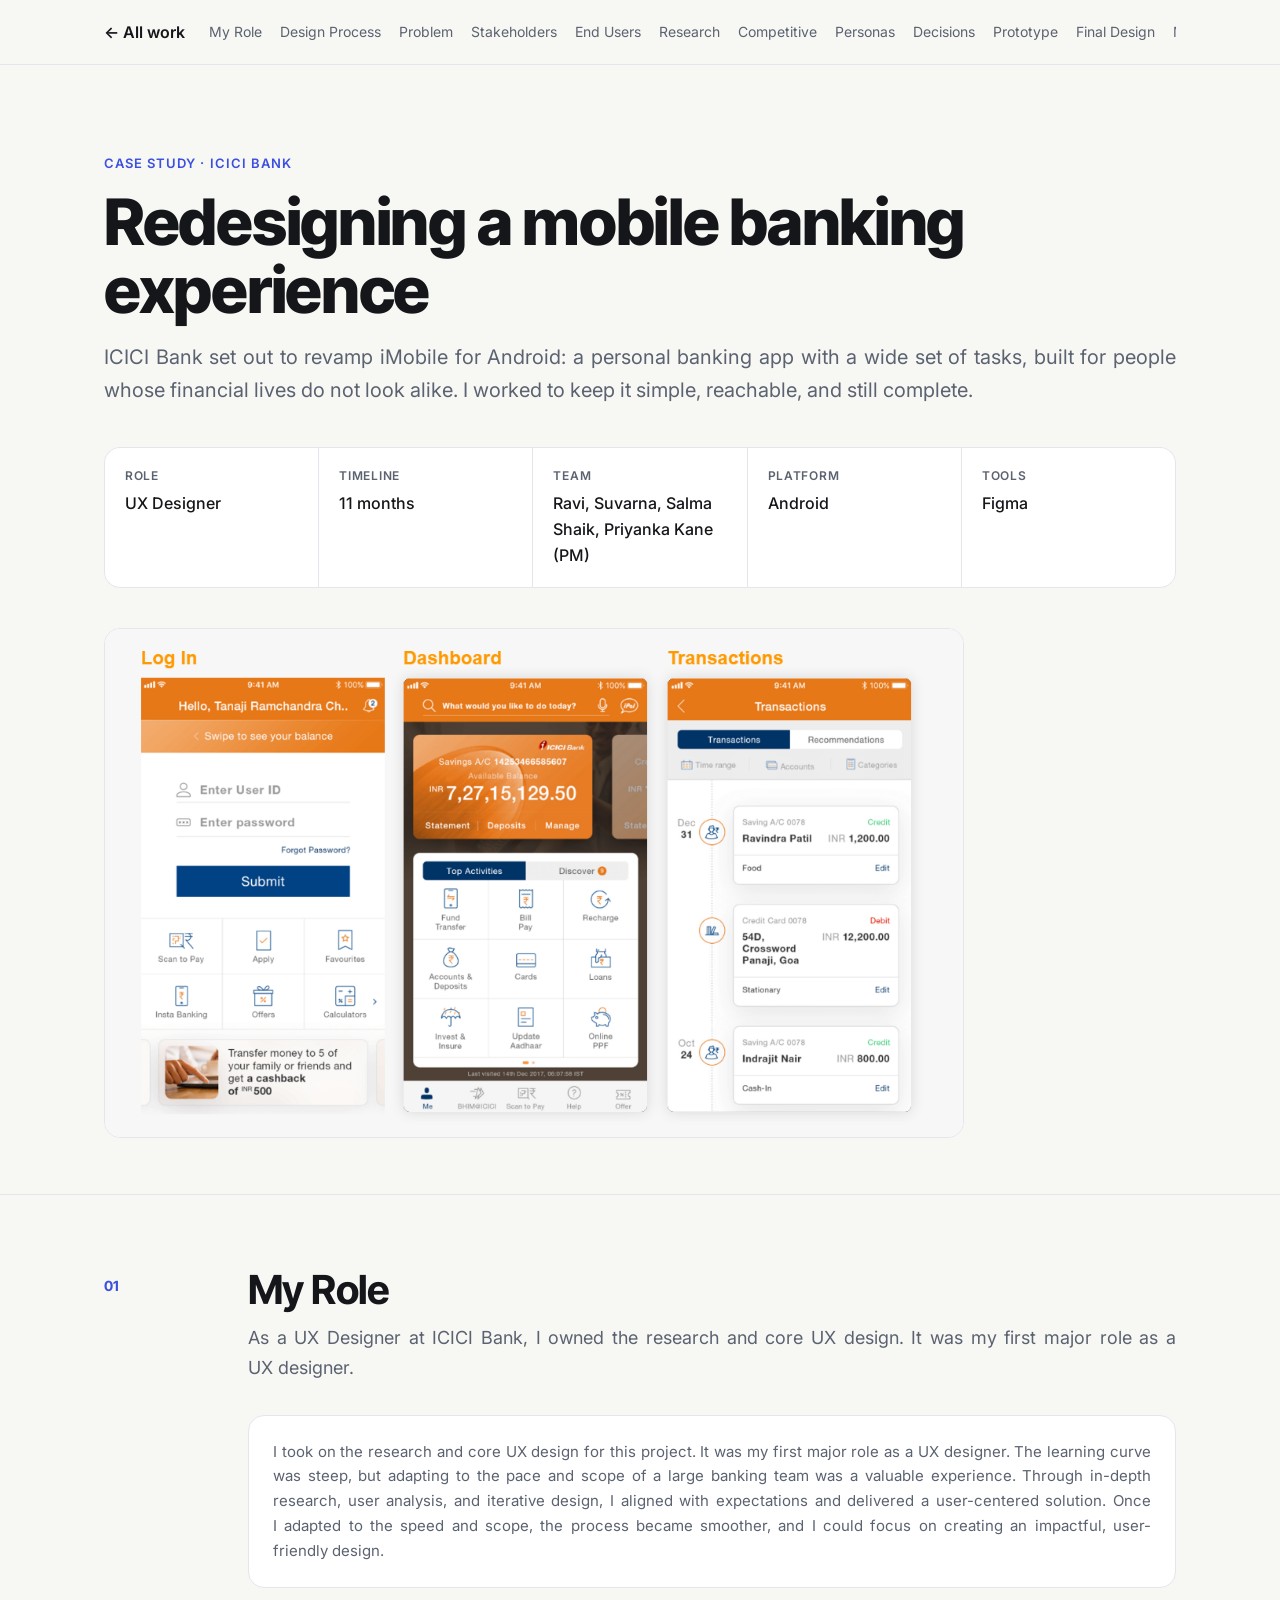
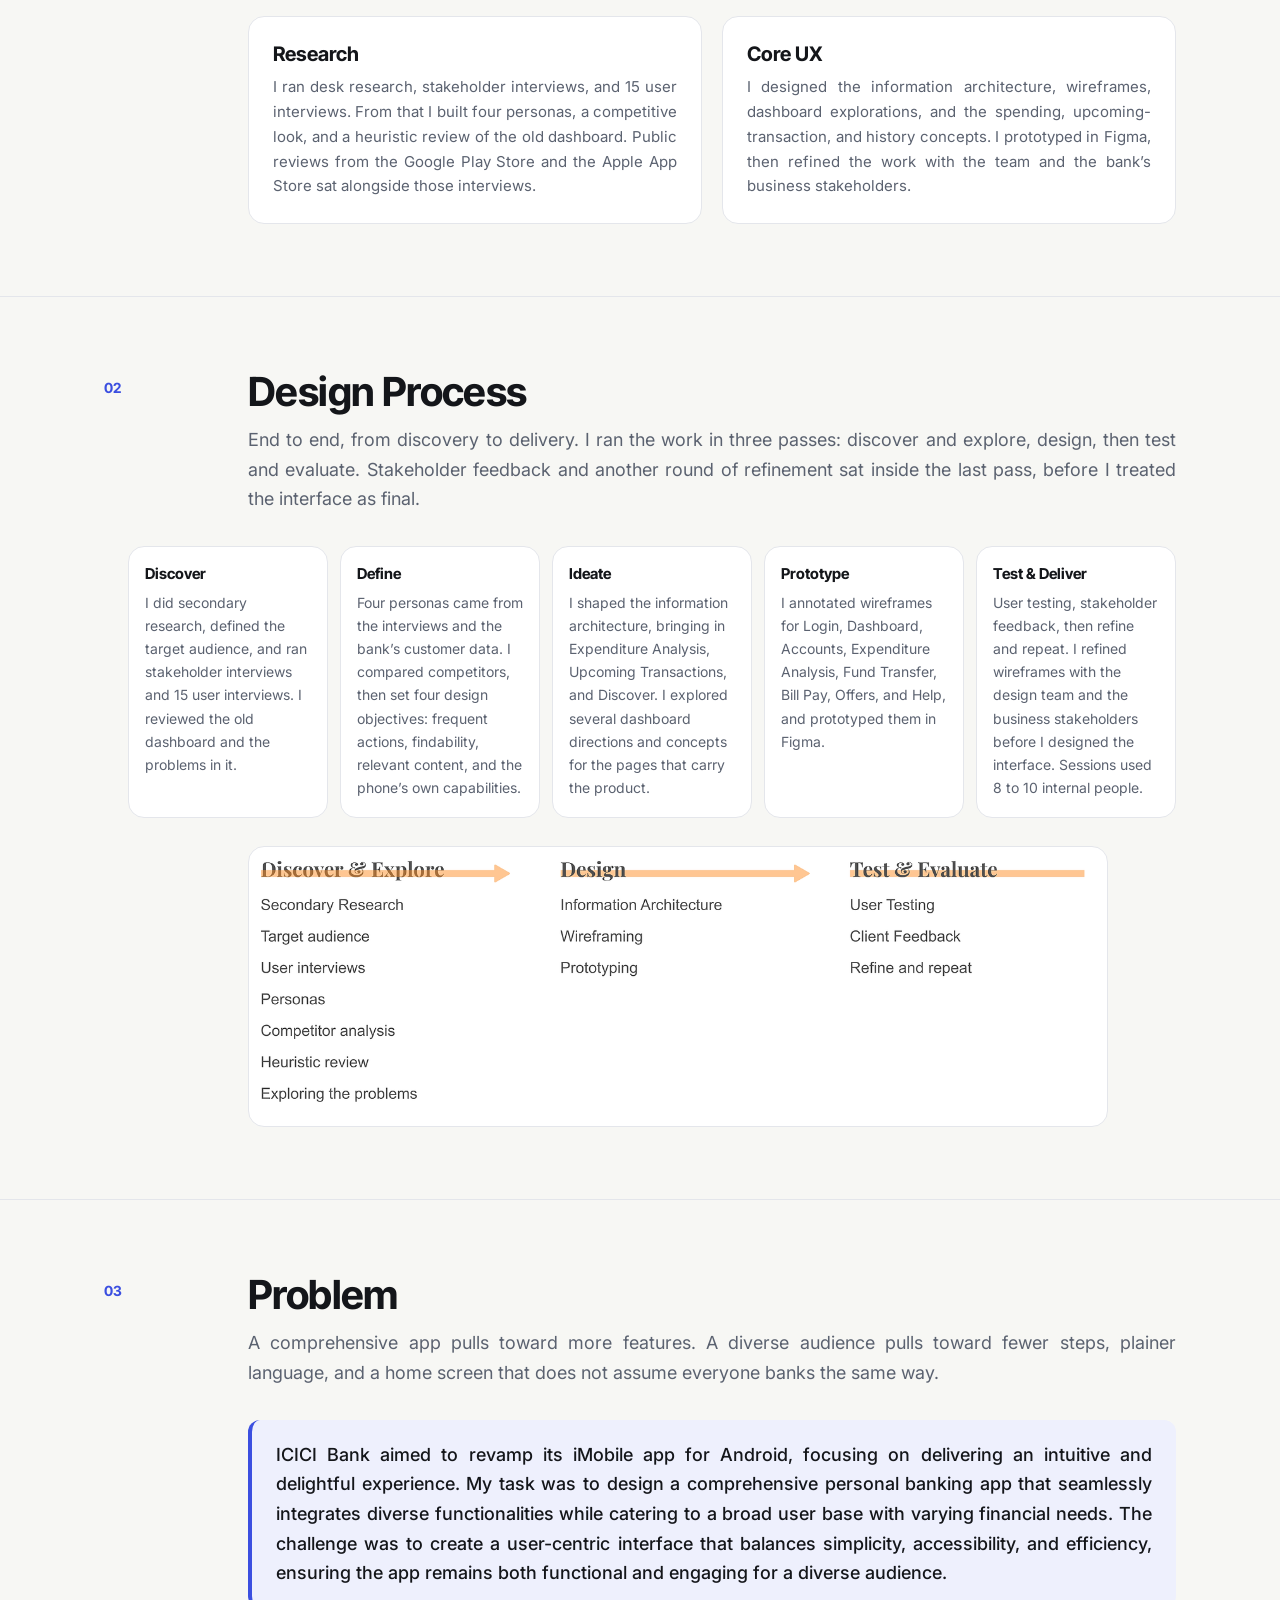
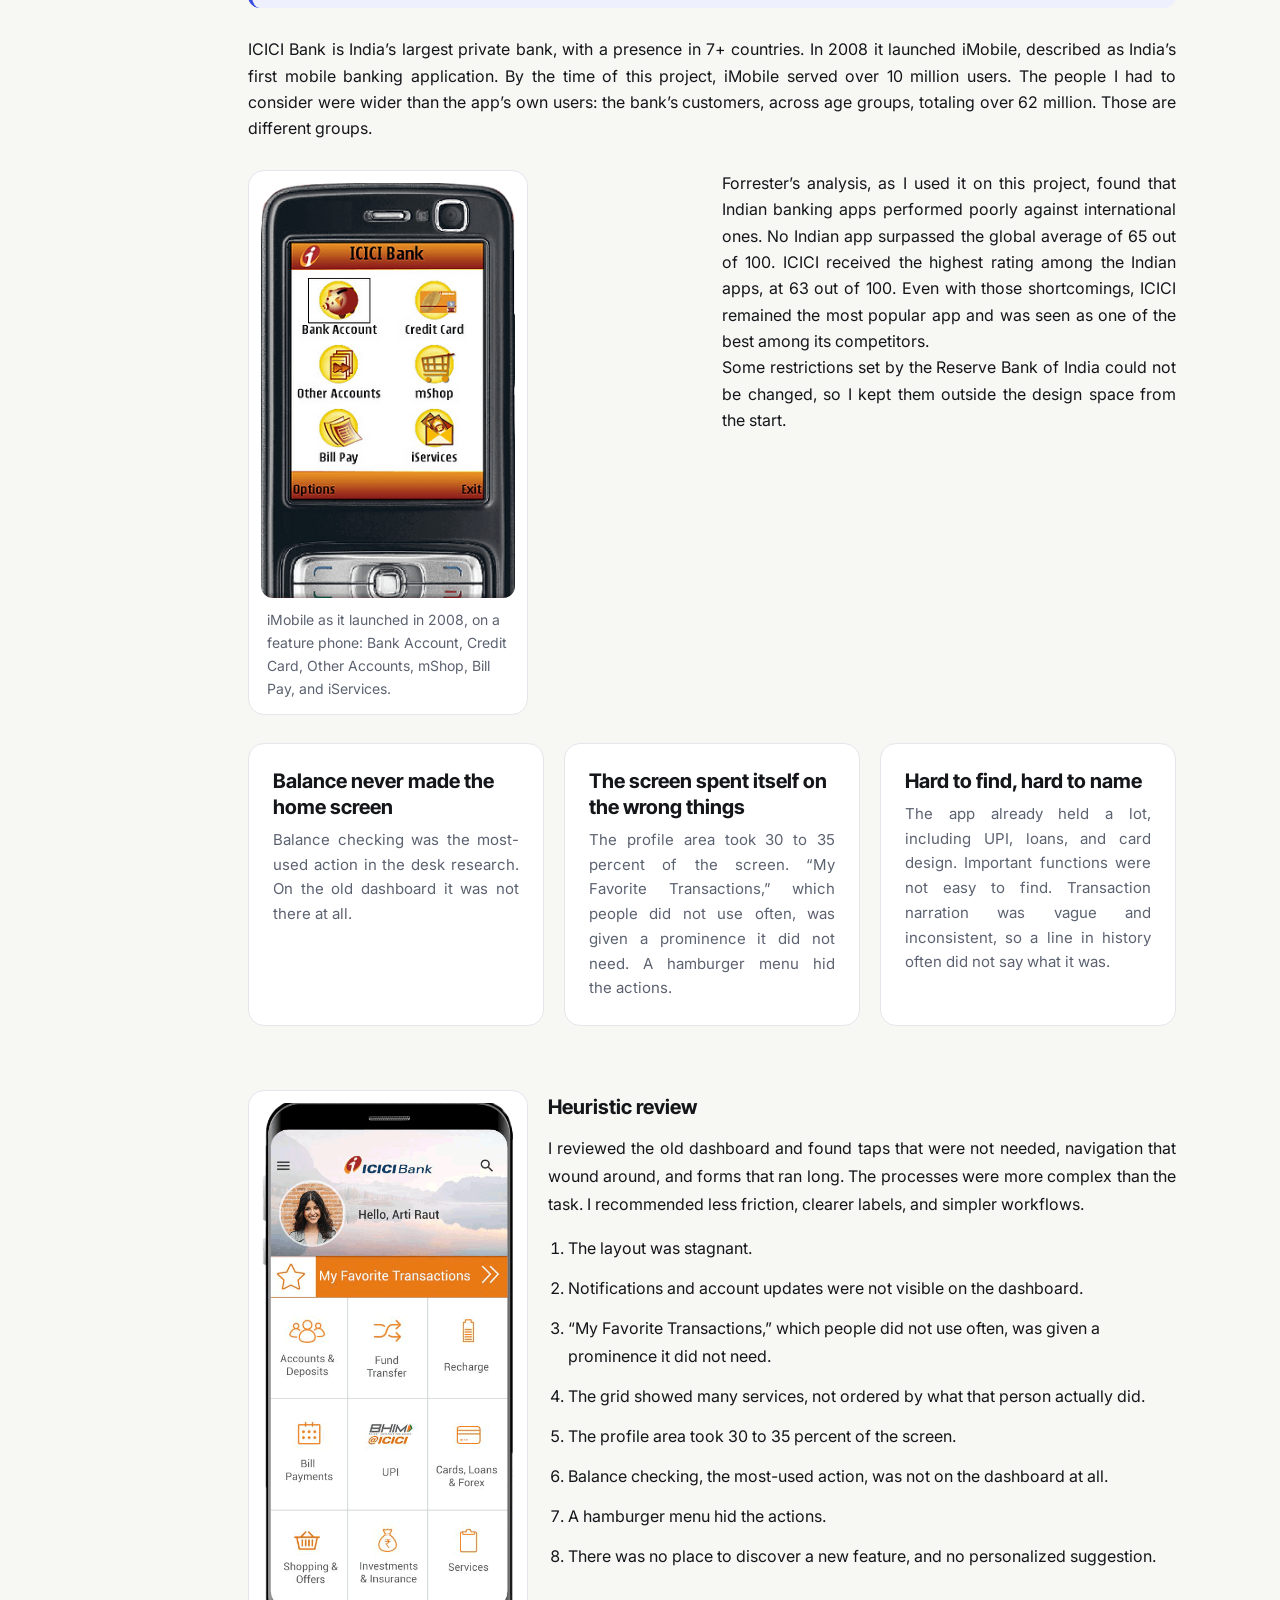
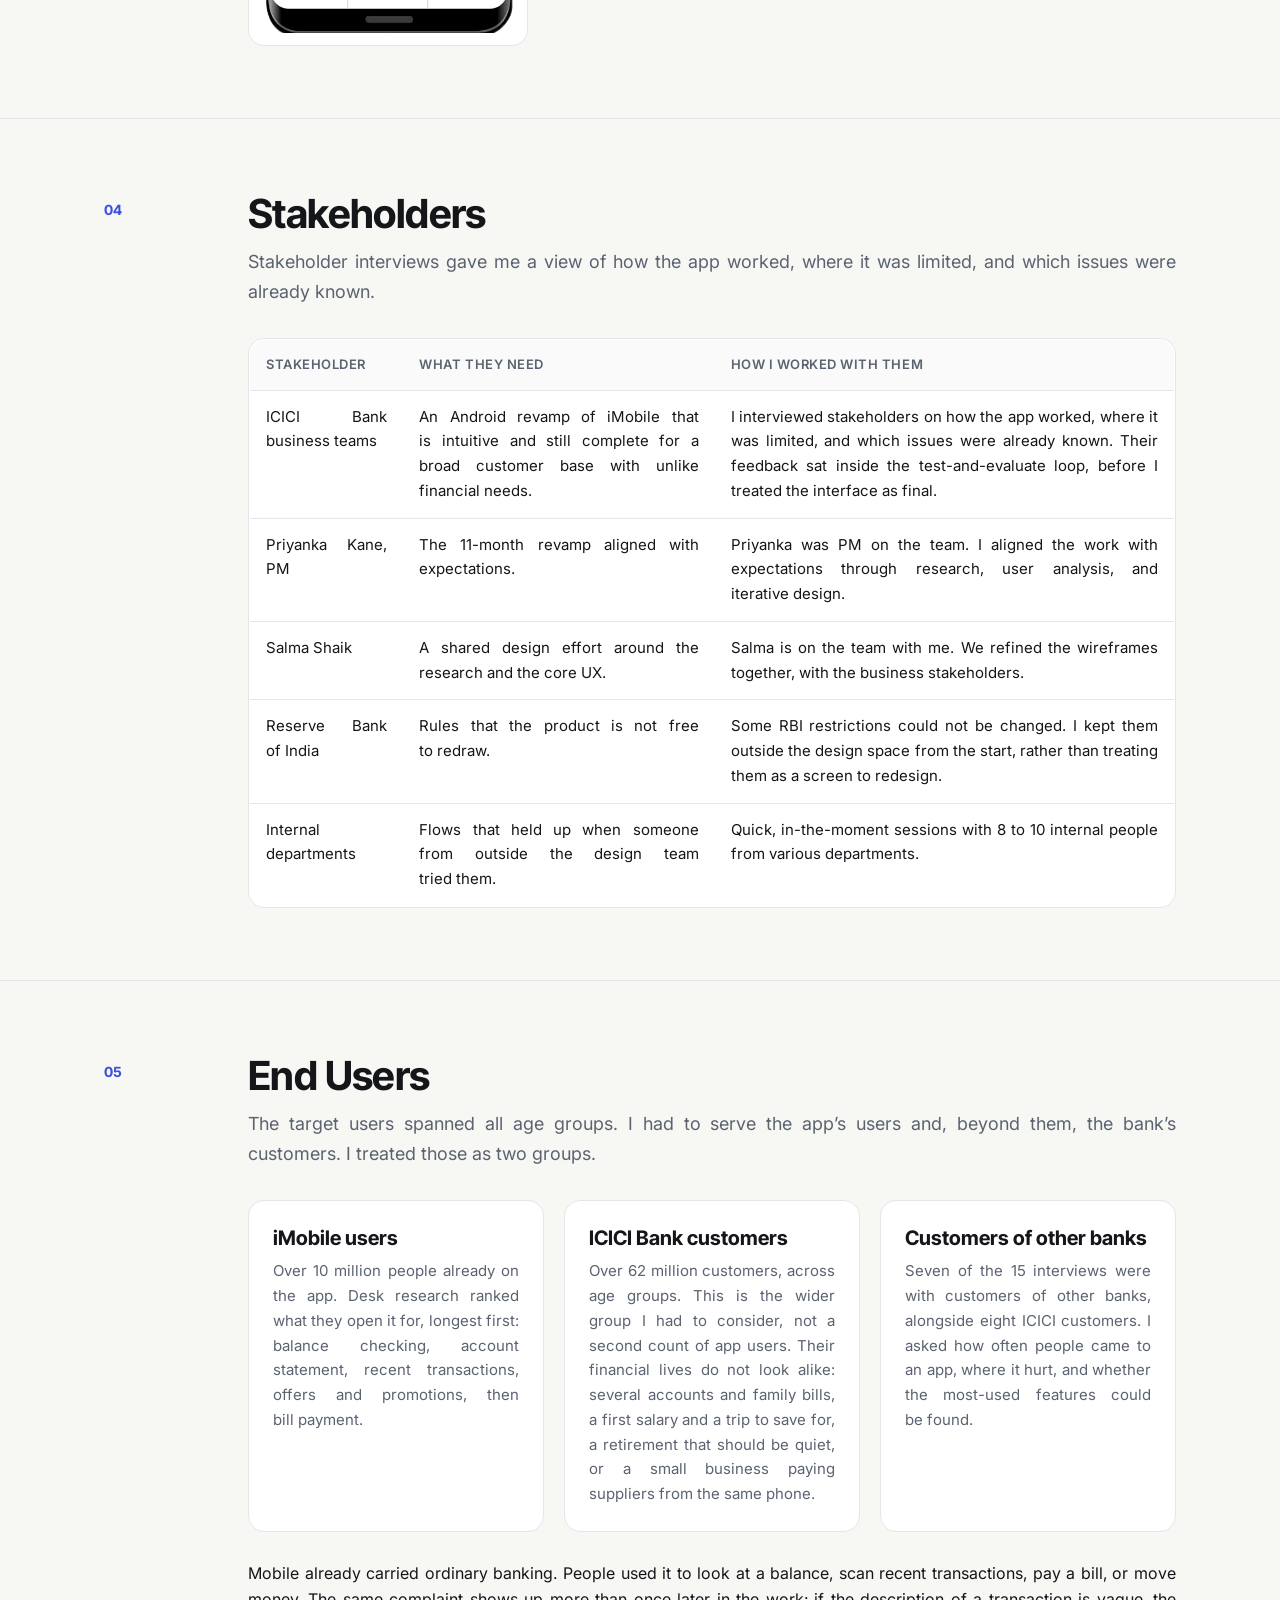
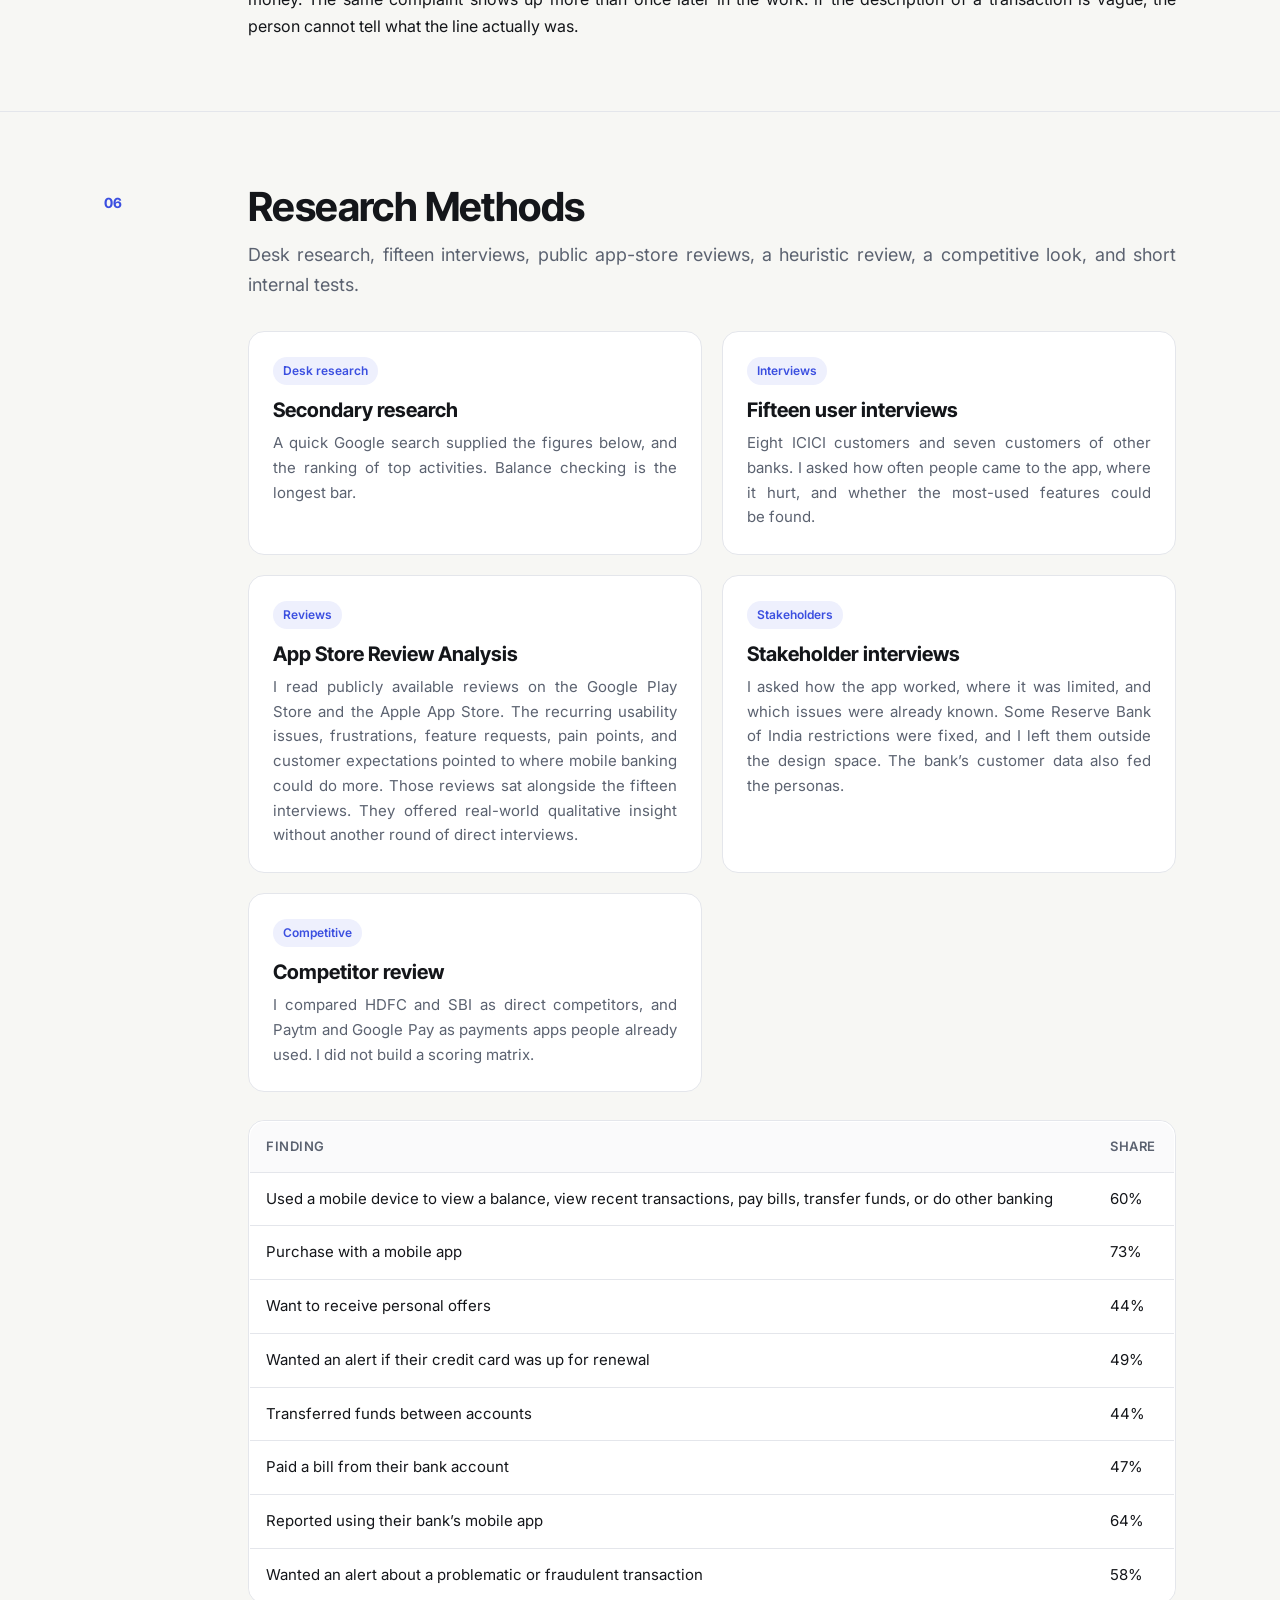
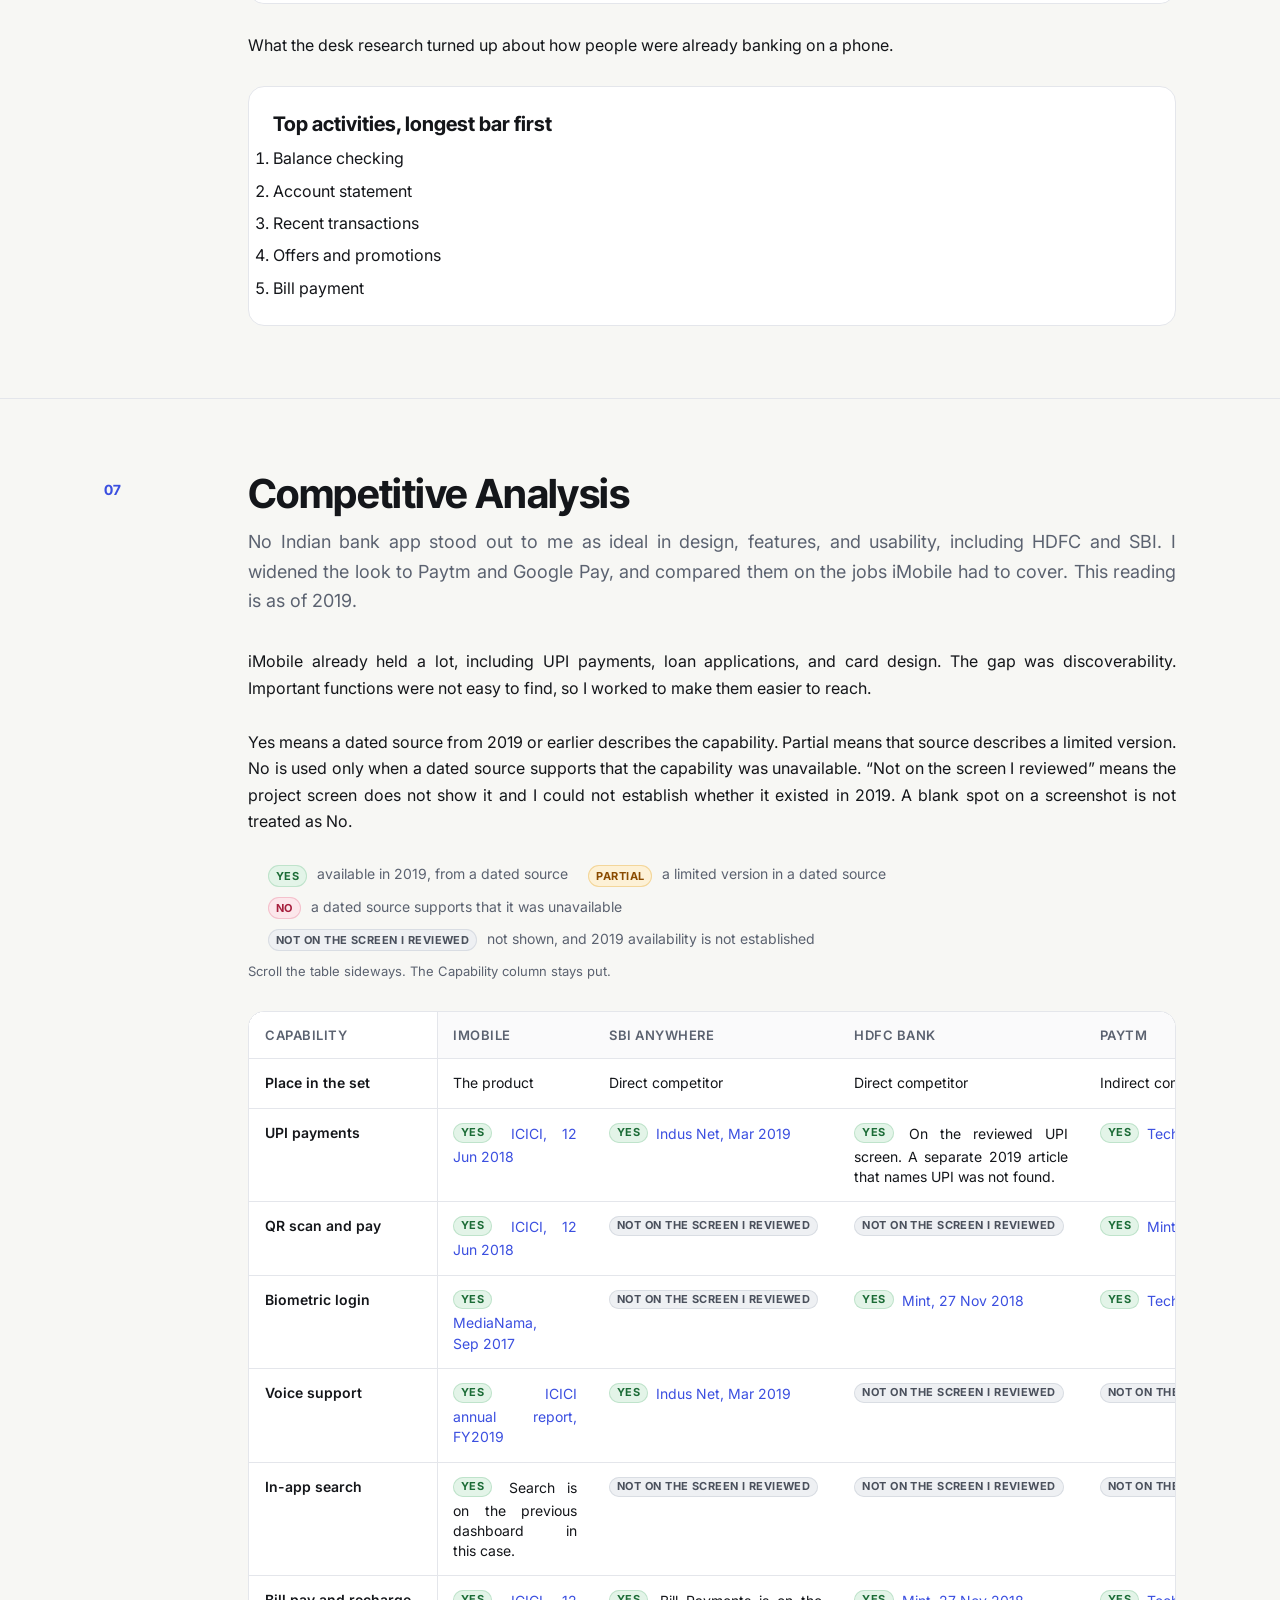
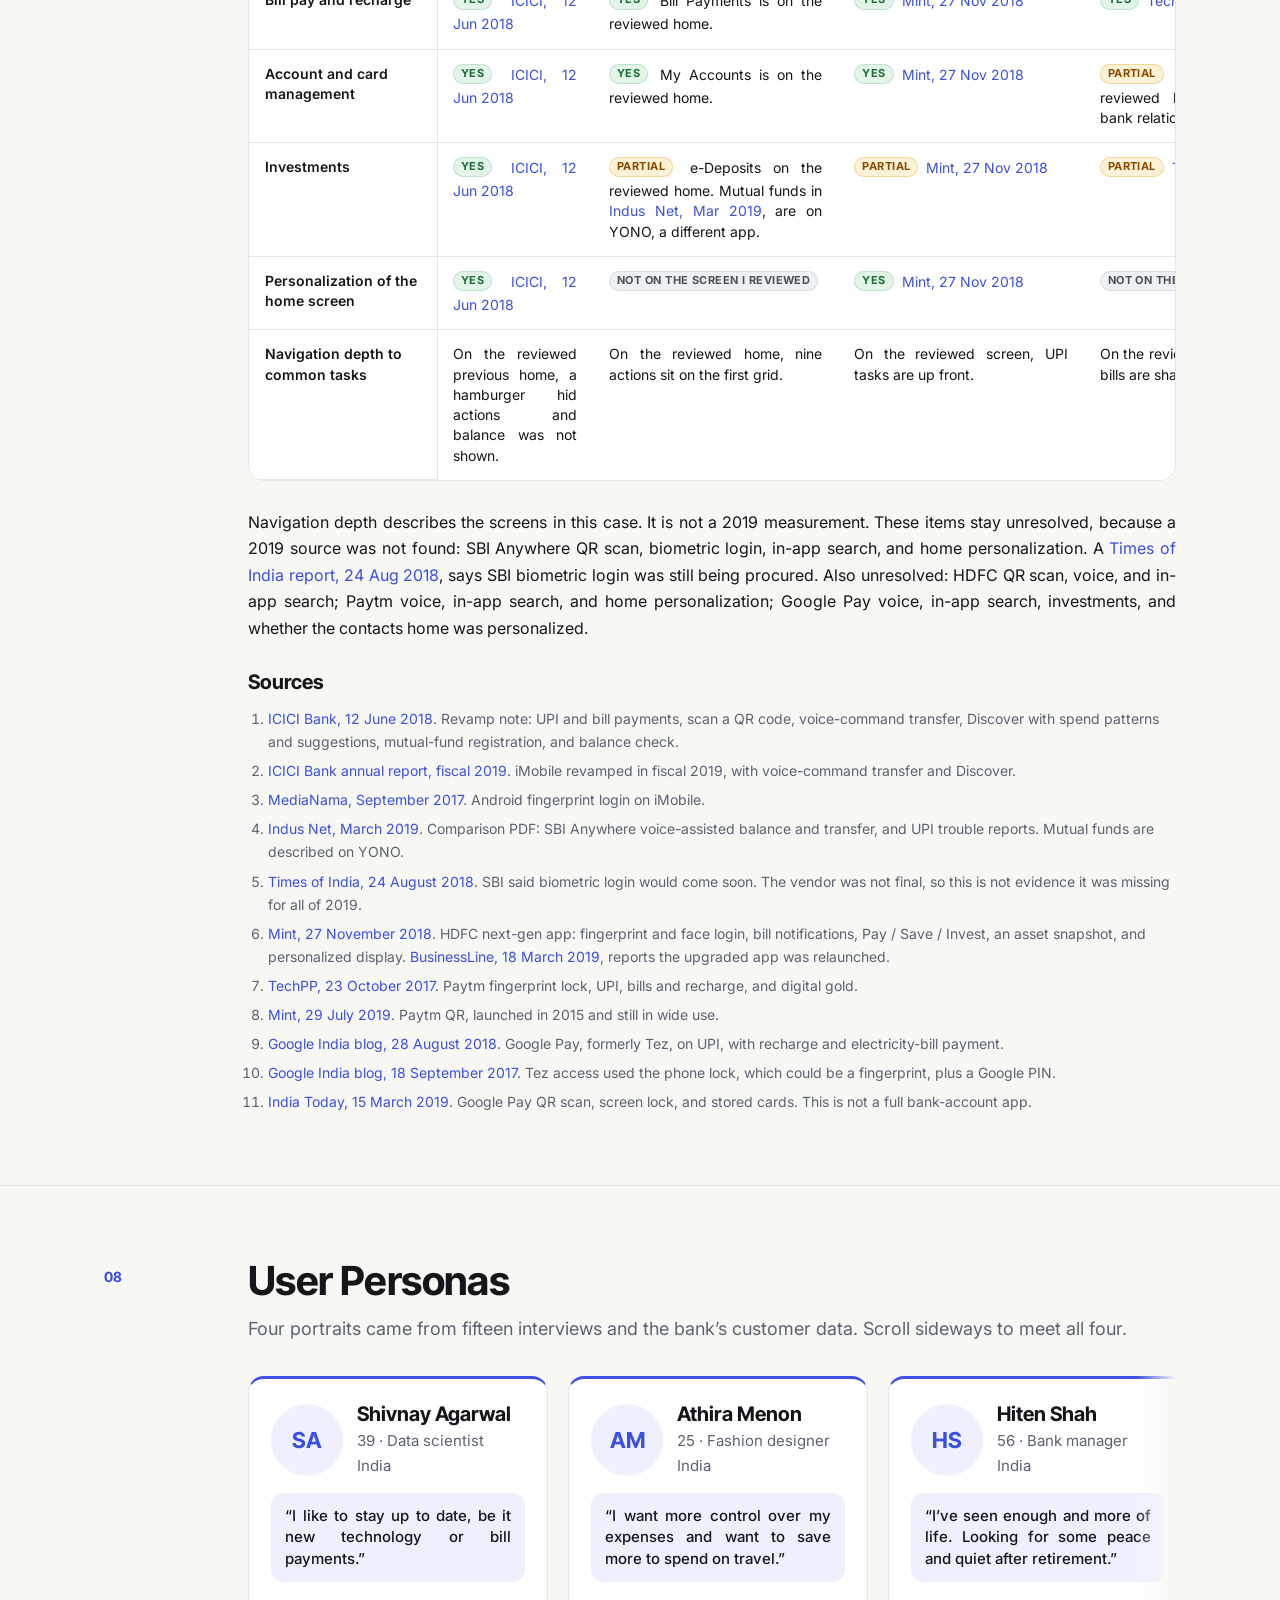
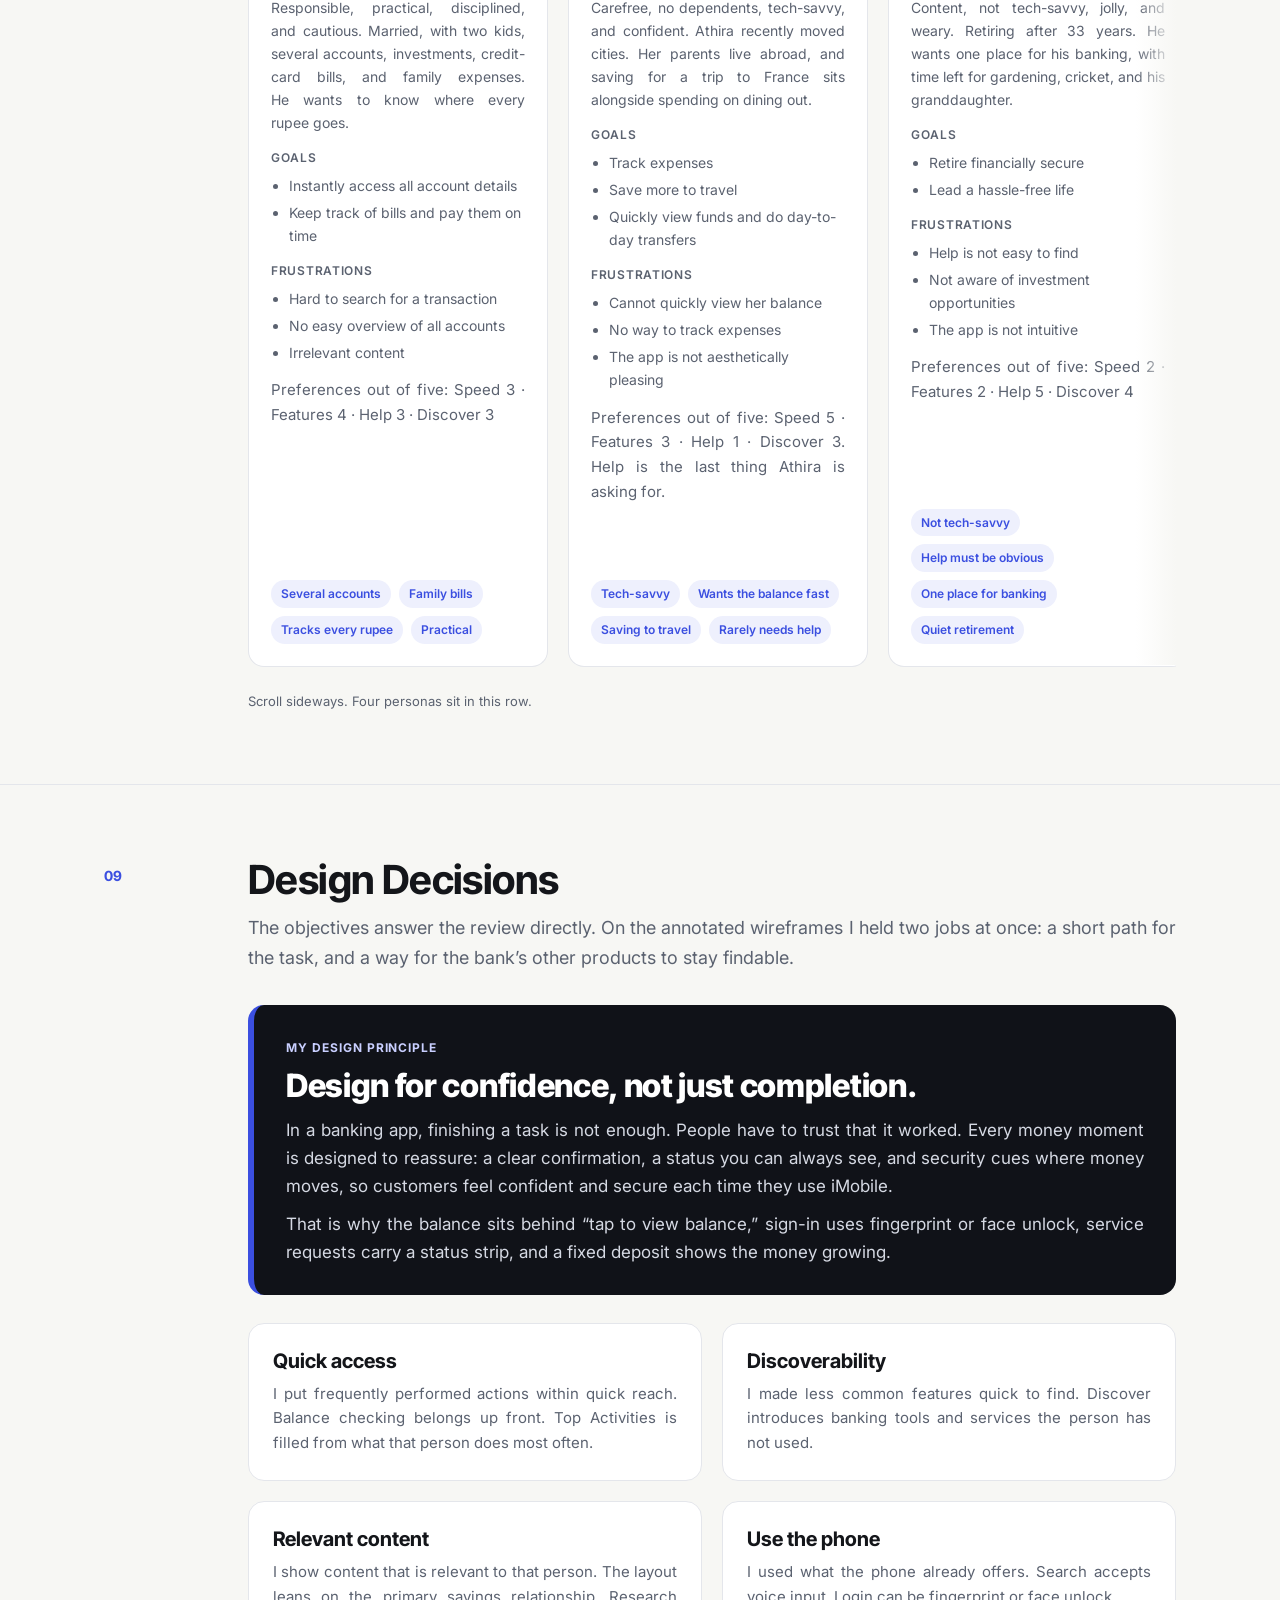
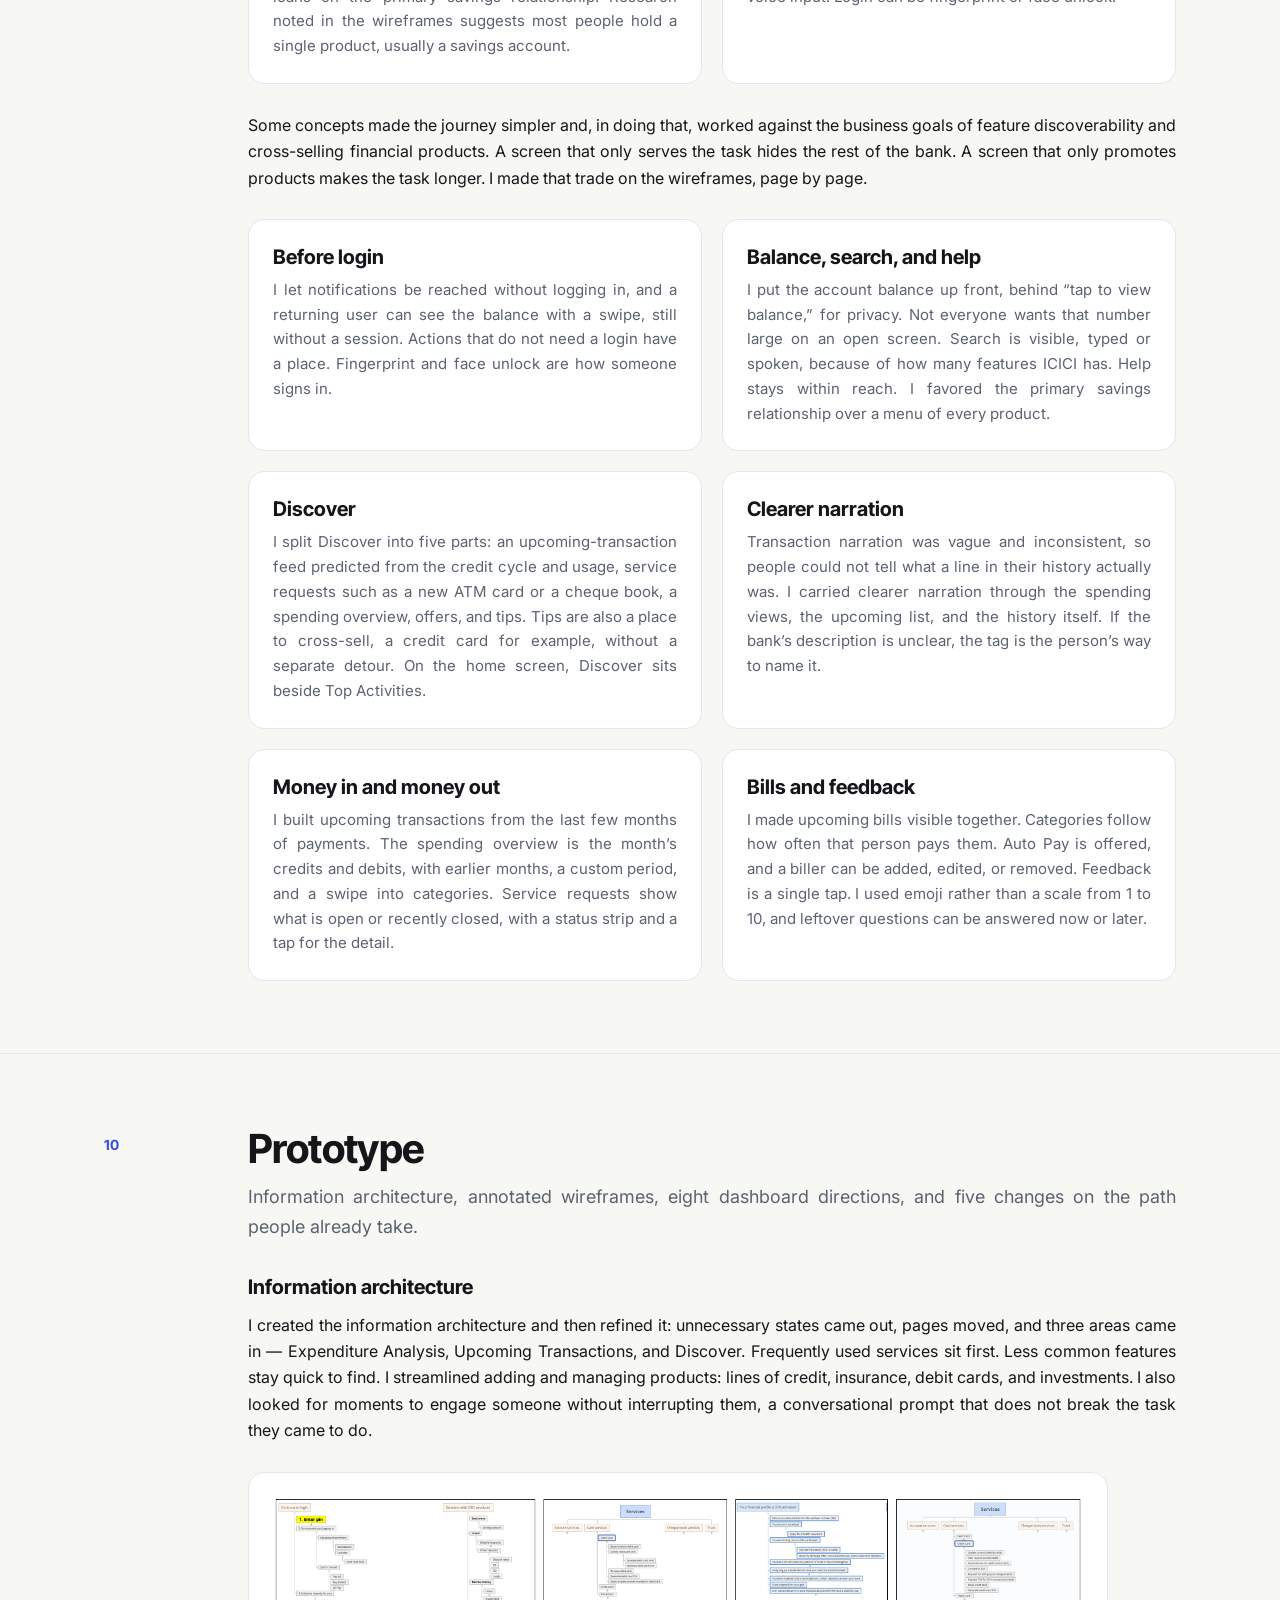
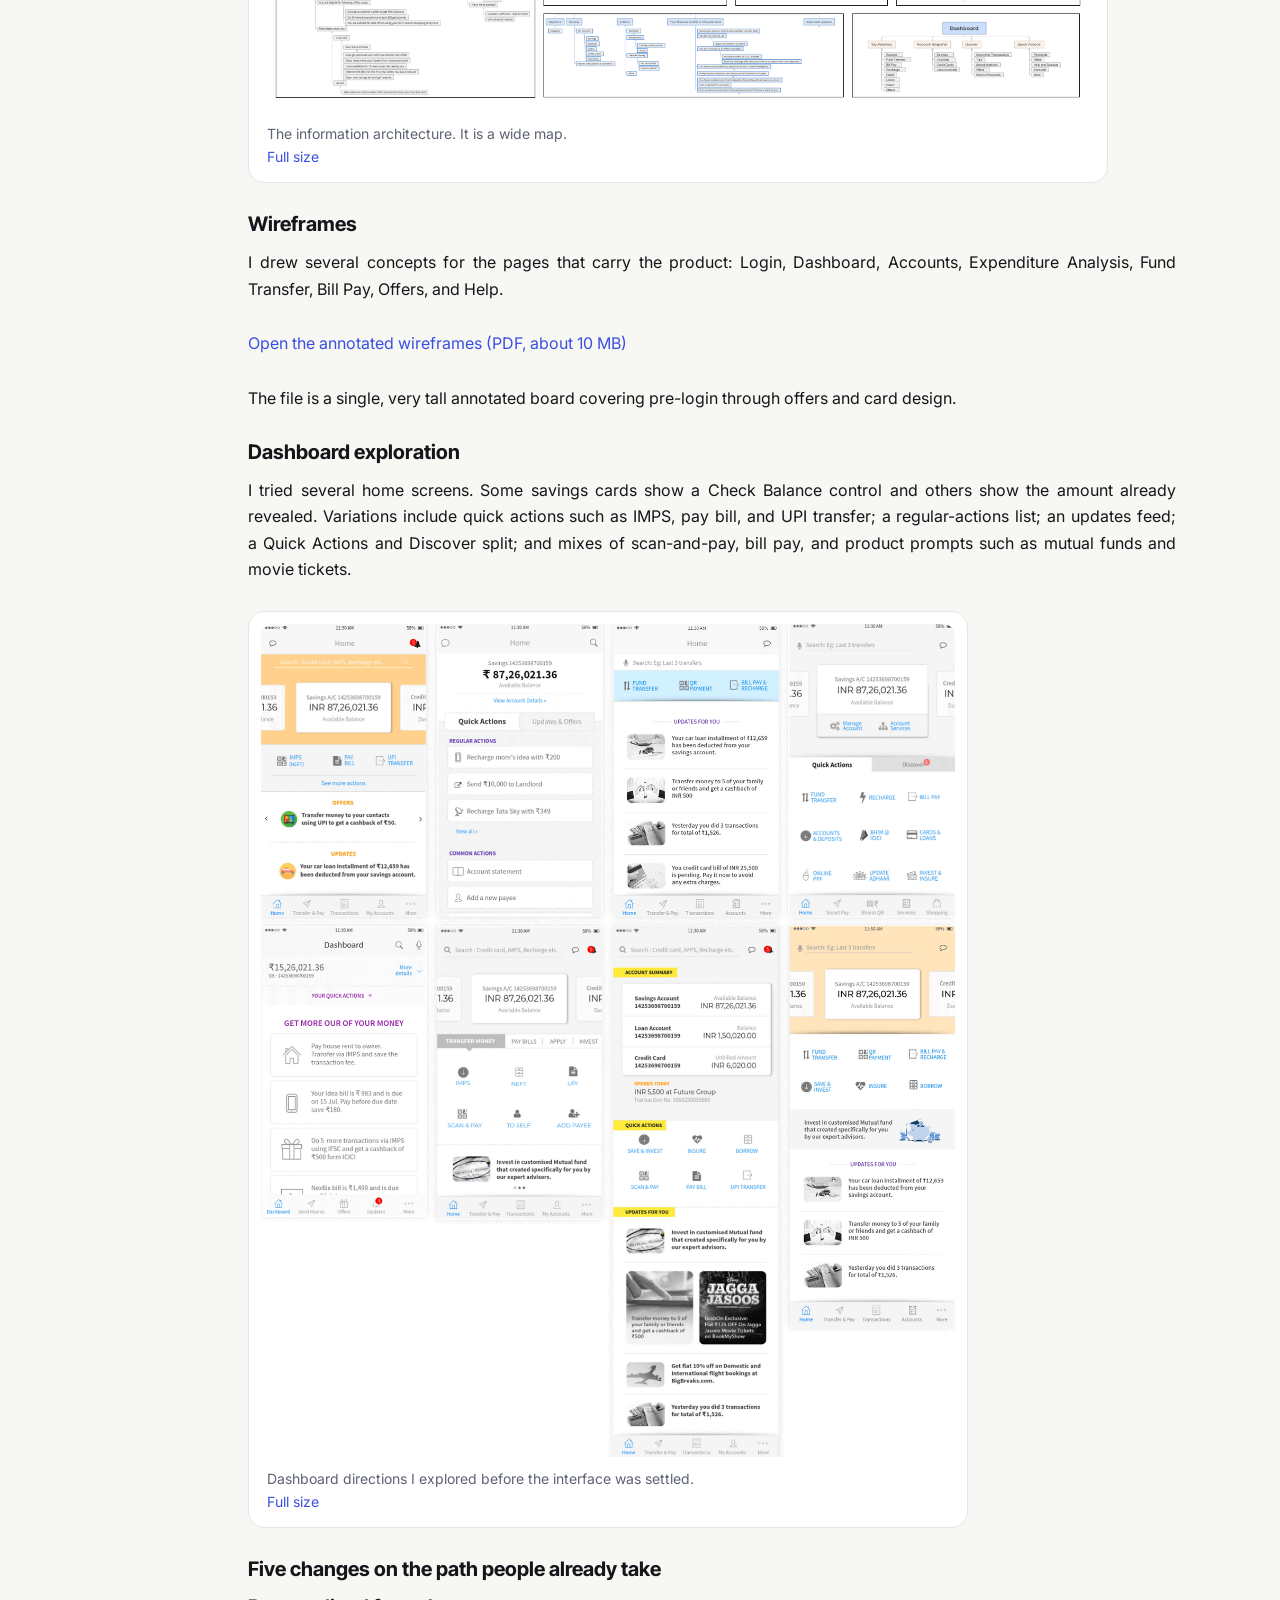
==== index.html @ 6be0e60a "Update the iMobile case study for Android, 2019 comparison, and four personas. Keep the existing lay" ====
<!doctype html>
<html lang="en">
<head>
<meta charset="utf-8"><meta name="viewport" content="width=device-width,initial-scale=1">
<link rel="icon" href="favicon.ico?v=rm1" sizes="16x16 32x32 48x48">
<link rel="icon" href="favicon.svg?v=rm1" type="image/svg+xml">
<link rel="icon" href="favicon-32.png?v=rm1" type="image/png" sizes="32x32">
<link rel="icon" href="favicon-16.png?v=rm1" type="image/png" sizes="16x16">
<link rel="apple-touch-icon" href="apple-touch-icon.png?v=rm1" sizes="180x180">
<title>iMobile — Case Study · Ravi Myneni</title>
<meta name="description" content="ICICI Bank set out to revamp iMobile for Android: a personal banking app with a wide set of tasks, built for people whose financial lives do not look alike.">
<meta name="author" content="Ravi Myneni">
<link rel="canonical" href="https://ravimyneni.github.io/imobile-case-study/">
<meta property="og:title" content="Redesigning a mobile banking experience — ICICI Bank iMobile">
<meta property="og:description" content="UX case study by Ravi Myneni. Research, interviews, and core UX design for the ICICI Bank iMobile Android revamp.">
<meta property="og:type" content="article">
<meta property="og:url" content="https://ravimyneni.github.io/imobile-case-study/">
<meta name="twitter:card" content="summary_large_image">
<meta property="og:image" content="https://ravimyneni.github.io/imobile-case-study/64-final-ui-hand-mockup.webp">
<link rel="stylesheet" href="case-study.css">
<link rel="stylesheet" href="https://ravimyneni.github.io/footer.css">
<style>
/* Page-scoped layout for this case study only. Palette, type, and the 14-section structure stay in case-study.css. */
.body p,
.body li,
.cs-section .head p,
.cs-hero .lede{max-width:none}
.body > * + *{margin-top:28px}
.body > h3 + *{margin-top:12px}
.body h3{margin-bottom:0}
.card h3,.decision-copy h3{margin-bottom:8px}
.grid,.process,.decision-shots,.persona-track,.metric-grid,.chips{gap:20px}
img{height:auto;object-fit:contain}
.cs-cover{max-width:860px}
.cs-cover img,.figure.wide img,.figure.phone img,.heuristic-shot img{width:100%;max-width:100%;height:auto;object-fit:contain}
.figure.wide{width:min(100%,860px);max-width:860px;justify-self:start}
.figure.board{width:min(100%,720px);max-width:720px}
.figure.phone{width:min(280px,100%);max-width:280px;justify-self:start}
.shot-row{display:flex;flex-wrap:wrap;gap:20px;align-items:flex-start}
.figure a{display:block}
.figure a:hover{text-decoration:none}
.table-scroll{overflow-x:auto;scrollbar-width:thin;scrollbar-color:var(--accent) var(--accent-soft)}
.table-scroll::-webkit-scrollbar{height:10px}
.table-scroll::-webkit-scrollbar-track{background:var(--accent-soft);border-radius:999px}
.table-scroll::-webkit-scrollbar-thumb{background:var(--accent);border-radius:999px}

.decision{display:grid;grid-template-columns:minmax(0,1fr) 280px;gap:20px;align-items:start}
.decision.pair{grid-template-columns:minmax(0,1fr)}
.decision-copy > * + *{margin-top:12px}
.decision-shots{display:flex;flex-direction:column;gap:20px}
.decision.pair .decision-shots{flex-direction:row;flex-wrap:wrap}
.phone-frame{width:280px;max-width:100%;margin:0}
.phone-frame img{width:100%;height:auto}
.heuristic-layout{display:grid;grid-template-columns:minmax(0,280px) minmax(0,1fr);gap:20px;align-items:start}
.heuristic-shot{width:min(100%,280px);max-width:280px;margin:0;justify-self:start;align-self:start}
.heuristic-copy p,
.heuristic-copy li{line-height:1.75}
.heuristic-copy h3{margin-bottom:14px}
.heuristic-copy ol{margin:16px 0 0;padding-left:20px}
.heuristic-copy li+li{margin-top:12px}

.persona-wrap{position:relative}
.persona-wrap::after{content:"";position:absolute;top:0;right:0;bottom:16px;width:40px;background:linear-gradient(to right,transparent,var(--bg));pointer-events:none}
.persona-scroller{container-type:inline-size;overflow-x:auto;scroll-snap-type:x mandatory;scroll-padding-inline:2px;padding-bottom:14px;scrollbar-width:thin;scrollbar-color:var(--accent) var(--accent-soft);-webkit-overflow-scrolling:touch}
.persona-scroller::-webkit-scrollbar{height:10px}
.persona-scroller::-webkit-scrollbar-track{background:var(--accent-soft);border-radius:999px}
.persona-scroller::-webkit-scrollbar-thumb{background:var(--accent);border-radius:999px}
.persona-track{display:flex;gap:20px;width:max-content;align-items:stretch}
.persona-card{scroll-snap-align:start;flex:0 0 300px;width:300px;display:flex;flex-direction:column;gap:14px;border-top:3px solid var(--accent);padding:22px}
@container (max-width:700px){
  .persona-card{flex-basis:calc(100cqi - 64px);width:calc(100cqi - 64px)}
}
.persona-top{display:flex;align-items:center;gap:14px}
.persona-card .avatar{width:72px;height:72px;border-radius:50%;background:var(--accent-soft);display:grid;place-items:center;font:700 22px var(--font-head);color:var(--accent);flex:none}
.persona-card h3{margin:0}
.persona-meta{margin:2px 0 0;font-size:13px;color:var(--muted)}
.persona-card blockquote{margin:0;padding:12px 14px;background:var(--accent-soft);border-radius:12px;color:var(--ink);font-size:15px;font-weight:500;line-height:1.45}
.persona-card .bio{margin:0;font-size:14px}
.persona-label{font-size:12px;font-weight:600;letter-spacing:.06em;text-transform:uppercase;color:var(--muted)}
.persona-card ul{margin:6px 0 0;padding-left:18px}
.persona-card li{font-size:14px;color:var(--muted)}
.persona-card li+li{margin-top:4px}
.persona-prefs{margin:0;font-size:13px;color:var(--muted)}
.chips{display:flex;flex-wrap:wrap;gap:8px;margin-top:auto}
.chips span{font-size:12px;font-weight:600;color:var(--accent);background:var(--accent-soft);padding:4px 10px;border-radius:999px}
.scroll-hint{margin:10px 0 0;font-size:13px;color:var(--muted)}

table.cmp{min-width:1080px;font-size:14px;line-height:1.45}
table.cmp th,table.cmp td{min-width:156px}
table.cmp th:first-child,table.cmp td:first-child,table.cmp tbody th{min-width:188px;position:sticky;left:0;z-index:1;background:var(--surface)}
table.cmp thead th{background:#FAFAFB}
table.cmp thead th:first-child{z-index:2}
.yn{display:inline-block;font-size:11px;font-weight:700;letter-spacing:.04em;text-transform:uppercase;padding:2px 8px;border-radius:999px;margin:0 4px 4px 0;background:#E3F4E8;color:#1B6B36;box-shadow:inset 0 0 0 1px #BFE3CB;vertical-align:middle;white-space:nowrap}
.yn.partial{background:#FDF1D6;color:#8A4B00;box-shadow:inset 0 0 0 1px #F3D69A}
.yn.no{background:#FCE7EB;color:#A61E3C;box-shadow:inset 0 0 0 1px #F4C1CC}
.yn.na{background:#EEF0F3;color:#4A505C;box-shadow:inset 0 0 0 1px #D9DDE3}
.yn-legend{display:flex;flex-wrap:wrap;gap:8px 20px;list-style:none;padding:0;margin-left:0;font-size:14px;color:var(--muted)}
.yn-legend li{margin:0!important}
.yn-legend .yn{margin:0 6px 0 0}
.table-scroll{position:relative;max-width:100%;border:1px solid var(--line);border-radius:var(--radius);background:var(--surface)}
table.cmp{border:0;border-radius:0;overflow:visible;border-collapse:separate;border-spacing:0}
table.cmp th:first-child,table.cmp td:first-child,table.cmp tbody th{box-shadow:1px 0 0 var(--line)}
table.cmp tbody th{text-transform:none;letter-spacing:0;font-size:14px;color:var(--ink);background:var(--surface)}
.principle{position:relative;background:var(--dark);color:var(--dark-ink);border-radius:var(--radius);padding:28px 32px;border-left:6px solid var(--accent)}
.principle .tag{display:inline-block;font-size:12px;font-weight:700;letter-spacing:.08em;text-transform:uppercase;color:#C9CFFF;margin-bottom:10px}
.principle h3{font:800 clamp(24px,3vw,32px)/1.15 var(--font-head);letter-spacing:-.01em;color:#fff;margin:0 0 12px}
.principle p{color:#D5D9E3;font-size:17px;line-height:1.65}
.principle p + p{margin-top:10px}

.metric-grid{display:grid;grid-template-columns:repeat(12,1fr);gap:20px}
.metric-grid .metric:nth-child(-n+4){grid-column:span 3}
.metric-grid .metric:nth-child(n+5){grid-column:span 4}

@media (max-width:900px){
  .decision{grid-template-columns:minmax(0,1fr)}
  .heuristic-layout{grid-template-columns:minmax(0,1fr)}
  .metric-grid{grid-template-columns:1fr 1fr}
  .metric-grid .metric:nth-child(-n+4),
  .metric-grid .metric:nth-child(n+5){grid-column:auto}
}
@media (max-width:560px){
  .metric-grid{grid-template-columns:1fr}
  .phone-frame{width:min(280px,100%)}
}
.cs-hero .lede,
.cs-section .head p,
.body p,
.card p,
.callout,
.principle p,
.persona-card .bio,
.persona-card blockquote,
td{
  text-align:justify;
  hyphens:auto;
  text-wrap:pretty;
  overflow-wrap:break-word;
}
h1,h2,h3,.cs-nav,.cs-nav a,.eyebrow,.tag,dt,th,.yn,.persona-label,.step b,.metric .v,.metric .n,.chips span{
  text-align:start;
  hyphens:manual;
}
@media (max-width:380px){
  .cs-hero .lede,
  .cs-section .head p,
  .body p,
  .card p,
  .callout,
  .principle p,
  .persona-card .bio,
  .persona-card blockquote,
  td{text-align:start;hyphens:manual}
}
#design .process{
  display:grid;
  grid-template-columns:repeat(5,minmax(0,1fr));
  gap:12px;
  width:calc(100% + 120px);
  margin-left:-120px;
}
#design .process .step{
  padding:18px 16px;
  min-width:0;
  display:flex;
  flex-direction:column;
  align-items:flex-start;
  text-align:start;
}
#design .process .step b{white-space:nowrap;font-size:15px;line-height:1.2;margin-bottom:8px}
#design .process .step span{text-align:start}
.heuristic-layout{margin-top:64px}
.heuristic-copy h3{margin-top:4px}
.sources{font-size:14px;color:var(--muted);padding-left:20px}
.sources li+li{margin-top:6px}
.sources a{overflow-wrap:anywhere}
@media (max-width:900px){
  #design .process{
    width:100%;
    margin-left:0;
    grid-template-columns:repeat(5,minmax(0,1fr));
    overflow:visible;
    gap:10px;
  }
  #design .process .step{padding:16px 8px}
  #design .process .step b{font-size:14px}
}
@media (max-width:640px){
  #design .process{
    grid-template-columns:repeat(5,minmax(156px,1fr));
    overflow-x:auto;
    padding-bottom:8px;
    scroll-snap-type:x proximity;
    gap:12px;
  }
  #design .process .step{scroll-snap-align:start;padding:16px 12px}
  #design .process .step b{font-size:15px}
}
</style>
</head>
<body id="top">
<a class="cs-skip" href="#main" style="position:absolute;left:12px;top:-60px;z-index:100;background:#1f4fd8;color:#fff;padding:10px 14px;border-radius:6px" onfocus="this.style.top='12px'" onblur="this.style.top='-60px'">Skip to content</a>
<nav class="cs-nav"><div class="wrap">
  <a class="back" href="https://ravimyneni.github.io/">← All work</a>
  <div class="links">
    <a href="#role">My Role</a><a href="#design">Design Process</a><a href="#problem">Problem</a><a href="#stakeholders">Stakeholders</a><a href="#users">End Users</a><a href="#research">Research</a><a href="#competitive">Competitive</a><a href="#personas">Personas</a><a href="#decisions">Decisions</a><a href="#prototype">Prototype</a><a href="#final">Final Design</a><a href="#metrics">Metrics</a></div>
</div></nav>

<header class="cs-hero"><div class="wrap">
  <div class="eyebrow">Case Study · ICICI Bank</div>
  <h1>Redesigning a mobile banking experience</h1>
  <p class="lede">ICICI Bank set out to revamp iMobile for Android: a personal banking app with a wide set of tasks, built for people whose financial lives do not look alike. I worked to keep it simple, reachable, and still complete.</p>
  <dl class="meta">
    <div><dt>Role</dt><dd>UX Designer</dd></div>
    <div><dt>Timeline</dt><dd>11 months</dd></div>
    <div><dt>Team</dt><dd>Ravi, Suvarna, Salma Shaik, Priyanka Kane (PM)</dd></div>
    <div><dt>Platform</dt><dd>Android</dd></div>
    <div><dt>Tools</dt><dd>Figma</dd></div>
  </dl>
  <figure class="cs-cover"><img src="61-final-ui-after-1.png" width="1092" height="647" alt="Three final screens labeled Log In, Dashboard, and Transactions. Log In greets Tanaji Ramchandra Ch., offers Swipe to see your balance, and has fields for user ID and password, plus Scan to Pay, Apply, Favourites, Insta Banking, Offers, and Calculators. Dashboard shows the savings balance and Top Activities. Transactions lists dated, tagged rows with Edit."></figure>
</div></header>

<main id="main">
<section class="cs-section" id="role"><div class="wrap">
  <div class="head"><div class="num">01</div><div><h2>My Role</h2><p>As a UX Designer at ICICI Bank, I owned the research and core UX design. It was my first major role as a UX designer.</p></div></div>
  <div class="body">
    <div class="card"><p>I took on the research and core UX design for this project. It was my first major role as a UX designer. The learning curve was steep, but adapting to the pace and scope of a large banking team was a valuable experience. Through in-depth research, user analysis, and iterative design, I aligned with expectations and delivered a user-centered solution. Once I adapted to the speed and scope, the process became smoother, and I could focus on creating an impactful, user-friendly design.</p></div>
    <div class="grid g2">
      <div class="card"><h3>Research</h3><p>I ran desk research, stakeholder interviews, and 15 user interviews. From that I built four personas, a competitive look, and a heuristic review of the old dashboard. Public reviews from the Google Play Store and the Apple App Store sat alongside those interviews.</p></div>
      <div class="card"><h3>Core UX</h3><p>I designed the information architecture, wireframes, dashboard explorations, and the spending, upcoming-transaction, and history concepts. I prototyped in Figma, then refined the work with the team and the bank’s business stakeholders.</p></div>
    </div>
  </div>
</div></section>

<section class="cs-section" id="design"><div class="wrap">
  <div class="head"><div class="num">02</div><div><h2>Design Process</h2><p>End to end, from discovery to delivery. I ran the work in three passes: discover and explore, design, then test and evaluate. Stakeholder feedback and another round of refinement sat inside the last pass, before I treated the interface as final.</p></div></div>
  <div class="body">
    <div class="process">
      <div class="step"><b>Discover</b><span>I did secondary research, defined the target audience, and ran stakeholder interviews and 15 user interviews. I reviewed the old dashboard and the problems in it.</span></div>
      <div class="step"><b>Define</b><span>Four personas came from the interviews and the bank’s customer data. I compared competitors, then set four design objectives: frequent actions, findability, relevant content, and the phone’s own capabilities.</span></div>
      <div class="step"><b>Ideate</b><span>I shaped the information architecture, bringing in Expenditure Analysis, Upcoming Transactions, and Discover. I explored several dashboard directions and concepts for the pages that carry the product.</span></div>
      <div class="step"><b>Prototype</b><span>I annotated wireframes for Login, Dashboard, Accounts, Expenditure Analysis, Fund Transfer, Bill Pay, Offers, and Help, and prototyped them in Figma.</span></div>
      <div class="step"><b>Test &amp; Deliver</b><span>User testing, stakeholder feedback, then refine and repeat. I refined wireframes with the design team and the business stakeholders before I designed the interface. Sessions used 8 to 10 internal people.</span></div>
    </div>
    <figure class="figure wide">
      <img loading="lazy" src="12-process-discover-design-test.webp" width="1319" height="404" alt="Three-column process diagram. Discover and Explore lists Secondary Research, Target audience, User interviews, Personas, Competitor analysis, Heuristic review, and Exploring the problems. Design lists Information Architecture, Wireframing, and Prototyping. Test and Evaluate lists User Testing, Client Feedback, and Refine and repeat. Arrows connect the three headings.">
    </figure>
  </div>
</div></section>

<section class="cs-section" id="problem"><div class="wrap">
  <div class="head"><div class="num">03</div><div><h2>Problem</h2><p>A comprehensive app pulls toward more features. A diverse audience pulls toward fewer steps, plainer language, and a home screen that does not assume everyone banks the same way.</p></div></div>
  <div class="body">
    <p class="callout">ICICI Bank aimed to revamp its iMobile app for Android, focusing on delivering an intuitive and delightful experience. My task was to design a comprehensive personal banking app that seamlessly integrates diverse functionalities while catering to a broad user base with varying financial needs. The challenge was to create a user-centric interface that balances simplicity, accessibility, and efficiency, ensuring the app remains both functional and engaging for a diverse audience.</p>
    <p>ICICI Bank is India’s largest private bank, with a presence in 7+ countries. In 2008 it launched iMobile, described as India’s first mobile banking application. By the time of this project, iMobile served over 10 million users. The people I had to consider were wider than the app’s own users: the bank’s customers, across age groups, totaling over 62 million. Those are different groups.</p>
    <div class="grid g2">
      <figure class="figure phone">
        <img loading="lazy" src="11-original-imobile-2008-feature-phone.webp" width="281" height="459" alt="A black feature phone running the 2008 ICICI Bank iMobile menu. Six icons: Bank Account, Credit Card, Other Accounts, mShop, Bill Pay, and iServices. Options and Exit sit on an orange bar.">
        <figcaption>iMobile as it launched in 2008, on a feature phone: Bank Account, Credit Card, Other Accounts, mShop, Bill Pay, and iServices.</figcaption>
      </figure>
      <div>
        <p>Forrester’s analysis, as I used it on this project, found that Indian banking apps performed poorly against international ones. No Indian app surpassed the global average of 65 out of 100. ICICI received the highest rating among the Indian apps, at 63 out of 100. Even with those shortcomings, ICICI remained the most popular app and was seen as one of the best among its competitors.</p>
        <p>Some restrictions set by the Reserve Bank of India could not be changed, so I kept them outside the design space from the start.</p>
      </div>
    </div>
    <div class="grid g3">
      <div class="card"><h3>Balance never made the home screen</h3><p>Balance checking was the most-used action in the desk research. On the old dashboard it was not there at all.</p></div>
      <div class="card"><h3>The screen spent itself on the wrong things</h3><p>The profile area took 30 to 35 percent of the screen. “My Favorite Transactions,” which people did not use often, was given a prominence it did not need. A hamburger menu hid the actions.</p></div>
      <div class="card"><h3>Hard to find, hard to name</h3><p>The app already held a lot, including UPI, loans, and card design. Important functions were not easy to find. Transaction narration was vague and inconsistent, so a line in history often did not say what it was.</p></div>
    </div>
    <div class="heuristic-layout">
      <figure class="figure heuristic-shot">
        <img loading="lazy" src="29-heuristic-eval-old-dashboard.webp" width="457" height="953" alt="Previous ICICI Bank iMobile dashboard on a phone. A landscape photo header has the logo, a hamburger menu, search, a profile photo, and the greeting Hello, Arti Raut. An orange strip reads My Favorite Transactions. A three-by-three grid lists Accounts and Deposits, Fund Transfer, Recharge, Bill Payments, UPI, Cards Loans and Forex, Shopping and Offers, Investments and Insurance, and Services. No account balance is shown.">
      </figure>
      <div class="heuristic-copy">
        <h3>Heuristic review</h3>
        <p>I reviewed the old dashboard and found taps that were not needed, navigation that wound around, and forms that ran long. The processes were more complex than the task. I recommended less friction, clearer labels, and simpler workflows.</p>
        <ol>
          <li>The layout was stagnant.</li>
          <li>Notifications and account updates were not visible on the dashboard.</li>
          <li>“My Favorite Transactions,” which people did not use often, was given a prominence it did not need.</li>
          <li>The grid showed many services, not ordered by what that person actually did.</li>
          <li>The profile area took 30 to 35 percent of the screen.</li>
          <li>Balance checking, the most-used action, was not on the dashboard at all.</li>
          <li>A hamburger menu hid the actions.</li>
          <li>There was no place to discover a new feature, and no personalized suggestion.</li>
        </ol>
      </div>
    </div>
  </div>
</div></section>

<section class="cs-section" id="stakeholders"><div class="wrap">
  <div class="head"><div class="num">04</div><div><h2>Stakeholders</h2><p>Stakeholder interviews gave me a view of how the app worked, where it was limited, and which issues were already known.</p></div></div>
  <div class="body">
    <div class="table-scroll">
    <table>
      <thead><tr><th>Stakeholder</th><th>What they need</th><th>How I worked with them</th></tr></thead>
      <tbody>
        <tr>
          <td>ICICI Bank business teams</td>
          <td>An Android revamp of iMobile that is intuitive and still complete for a broad customer base with unlike financial needs.</td>
          <td>I interviewed stakeholders on how the app worked, where it was limited, and which issues were already known. Their feedback sat inside the test-and-evaluate loop, before I treated the interface as final.</td>
        </tr>
        <tr>
          <td>Priyanka Kane, PM</td>
          <td>The 11-month revamp aligned with expectations.</td>
          <td>Priyanka was PM on the team. I aligned the work with expectations through research, user analysis, and iterative design.</td>
        </tr>
        <tr>
          <td>Salma Shaik</td>
          <td>A shared design effort around the research and the core UX.</td>
          <td>Salma is on the team with me. We refined the wireframes together, with the business stakeholders.</td>
        </tr>
        <tr>
          <td>Reserve Bank of India</td>
          <td>Rules that the product is not free to redraw.</td>
          <td>Some RBI restrictions could not be changed. I kept them outside the design space from the start, rather than treating them as a screen to redesign.</td>
        </tr>
        <tr>
          <td>Internal departments</td>
          <td>Flows that held up when someone from outside the design team tried them.</td>
          <td>Quick, in-the-moment sessions with 8 to 10 internal people from various departments.</td>
        </tr>
      </tbody>
    </table>
    </div>
  </div>
</div></section>

<section class="cs-section" id="users"><div class="wrap">
  <div class="head"><div class="num">05</div><div><h2>End Users</h2><p>The target users spanned all age groups. I had to serve the app’s users and, beyond them, the bank’s customers. I treated those as two groups.</p></div></div>
  <div class="body">
    <div class="grid g3">
      <div class="card"><h3>iMobile users</h3><p>Over 10 million people already on the app. Desk research ranked what they open it for, longest first: balance checking, account statement, recent transactions, offers and promotions, then bill payment.</p></div>
      <div class="card"><h3>ICICI Bank customers</h3><p>Over 62 million customers, across age groups. This is the wider group I had to consider, not a second count of app users. Their financial lives do not look alike: several accounts and family bills, a first salary and a trip to save for, a retirement that should be quiet, or a small business paying suppliers from the same phone.</p></div>
      <div class="card"><h3>Customers of other banks</h3><p>Seven of the 15 interviews were with customers of other banks, alongside eight ICICI customers. I asked how often people came to an app, where it hurt, and whether the most-used features could be found.</p></div>
    </div>
    <p>Mobile already carried ordinary banking. People used it to look at a balance, scan recent transactions, pay a bill, or move money. The same complaint shows up more than once later in the work: if the description of a transaction is vague, the person cannot tell what the line actually was.</p>
  </div>
</div></section>

<section class="cs-section" id="research"><div class="wrap">
  <div class="head"><div class="num">06</div><div><h2>Research Methods</h2><p>Desk research, fifteen interviews, public app-store reviews, a heuristic review, a competitive look, and short internal tests.</p></div></div>
  <div class="body">
    <div class="grid g2">
      <div class="card"><span class="tag">Desk research</span><h3>Secondary research</h3><p>A quick Google search supplied the figures below, and the ranking of top activities. Balance checking is the longest bar.</p></div>
      <div class="card"><span class="tag">Interviews</span><h3>Fifteen user interviews</h3><p>Eight ICICI customers and seven customers of other banks. I asked how often people came to the app, where it hurt, and whether the most-used features could be found.</p></div>
      <div class="card"><span class="tag">Reviews</span><h3>App Store Review Analysis</h3><p>I read publicly available reviews on the Google Play Store and the Apple App Store. The recurring usability issues, frustrations, feature requests, pain points, and customer expectations pointed to where mobile banking could do more. Those reviews sat alongside the fifteen interviews. They offered real-world qualitative insight without another round of direct interviews.</p></div>
      <div class="card"><span class="tag">Stakeholders</span><h3>Stakeholder interviews</h3><p>I asked how the app worked, where it was limited, and which issues were already known. Some Reserve Bank of India restrictions were fixed, and I left them outside the design space. The bank’s customer data also fed the personas.</p></div>
      <div class="card"><span class="tag">Competitive</span><h3>Competitor review</h3><p>I compared HDFC and SBI as direct competitors, and Paytm and Google Pay as payments apps people already used. I did not build a scoring matrix.</p></div>
    </div>
    <div class="table-scroll">
    <table>
      <thead>
        <tr><th>Finding</th><th>Share</th></tr>
      </thead>
      <tbody>
        <tr><td>Used a mobile device to view a balance, view recent transactions, pay bills, transfer funds, or do other banking</td><td>60%</td></tr>
        <tr><td>Purchase with a mobile app</td><td>73%</td></tr>
        <tr><td>Want to receive personal offers</td><td>44%</td></tr>
        <tr><td>Wanted an alert if their credit card was up for renewal</td><td>49%</td></tr>
        <tr><td>Transferred funds between accounts</td><td>44%</td></tr>
        <tr><td>Paid a bill from their bank account</td><td>47%</td></tr>
        <tr><td>Reported using their bank’s mobile app</td><td>64%</td></tr>
        <tr><td>Wanted an alert about a problematic or fraudulent transaction</td><td>58%</td></tr>
      </tbody>
    </table>
    </div>
    <p>What the desk research turned up about how people were already banking on a phone.</p>
    <div class="card">
      <h3>Top activities, longest bar first</h3>
      <ol>
        <li>Balance checking</li>
        <li>Account statement</li>
        <li>Recent transactions</li>
        <li>Offers and promotions</li>
        <li>Bill payment</li>
      </ol>
    </div>
  </div>
</div></section>

<section class="cs-section" id="competitive"><div class="wrap">
  <div class="head"><div class="num">07</div><div><h2>Competitive Analysis</h2><p>No Indian bank app stood out to me as ideal in design, features, and usability, including HDFC and SBI. I widened the look to Paytm and Google Pay, and compared them on the jobs iMobile had to cover. This reading is as of 2019.</p></div></div>
  <div class="body">
    <p>iMobile already held a lot, including UPI payments, loan applications, and card design. The gap was discoverability. Important functions were not easy to find, so I worked to make them easier to reach.</p>
    <p>Yes means a dated source from 2019 or earlier describes the capability. Partial means that source describes a limited version. No is used only when a dated source supports that the capability was unavailable. “Not on the screen I reviewed” means the project screen does not show it and I could not establish whether it existed in 2019. A blank spot on a screenshot is not treated as No.</p>
    <ul class="yn-legend" aria-label="Legend">
      <li><span class="yn">Yes</span> available in 2019, from a dated source</li>
      <li><span class="yn partial">Partial</span> a limited version in a dated source</li>
      <li><span class="yn no">No</span> a dated source supports that it was unavailable</li>
      <li><span class="yn na">Not on the screen I reviewed</span> not shown, and 2019 availability is not established</li>
    </ul>
    <p class="scroll-hint">Scroll the table sideways. The Capability column stays put.</p>
    <div class="table-scroll">
    <table class="cmp">
      <thead>
        <tr>
          <th>Capability</th>
          <th>iMobile</th>
          <th>SBI Anywhere</th>
          <th>HDFC Bank</th>
          <th>Paytm</th>
          <th>Google Pay</th>
        </tr>
      </thead>
      <tbody>
        <tr>
          <th scope="row">Place in the set</th>
          <td>The product</td>
          <td>Direct competitor</td>
          <td>Direct competitor</td>
          <td>Indirect competitor</td>
          <td>Indirect competitor</td>
        </tr>
        <tr>
          <th scope="row">UPI payments</th>
          <td><span class="yn">Yes</span> <a href="#src-icici-2018">ICICI, 12 Jun 2018</a></td>
          <td><span class="yn">Yes</span> <a href="#src-indus-2019">Indus Net, Mar 2019</a></td>
          <td><span class="yn">Yes</span> On the reviewed UPI screen. A separate 2019 article that names UPI was not found.</td>
          <td><span class="yn">Yes</span> <a href="#src-paytm-2017">TechPP, 23 Oct 2017</a></td>
          <td><span class="yn">Yes</span> <a href="#src-gpay-2018">Google, 28 Aug 2018</a></td>
        </tr>
        <tr>
          <th scope="row">QR scan and pay</th>
          <td><span class="yn">Yes</span> <a href="#src-icici-2018">ICICI, 12 Jun 2018</a></td>
          <td><span class="yn na">Not on the screen I reviewed</span></td>
          <td><span class="yn na">Not on the screen I reviewed</span></td>
          <td><span class="yn">Yes</span> <a href="#src-paytm-qr-2019">Mint, 29 Jul 2019</a></td>
          <td><span class="yn">Yes</span> <a href="#src-indiatoday-2019">India Today, 15 Mar 2019</a></td>
        </tr>
        <tr>
          <th scope="row">Biometric login</th>
          <td><span class="yn">Yes</span> <a href="#src-medianama-2017">MediaNama, Sep 2017</a></td>
          <td><span class="yn na">Not on the screen I reviewed</span></td>
          <td><span class="yn">Yes</span> <a href="#src-hdfc-2018">Mint, 27 Nov 2018</a></td>
          <td><span class="yn">Yes</span> <a href="#src-paytm-2017">TechPP, 23 Oct 2017</a></td>
          <td><span class="yn partial">Partial</span> <a href="#src-tez-2017">Google, 18 Sep 2017</a></td>
        </tr>
        <tr>
          <th scope="row">Voice support</th>
          <td><span class="yn">Yes</span> <a href="#src-icici-fy2019">ICICI annual report, FY2019</a></td>
          <td><span class="yn">Yes</span> <a href="#src-indus-2019">Indus Net, Mar 2019</a></td>
          <td><span class="yn na">Not on the screen I reviewed</span></td>
          <td><span class="yn na">Not on the screen I reviewed</span></td>
          <td><span class="yn na">Not on the screen I reviewed</span></td>
        </tr>
        <tr>
          <th scope="row">In-app search</th>
          <td><span class="yn">Yes</span> Search is on the previous dashboard in this case.</td>
          <td><span class="yn na">Not on the screen I reviewed</span></td>
          <td><span class="yn na">Not on the screen I reviewed</span></td>
          <td><span class="yn na">Not on the screen I reviewed</span></td>
          <td><span class="yn na">Not on the screen I reviewed</span></td>
        </tr>
        <tr>
          <th scope="row">Bill pay and recharge</th>
          <td><span class="yn">Yes</span> <a href="#src-icici-2018">ICICI, 12 Jun 2018</a></td>
          <td><span class="yn">Yes</span> Bill Payments is on the reviewed home.</td>
          <td><span class="yn">Yes</span> <a href="#src-hdfc-2018">Mint, 27 Nov 2018</a></td>
          <td><span class="yn">Yes</span> <a href="#src-paytm-2017">TechPP, 23 Oct 2017</a></td>
          <td><span class="yn">Yes</span> <a href="#src-gpay-2018">Google, 28 Aug 2018</a></td>
        </tr>
        <tr>
          <th scope="row">Account and card management</th>
          <td><span class="yn">Yes</span> <a href="#src-icici-2018">ICICI, 12 Jun 2018</a></td>
          <td><span class="yn">Yes</span> My Accounts is on the reviewed home.</td>
          <td><span class="yn">Yes</span> <a href="#src-hdfc-2018">Mint, 27 Nov 2018</a></td>
          <td><span class="yn partial">Partial</span> Passbook on the reviewed home, not the full bank relationship.</td>
          <td><span class="yn partial">Partial</span> <a href="#src-indiatoday-2019">India Today, 15 Mar 2019</a></td>
        </tr>
        <tr>
          <th scope="row">Investments</th>
          <td><span class="yn">Yes</span> <a href="#src-icici-2018">ICICI, 12 Jun 2018</a></td>
          <td><span class="yn partial">Partial</span> e-Deposits on the reviewed home. Mutual funds in <a href="#src-indus-2019">Indus Net, Mar 2019</a>, are on YONO, a different app.</td>
          <td><span class="yn partial">Partial</span> <a href="#src-hdfc-2018">Mint, 27 Nov 2018</a></td>
          <td><span class="yn partial">Partial</span> <a href="#src-paytm-2017">TechPP, 23 Oct 2017</a></td>
          <td><span class="yn na">Not on the screen I reviewed</span></td>
        </tr>
        <tr>
          <th scope="row">Personalization of the home screen</th>
          <td><span class="yn">Yes</span> <a href="#src-icici-2018">ICICI, 12 Jun 2018</a></td>
          <td><span class="yn na">Not on the screen I reviewed</span></td>
          <td><span class="yn">Yes</span> <a href="#src-hdfc-2018">Mint, 27 Nov 2018</a></td>
          <td><span class="yn na">Not on the screen I reviewed</span></td>
          <td><span class="yn na">Not on the screen I reviewed</span></td>
        </tr>
        <tr>
          <th scope="row">Navigation depth to common tasks</th>
          <td>On the reviewed previous home, a hamburger hid actions and balance was not shown.</td>
          <td>On the reviewed home, nine actions sit on the first grid.</td>
          <td>On the reviewed screen, UPI tasks are up front.</td>
          <td>On the reviewed home, pay and bills are shallow.</td>
          <td>On the reviewed screen, paying a person is shallow.</td>
        </tr>
      </tbody>
    </table>
    </div>
    <p>Navigation depth describes the screens in this case. It is not a 2019 measurement. These items stay unresolved, because a 2019 source was not found: SBI Anywhere QR scan, biometric login, in-app search, and home personalization. A <a href="#src-sbi-bio-2018">Times of India report, 24 Aug 2018</a>, says SBI biometric login was still being procured. Also unresolved: HDFC QR scan, voice, and in-app search; Paytm voice, in-app search, and home personalization; Google Pay voice, in-app search, investments, and whether the contacts home was personalized.</p>
    <h3>Sources</h3>
    <ol class="sources">
      <li id="src-icici-2018"><a href="https://www.icici.bank.in/about-us/article/news-icici-bank-completes-20-years-of-digital-banking-journey-the-bank-launches-revamped-imobile-with-many-industryfirst-features-20180612123039494">ICICI Bank, 12 June 2018</a>. Revamp note: UPI and bill payments, scan a QR code, voice-command transfer, Discover with spend patterns and suggestions, mutual-fund registration, and balance check.</li>
      <li id="src-icici-fy2019"><a href="https://www.icicibank.com/ms/annual-report-microsite/strategic-focus-areas-for-business.html">ICICI Bank annual report, fiscal 2019</a>. iMobile revamped in fiscal 2019, with voice-command transfer and Discover.</li>
      <li id="src-medianama-2017"><a href="https://www.medianama.com/2017/09/223-icici-bank-mobile-banking-fingerprint/">MediaNama, September 2017</a>. Android fingerprint login on iMobile.</li>
      <li id="src-indus-2019"><a href="https://www.indusnet.co.in/site/wp-content/uploads/2019/03/Comparison-of-Mobile-Applications-of-Top-Indian-Banks.pdf">Indus Net, March 2019</a>. Comparison PDF: SBI Anywhere voice-assisted balance and transfer, and UPI trouble reports. Mutual funds are described on YONO.</li>
      <li id="src-sbi-bio-2018"><a href="https://timesofindia.indiatimes.com/business/india-business/sbi-apps-to-have-multiple-modes-of-biometric-id/articleshow/65522501.cms">Times of India, 24 August 2018</a>. SBI said biometric login would come soon. The vendor was not final, so this is not evidence it was missing for all of 2019.</li>
      <li id="src-hdfc-2018"><a href="https://www.livemint.com/Companies/r5aWmP55eR1U5uLSNnaCCI/HDFC-Bank-launches-new-mobile-banking-app-Top-5-features.html">Mint, 27 November 2018</a>. HDFC next-gen app: fingerprint and face login, bill notifications, Pay / Save / Invest, an asset snapshot, and personalized display. <a href="https://www.thehindubusinessline.com/money-and-banking/upgraded-version-of-hdfc-banks-mobile-banking-app-launched/article26571326.ece">BusinessLine, 18 March 2019</a>, reports the upgraded app was relaunched.</li>
      <li id="src-paytm-2017"><a href="https://techpp.com/2017/10/23/paytm-tips-tricks/">TechPP, 23 October 2017</a>. Paytm fingerprint lock, UPI, bills and recharge, and digital gold.</li>
      <li id="src-paytm-qr-2019"><a href="https://www.livemint.com/companies/start-ups/how-paytm-qr-codes-revolutionised-digital-payments-in-india-1564401824780.html">Mint, 29 July 2019</a>. Paytm QR, launched in 2015 and still in wide use.</li>
      <li id="src-gpay-2018"><a href="https://india.googleblog.com/2018/08/google-pay-next-step-in-tez-journey.html">Google India blog, 28 August 2018</a>. Google Pay, formerly Tez, on UPI, with recharge and electricity-bill payment.</li>
      <li id="src-tez-2017"><a href="https://india.googleblog.com/2017/09/introducing-tez-mobile-payments-and.html">Google India blog, 18 September 2017</a>. Tez access used the phone lock, which could be a fingerprint, plus a Google PIN.</li>
      <li id="src-indiatoday-2019"><a href="https://www.indiatoday.in/information/story/how-to-use-google-pay-a-complete-guide-1478818-2019-03-15">India Today, 15 March 2019</a>. Google Pay QR scan, screen lock, and stored cards. This is not a full bank-account app.</li>
    </ol>
  </div>
</div></section>

<section class="cs-section" id="personas"><div class="wrap">
  <div class="head"><div class="num">08</div><div><h2>User Personas</h2><p>Four portraits came from fifteen interviews and the bank’s customer data. Scroll sideways to meet all four.</p></div></div>
  <div class="body">
    <div class="persona-wrap">
    <div class="persona-scroller" tabindex="0" aria-label="Four user personas">
      <div class="persona-track">
        <article class="card persona-card">
          <div class="persona-top">
            <div class="avatar" aria-hidden="true">SA</div>
            <div>
              <h3>Shivnay Agarwal</h3>
              <p class="persona-meta">39 · Data scientist<br>India</p>
            </div>
          </div>
          <blockquote>“I like to stay up to date, be it new technology or bill payments.”</blockquote>
          <p class="bio">Responsible, practical, disciplined, and cautious. Married, with two kids, several accounts, investments, credit-card bills, and family expenses. He wants to know where every rupee goes.</p>
          <div>
            <div class="persona-label">Goals</div>
            <ul>
              <li>Instantly access all account details</li>
              <li>Keep track of bills and pay them on time</li>
            </ul>
          </div>
          <div>
            <div class="persona-label">Frustrations</div>
            <ul>
              <li>Hard to search for a transaction</li>
              <li>No easy overview of all accounts</li>
              <li>Irrelevant content</li>
            </ul>
          </div>
          <p class="persona-prefs">Preferences out of five: Speed 3 · Features 4 · Help 3 · Discover 3</p>
          <div class="chips">
            <span>Several accounts</span>
            <span>Family bills</span>
            <span>Tracks every rupee</span>
            <span>Practical</span>
          </div>
        </article>

        <article class="card persona-card">
          <div class="persona-top">
            <div class="avatar" aria-hidden="true">AM</div>
            <div>
              <h3>Athira Menon</h3>
              <p class="persona-meta">25 · Fashion designer<br>India</p>
            </div>
          </div>
          <blockquote>“I want more control over my expenses and want to save more to spend on travel.”</blockquote>
          <p class="bio">Carefree, no dependents, tech-savvy, and confident. Athira recently moved cities. Her parents live abroad, and saving for a trip to France sits alongside spending on dining out.</p>
          <div>
            <div class="persona-label">Goals</div>
            <ul>
              <li>Track expenses</li>
              <li>Save more to travel</li>
              <li>Quickly view funds and do day-to-day transfers</li>
            </ul>
          </div>
          <div>
            <div class="persona-label">Frustrations</div>
            <ul>
              <li>Cannot quickly view her balance</li>
              <li>No way to track expenses</li>
              <li>The app is not aesthetically pleasing</li>
            </ul>
          </div>
          <p class="persona-prefs">Preferences out of five: Speed 5 · Features 3 · Help 1 · Discover 3. Help is the last thing Athira is asking for.</p>
          <div class="chips">
            <span>Tech-savvy</span>
            <span>Wants the balance fast</span>
            <span>Saving to travel</span>
            <span>Rarely needs help</span>
          </div>
        </article>

        <article class="card persona-card">
          <div class="persona-top">
            <div class="avatar" aria-hidden="true">HS</div>
            <div>
              <h3>Hiten Shah</h3>
              <p class="persona-meta">56 · Bank manager<br>India</p>
            </div>
          </div>
          <blockquote>“I’ve seen enough and more of life. Looking for some peace and quiet after retirement.”</blockquote>
          <p class="bio">Content, not tech-savvy, jolly, and weary. Retiring after 33 years. He wants one place for his banking, with time left for gardening, cricket, and his granddaughter.</p>
          <div>
            <div class="persona-label">Goals</div>
            <ul>
              <li>Retire financially secure</li>
              <li>Lead a hassle-free life</li>
            </ul>
          </div>
          <div>
            <div class="persona-label">Frustrations</div>
            <ul>
              <li>Help is not easy to find</li>
              <li>Not aware of investment opportunities</li>
              <li>The app is not intuitive</li>
            </ul>
          </div>
          <p class="persona-prefs">Preferences out of five: Speed 2 · Features 2 · Help 5 · Discover 4</p>
          <div class="chips">
            <span>Not tech-savvy</span>
            <span>Help must be obvious</span>
            <span>One place for banking</span>
            <span>Quiet retirement</span>
          </div>
        </article>

        <article class="card persona-card">
          <div class="persona-top">
            <div class="avatar" aria-hidden="true">KD</div>
            <div>
              <h3>Kavita Deshmukh</h3>
              <p class="persona-meta">44 · Tiffin service owner<br>Nagpur</p>
            </div>
          </div>
          <blockquote>“I pay suppliers and take customer payments all day. Those jobs have to be on the first screen.”</blockquote>
          <p class="bio">Runs a tiffin service and a household budget from the same phone. Comfortable with UPI and bill pay, and still cautious with anything that looks unfamiliar.</p>
          <div>
            <div class="persona-label">Goals</div>
            <ul>
              <li>Pay suppliers from the current account without a long hunt</li>
              <li>See today’s credits and household savings in one place</li>
              <li>Recharge and pay shop bills as fast as a personal UPI</li>
            </ul>
          </div>
          <div>
            <div class="persona-label">Frustrations</div>
            <ul>
              <li>Business and household lines look the same in history</li>
              <li>The home grid gives equal space to products Kavita never opens</li>
              <li>A vague description does not say which supplier was paid</li>
            </ul>
          </div>
          <div class="chips">
            <span>UPI daily</span>
            <span>Current and savings</span>
            <span>Morning balance check</span>
            <span>Practical, not exploratory</span>
          </div>
        </article>
      </div>
    </div>
    </div>
    <p class="scroll-hint">Scroll sideways. Four personas sit in this row.</p>
  </div>
</div></section>

<section class="cs-section" id="decisions"><div class="wrap">
  <div class="head"><div class="num">09</div><div><h2>Design Decisions</h2><p>The objectives answer the review directly. On the annotated wireframes I held two jobs at once: a short path for the task, and a way for the bank’s other products to stay findable.</p></div></div>
  <div class="body">
    <div class="principle" id="confidence">
      <span class="tag">My Design Principle</span>
      <h3>Design for confidence, not just completion.</h3>
      <p>In a banking app, finishing a task is not enough. People have to trust that it worked. Every money moment is designed to reassure: a clear confirmation, a status you can always see, and security cues where money moves, so customers feel confident and secure each time they use iMobile.</p>
      <p>That is why the balance sits behind “tap to view balance,” sign-in uses fingerprint or face unlock, service requests carry a status strip, and a fixed deposit shows the money growing.</p>
    </div>
    <div class="grid g2">
      <div class="card"><h3>Quick access</h3><p>I put frequently performed actions within quick reach. Balance checking belongs up front. Top Activities is filled from what that person does most often.</p></div>
      <div class="card"><h3>Discoverability</h3><p>I made less common features quick to find. Discover introduces banking tools and services the person has not used.</p></div>
      <div class="card"><h3>Relevant content</h3><p>I show content that is relevant to that person. The layout leans on the primary savings relationship. Research noted in the wireframes suggests most people hold a single product, usually a savings account.</p></div>
      <div class="card"><h3>Use the phone</h3><p>I used what the phone already offers. Search accepts voice input. Login can be fingerprint or face unlock.</p></div>
    </div>
    <p>Some concepts made the journey simpler and, in doing that, worked against the business goals of feature discoverability and cross-selling financial products. A screen that only serves the task hides the rest of the bank. A screen that only promotes products makes the task longer. I made that trade on the wireframes, page by page.</p>
    <div class="grid g2">
      <div class="card"><h3>Before login</h3><p>I let notifications be reached without logging in, and a returning user can see the balance with a swipe, still without a session. Actions that do not need a login have a place. Fingerprint and face unlock are how someone signs in.</p></div>
      <div class="card"><h3>Balance, search, and help</h3><p>I put the account balance up front, behind “tap to view balance,” for privacy. Not everyone wants that number large on an open screen. Search is visible, typed or spoken, because of how many features ICICI has. Help stays within reach. I favored the primary savings relationship over a menu of every product.</p></div>
      <div class="card"><h3>Discover</h3><p>I split Discover into five parts: an upcoming-transaction feed predicted from the credit cycle and usage, service requests such as a new ATM card or a cheque book, a spending overview, offers, and tips. Tips are also a place to cross-sell, a credit card for example, without a separate detour. On the home screen, Discover sits beside Top Activities.</p></div>
      <div class="card"><h3>Clearer narration</h3><p>Transaction narration was vague and inconsistent, so people could not tell what a line in their history actually was. I carried clearer narration through the spending views, the upcoming list, and the history itself. If the bank’s description is unclear, the tag is the person’s way to name it.</p></div>
      <div class="card"><h3>Money in and money out</h3><p>I built upcoming transactions from the last few months of payments. The spending overview is the month’s credits and debits, with earlier months, a custom period, and a swipe into categories. Service requests show what is open or recently closed, with a status strip and a tap for the detail.</p></div>
      <div class="card"><h3>Bills and feedback</h3><p>I made upcoming bills visible together. Categories follow how often that person pays them. Auto Pay is offered, and a biller can be added, edited, or removed. Feedback is a single tap. I used emoji rather than a scale from 1 to 10, and leftover questions can be answered now or later.</p></div>
    </div>
  </div>
</div></section>

<section class="cs-section" id="prototype"><div class="wrap">
  <div class="head"><div class="num">10</div><div><h2>Prototype</h2><p>Information architecture, annotated wireframes, eight dashboard directions, and five changes on the path people already take.</p></div></div>
  <div class="body">
    <h3>Information architecture</h3>
    <p>I created the information architecture and then refined it: unnecessary states came out, pages moved, and three areas came in — Expenditure Analysis, Upcoming Transactions, and Discover. Frequently used services sit first. Less common features stay quick to find. I streamlined adding and managing products: lines of credit, insurance, debit cards, and investments. I also looked for moments to engage someone without interrupting them, a conversational prompt that does not break the task they came to do.</p>
    <figure class="figure wide">
      <a href="40-information-architecture.png"><img loading="lazy" src="40-information-architecture.png" width="2834" height="774" alt="Wide information-architecture diagram on a black background. The left tree covers continuing to login or entering a PIN, seeing services without logging in, and actions that do not need a login. Middle trees cover Services, including account services, card services, and cheque-book services, plus prompts about doing more with ICICI products. The right side includes a financial-profile prompt and a Dashboard branch with Top Activities, an account snapshot, Discover, and quick actions."></a>
      <figcaption>The information architecture. It is a wide map. <a href="40-information-architecture.png">Full size</a></figcaption>
    </figure>
    <h3>Wireframes</h3>
    <p>I drew several concepts for the pages that carry the product: Login, Dashboard, Accounts, Expenditure Analysis, Fund Transfer, Bill Pay, Offers, and Help.</p>
    <p><a href="42-wireframes-full.pdf">Open the annotated wireframes (PDF, about 10 MB)</a></p>
    <p>The file is a single, very tall annotated board covering pre-login through offers and card design.</p>
    <h3>Dashboard exploration</h3>
    <p>I tried several home screens. Some savings cards show a Check Balance control and others show the amount already revealed. Variations include quick actions such as IMPS, pay bill, and UPI transfer; a regular-actions list; an updates feed; a Quick Actions and Discover split; and mixes of scan-and-pay, bill pay, and product prompts such as mutual funds and movie tickets.</p>
    <figure class="figure wide board">
      <a href="41-dashboard-exploration.webp"><img loading="lazy" src="41-dashboard-exploration.webp" width="1311" height="1574" alt="Eight mobile dashboard explorations in a grid. Variations include a savings balance card with quick actions such as IMPS, pay bill, and UPI transfer; a quick-actions list with regular actions like recharge and rent; an updates feed about a loan installment and pending bills; a Quick Actions and Discover split; a yellow account card over offers; an account summary listing savings, loan, and credit card; and mixes of scan-and-pay, bill pay, and product prompts such as mutual funds and movie tickets."></a>
      <figcaption>Dashboard directions I explored before the interface was settled. <a href="41-dashboard-exploration.webp">Full size</a></figcaption>
    </figure>
    <h3>Five changes on the path people already take</h3>
    <div class="decision pair">
      <div class="decision-copy">
        <h3>Personalized from the get-go</h3>
        <p>The old dashboard gave everyone the same grid. Favorite transactions, which people rarely used, sat in a prominent strip, and balance checking, the most-used action, was missing.</p>
        <p>I personalized the home screen from activity. Top Activities holds the tasks they already repeat. Discover introduces tools they have not used: on these frames, an expense feed, an upcoming-transaction feed, and tips.</p>
        <p>Frequent work stays immediate, and the rest of the bank stays one tab away instead of hidden in a hamburger menu.</p>
      </div>
      <div class="decision-shots">
        <figure class="figure phone-frame">
          <img loading="lazy" src="05-solution-home-top-activities.webp" width="355" height="636" alt="iMobile home with Top Activities selected. The savings card shows available balance. The grid lists Fund Transfer, Bill Pay, Recharge, Accounts and Deposits, Cards, Loans, Invest and Insure, Update Aadhaar, and Online PPF. Discover has an orange badge with 9.">
          <figcaption>Top Activities, filled with frequent tasks.</figcaption>
        </figure>
        <figure class="figure phone-frame">
          <img loading="lazy" src="06-solution-home-discover.webp" width="355" height="636" alt="The same home screen with Discover selected. Cards read: Expense feed, Upcoming transaction feed, and Tips for you.">
          <figcaption>Discover: an expense feed, upcoming transactions, and tips.</figcaption>
        </figure>
      </div>
    </div>
    <div class="decision">
      <div class="decision-copy">
        <h3>Budgeting and comparisons</h3>
        <p>People could move money and pay bills, but they could not see the shape of a month or set a limit.</p>
        <p>I designed a spending overview that puts income and spends on one bar, with an estimated budget drawn from the past six months, and a place to treat that figure as a monthly spending limit. Months can be compared, including a custom period.</p>
        <p>The view sits with everyday banking so tracking spending is not a separate product someone has to go and find.</p>
      </div>
      <div class="decision-shots">
        <figure class="figure phone-frame">
          <img loading="lazy" src="07-solution-budgeting-spending-overview.webp" width="350" height="620" alt="Spending Overview for December. Cash flow overall INR 75,000. Income INR 48,750 is 65 percent of the bar. Spends INR 26,250 is 35 percent. Estimated budget this month is INR 36,000, based on the spending pattern in the past 6 months.">
          <figcaption>Income against spends, and a budget estimated from the past six months.</figcaption>
        </figure>
      </div>
    </div>
    <div class="decision">
      <div class="decision-copy">
        <h3>Expenditure analysis</h3>
        <p>A month total still does not say which kind of spend ran over. If a transaction description is vague, the category is only a guess, so the breakdown cannot be trusted.</p>
        <p>I broke expenses into categories and marked a category when it crossed its budget, so the overspend is visible on the bar. I treated a clearer narration pattern as part of the same decision, so a person can believe the category.</p>
        <p>The bars are there to show where the month went, on the path someone already uses to look at spending.</p>
      </div>
      <div class="decision-shots">
        <figure class="figure phone-frame">
          <img loading="lazy" src="08-solution-expenditure-analysis.webp" width="350" height="620" alt="Spends tab of a category chart. Travel, Dining, Payment, Auto, and Fund Transfers each have an orange spend bar against a hatched estimated-budget bar. Green marks under budget and red marks over budget. Dining and Auto extend past the hatched bar.">
          <figcaption>Category bars against the estimated budget. Red marks a category that has run past it.</figcaption>
        </figure>
      </div>
    </div>
    <div class="decision">
      <div class="decision-copy">
        <h3>Upcoming transactions</h3>
        <p>An EMI, a bill, or rent was easy to notice only after it had left the account. A warning only helps if the person can tell what it is for, which the old narration often failed to do.</p>
        <p>I used the last few months of payments to spot what recurs and to show it ahead of the date, with an amount and a due date on each item. The same clearer narration had to hold here, so the line names the payment.</p>
        <p>Saying so before the date gives time to act, without sending someone to a new place to look.</p>
      </div>
      <div class="decision-shots">
        <figure class="figure phone-frame">
          <img loading="lazy" src="09-solution-upcoming-transactions.webp" width="363" height="607" alt="Upcoming transactions, introduced as based on your payment pattern. Cards: credit card payment INR 16,500 due 03 Jan 18; loan installment INR 8,400 due 06 Jan 18; SIP payment INR 6,000 due 10 Jan 18; and an ECS payment.">
          <figcaption>What the pattern says is coming, with a due date on each line.</figcaption>
        </figure>
      </div>
    </div>
    <div class="decision">
      <div class="decision-copy">
        <h3>Transaction history</h3>
        <p>History was hard to read because narration was vague and inconsistent. A line often did not say what the payment was, so people could not search or filter with any confidence.</p>
        <p>I tagged transactions automatically and let the person change a tag or add one, with filter and sort in more than one way. If the bank’s description is unclear, the tag is their way to name the line.</p>
        <p>Dates stay clearly separated so a scan of the list is enough.</p>
      </div>
      <div class="decision-shots">
        <figure class="figure phone-frame">
          <img loading="lazy" src="10-solution-transaction-history.webp" width="347" height="607" alt="Transactions screen with Transactions and Recommendations tabs, and filters for time range, accounts, and categories. Rows are dated, tagged, and include Edit.">
          <figcaption>A dated list, a category on each line, and Edit when the tag is wrong.</figcaption>
        </figure>
      </div>
    </div>
    <h3>Test, evaluate, repeat</h3>
    <p>I tested phase by phase. I refined the wireframes with feedback from the design team and from the business stakeholders, before I designed the interface.</p>
    <p>The user sessions were quick and in the moment: 8 to 10 internal people, from various departments.</p>
  </div>
</div></section>

<section class="cs-section dark" id="final"><div class="wrap">
  <div class="head"><div class="num">11</div><div><h2>Final Design</h2><p>Login through service requests. One login frame lets a returning user swipe to see the balance before signing in.</p></div></div>
  <div class="body">
    <figure class="figure wide">
      <img loading="lazy" src="61-final-ui-after-1.png" width="1092" height="647" alt="Three final screens labeled Log In, Dashboard, and Transactions. Log In greets Tanaji Ramchandra Ch., offers Swipe to see your balance, and has fields for user ID and password, plus Scan to Pay, Apply, Favourites, Insta Banking, Offers, and Calculators. Dashboard shows the savings balance and Top Activities. Transactions lists dated, tagged rows with Edit.">
      <figcaption>Log in, dashboard, transactions. The login screen includes “Swipe to see your balance,” matching the pre-login note in the wireframes.</figcaption>
    </figure>
    <figure class="figure wide">
      <img loading="lazy" src="62-final-ui-after-2.png" width="1049" height="643" alt="Three final screens. FD Account Details shows balance and a line chart rising from 2014 to 2018. Bill Pay lists DTH, Electricity, Gas, and Insurance, with upcoming bills, plus Add biller and Manage biller. Feedback asks How was your overall experience with the app, with Very happy, Just OK, and Not happy.">
      <figcaption>Fixed deposit, bill pay, feedback. The deposit chart is the “see your money growing” idea. Feedback is three faces, not a 1-to-10 scale.</figcaption>
    </figure>
    <figure class="figure wide">
      <img loading="lazy" src="63-final-ui-after-3.png" width="1038" height="668" alt="Three final screens. Spending Overview shows the December cash-flow bar and an estimated budget. Track Service Requests shows a credit-card delivery under process, a debit card successfully delivered, and an RD account request under process, each with View details. Upcoming Transactions lists card, loan, SIP, and ECS items with due dates.">
      <figcaption>Spending, service requests, upcoming transactions. Each request has a status and a way into the detail.</figcaption>
    </figure>
    <div class="shot-row">
      <figure class="figure phone-frame">
        <a href="64-final-ui-hand-mockup.webp"><img loading="lazy" src="64-final-ui-hand-mockup.webp" width="753" height="1096" alt="A hand holds a black iPhone. The iMobile home screen shows a savings card with a Check Balance button rather than the amount, then Statement, Deposits, and Manage. Top Activities lists frequent tasks. Discover has a badge of 9. Search reads What would you like to do today, with a microphone."></a>
        <figcaption>Home, with the balance hidden behind Check Balance. <a href="64-final-ui-hand-mockup.webp">Full size</a></figcaption>
      </figure>
      <figure class="figure phone-frame">
        <img loading="lazy" src="01-hero-services-screen-iphone.webp" width="309" height="756" alt="White iPhone showing the iMobile home screen. An orange savings card displays an account and available balance, with Statement, Deposits, and Manage. Below, Top Activities is selected over Discover. The search bar reads What would you like to do today, with a microphone. The tab bar shows Me, BHIM at ICICI, Scan to Pay, Help, and Offer.">
        <figcaption>Home, with the balance shown. Top Activities is selected over Discover.</figcaption>
      </figure>
    </div>
  </div>
</div></section>

<section class="cs-section" id="metrics"><div class="wrap">
  <div class="head"><div class="num">12</div><div><h2>Metrics</h2><p>Results of the redesign, plus figures for the bank, the Forrester analysis, and the research on this project.</p></div></div>
  <div class="body">
    <div class="metric-grid">
      <div class="metric"><div class="v">15%</div><div class="l">Increase in conversion rates after the redesign.</div><div class="n">Result</div></div>
      <div class="metric"><div class="v">20%</div><div class="l">Improvement in customer engagement.</div><div class="n">Result</div></div>
      <div class="metric"><div class="v">30%</div><div class="l">Reduction in drop-off rates.</div><div class="n">Result</div></div>
      <div class="metric"><div class="v">63</div><div class="l">ICICI’s score out of 100. Highest among the Indian apps in the Forrester analysis I used on this project.</div><div class="n">Measured</div></div>
      <div class="metric"><div class="v">65</div><div class="l">The global average in that analysis. No Indian banking app in it scored above this.</div><div class="n">Measured</div></div>
      <div class="metric"><div class="v">62M+</div><div class="l">ICICI Bank customers, across age groups. The wider group the redesign had to consider.</div><div class="n">Measured</div></div>
      <div class="metric"><div class="v">7+</div><div class="l">Countries in ICICI Bank’s presence</div><div class="n">Measured</div></div>
      <div class="metric"><div class="v">15</div><div class="l">User interviews: eight ICICI customers and seven customers of other banks.</div><div class="n">Measured</div></div>
      <div class="metric"><div class="v">8–10</div><div class="l">Internal people, from various departments, in the quick user sessions.</div><div class="n">Measured</div></div>
      <div class="metric"><div class="v">11 mo</div><div class="l">Length of the revamp.</div><div class="n">Measured</div></div>
    </div>
  </div>
</div></section>
</main>

<footer class="site-foot">
  <div class="sf-wrap">
    <div class="sf-main">
      <div>
        <p class="sf-name">Ravi Myneni</p>
        <p class="sf-role">Sr UX Designer · Hyderabad, India</p>
      </div>
      <ul class="sf-links" aria-label="Footer links">
        <li><a href="https://ravimyneni.github.io/#work">Work</a></li>
        <li><a href="https://ravimyneni.github.io/Ravi-Myneni-Resume.pdf" download>Resume</a></li>
        <li><a href="https://www.linkedin.com/in/ravimyneni/" target="_blank" rel="noopener">LinkedIn</a></li>
        <li><a href="https://mail.google.com/mail/?view=cm&amp;fs=1&amp;to=ravimyneni2394@gmail.com" target="_blank" rel="noopener" aria-label="Email ravimyneni2394@gmail.com in Gmail (opens in a new tab)">Email</a></li>
      </ul>
    </div>
    <div class="sf-base">
      <span>© 2026 Ravi Myneni</span>
      <a class="sf-top" href="#top">Back to top ↑</a>
    </div>
  </div>
</footer>
<a href="#" class="cs-top" id="cs-top" aria-label="Back to top">&#8593;</a>
<style>.cs-top{position:fixed;right:20px;bottom:20px;z-index:50;width:44px;height:44px;display:flex;align-items:center;justify-content:center;border-radius:8px;border:1px solid rgba(0,0,0,.15);background:#fff;color:#1c1c1e;font:600 18px/1 system-ui,sans-serif;text-decoration:none;box-shadow:0 2px 8px rgba(0,0,0,.08);opacity:0;pointer-events:none;transition:opacity .2s}.cs-top.show{opacity:1;pointer-events:auto}.cs-top:focus-visible{outline:2px solid #1f4fd8;outline-offset:2px;opacity:1;pointer-events:auto}@media (prefers-reduced-motion:reduce){html{scroll-behavior:auto!important}*{transition:none!important;animation:none!important}}</style>
<script>(function(){var b=document.getElementById('cs-top');if(!b)return;function f(){b.classList.toggle('show',window.scrollY>window.innerHeight)}window.addEventListener('scroll',f,{passive:true});f();b.addEventListener('click',function(e){e.preventDefault();window.scrollTo({top:0,behavior:'smooth'});});})();</script>
  <script data-goatcounter="https://ravimyneni.goatcounter.com/count" async src="//gc.zgo.at/count.js"></script>
</body>
</html>
---- case-study.css ----
/* Shared case study stylesheet — identical in every case study repo. Do not edit per project. */
@import url('https://fonts.googleapis.com/css2?family=Inter:wght@400;500;600;700&family=Inter+Tight:wght@600;700;800&display=swap');
:root{
  --bg:#F7F7F4; --surface:#FFFFFF; --ink:#14161A; --muted:#5B6270; --line:#E4E6EB;
  --accent:#3B4FE0; --accent-soft:#EEF0FD; --dark:#101218; --dark-ink:#F3F4F7;
  --radius:16px; --max:1120px;
  --font:'Inter',system-ui,-apple-system,Segoe UI,Roboto,sans-serif;
  --font-head:'Inter Tight','Inter',system-ui,sans-serif;
}
*{box-sizing:border-box;margin:0;padding:0}
html{scroll-behavior:smooth;scroll-padding-top:80px}
body{background:var(--bg);color:var(--ink);font:16px/1.65 var(--font);-webkit-font-smoothing:antialiased}
img{max-width:100%;display:block;border-radius:12px}
a{color:var(--accent);text-decoration:none} a:hover{text-decoration:underline}
.wrap{max-width:var(--max);margin:0 auto;padding:0 24px}
/* nav */
.cs-nav{position:sticky;top:0;z-index:50;background:var(--bg);border-bottom:1px solid var(--line)}
.cs-nav .wrap{display:flex;align-items:center;gap:24px;height:64px}
.cs-nav .back{font-weight:600;color:var(--ink);white-space:nowrap}
.cs-nav .links{display:flex;gap:18px;overflow-x:auto;scrollbar-width:none;font-size:14px}
.cs-nav .links::-webkit-scrollbar{display:none}
.cs-nav .links a{color:var(--muted);white-space:nowrap} .cs-nav .links a:hover{color:var(--ink);text-decoration:none}
/* hero */
.cs-hero{padding:88px 0 56px}
.eyebrow{font-size:13px;font-weight:600;letter-spacing:.08em;text-transform:uppercase;color:var(--accent)}
.cs-hero h1{font:800 clamp(36px,5.5vw,64px)/1.05 var(--font-head);letter-spacing:-.02em;margin:14px 0 18px;max-width:900px}
.cs-hero .lede{font-size:20px;color:var(--muted);max-width:none}
.meta{display:grid;grid-template-columns:repeat(auto-fit,minmax(170px,1fr));gap:1px;background:var(--line);border:1px solid var(--line);border-radius:var(--radius);overflow:hidden;margin-top:40px}
.meta div{background:var(--surface);padding:18px 20px}
.meta dt{font-size:12px;font-weight:600;text-transform:uppercase;letter-spacing:.06em;color:var(--muted)}
.meta dd{font-weight:500;margin-top:4px}
.cs-cover{margin-top:40px;border:1px solid var(--line);border-radius:var(--radius);overflow:hidden;background:var(--surface)}
.cs-cover img{border-radius:0;width:100%}
/* sections */
.cs-section{padding:72px 0;border-top:1px solid var(--line)}
.cs-section .head{display:grid;grid-template-columns:120px 1fr;gap:24px;margin-bottom:32px}
.cs-section .num{font:700 14px var(--font-head);color:var(--accent);padding-top:10px}
.cs-section h2{font:700 clamp(28px,3.4vw,40px)/1.15 var(--font-head);letter-spacing:-.015em}
.cs-section .head p{color:var(--muted);font-size:18px;margin-top:10px;max-width:none}
.body{margin-left:144px} .body > * + *{margin-top:20px}
.body p,.body li{max-width:none} .body ul{padding-left:20px} .body li+li{margin-top:6px}
h3{font:700 20px/1.3 var(--font-head);margin-bottom:8px}
.grid{display:grid;gap:16px} .g2{grid-template-columns:repeat(2,1fr)} .g3{grid-template-columns:repeat(3,1fr)} .g4{grid-template-columns:repeat(4,1fr)}
.card{background:var(--surface);border:1px solid var(--line);border-radius:var(--radius);padding:24px}
.card p{color:var(--muted);font-size:15px}
.card .tag{display:inline-block;font-size:12px;font-weight:600;color:var(--accent);background:var(--accent-soft);padding:4px 10px;border-radius:999px;margin-bottom:12px}
.callout{background:var(--accent-soft);border-left:4px solid var(--accent);border-radius:12px;padding:20px 24px;font-size:18px;font-weight:500}
.process{display:grid;grid-template-columns:repeat(5,1fr);gap:12px;counter-reset:s}
.process .step{background:var(--surface);border:1px solid var(--line);border-radius:var(--radius);padding:20px}
.process .step b{display:block;font-family:var(--font-head);margin-bottom:6px}
.process .step span{font-size:14px;color:var(--muted)}
table{width:100%;border-collapse:collapse;background:var(--surface);border:1px solid var(--line);border-radius:var(--radius);overflow:hidden;font-size:15px}
th,td{text-align:left;padding:14px 16px;border-bottom:1px solid var(--line);vertical-align:top}
th{background:#FAFAFB;font-weight:600;font-size:13px;text-transform:uppercase;letter-spacing:.04em;color:var(--muted)}
tr:last-child td{border-bottom:0}
.persona{display:grid;grid-template-columns:96px 1fr;gap:20px}
.persona .avatar{width:96px;height:96px;border-radius:50%;background:var(--accent-soft);display:grid;place-items:center;font:700 28px var(--font-head);color:var(--accent)}
.figure{background:var(--surface);border:1px solid var(--line);border-radius:var(--radius);padding:12px}
.figure figcaption{font-size:14px;color:var(--muted);padding:10px 6px 2px}
.swatches{display:flex;flex-wrap:wrap;gap:12px}
.swatch{width:120px;border:1px solid var(--line);border-radius:12px;overflow:hidden;background:var(--surface);font-size:13px}
.swatch i{display:block;height:64px} .swatch span{display:block;padding:8px 10px}
.metric{background:var(--surface);border:1px solid var(--line);border-radius:var(--radius);padding:24px}
.metric .v{font:800 40px/1 var(--font-head);color:var(--accent)}
.metric .l{margin-top:10px;font-weight:600}
.metric .n{margin-top:6px;font-size:13px;color:var(--muted)}
.dark{background:var(--dark);color:var(--dark-ink);border-top:0}
.dark .head p,.dark .card p{color:#A9AFBC} .dark .card,.dark .metric{background:#181B23;border-color:#2A2E39}
.cs-foot{padding:24px 0;border-top:1px solid var(--line);color:var(--muted);font-size:14px}
@media (max-width:900px){
  .cs-section .head{grid-template-columns:1fr;gap:4px}.body{margin-left:0}
  .g3,.g4,.process{grid-template-columns:1fr 1fr}.g2{grid-template-columns:1fr}
}
@media (max-width:560px){.g3,.g4,.process{grid-template-columns:1fr}.persona{grid-template-columns:1fr}}

/* Comfortable touch targets for the section links */
.cs-nav .links a,.cs-nav .back{display:inline-flex;align-items:center;min-height:44px}
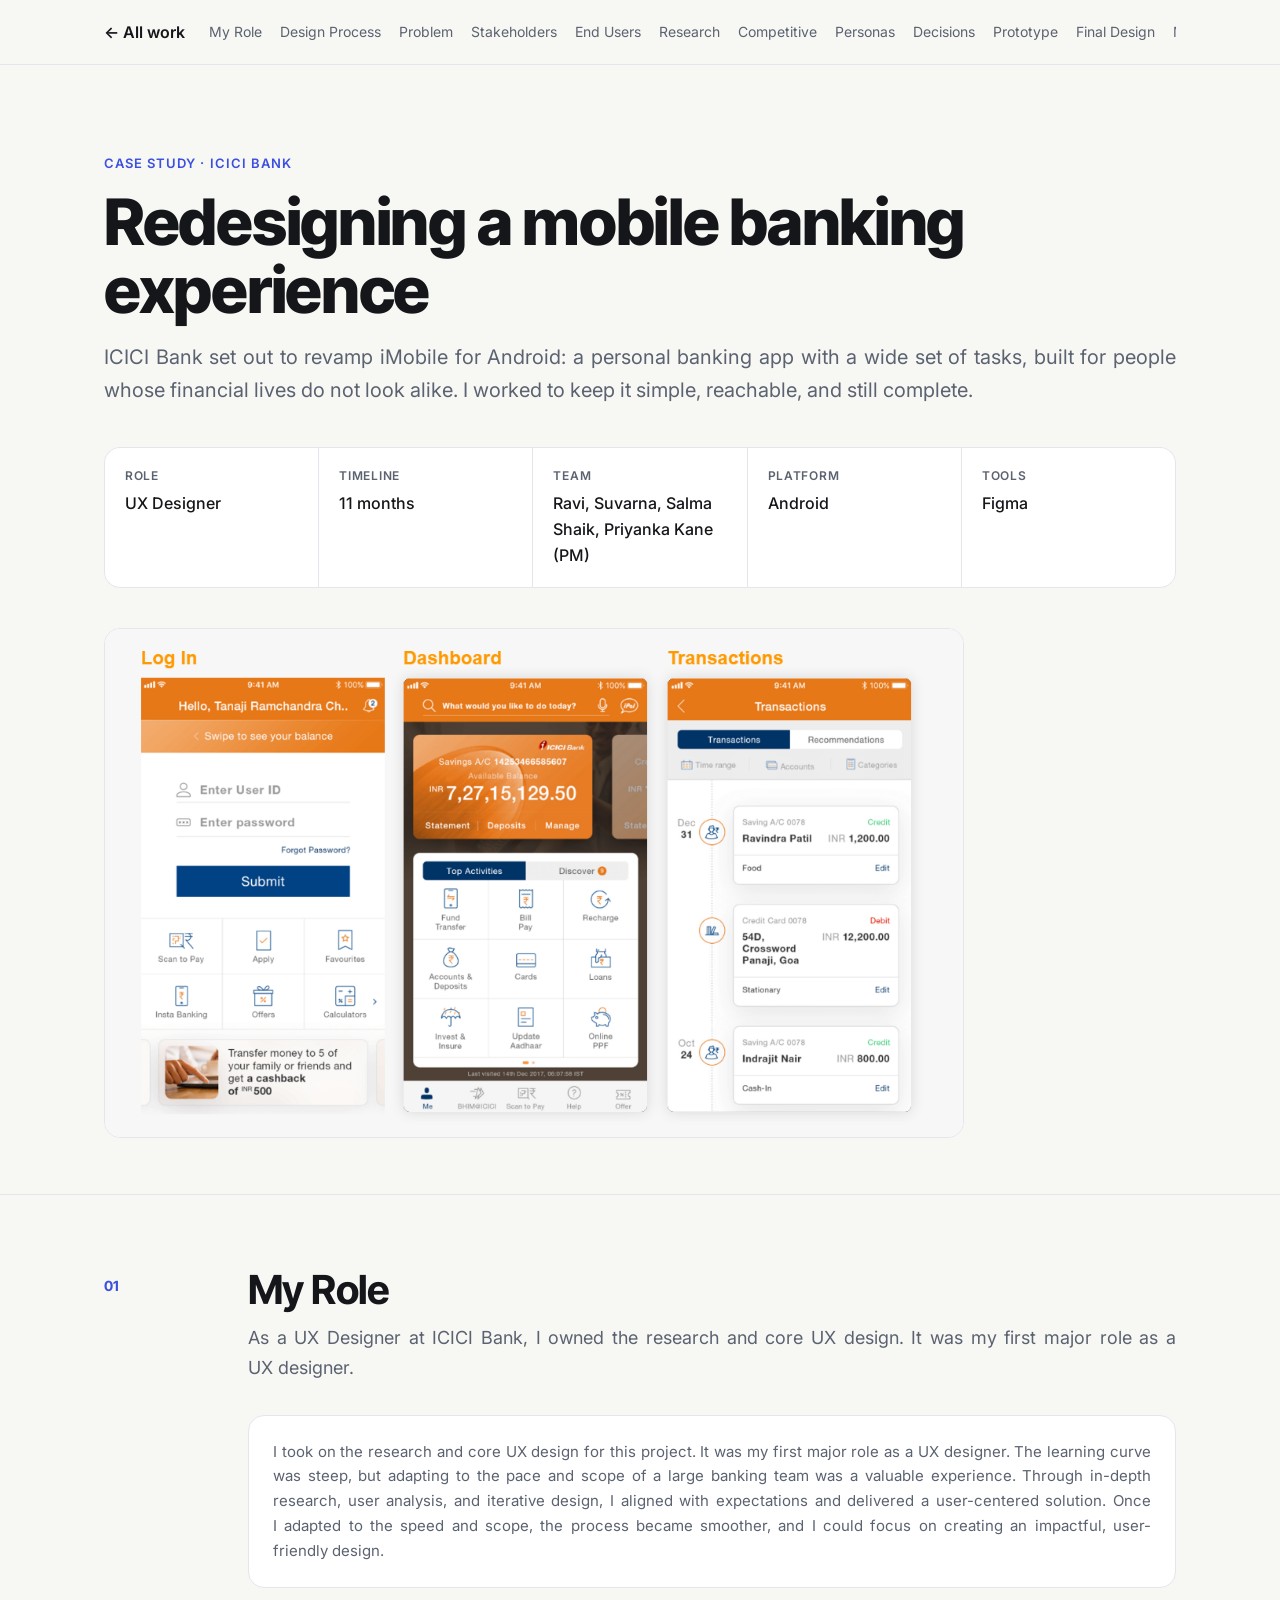
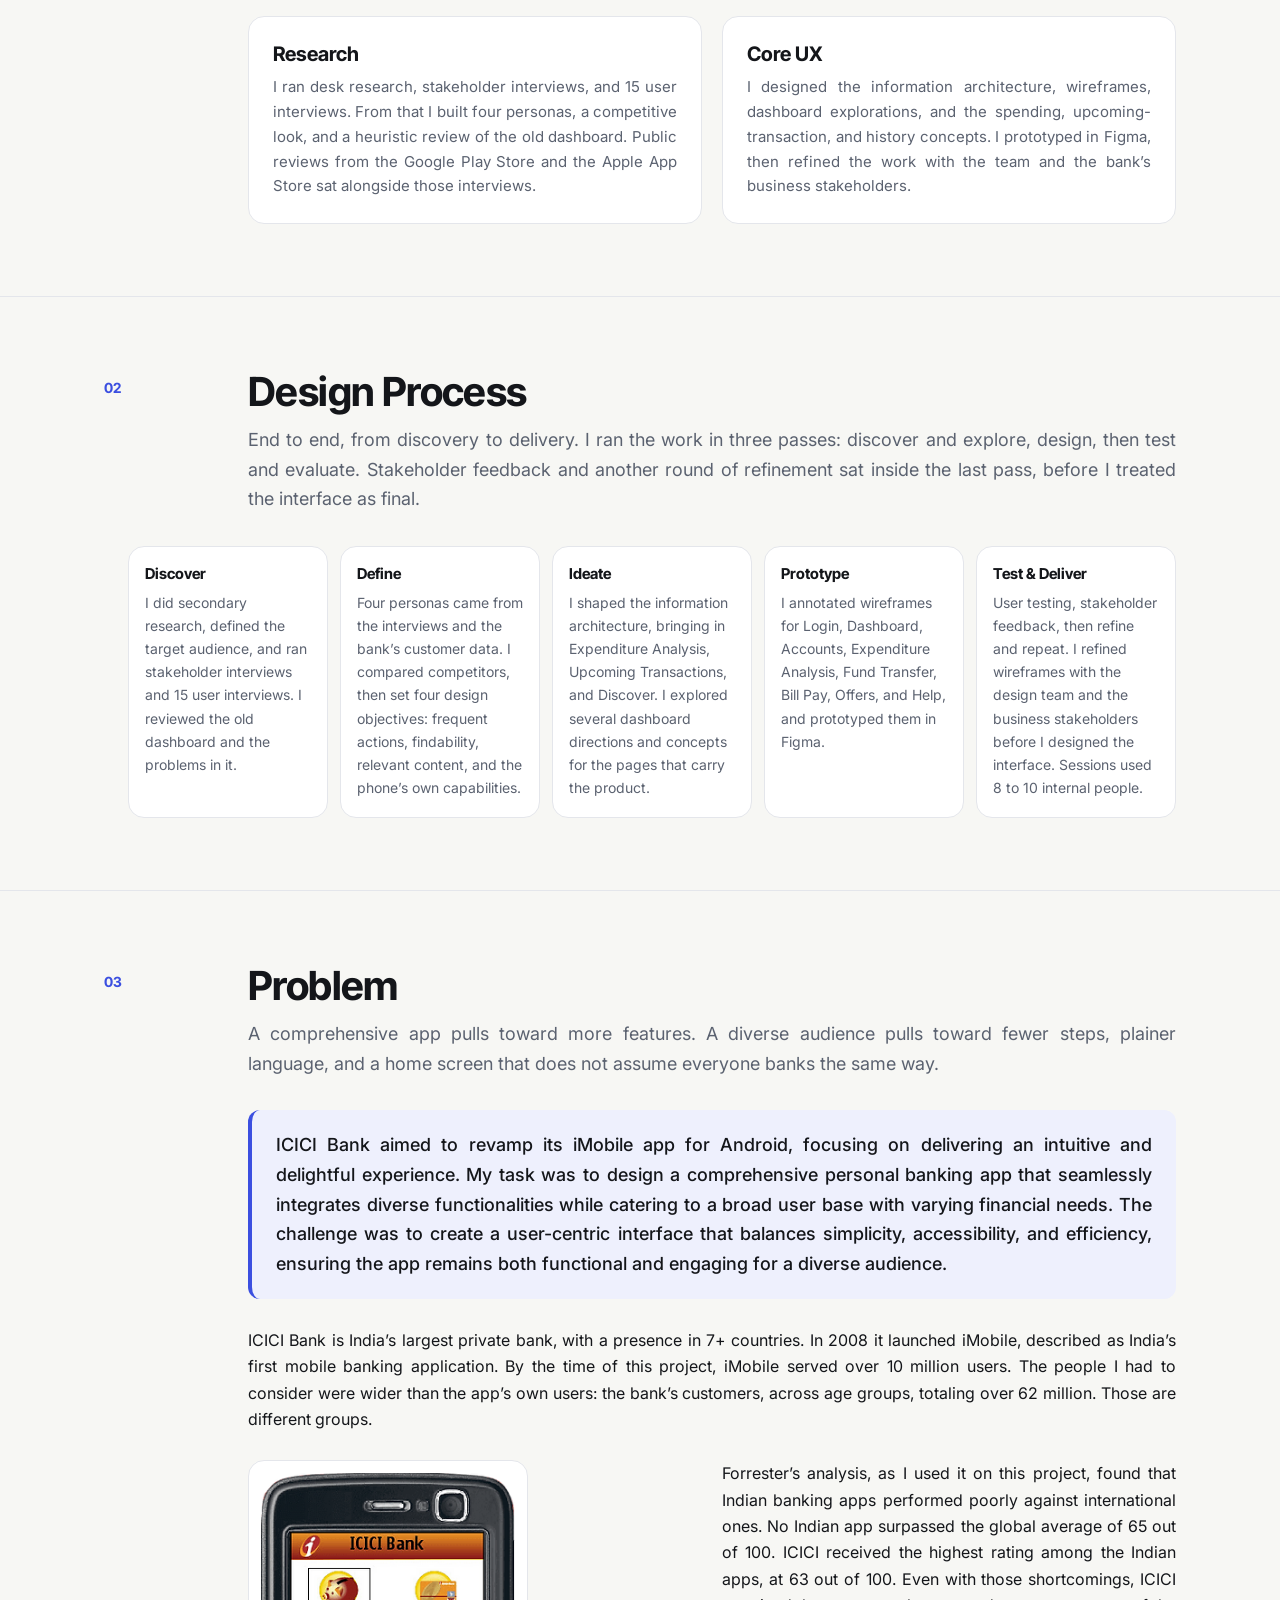
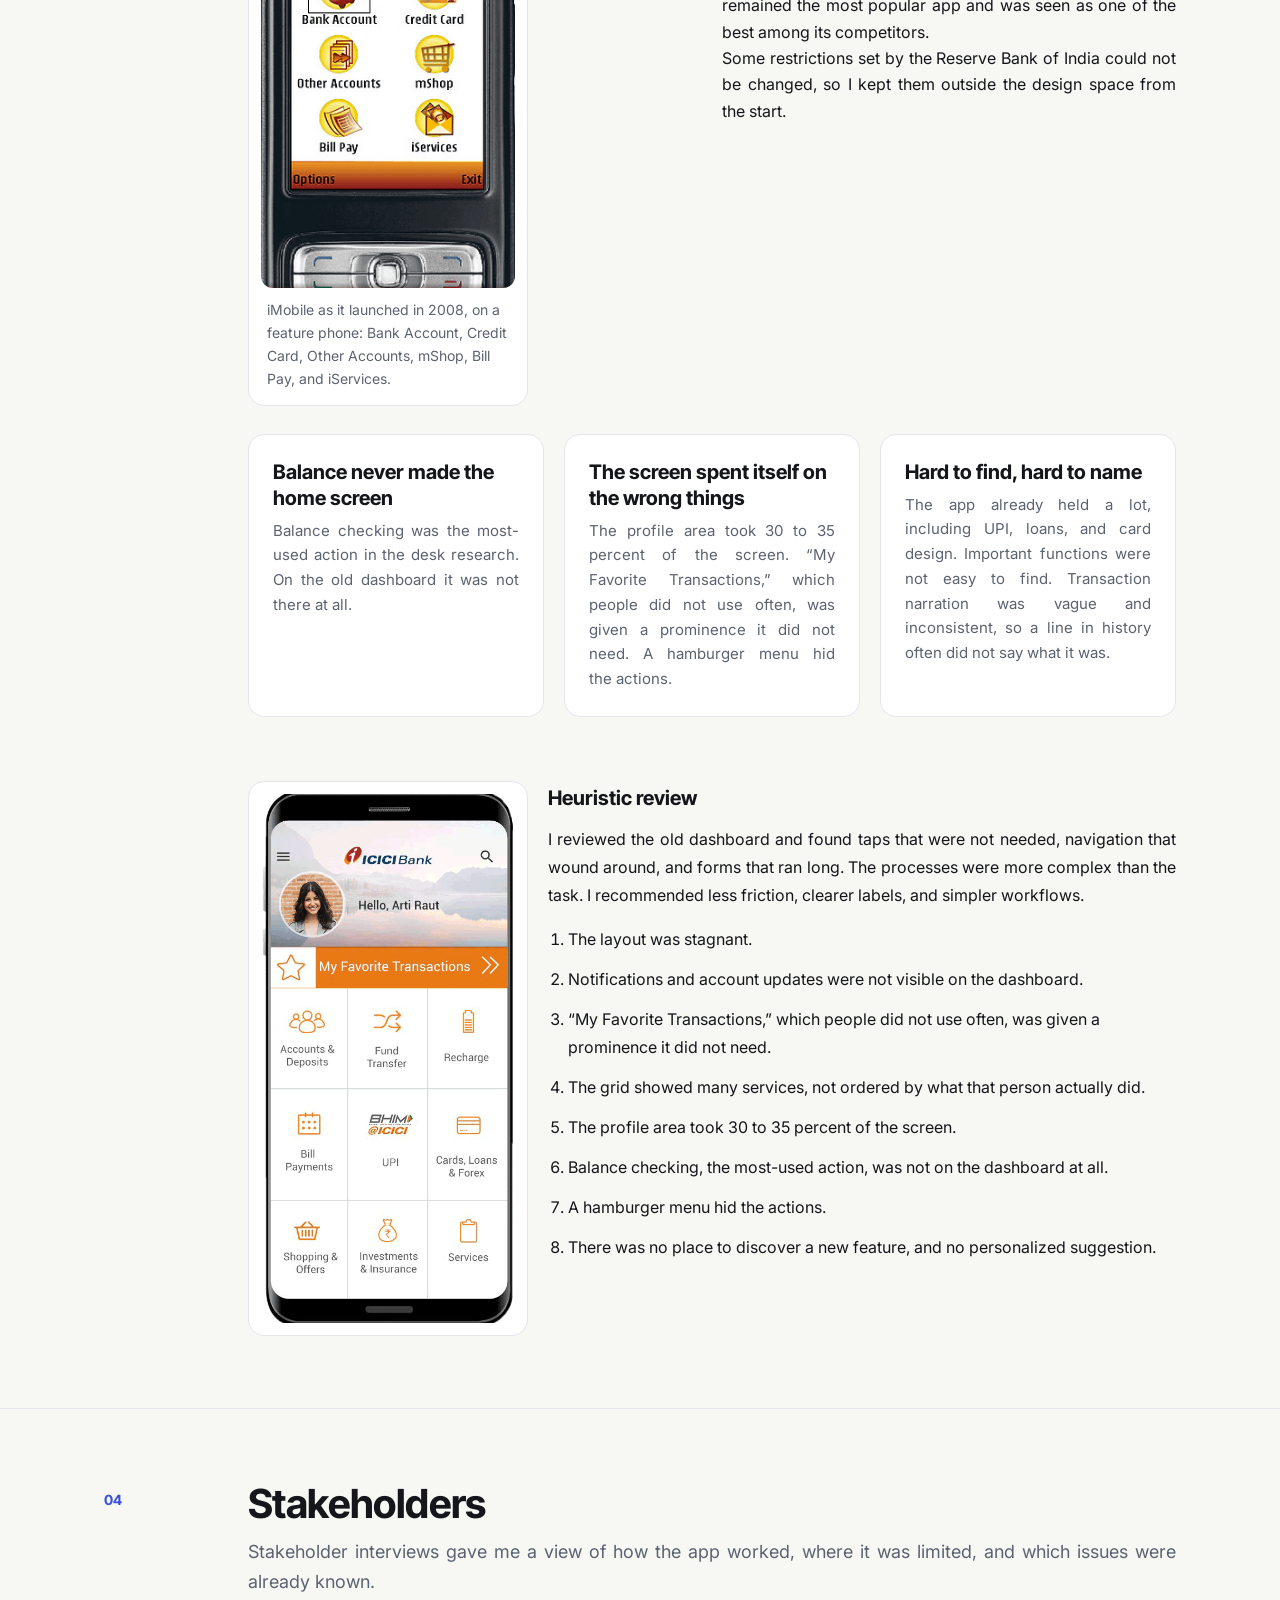
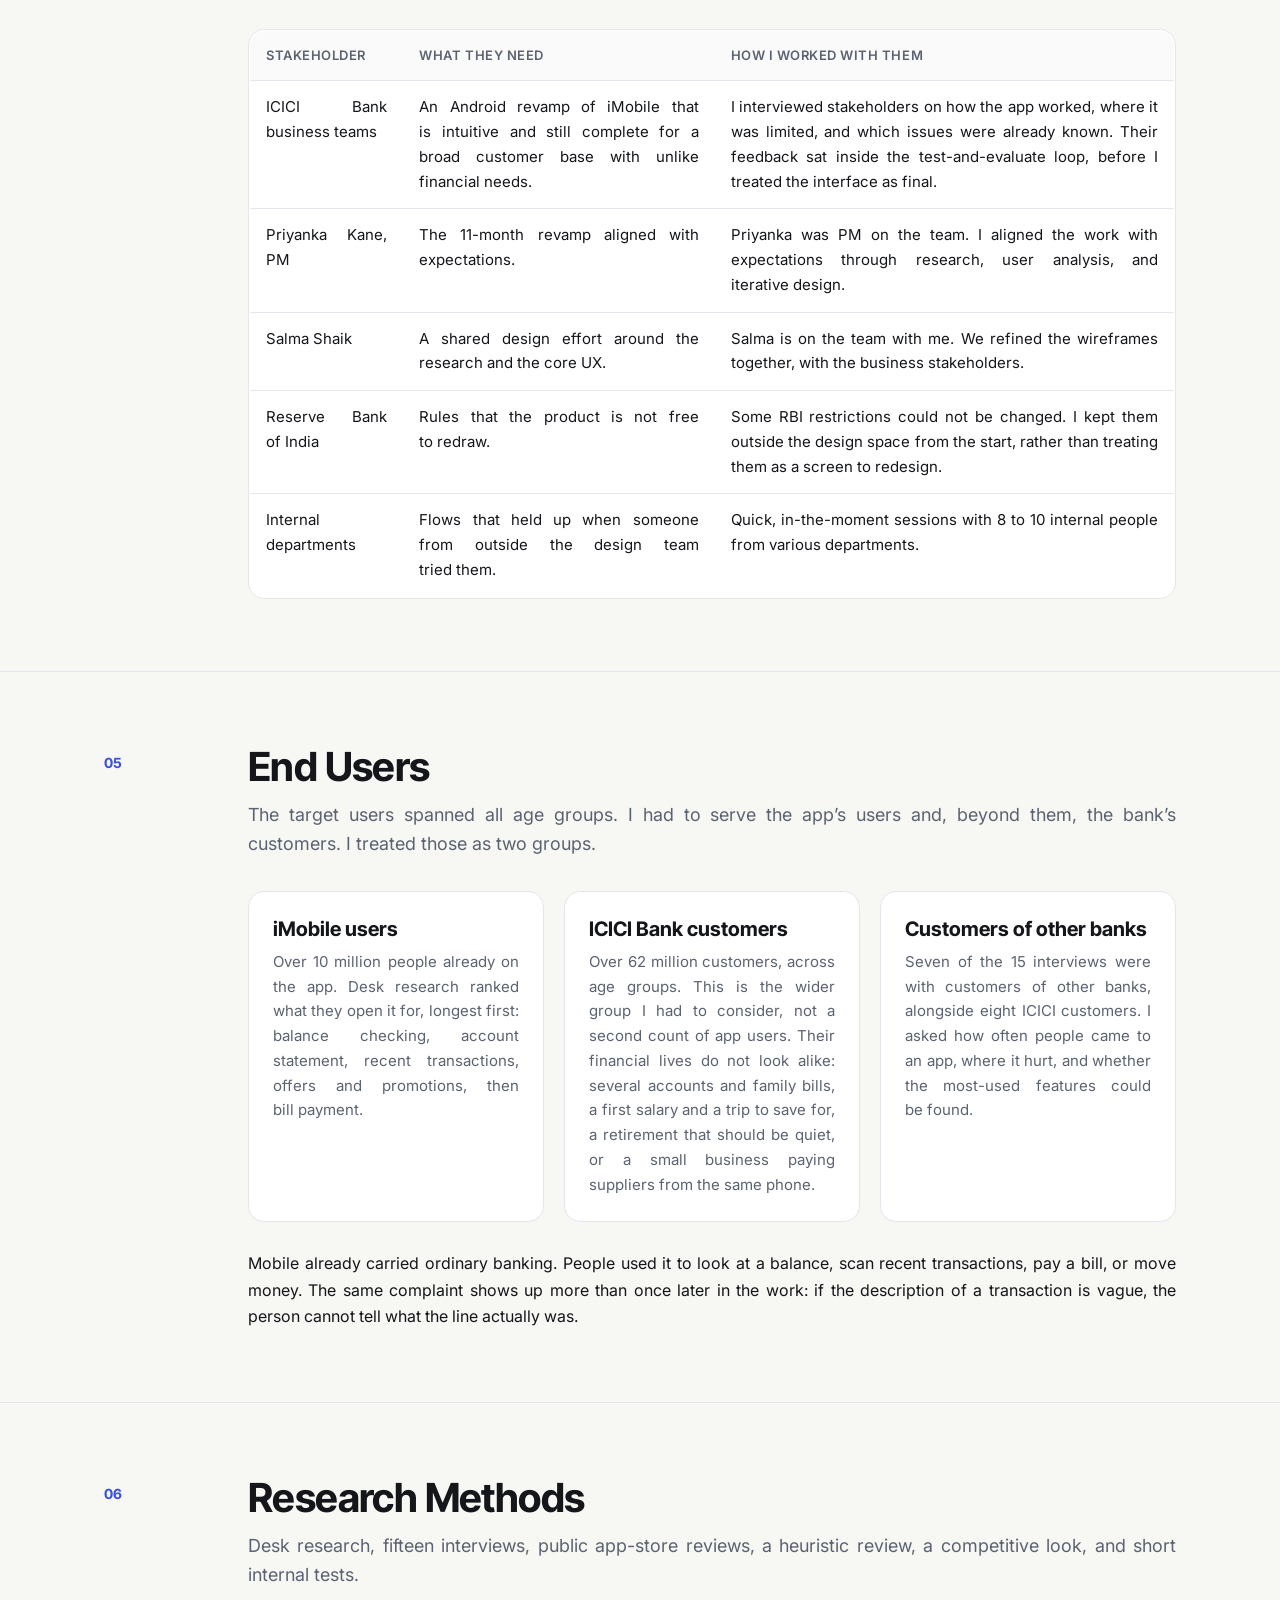
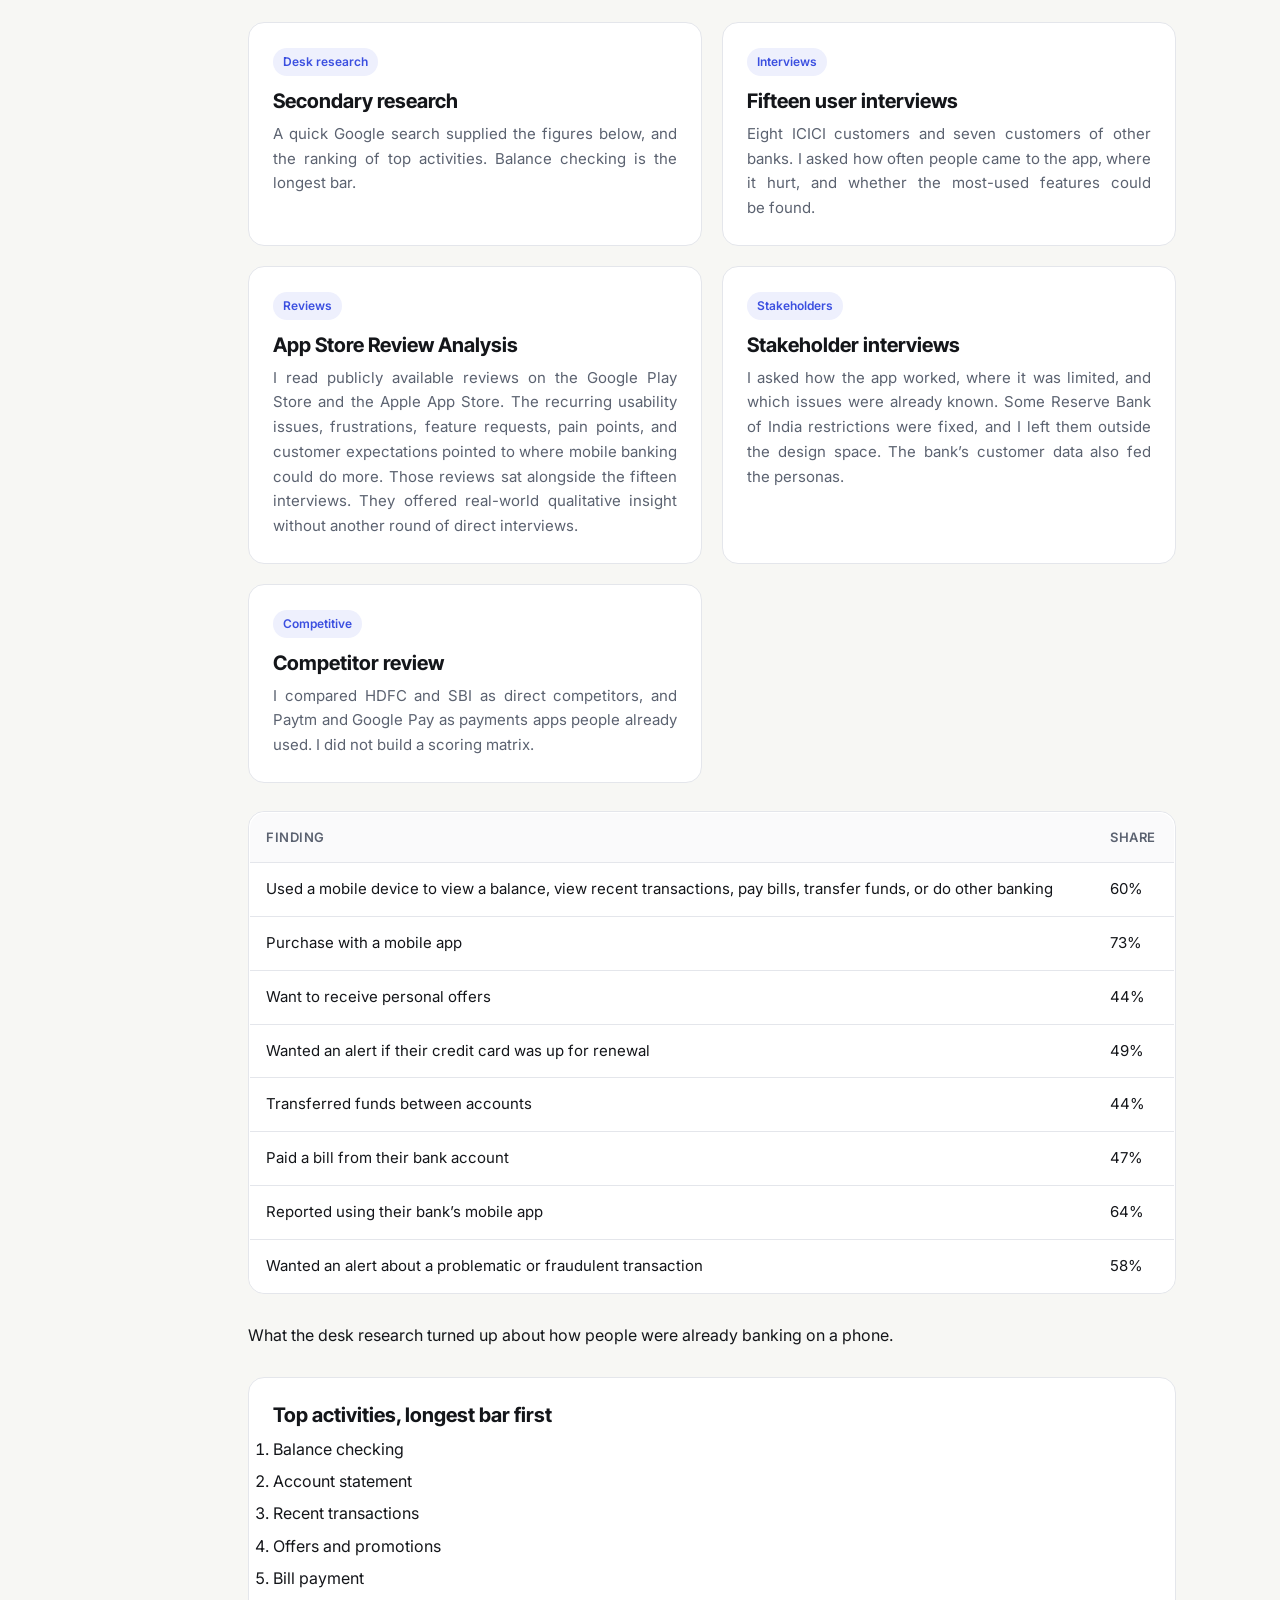
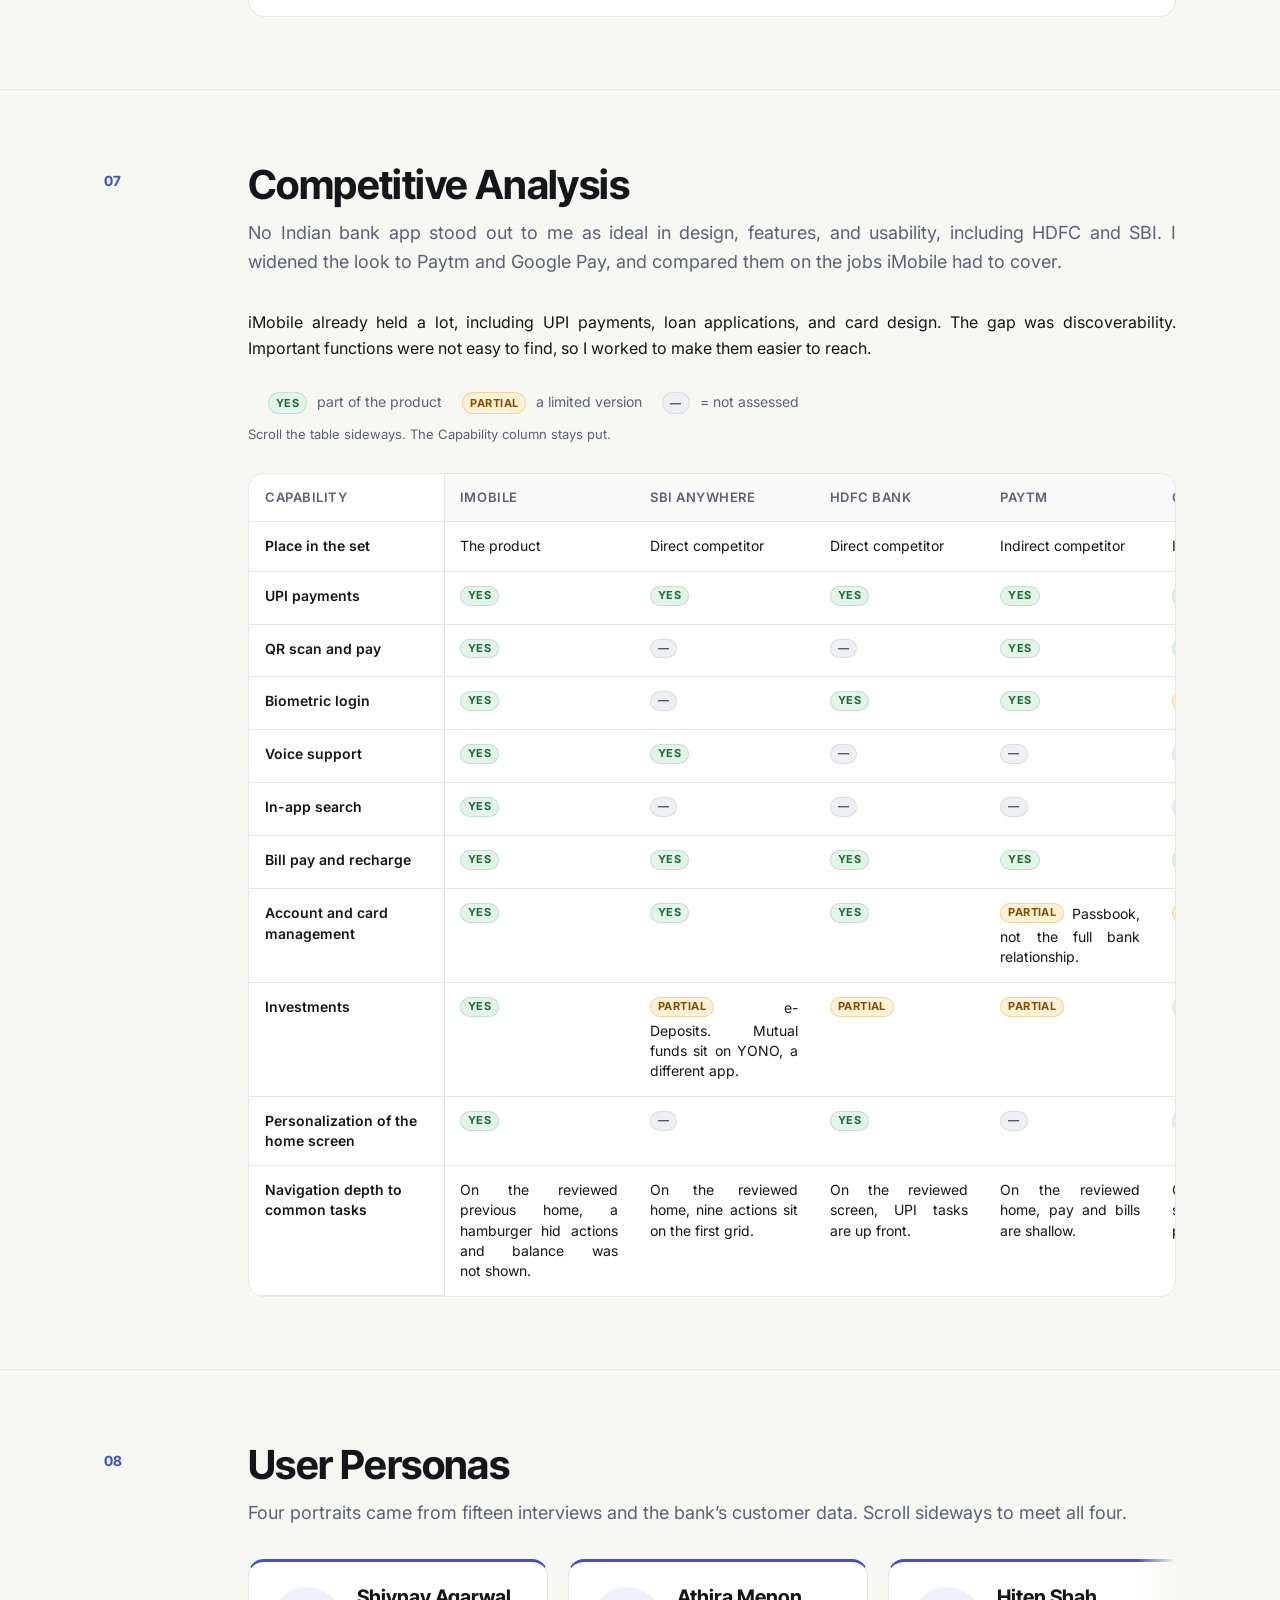
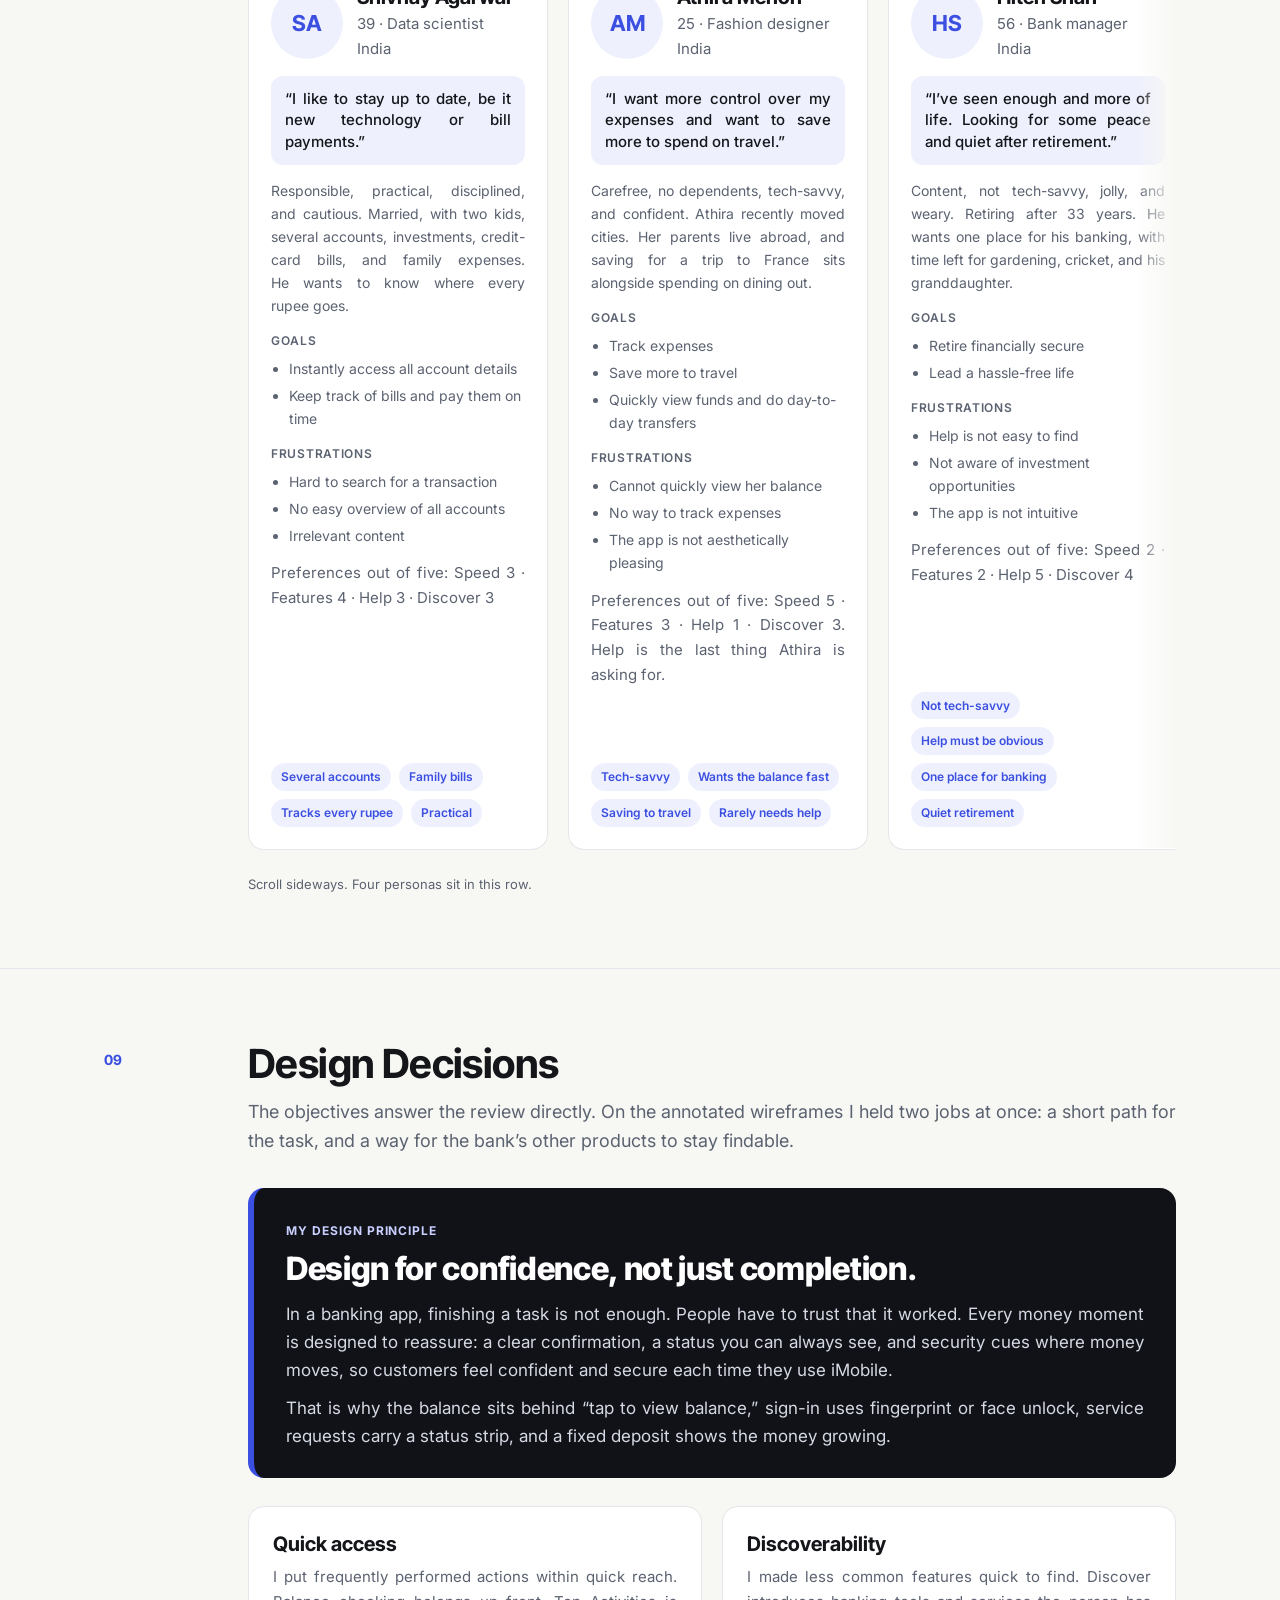
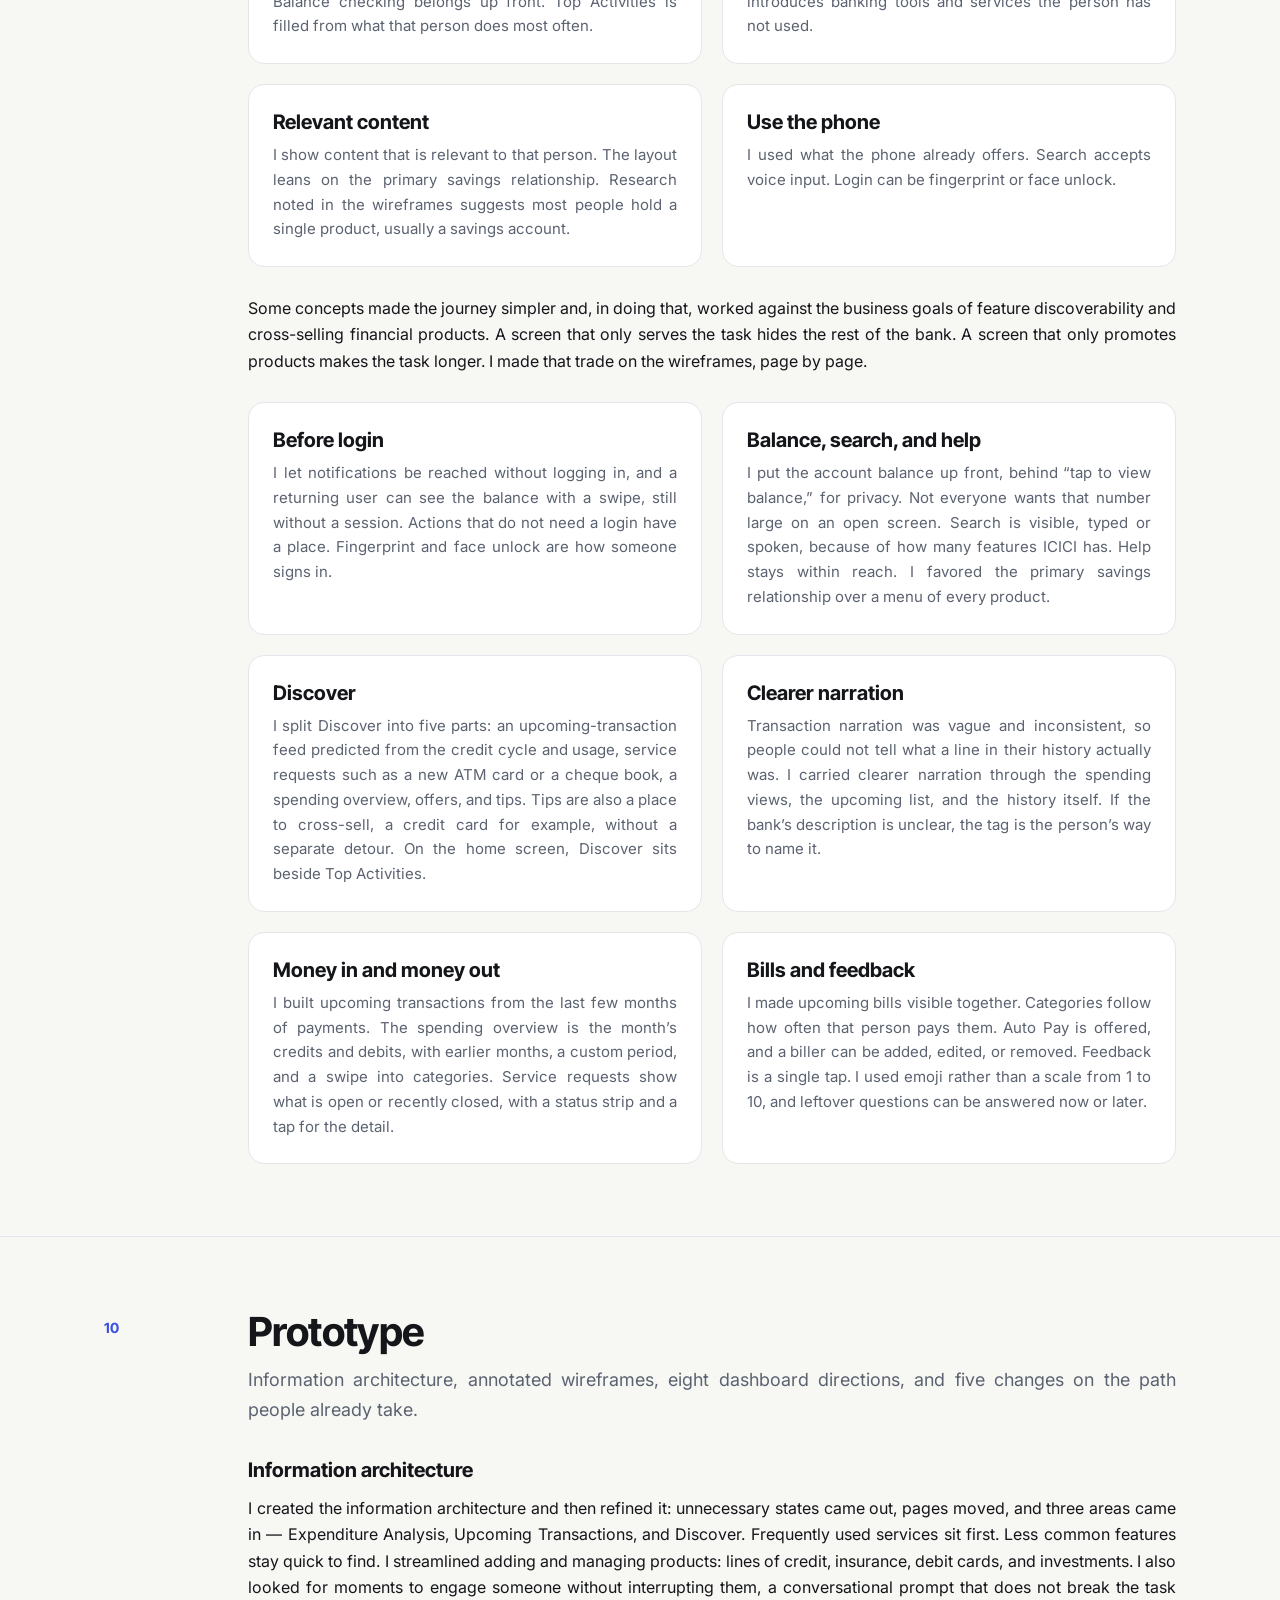
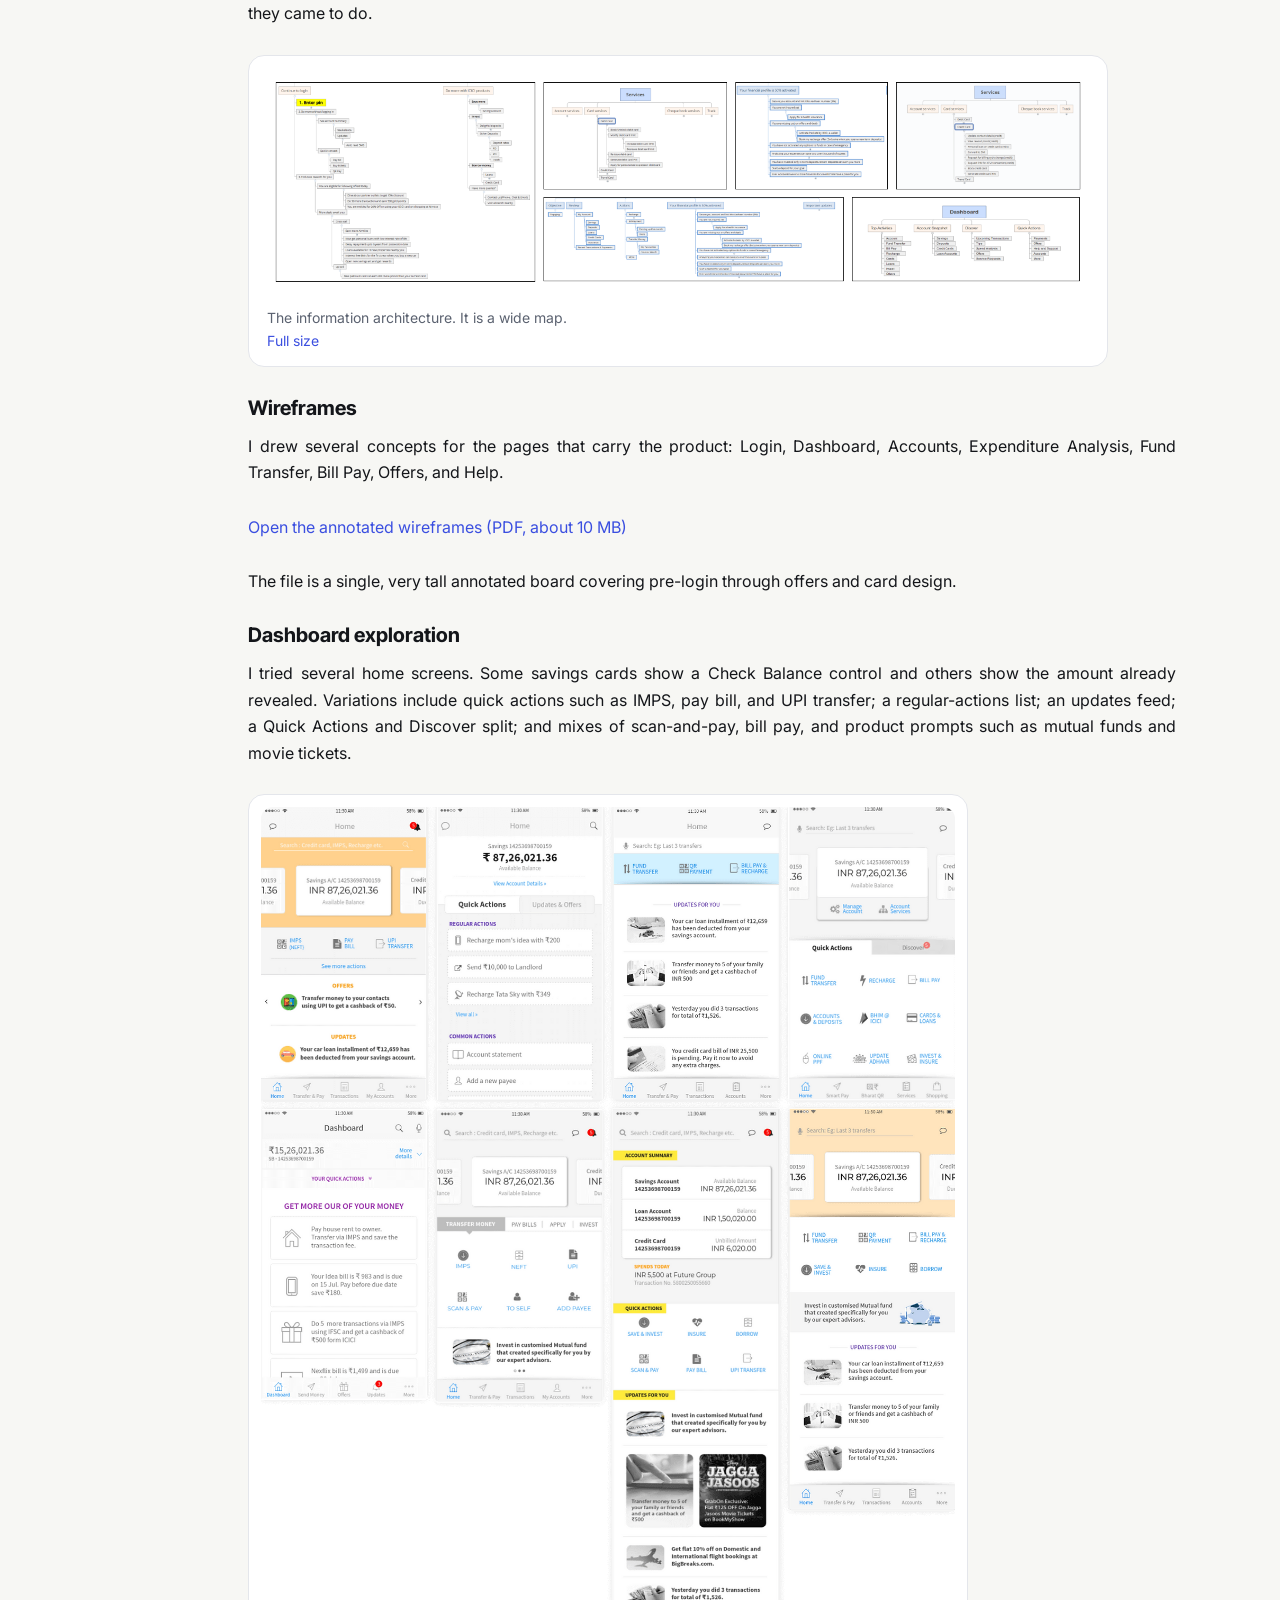
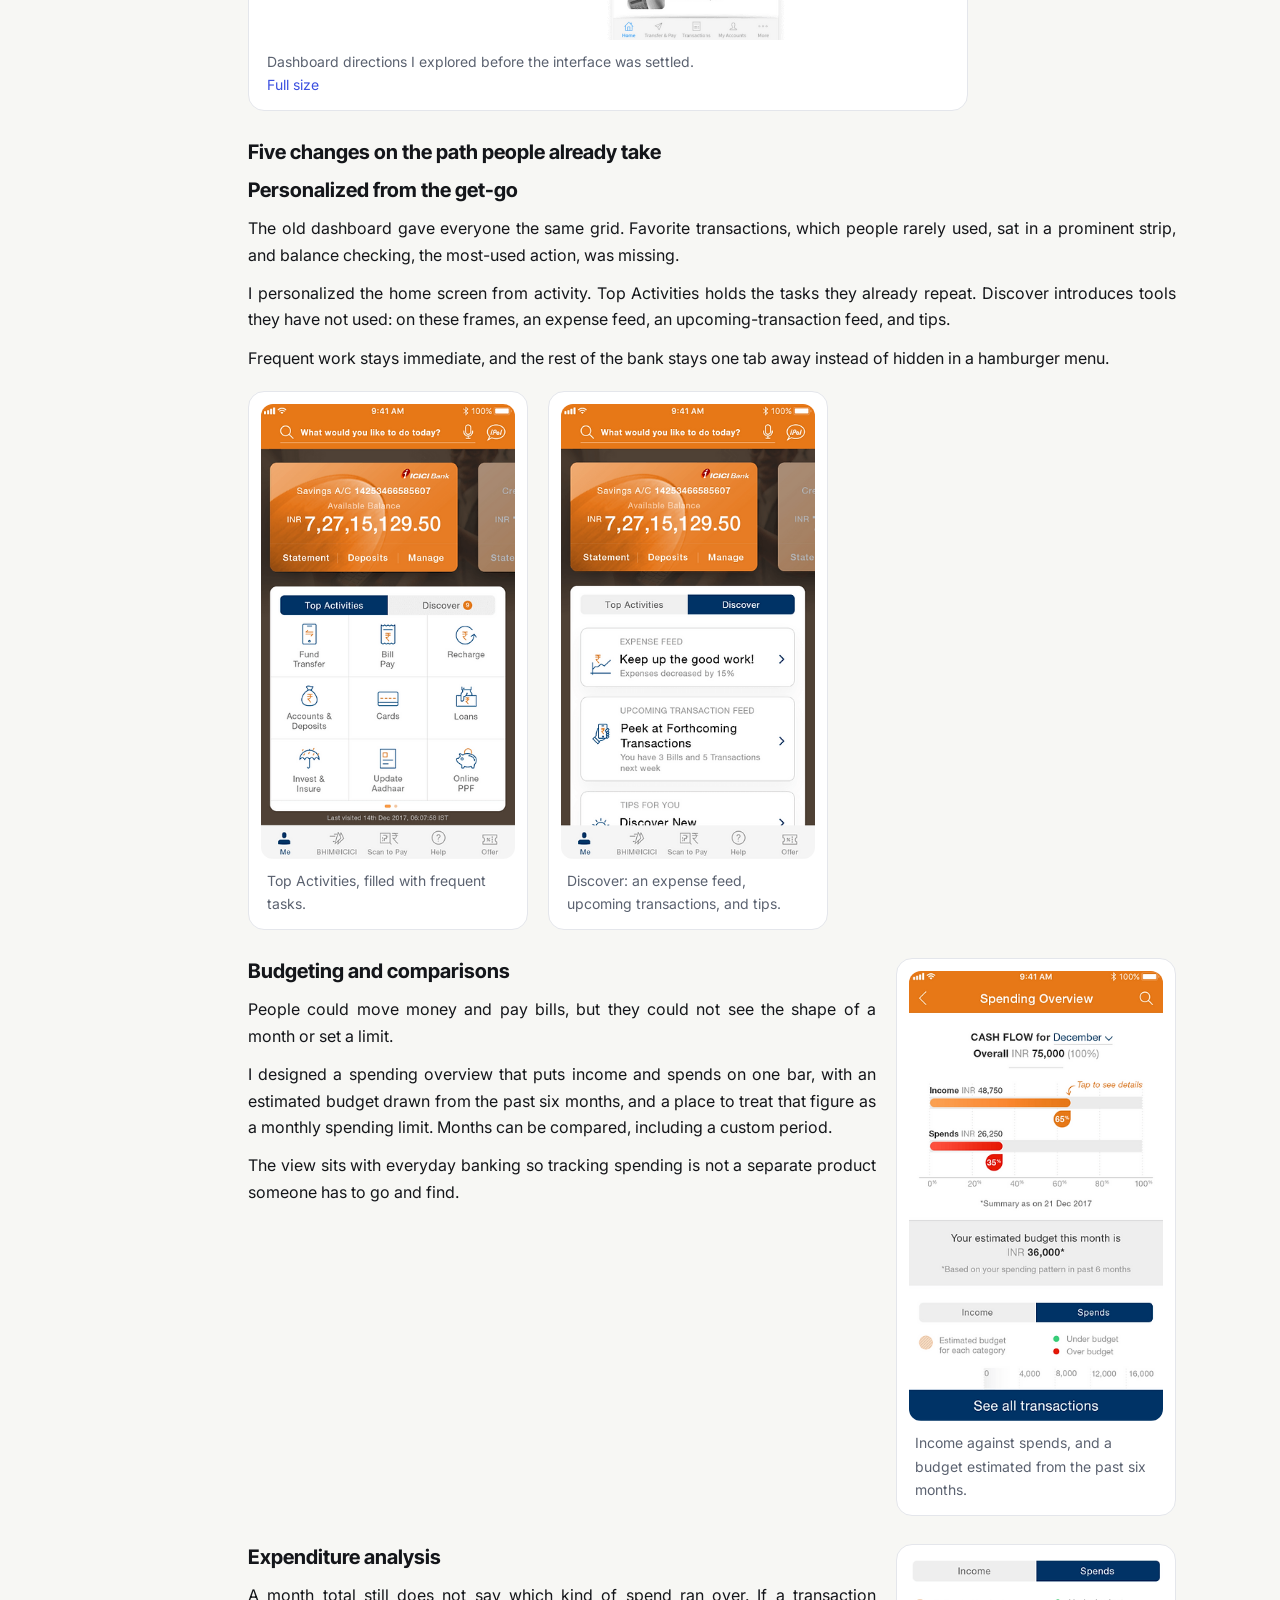
==== commit 3d5f94f9: "Remove the process diagram and the public source list from the case study. Drop the Discover, Design" ====
--- a/index.html
+++ b/index.html
@@ -170,9 +170,6 @@
 #design .process .step span{text-align:start}
 .heuristic-layout{margin-top:64px}
 .heuristic-copy h3{margin-top:4px}
-.sources{font-size:14px;color:var(--muted);padding-left:20px}
-.sources li+li{margin-top:6px}
-.sources a{overflow-wrap:anywhere}
 @media (max-width:900px){
   #design .process{
     width:100%;
@@ -241,9 +238,6 @@
       <div class="step"><b>Prototype</b><span>I annotated wireframes for Login, Dashboard, Accounts, Expenditure Analysis, Fund Transfer, Bill Pay, Offers, and Help, and prototyped them in Figma.</span></div>
       <div class="step"><b>Test &amp; Deliver</b><span>User testing, stakeholder feedback, then refine and repeat. I refined wireframes with the design team and the business stakeholders before I designed the interface. Sessions used 8 to 10 internal people.</span></div>
     </div>
-    <figure class="figure wide">
-      <img loading="lazy" src="12-process-discover-design-test.webp" width="1319" height="404" alt="Three-column process diagram. Discover and Explore lists Secondary Research, Target audience, User interviews, Personas, Competitor analysis, Heuristic review, and Exploring the problems. Design lists Information Architecture, Wireframing, and Prototyping. Test and Evaluate lists User Testing, Client Feedback, and Refine and repeat. Arrows connect the three headings.">
-    </figure>
   </div>
 </div></section>
 
@@ -381,15 +375,13 @@
 </div></section>
 
 <section class="cs-section" id="competitive"><div class="wrap">
-  <div class="head"><div class="num">07</div><div><h2>Competitive Analysis</h2><p>No Indian bank app stood out to me as ideal in design, features, and usability, including HDFC and SBI. I widened the look to Paytm and Google Pay, and compared them on the jobs iMobile had to cover. This reading is as of 2019.</p></div></div>
+  <div class="head"><div class="num">07</div><div><h2>Competitive Analysis</h2><p>No Indian bank app stood out to me as ideal in design, features, and usability, including HDFC and SBI. I widened the look to Paytm and Google Pay, and compared them on the jobs iMobile had to cover.</p></div></div>
   <div class="body">
     <p>iMobile already held a lot, including UPI payments, loan applications, and card design. The gap was discoverability. Important functions were not easy to find, so I worked to make them easier to reach.</p>
-    <p>Yes means a dated source from 2019 or earlier describes the capability. Partial means that source describes a limited version. No is used only when a dated source supports that the capability was unavailable. “Not on the screen I reviewed” means the project screen does not show it and I could not establish whether it existed in 2019. A blank spot on a screenshot is not treated as No.</p>
     <ul class="yn-legend" aria-label="Legend">
-      <li><span class="yn">Yes</span> available in 2019, from a dated source</li>
-      <li><span class="yn partial">Partial</span> a limited version in a dated source</li>
-      <li><span class="yn no">No</span> a dated source supports that it was unavailable</li>
-      <li><span class="yn na">Not on the screen I reviewed</span> not shown, and 2019 availability is not established</li>
+      <li><span class="yn">Yes</span> part of the product</li>
+      <li><span class="yn partial">Partial</span> a limited version</li>
+      <li><span class="yn na">—</span> = not assessed</li>
     </ul>
     <p class="scroll-hint">Scroll the table sideways. The Capability column stays put.</p>
     <div class="table-scroll">
@@ -415,75 +407,75 @@
         </tr>
         <tr>
           <th scope="row">UPI payments</th>
-          <td><span class="yn">Yes</span> <a href="#src-icici-2018">ICICI, 12 Jun 2018</a></td>
-          <td><span class="yn">Yes</span> <a href="#src-indus-2019">Indus Net, Mar 2019</a></td>
-          <td><span class="yn">Yes</span> On the reviewed UPI screen. A separate 2019 article that names UPI was not found.</td>
-          <td><span class="yn">Yes</span> <a href="#src-paytm-2017">TechPP, 23 Oct 2017</a></td>
-          <td><span class="yn">Yes</span> <a href="#src-gpay-2018">Google, 28 Aug 2018</a></td>
+          <td><span class="yn">Yes</span></td>
+          <td><span class="yn">Yes</span></td>
+          <td><span class="yn">Yes</span></td>
+          <td><span class="yn">Yes</span></td>
+          <td><span class="yn">Yes</span></td>
         </tr>
         <tr>
           <th scope="row">QR scan and pay</th>
-          <td><span class="yn">Yes</span> <a href="#src-icici-2018">ICICI, 12 Jun 2018</a></td>
-          <td><span class="yn na">Not on the screen I reviewed</span></td>
-          <td><span class="yn na">Not on the screen I reviewed</span></td>
-          <td><span class="yn">Yes</span> <a href="#src-paytm-qr-2019">Mint, 29 Jul 2019</a></td>
-          <td><span class="yn">Yes</span> <a href="#src-indiatoday-2019">India Today, 15 Mar 2019</a></td>
+          <td><span class="yn">Yes</span></td>
+          <td><span class="yn na">—</span></td>
+          <td><span class="yn na">—</span></td>
+          <td><span class="yn">Yes</span></td>
+          <td><span class="yn">Yes</span></td>
         </tr>
         <tr>
           <th scope="row">Biometric login</th>
-          <td><span class="yn">Yes</span> <a href="#src-medianama-2017">MediaNama, Sep 2017</a></td>
-          <td><span class="yn na">Not on the screen I reviewed</span></td>
-          <td><span class="yn">Yes</span> <a href="#src-hdfc-2018">Mint, 27 Nov 2018</a></td>
-          <td><span class="yn">Yes</span> <a href="#src-paytm-2017">TechPP, 23 Oct 2017</a></td>
-          <td><span class="yn partial">Partial</span> <a href="#src-tez-2017">Google, 18 Sep 2017</a></td>
+          <td><span class="yn">Yes</span></td>
+          <td><span class="yn na">—</span></td>
+          <td><span class="yn">Yes</span></td>
+          <td><span class="yn">Yes</span></td>
+          <td><span class="yn partial">Partial</span></td>
         </tr>
         <tr>
           <th scope="row">Voice support</th>
-          <td><span class="yn">Yes</span> <a href="#src-icici-fy2019">ICICI annual report, FY2019</a></td>
-          <td><span class="yn">Yes</span> <a href="#src-indus-2019">Indus Net, Mar 2019</a></td>
-          <td><span class="yn na">Not on the screen I reviewed</span></td>
-          <td><span class="yn na">Not on the screen I reviewed</span></td>
-          <td><span class="yn na">Not on the screen I reviewed</span></td>
+          <td><span class="yn">Yes</span></td>
+          <td><span class="yn">Yes</span></td>
+          <td><span class="yn na">—</span></td>
+          <td><span class="yn na">—</span></td>
+          <td><span class="yn na">—</span></td>
         </tr>
         <tr>
           <th scope="row">In-app search</th>
-          <td><span class="yn">Yes</span> Search is on the previous dashboard in this case.</td>
-          <td><span class="yn na">Not on the screen I reviewed</span></td>
-          <td><span class="yn na">Not on the screen I reviewed</span></td>
-          <td><span class="yn na">Not on the screen I reviewed</span></td>
-          <td><span class="yn na">Not on the screen I reviewed</span></td>
+          <td><span class="yn">Yes</span></td>
+          <td><span class="yn na">—</span></td>
+          <td><span class="yn na">—</span></td>
+          <td><span class="yn na">—</span></td>
+          <td><span class="yn na">—</span></td>
         </tr>
         <tr>
           <th scope="row">Bill pay and recharge</th>
-          <td><span class="yn">Yes</span> <a href="#src-icici-2018">ICICI, 12 Jun 2018</a></td>
-          <td><span class="yn">Yes</span> Bill Payments is on the reviewed home.</td>
-          <td><span class="yn">Yes</span> <a href="#src-hdfc-2018">Mint, 27 Nov 2018</a></td>
-          <td><span class="yn">Yes</span> <a href="#src-paytm-2017">TechPP, 23 Oct 2017</a></td>
-          <td><span class="yn">Yes</span> <a href="#src-gpay-2018">Google, 28 Aug 2018</a></td>
+          <td><span class="yn">Yes</span></td>
+          <td><span class="yn">Yes</span></td>
+          <td><span class="yn">Yes</span></td>
+          <td><span class="yn">Yes</span></td>
+          <td><span class="yn">Yes</span></td>
         </tr>
         <tr>
           <th scope="row">Account and card management</th>
-          <td><span class="yn">Yes</span> <a href="#src-icici-2018">ICICI, 12 Jun 2018</a></td>
-          <td><span class="yn">Yes</span> My Accounts is on the reviewed home.</td>
-          <td><span class="yn">Yes</span> <a href="#src-hdfc-2018">Mint, 27 Nov 2018</a></td>
-          <td><span class="yn partial">Partial</span> Passbook on the reviewed home, not the full bank relationship.</td>
-          <td><span class="yn partial">Partial</span> <a href="#src-indiatoday-2019">India Today, 15 Mar 2019</a></td>
+          <td><span class="yn">Yes</span></td>
+          <td><span class="yn">Yes</span></td>
+          <td><span class="yn">Yes</span></td>
+          <td><span class="yn partial">Partial</span> Passbook, not the full bank relationship.</td>
+          <td><span class="yn partial">Partial</span></td>
         </tr>
         <tr>
           <th scope="row">Investments</th>
-          <td><span class="yn">Yes</span> <a href="#src-icici-2018">ICICI, 12 Jun 2018</a></td>
-          <td><span class="yn partial">Partial</span> e-Deposits on the reviewed home. Mutual funds in <a href="#src-indus-2019">Indus Net, Mar 2019</a>, are on YONO, a different app.</td>
-          <td><span class="yn partial">Partial</span> <a href="#src-hdfc-2018">Mint, 27 Nov 2018</a></td>
-          <td><span class="yn partial">Partial</span> <a href="#src-paytm-2017">TechPP, 23 Oct 2017</a></td>
-          <td><span class="yn na">Not on the screen I reviewed</span></td>
+          <td><span class="yn">Yes</span></td>
+          <td><span class="yn partial">Partial</span> e-Deposits. Mutual funds sit on YONO, a different app.</td>
+          <td><span class="yn partial">Partial</span></td>
+          <td><span class="yn partial">Partial</span></td>
+          <td><span class="yn na">—</span></td>
         </tr>
         <tr>
           <th scope="row">Personalization of the home screen</th>
-          <td><span class="yn">Yes</span> <a href="#src-icici-2018">ICICI, 12 Jun 2018</a></td>
-          <td><span class="yn na">Not on the screen I reviewed</span></td>
-          <td><span class="yn">Yes</span> <a href="#src-hdfc-2018">Mint, 27 Nov 2018</a></td>
-          <td><span class="yn na">Not on the screen I reviewed</span></td>
-          <td><span class="yn na">Not on the screen I reviewed</span></td>
+          <td><span class="yn">Yes</span></td>
+          <td><span class="yn na">—</span></td>
+          <td><span class="yn">Yes</span></td>
+          <td><span class="yn na">—</span></td>
+          <td><span class="yn na">—</span></td>
         </tr>
         <tr>
           <th scope="row">Navigation depth to common tasks</th>
@@ -496,21 +488,6 @@
       </tbody>
     </table>
     </div>
-    <p>Navigation depth describes the screens in this case. It is not a 2019 measurement. These items stay unresolved, because a 2019 source was not found: SBI Anywhere QR scan, biometric login, in-app search, and home personalization. A <a href="#src-sbi-bio-2018">Times of India report, 24 Aug 2018</a>, says SBI biometric login was still being procured. Also unresolved: HDFC QR scan, voice, and in-app search; Paytm voice, in-app search, and home personalization; Google Pay voice, in-app search, investments, and whether the contacts home was personalized.</p>
-    <h3>Sources</h3>
-    <ol class="sources">
-      <li id="src-icici-2018"><a href="https://www.icici.bank.in/about-us/article/news-icici-bank-completes-20-years-of-digital-banking-journey-the-bank-launches-revamped-imobile-with-many-industryfirst-features-20180612123039494">ICICI Bank, 12 June 2018</a>. Revamp note: UPI and bill payments, scan a QR code, voice-command transfer, Discover with spend patterns and suggestions, mutual-fund registration, and balance check.</li>
-      <li id="src-icici-fy2019"><a href="https://www.icicibank.com/ms/annual-report-microsite/strategic-focus-areas-for-business.html">ICICI Bank annual report, fiscal 2019</a>. iMobile revamped in fiscal 2019, with voice-command transfer and Discover.</li>
-      <li id="src-medianama-2017"><a href="https://www.medianama.com/2017/09/223-icici-bank-mobile-banking-fingerprint/">MediaNama, September 2017</a>. Android fingerprint login on iMobile.</li>
-      <li id="src-indus-2019"><a href="https://www.indusnet.co.in/site/wp-content/uploads/2019/03/Comparison-of-Mobile-Applications-of-Top-Indian-Banks.pdf">Indus Net, March 2019</a>. Comparison PDF: SBI Anywhere voice-assisted balance and transfer, and UPI trouble reports. Mutual funds are described on YONO.</li>
-      <li id="src-sbi-bio-2018"><a href="https://timesofindia.indiatimes.com/business/india-business/sbi-apps-to-have-multiple-modes-of-biometric-id/articleshow/65522501.cms">Times of India, 24 August 2018</a>. SBI said biometric login would come soon. The vendor was not final, so this is not evidence it was missing for all of 2019.</li>
-      <li id="src-hdfc-2018"><a href="https://www.livemint.com/Companies/r5aWmP55eR1U5uLSNnaCCI/HDFC-Bank-launches-new-mobile-banking-app-Top-5-features.html">Mint, 27 November 2018</a>. HDFC next-gen app: fingerprint and face login, bill notifications, Pay / Save / Invest, an asset snapshot, and personalized display. <a href="https://www.thehindubusinessline.com/money-and-banking/upgraded-version-of-hdfc-banks-mobile-banking-app-launched/article26571326.ece">BusinessLine, 18 March 2019</a>, reports the upgraded app was relaunched.</li>
-      <li id="src-paytm-2017"><a href="https://techpp.com/2017/10/23/paytm-tips-tricks/">TechPP, 23 October 2017</a>. Paytm fingerprint lock, UPI, bills and recharge, and digital gold.</li>
-      <li id="src-paytm-qr-2019"><a href="https://www.livemint.com/companies/start-ups/how-paytm-qr-codes-revolutionised-digital-payments-in-india-1564401824780.html">Mint, 29 July 2019</a>. Paytm QR, launched in 2015 and still in wide use.</li>
-      <li id="src-gpay-2018"><a href="https://india.googleblog.com/2018/08/google-pay-next-step-in-tez-journey.html">Google India blog, 28 August 2018</a>. Google Pay, formerly Tez, on UPI, with recharge and electricity-bill payment.</li>
-      <li id="src-tez-2017"><a href="https://india.googleblog.com/2017/09/introducing-tez-mobile-payments-and.html">Google India blog, 18 September 2017</a>. Tez access used the phone lock, which could be a fingerprint, plus a Google PIN.</li>
-      <li id="src-indiatoday-2019"><a href="https://www.indiatoday.in/information/story/how-to-use-google-pay-a-complete-guide-1478818-2019-03-15">India Today, 15 March 2019</a>. Google Pay QR scan, screen lock, and stored cards. This is not a full bank-account app.</li>
-    </ol>
   </div>
 </div></section>
 
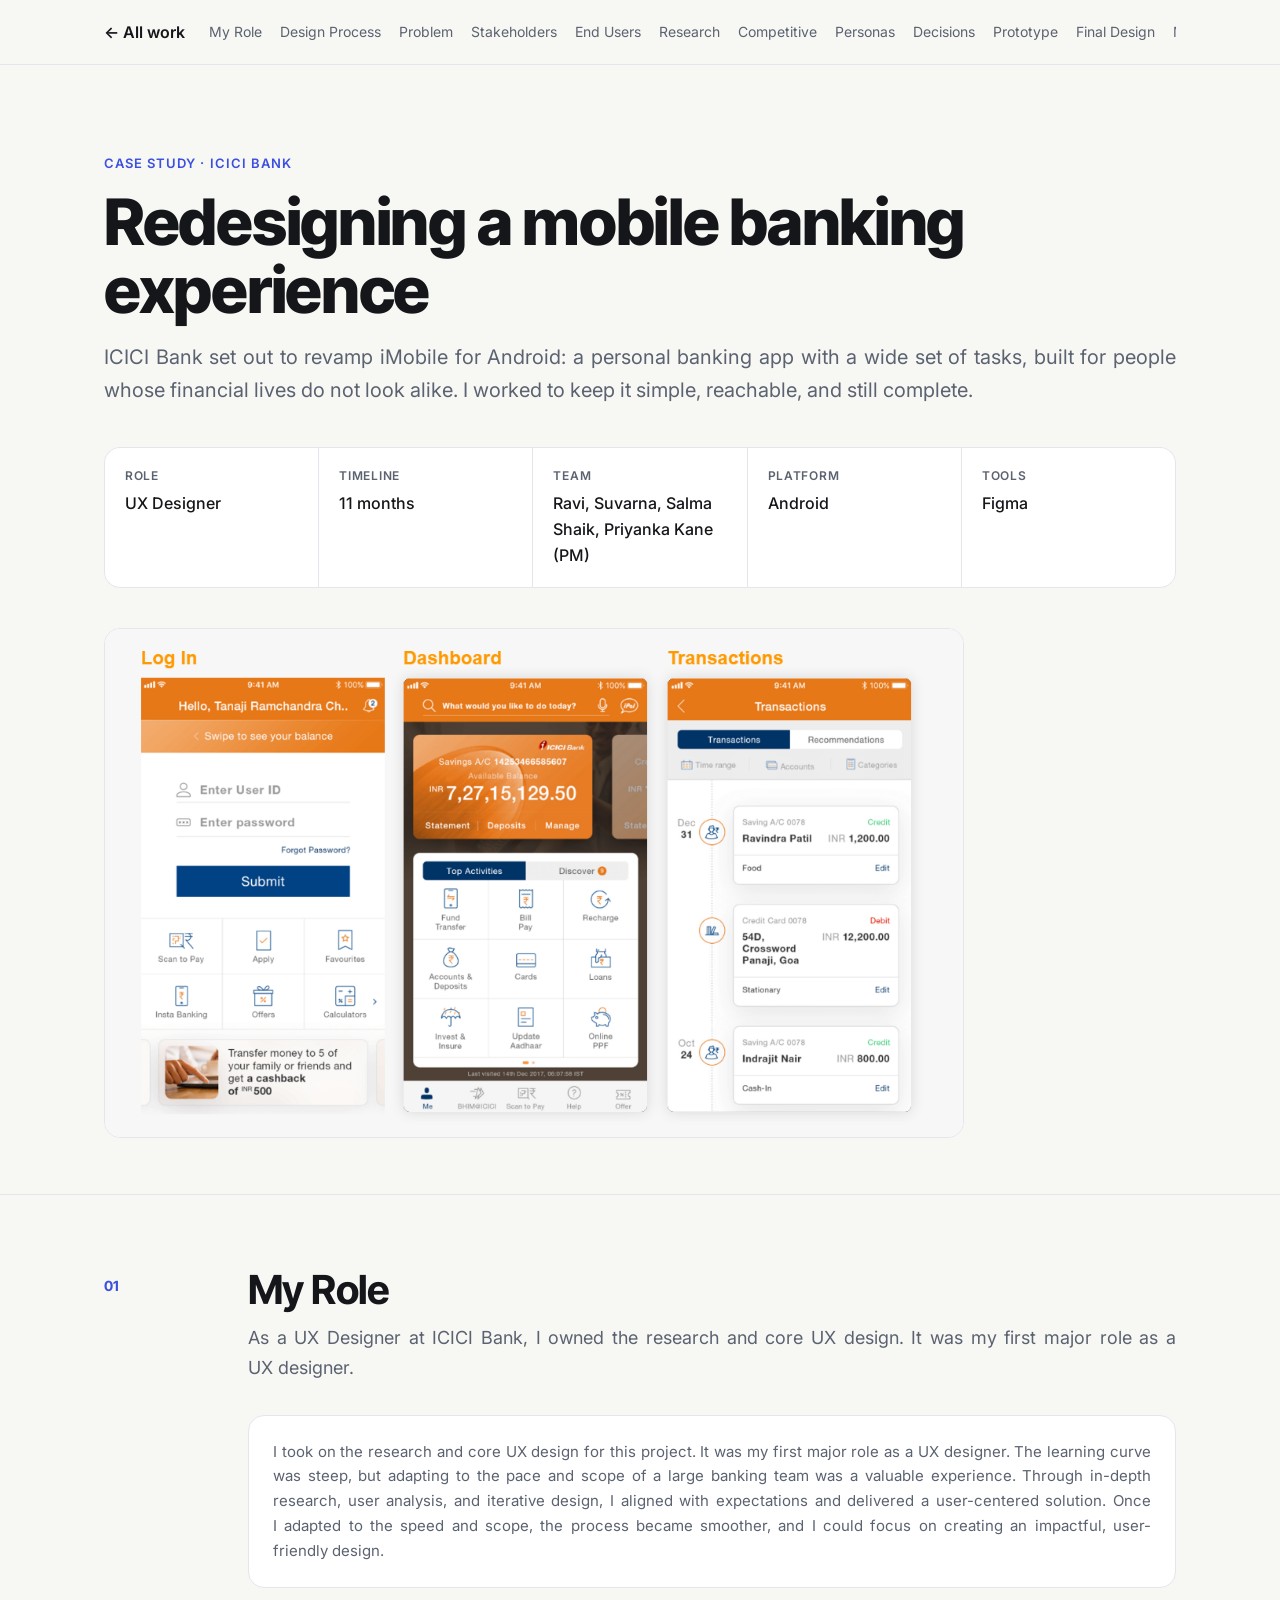
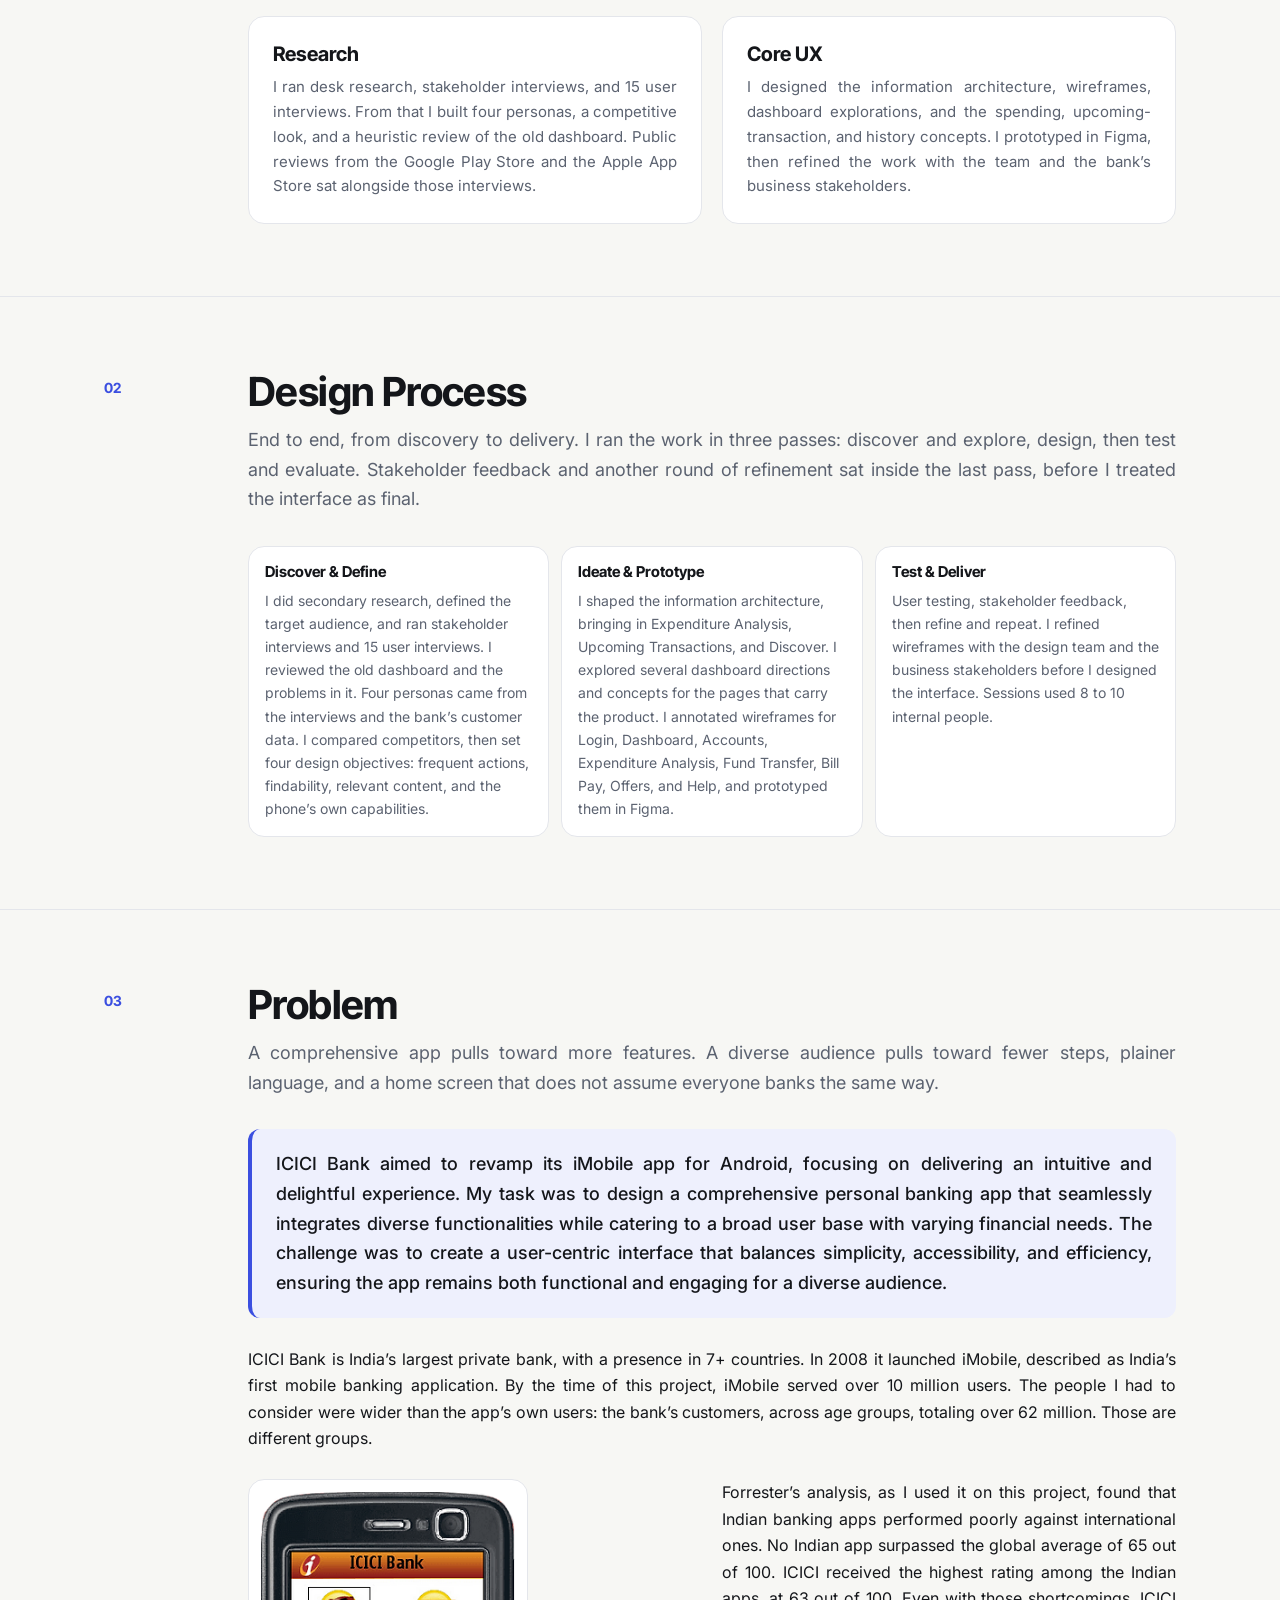
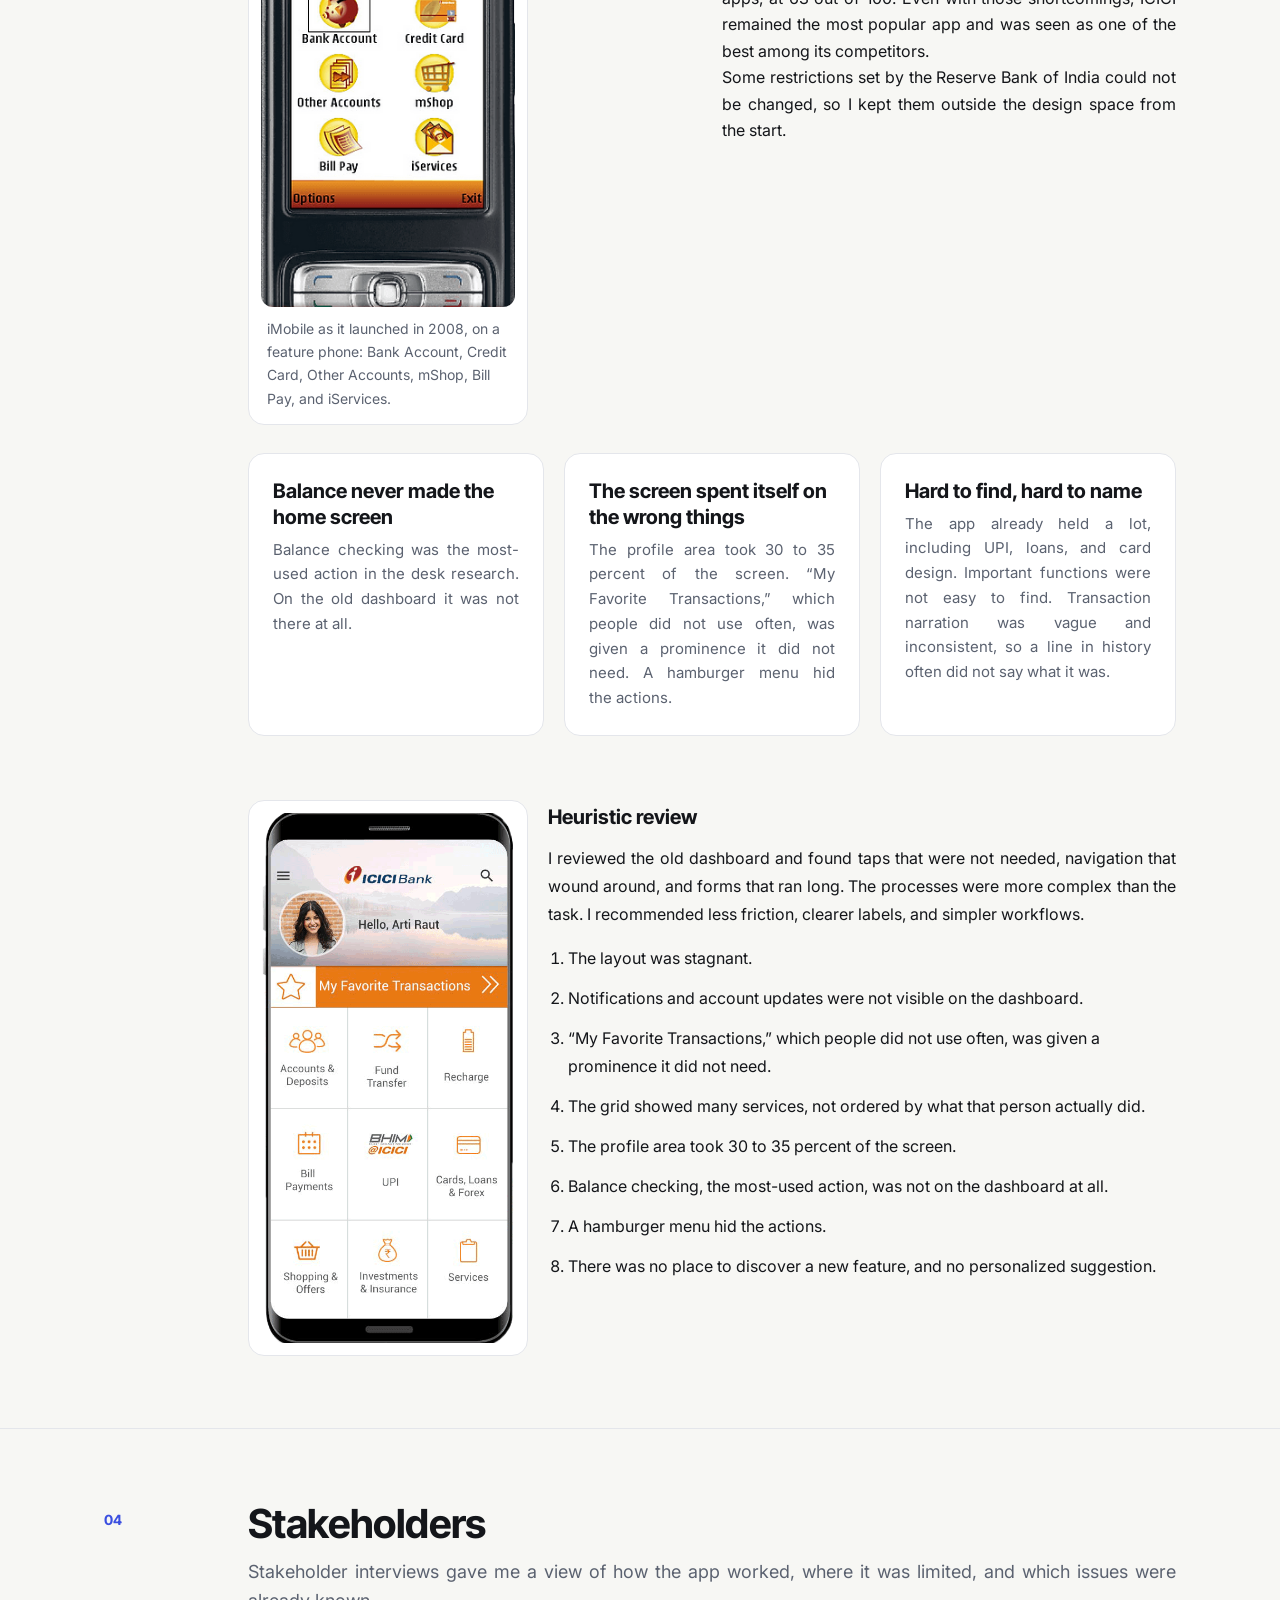
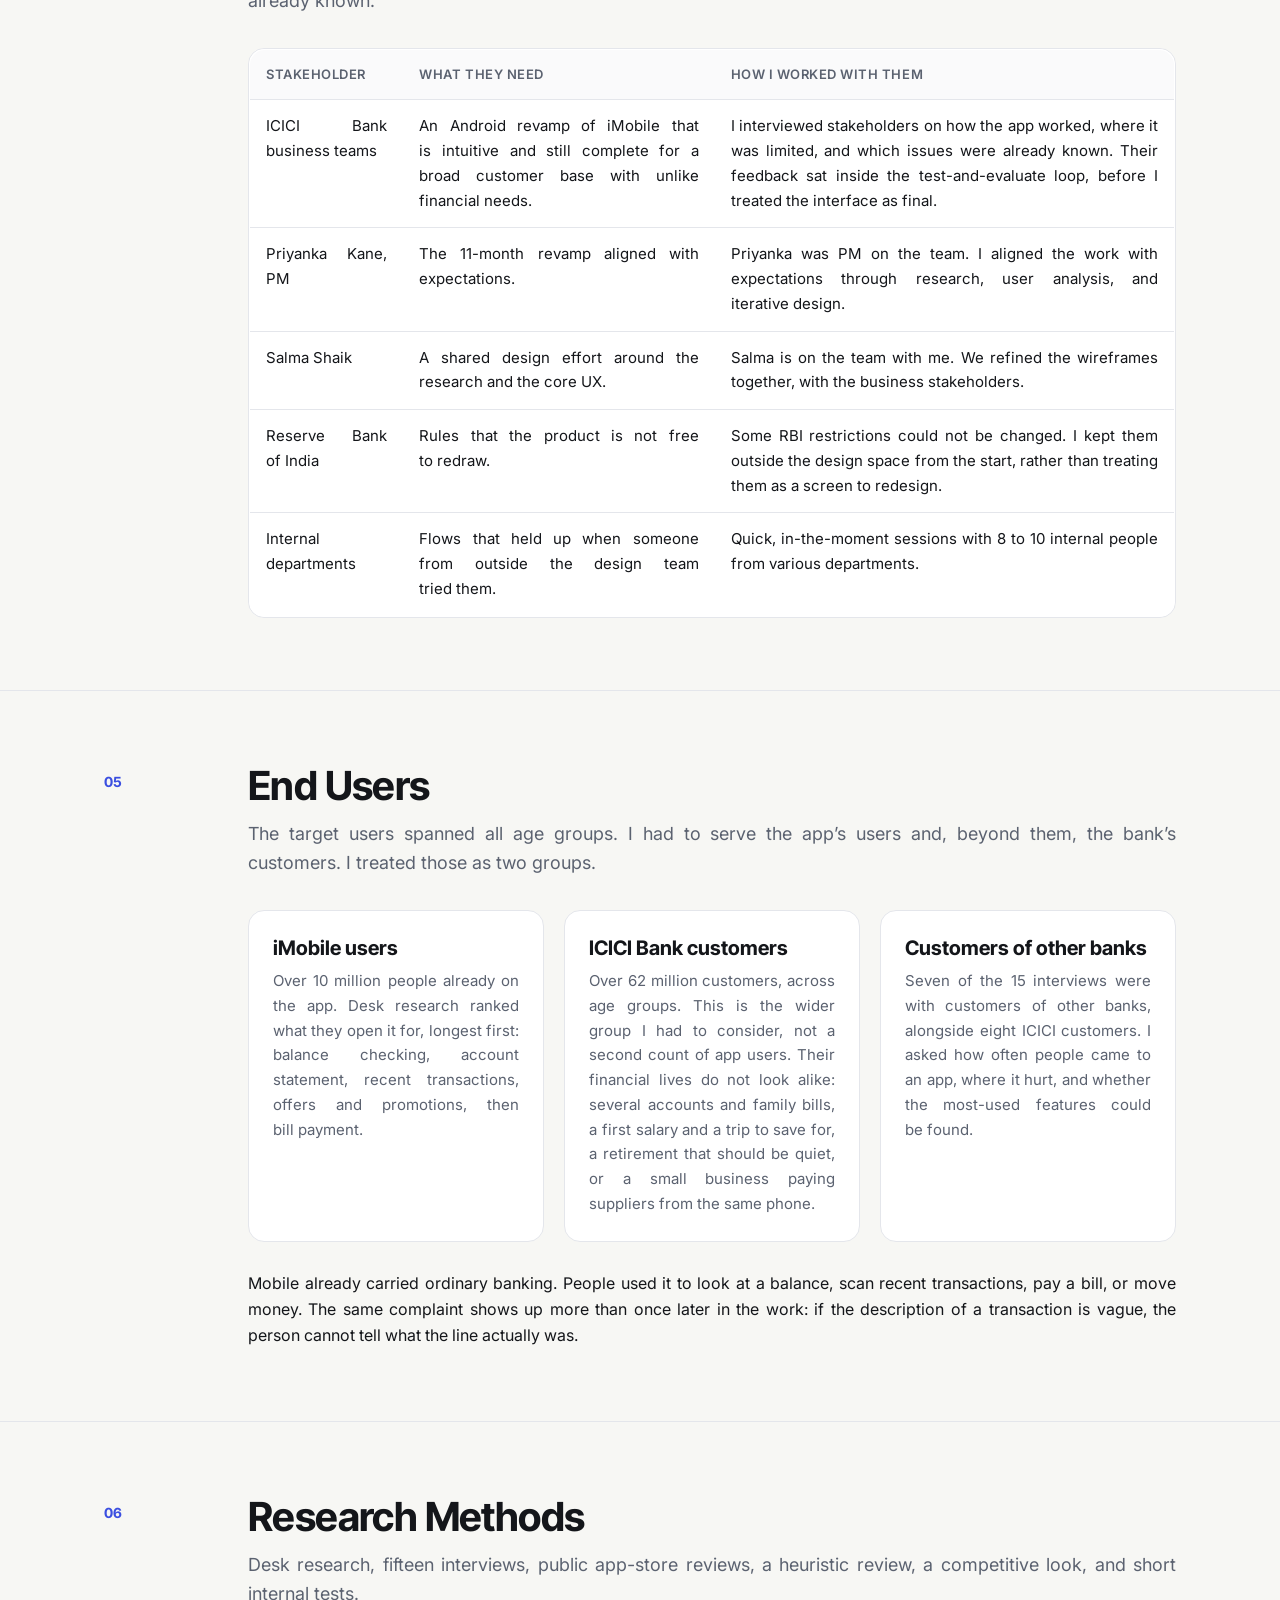
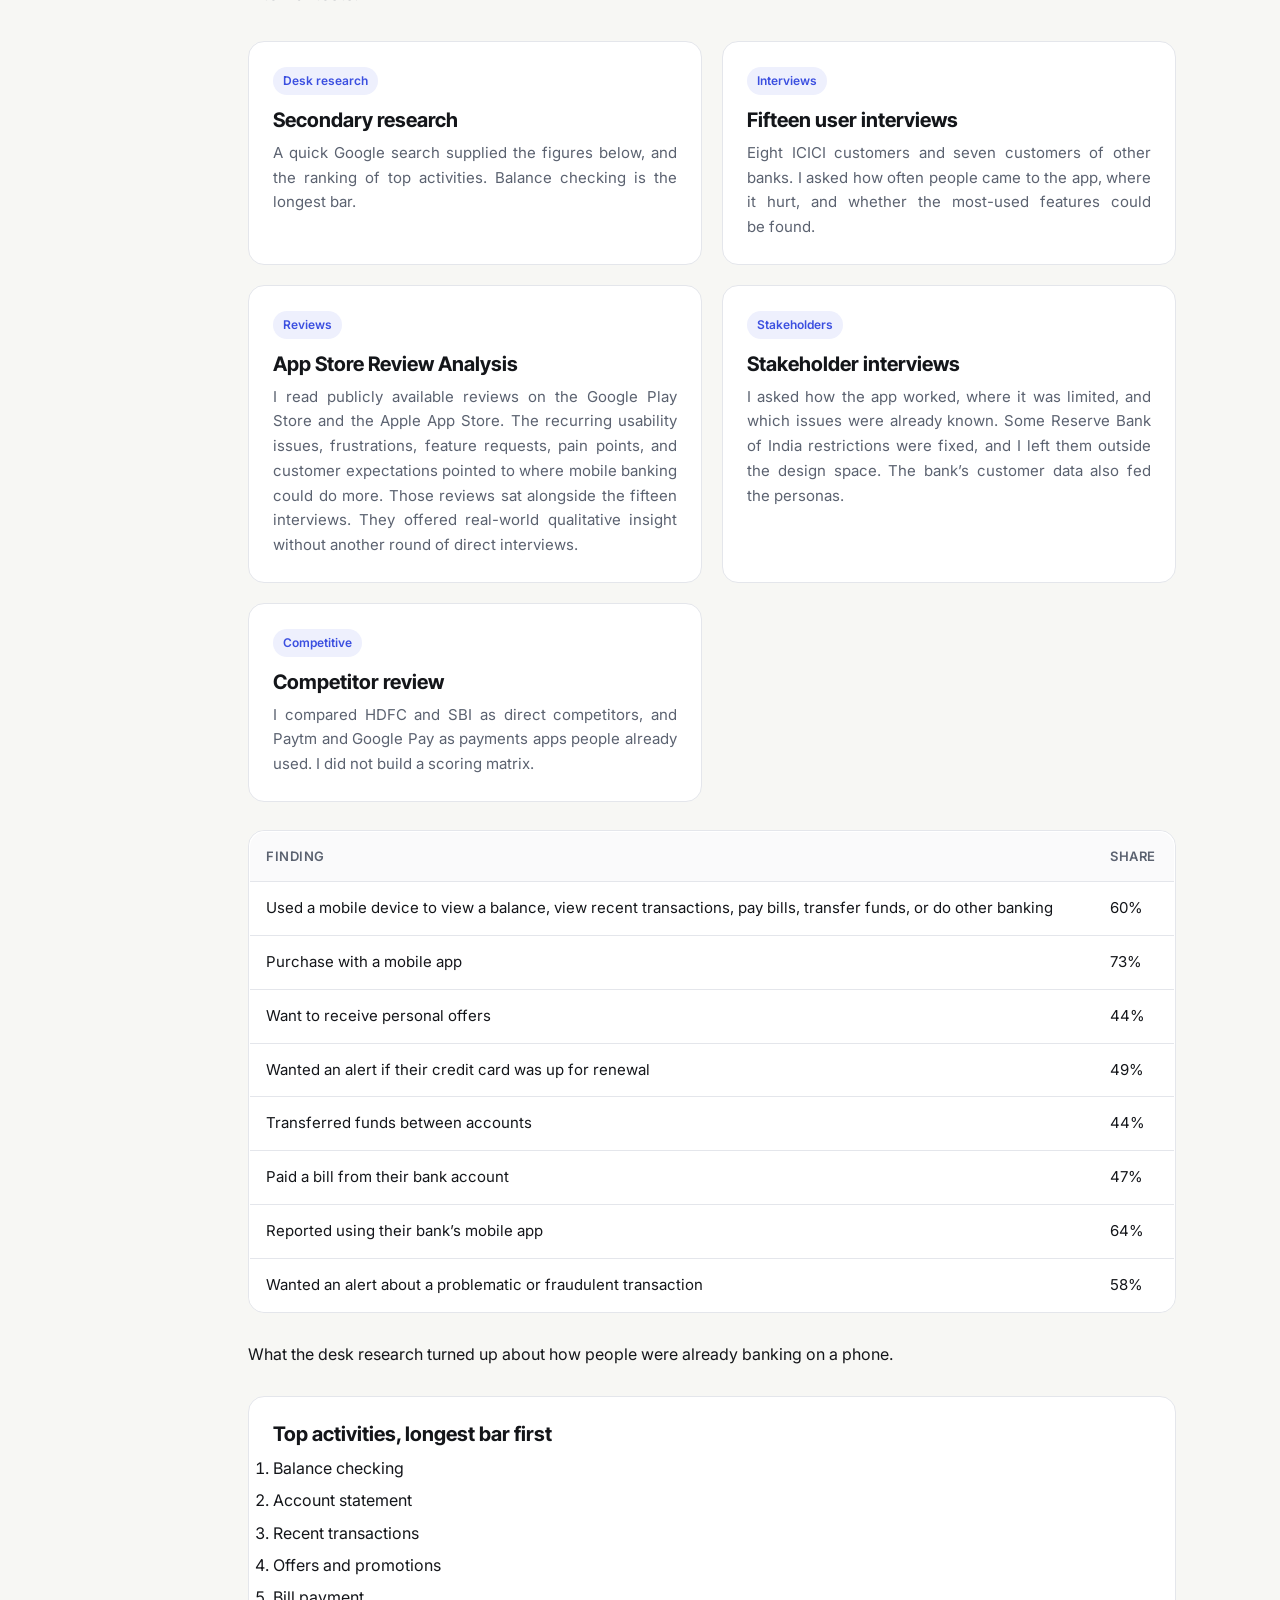
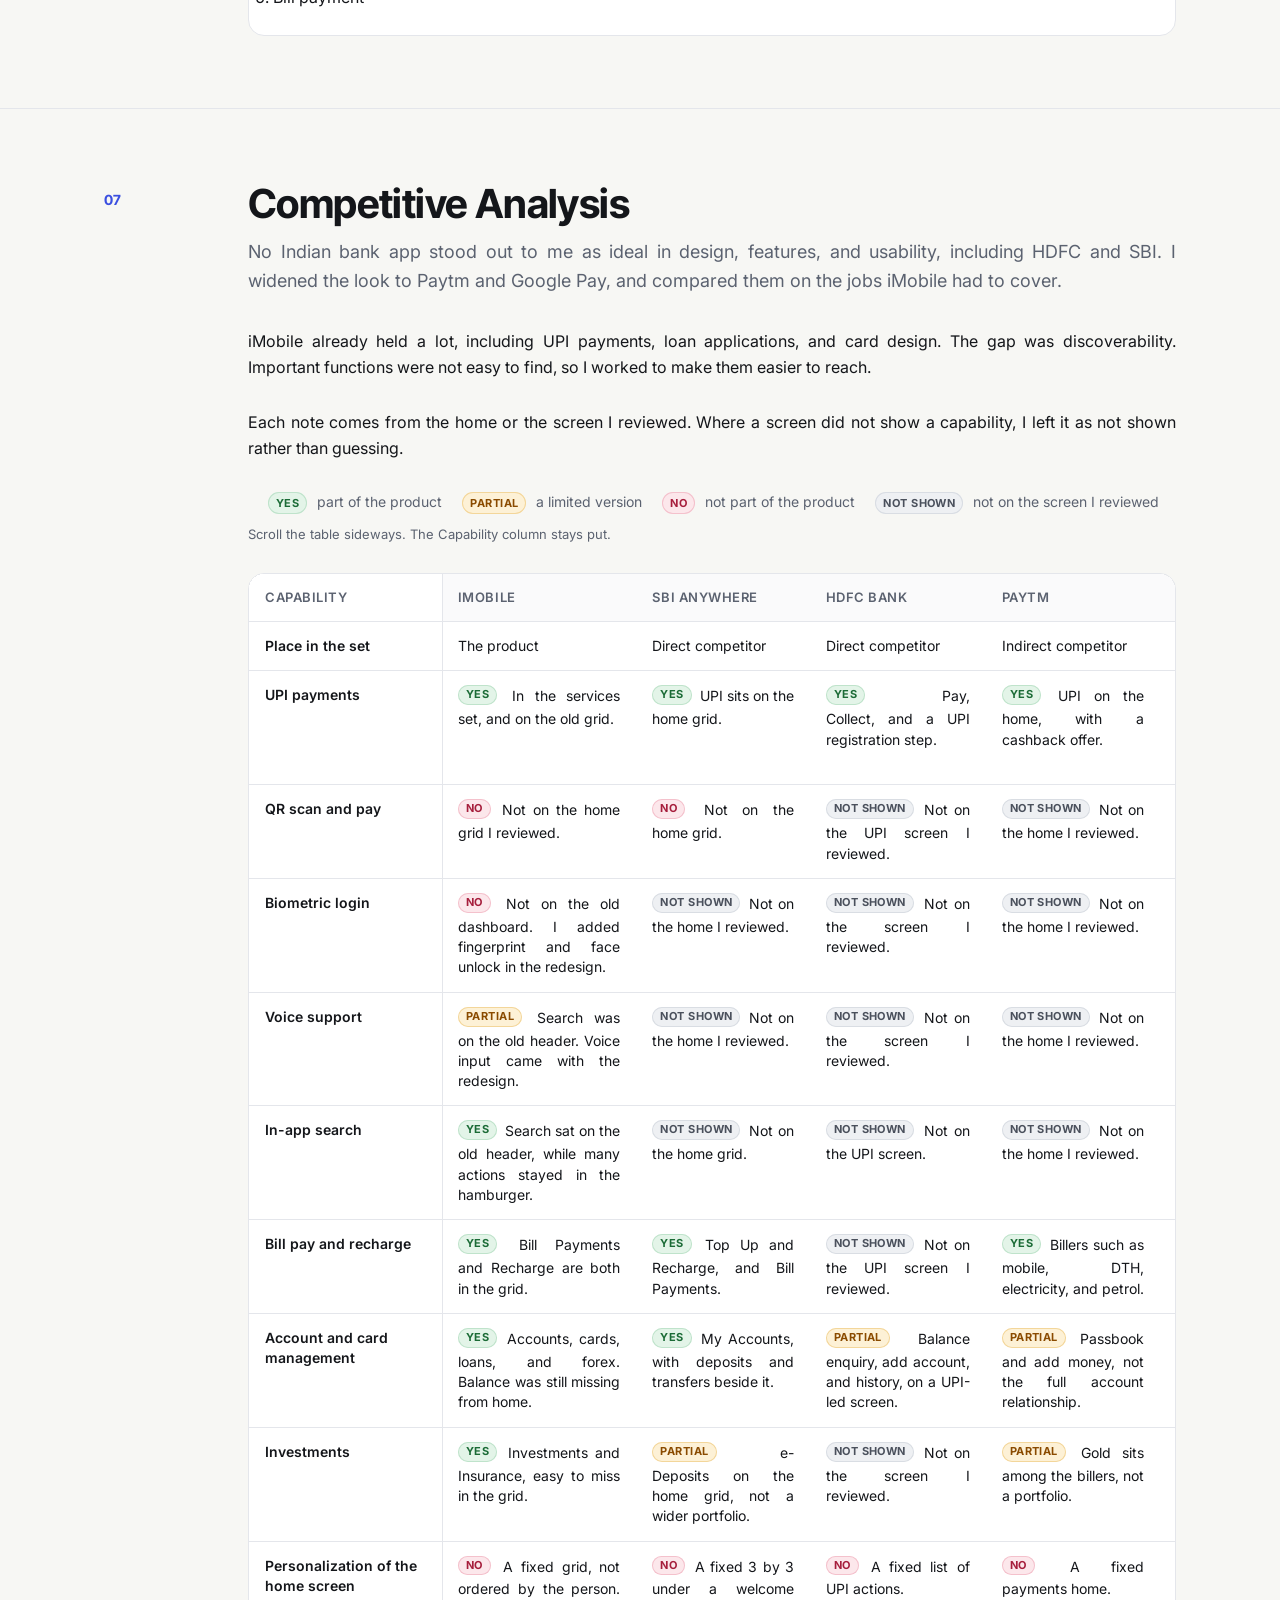
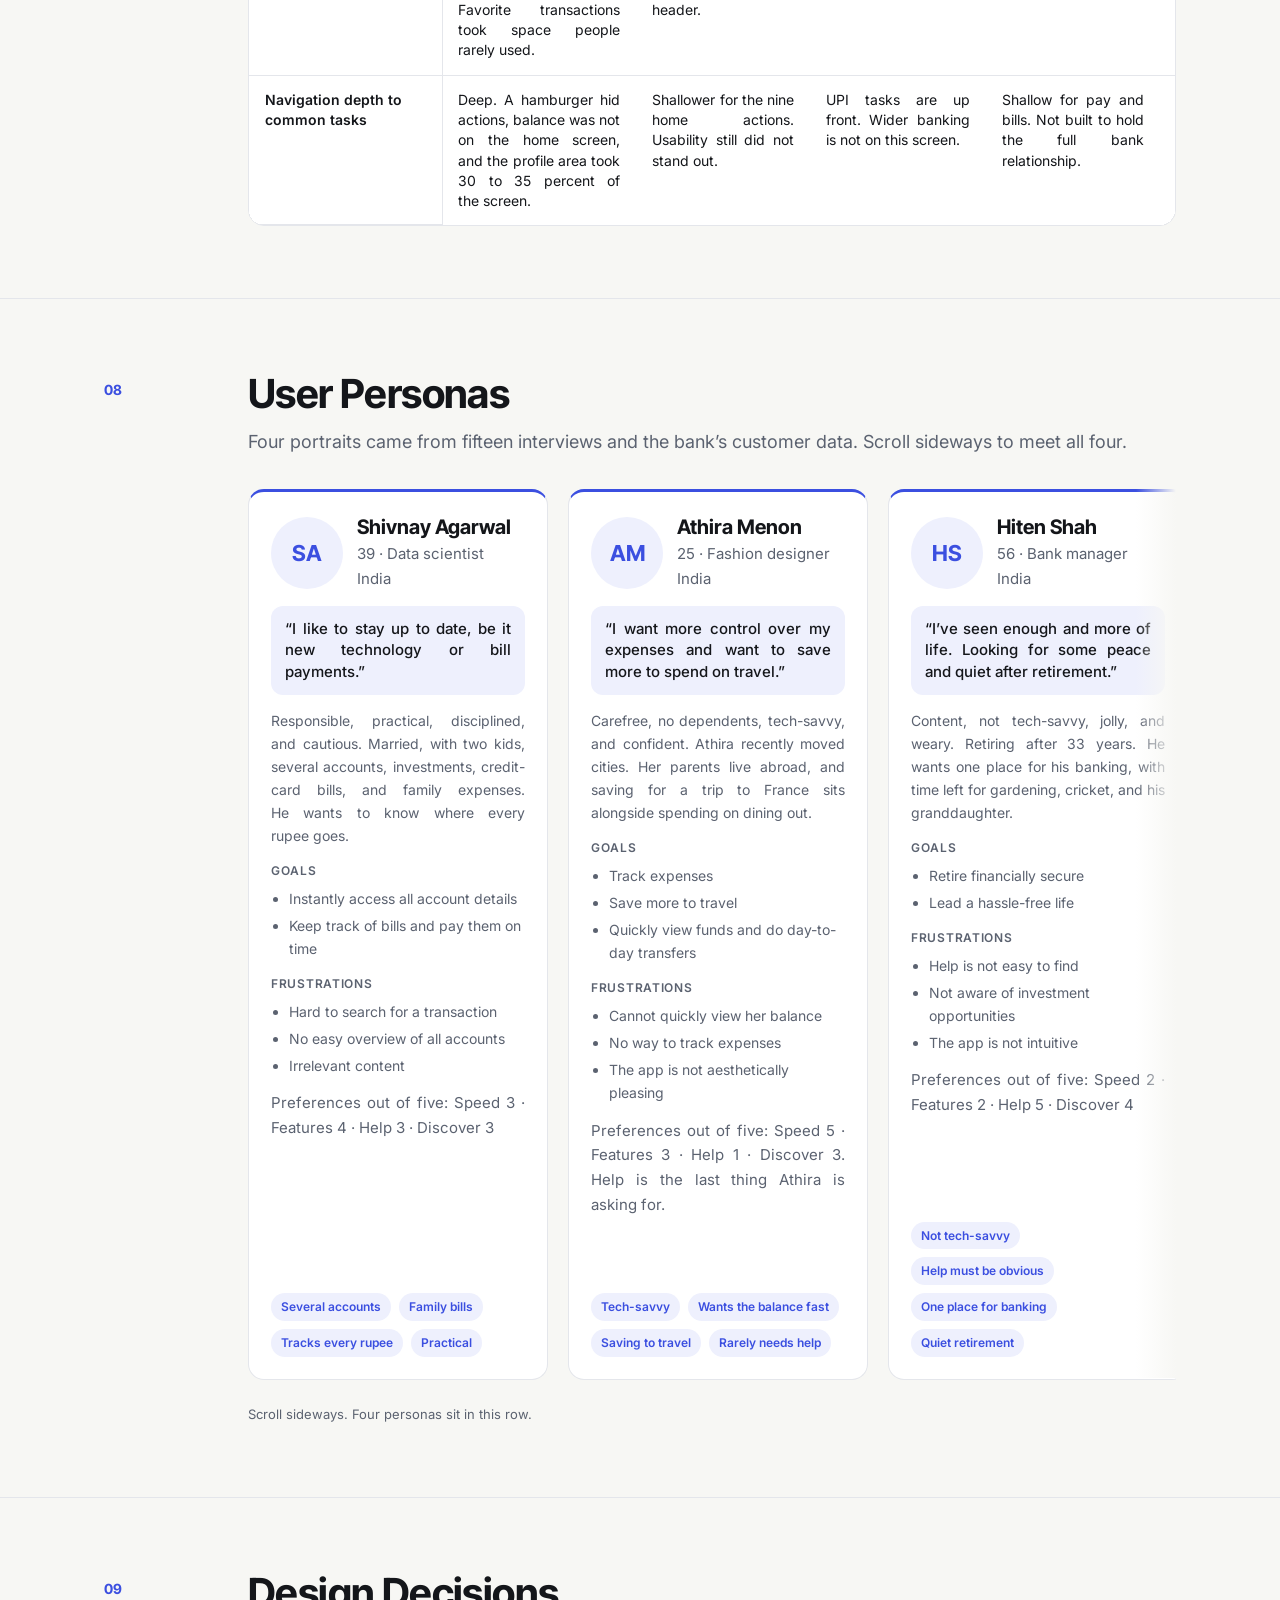
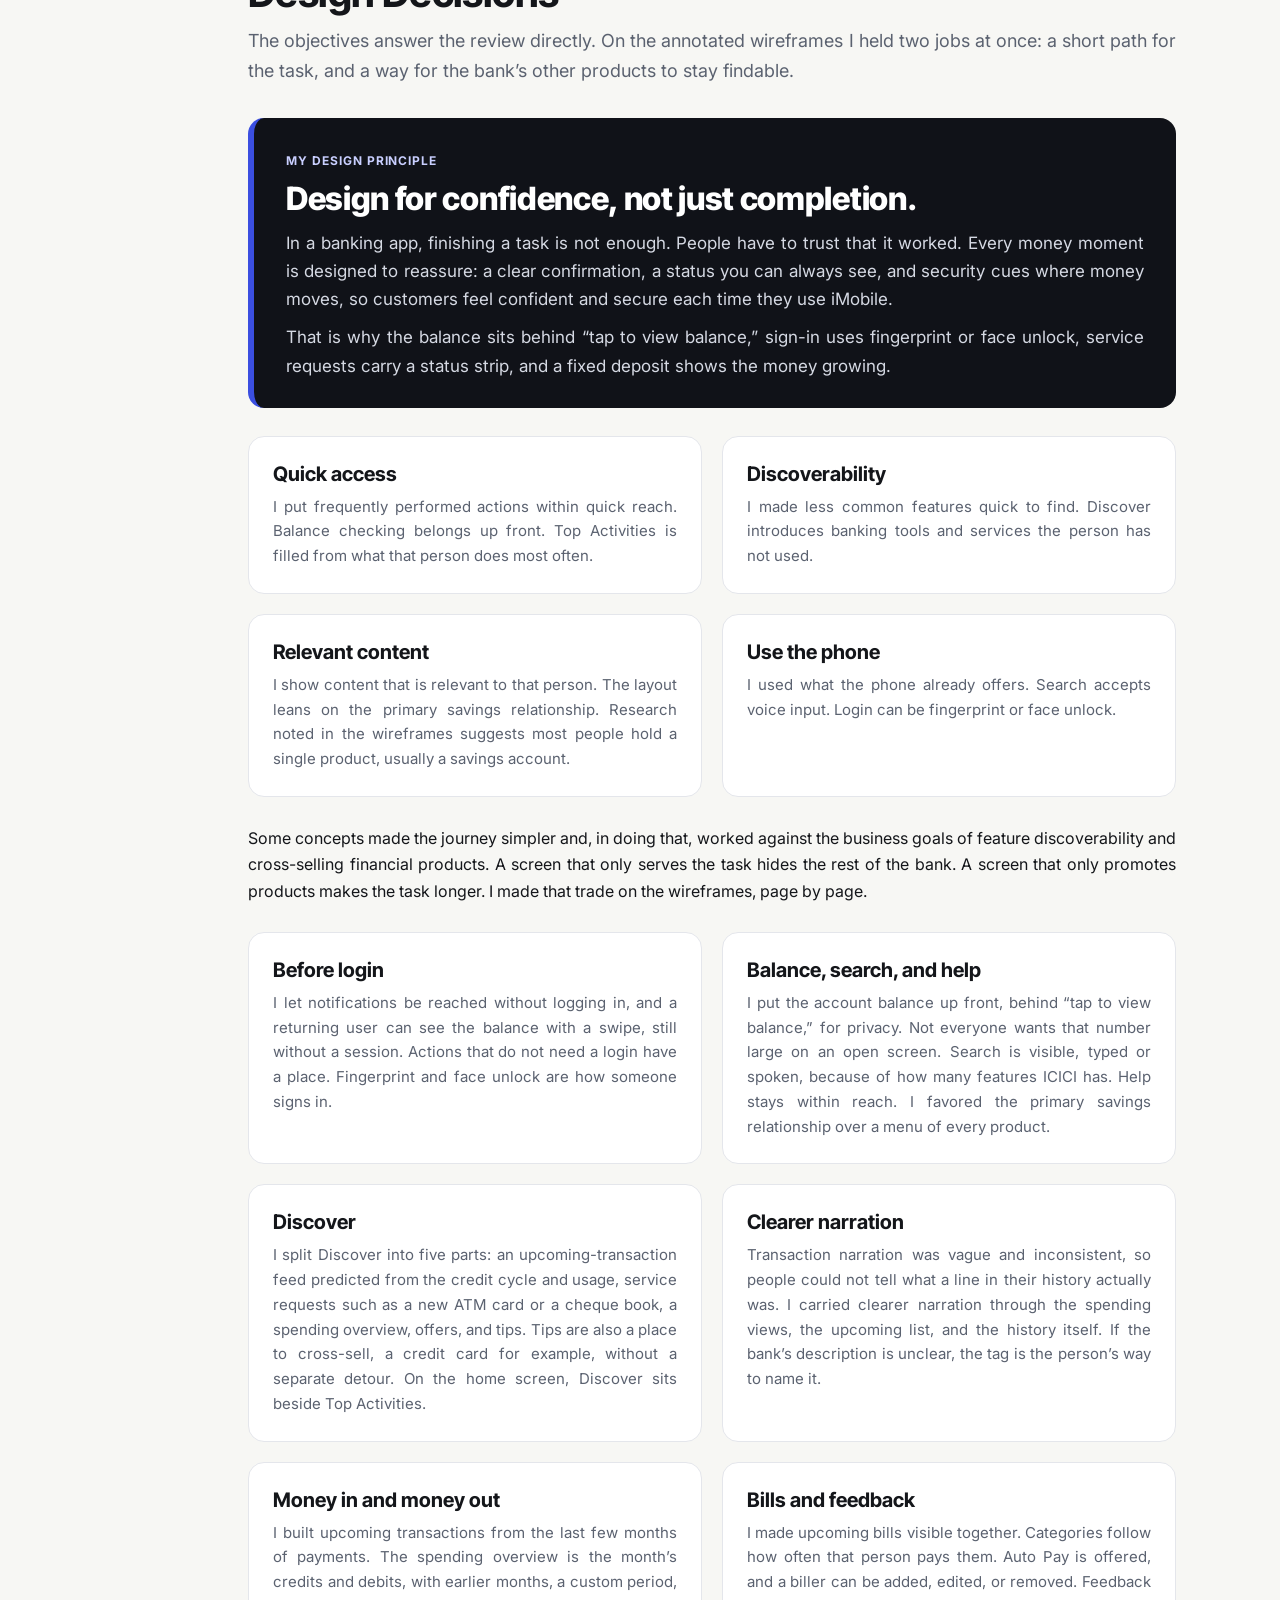
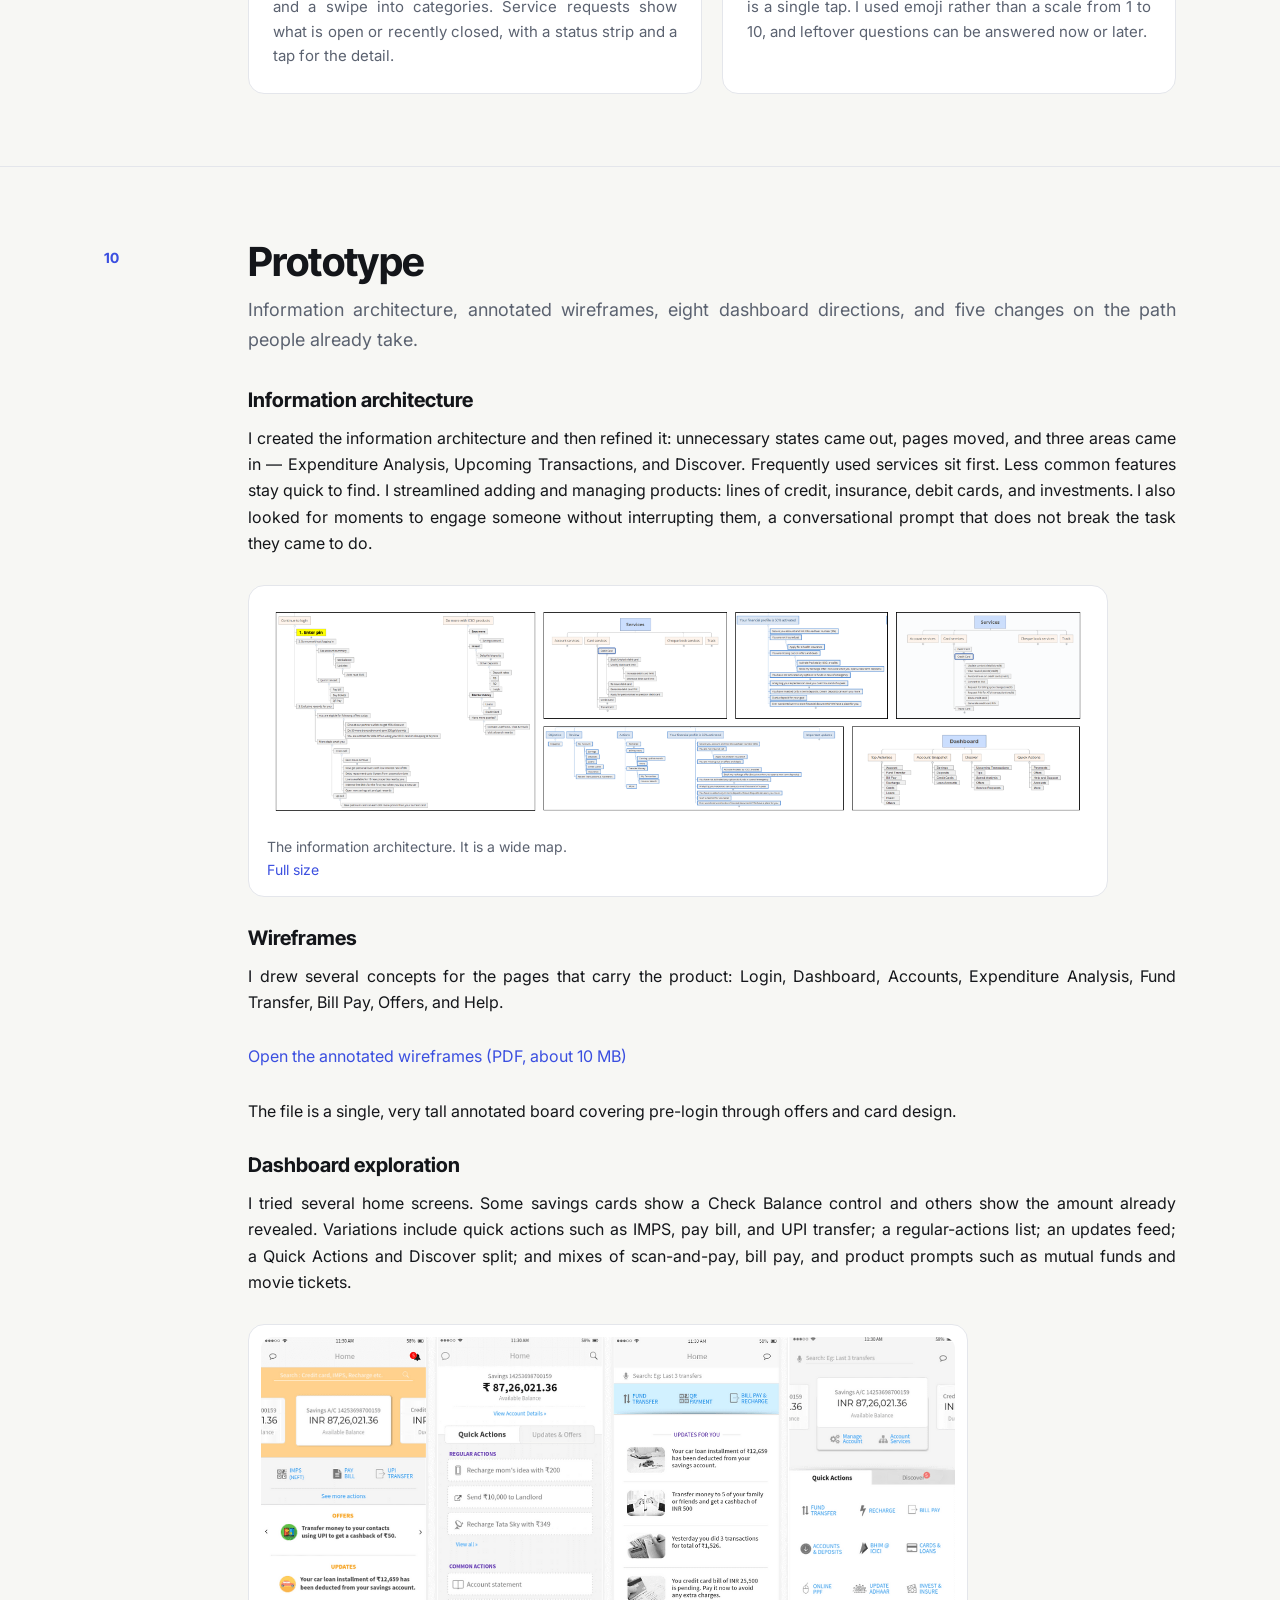
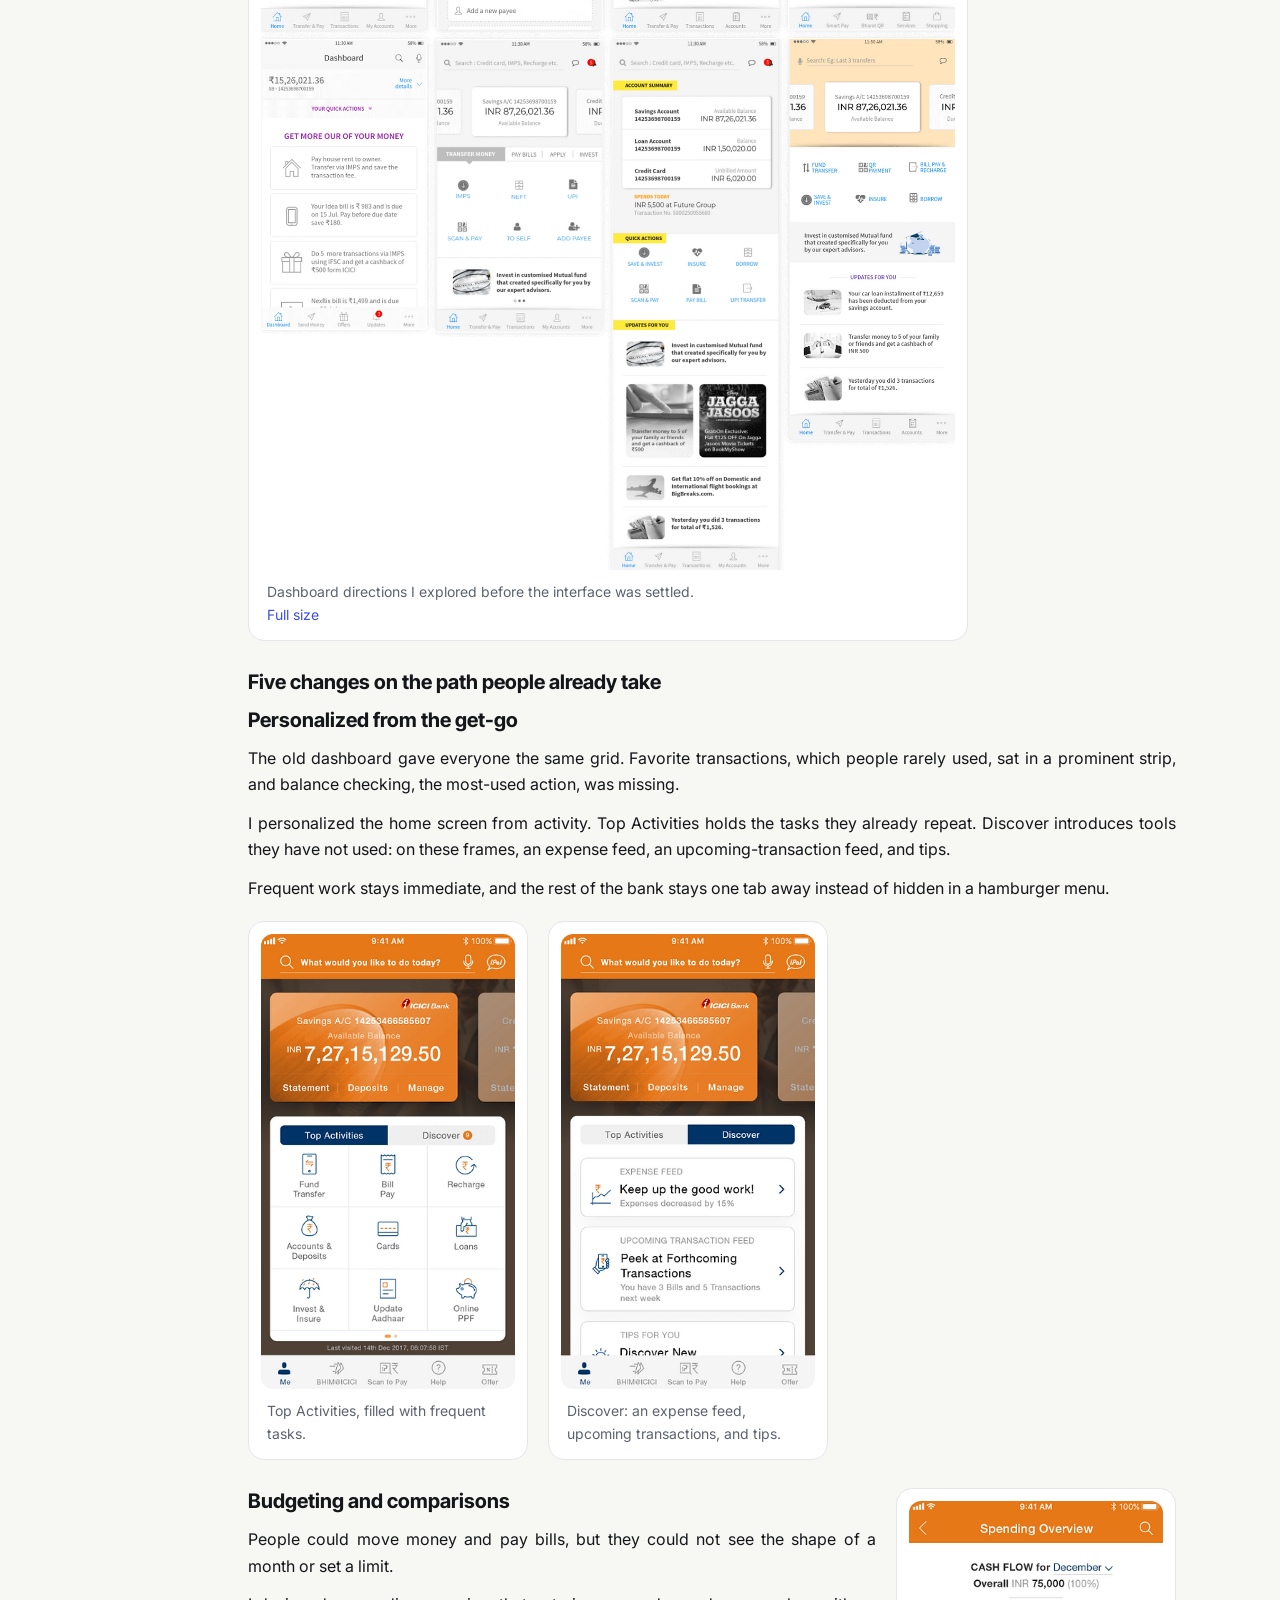
==== commit 06ddec60: "Align three design-process tiles and restore the original competitor table. Combine the five phases " ====
--- a/index.html
+++ b/index.html
@@ -151,15 +151,16 @@
   .persona-card blockquote,
   td{text-align:start;hyphens:manual}
 }
+#design .body{margin-left:0}
 #design .process{
   display:grid;
-  grid-template-columns:repeat(5,minmax(0,1fr));
+  grid-template-columns:repeat(3,minmax(0,1fr));
   gap:12px;
-  width:calc(100% + 120px);
-  margin-left:-120px;
+  width:auto;
+  margin:0 0 0 144px;
 }
 #design .process .step{
-  padding:18px 16px;
+  padding:16px;
   min-width:0;
   display:flex;
   flex-direction:column;
@@ -171,26 +172,12 @@
 .heuristic-layout{margin-top:64px}
 .heuristic-copy h3{margin-top:4px}
 @media (max-width:900px){
-  #design .process{
-    width:100%;
-    margin-left:0;
-    grid-template-columns:repeat(5,minmax(0,1fr));
-    overflow:visible;
-    gap:10px;
-  }
-  #design .process .step{padding:16px 8px}
-  #design .process .step b{font-size:14px}
-}
-@media (max-width:640px){
-  #design .process{
-    grid-template-columns:repeat(5,minmax(156px,1fr));
-    overflow-x:auto;
-    padding-bottom:8px;
-    scroll-snap-type:x proximity;
-    gap:12px;
-  }
-  #design .process .step{scroll-snap-align:start;padding:16px 12px}
-  #design .process .step b{font-size:15px}
+  #design .process{margin-left:0;gap:10px}
+  #design .process .step{padding:14px 12px}
+}
+@media (max-width:560px){
+  #design .process{grid-template-columns:1fr;gap:12px}
+  #design .process .step b{font-size:16px}
 }
 </style>
 </head>
@@ -232,10 +219,8 @@
   <div class="head"><div class="num">02</div><div><h2>Design Process</h2><p>End to end, from discovery to delivery. I ran the work in three passes: discover and explore, design, then test and evaluate. Stakeholder feedback and another round of refinement sat inside the last pass, before I treated the interface as final.</p></div></div>
   <div class="body">
     <div class="process">
-      <div class="step"><b>Discover</b><span>I did secondary research, defined the target audience, and ran stakeholder interviews and 15 user interviews. I reviewed the old dashboard and the problems in it.</span></div>
-      <div class="step"><b>Define</b><span>Four personas came from the interviews and the bank’s customer data. I compared competitors, then set four design objectives: frequent actions, findability, relevant content, and the phone’s own capabilities.</span></div>
-      <div class="step"><b>Ideate</b><span>I shaped the information architecture, bringing in Expenditure Analysis, Upcoming Transactions, and Discover. I explored several dashboard directions and concepts for the pages that carry the product.</span></div>
-      <div class="step"><b>Prototype</b><span>I annotated wireframes for Login, Dashboard, Accounts, Expenditure Analysis, Fund Transfer, Bill Pay, Offers, and Help, and prototyped them in Figma.</span></div>
+      <div class="step"><b>Discover &amp; Define</b><span>I did secondary research, defined the target audience, and ran stakeholder interviews and 15 user interviews. I reviewed the old dashboard and the problems in it. Four personas came from the interviews and the bank’s customer data. I compared competitors, then set four design objectives: frequent actions, findability, relevant content, and the phone’s own capabilities.</span></div>
+      <div class="step"><b>Ideate &amp; Prototype</b><span>I shaped the information architecture, bringing in Expenditure Analysis, Upcoming Transactions, and Discover. I explored several dashboard directions and concepts for the pages that carry the product. I annotated wireframes for Login, Dashboard, Accounts, Expenditure Analysis, Fund Transfer, Bill Pay, Offers, and Help, and prototyped them in Figma.</span></div>
       <div class="step"><b>Test &amp; Deliver</b><span>User testing, stakeholder feedback, then refine and repeat. I refined wireframes with the design team and the business stakeholders before I designed the interface. Sessions used 8 to 10 internal people.</span></div>
     </div>
   </div>
@@ -378,10 +363,12 @@
   <div class="head"><div class="num">07</div><div><h2>Competitive Analysis</h2><p>No Indian bank app stood out to me as ideal in design, features, and usability, including HDFC and SBI. I widened the look to Paytm and Google Pay, and compared them on the jobs iMobile had to cover.</p></div></div>
   <div class="body">
     <p>iMobile already held a lot, including UPI payments, loan applications, and card design. The gap was discoverability. Important functions were not easy to find, so I worked to make them easier to reach.</p>
+    <p>Each note comes from the home or the screen I reviewed. Where a screen did not show a capability, I left it as not shown rather than guessing.</p>
     <ul class="yn-legend" aria-label="Legend">
       <li><span class="yn">Yes</span> part of the product</li>
       <li><span class="yn partial">Partial</span> a limited version</li>
-      <li><span class="yn na">—</span> = not assessed</li>
+      <li><span class="yn no">No</span> not part of the product</li>
+      <li><span class="yn na">Not shown</span> not on the screen I reviewed</li>
     </ul>
     <p class="scroll-hint">Scroll the table sideways. The Capability column stays put.</p>
     <div class="table-scroll">
@@ -407,83 +394,83 @@
         </tr>
         <tr>
           <th scope="row">UPI payments</th>
-          <td><span class="yn">Yes</span></td>
-          <td><span class="yn">Yes</span></td>
-          <td><span class="yn">Yes</span></td>
-          <td><span class="yn">Yes</span></td>
-          <td><span class="yn">Yes</span></td>
+          <td><span class="yn">Yes</span> In the services set, and on the old grid.</td>
+          <td><span class="yn">Yes</span> UPI sits on the home grid.</td>
+          <td><span class="yn">Yes</span> Pay, Collect, and a UPI registration step.</td>
+          <td><span class="yn">Yes</span> UPI on the home, with a cashback offer.</td>
+          <td><span class="yn">Yes</span> Pay a person. The screen was still branded Tez.</td>
         </tr>
         <tr>
           <th scope="row">QR scan and pay</th>
-          <td><span class="yn">Yes</span></td>
-          <td><span class="yn na">—</span></td>
-          <td><span class="yn na">—</span></td>
-          <td><span class="yn">Yes</span></td>
-          <td><span class="yn">Yes</span></td>
+          <td><span class="yn no">No</span> Not on the home grid I reviewed.</td>
+          <td><span class="yn no">No</span> Not on the home grid.</td>
+          <td><span class="yn na">Not shown</span> Not on the UPI screen I reviewed.</td>
+          <td><span class="yn na">Not shown</span> Not on the home I reviewed.</td>
+          <td><span class="yn na">Not shown</span> Not on the screen I reviewed.</td>
         </tr>
         <tr>
           <th scope="row">Biometric login</th>
-          <td><span class="yn">Yes</span></td>
-          <td><span class="yn na">—</span></td>
-          <td><span class="yn">Yes</span></td>
-          <td><span class="yn">Yes</span></td>
-          <td><span class="yn partial">Partial</span></td>
+          <td><span class="yn no">No</span> Not on the old dashboard. I added fingerprint and face unlock in the redesign.</td>
+          <td><span class="yn na">Not shown</span> Not on the home I reviewed.</td>
+          <td><span class="yn na">Not shown</span> Not on the screen I reviewed.</td>
+          <td><span class="yn na">Not shown</span> Not on the home I reviewed.</td>
+          <td><span class="yn na">Not shown</span> Not on the screen I reviewed.</td>
         </tr>
         <tr>
           <th scope="row">Voice support</th>
-          <td><span class="yn">Yes</span></td>
-          <td><span class="yn">Yes</span></td>
-          <td><span class="yn na">—</span></td>
-          <td><span class="yn na">—</span></td>
-          <td><span class="yn na">—</span></td>
+          <td><span class="yn partial">Partial</span> Search was on the old header. Voice input came with the redesign.</td>
+          <td><span class="yn na">Not shown</span> Not on the home I reviewed.</td>
+          <td><span class="yn na">Not shown</span> Not on the screen I reviewed.</td>
+          <td><span class="yn na">Not shown</span> Not on the home I reviewed.</td>
+          <td><span class="yn na">Not shown</span> Not on the screen I reviewed.</td>
         </tr>
         <tr>
           <th scope="row">In-app search</th>
-          <td><span class="yn">Yes</span></td>
-          <td><span class="yn na">—</span></td>
-          <td><span class="yn na">—</span></td>
-          <td><span class="yn na">—</span></td>
-          <td><span class="yn na">—</span></td>
+          <td><span class="yn">Yes</span> Search sat on the old header, while many actions stayed in the hamburger.</td>
+          <td><span class="yn na">Not shown</span> Not on the home grid.</td>
+          <td><span class="yn na">Not shown</span> Not on the UPI screen.</td>
+          <td><span class="yn na">Not shown</span> Not on the home I reviewed.</td>
+          <td><span class="yn na">Not shown</span> Not on the screen I reviewed.</td>
         </tr>
         <tr>
           <th scope="row">Bill pay and recharge</th>
-          <td><span class="yn">Yes</span></td>
-          <td><span class="yn">Yes</span></td>
-          <td><span class="yn">Yes</span></td>
-          <td><span class="yn">Yes</span></td>
-          <td><span class="yn">Yes</span></td>
+          <td><span class="yn">Yes</span> Bill Payments and Recharge are both in the grid.</td>
+          <td><span class="yn">Yes</span> Top Up and Recharge, and Bill Payments.</td>
+          <td><span class="yn na">Not shown</span> Not on the UPI screen I reviewed.</td>
+          <td><span class="yn">Yes</span> Billers such as mobile, DTH, electricity, and petrol.</td>
+          <td><span class="yn na">Not shown</span> The screen is for paying a person.</td>
         </tr>
         <tr>
           <th scope="row">Account and card management</th>
-          <td><span class="yn">Yes</span></td>
-          <td><span class="yn">Yes</span></td>
-          <td><span class="yn">Yes</span></td>
-          <td><span class="yn partial">Partial</span> Passbook, not the full bank relationship.</td>
-          <td><span class="yn partial">Partial</span></td>
+          <td><span class="yn">Yes</span> Accounts, cards, loans, and forex. Balance was still missing from home.</td>
+          <td><span class="yn">Yes</span> My Accounts, with deposits and transfers beside it.</td>
+          <td><span class="yn partial">Partial</span> Balance enquiry, add account, and history, on a UPI-led screen.</td>
+          <td><span class="yn partial">Partial</span> Passbook and add money, not the full account relationship.</td>
+          <td><span class="yn no">No</span> A payments home, not accounts and cards.</td>
         </tr>
         <tr>
           <th scope="row">Investments</th>
-          <td><span class="yn">Yes</span></td>
-          <td><span class="yn partial">Partial</span> e-Deposits. Mutual funds sit on YONO, a different app.</td>
-          <td><span class="yn partial">Partial</span></td>
-          <td><span class="yn partial">Partial</span></td>
-          <td><span class="yn na">—</span></td>
+          <td><span class="yn">Yes</span> Investments and Insurance, easy to miss in the grid.</td>
+          <td><span class="yn partial">Partial</span> e-Deposits on the home grid, not a wider portfolio.</td>
+          <td><span class="yn na">Not shown</span> Not on the screen I reviewed.</td>
+          <td><span class="yn partial">Partial</span> Gold sits among the billers, not a portfolio.</td>
+          <td><span class="yn no">No</span> Not part of this payments home.</td>
         </tr>
         <tr>
           <th scope="row">Personalization of the home screen</th>
-          <td><span class="yn">Yes</span></td>
-          <td><span class="yn na">—</span></td>
-          <td><span class="yn">Yes</span></td>
-          <td><span class="yn na">—</span></td>
-          <td><span class="yn na">—</span></td>
+          <td><span class="yn no">No</span> A fixed grid, not ordered by the person. Favorite transactions took space people rarely used.</td>
+          <td><span class="yn no">No</span> A fixed 3 by 3 under a welcome header.</td>
+          <td><span class="yn no">No</span> A fixed list of UPI actions.</td>
+          <td><span class="yn no">No</span> A fixed payments home.</td>
+          <td><span class="yn no">No</span> A fixed grid of people.</td>
         </tr>
         <tr>
           <th scope="row">Navigation depth to common tasks</th>
-          <td>On the reviewed previous home, a hamburger hid actions and balance was not shown.</td>
-          <td>On the reviewed home, nine actions sit on the first grid.</td>
-          <td>On the reviewed screen, UPI tasks are up front.</td>
-          <td>On the reviewed home, pay and bills are shallow.</td>
-          <td>On the reviewed screen, paying a person is shallow.</td>
+          <td>Deep. A hamburger hid actions, balance was not on the home screen, and the profile area took 30 to 35 percent of the screen.</td>
+          <td>Shallower for the nine home actions. Usability still did not stand out.</td>
+          <td>UPI tasks are up front. Wider banking is not on this screen.</td>
+          <td>Shallow for pay and bills. Not built to hold the full bank relationship.</td>
+          <td>Shallow for paying someone.</td>
         </tr>
       </tbody>
     </table>
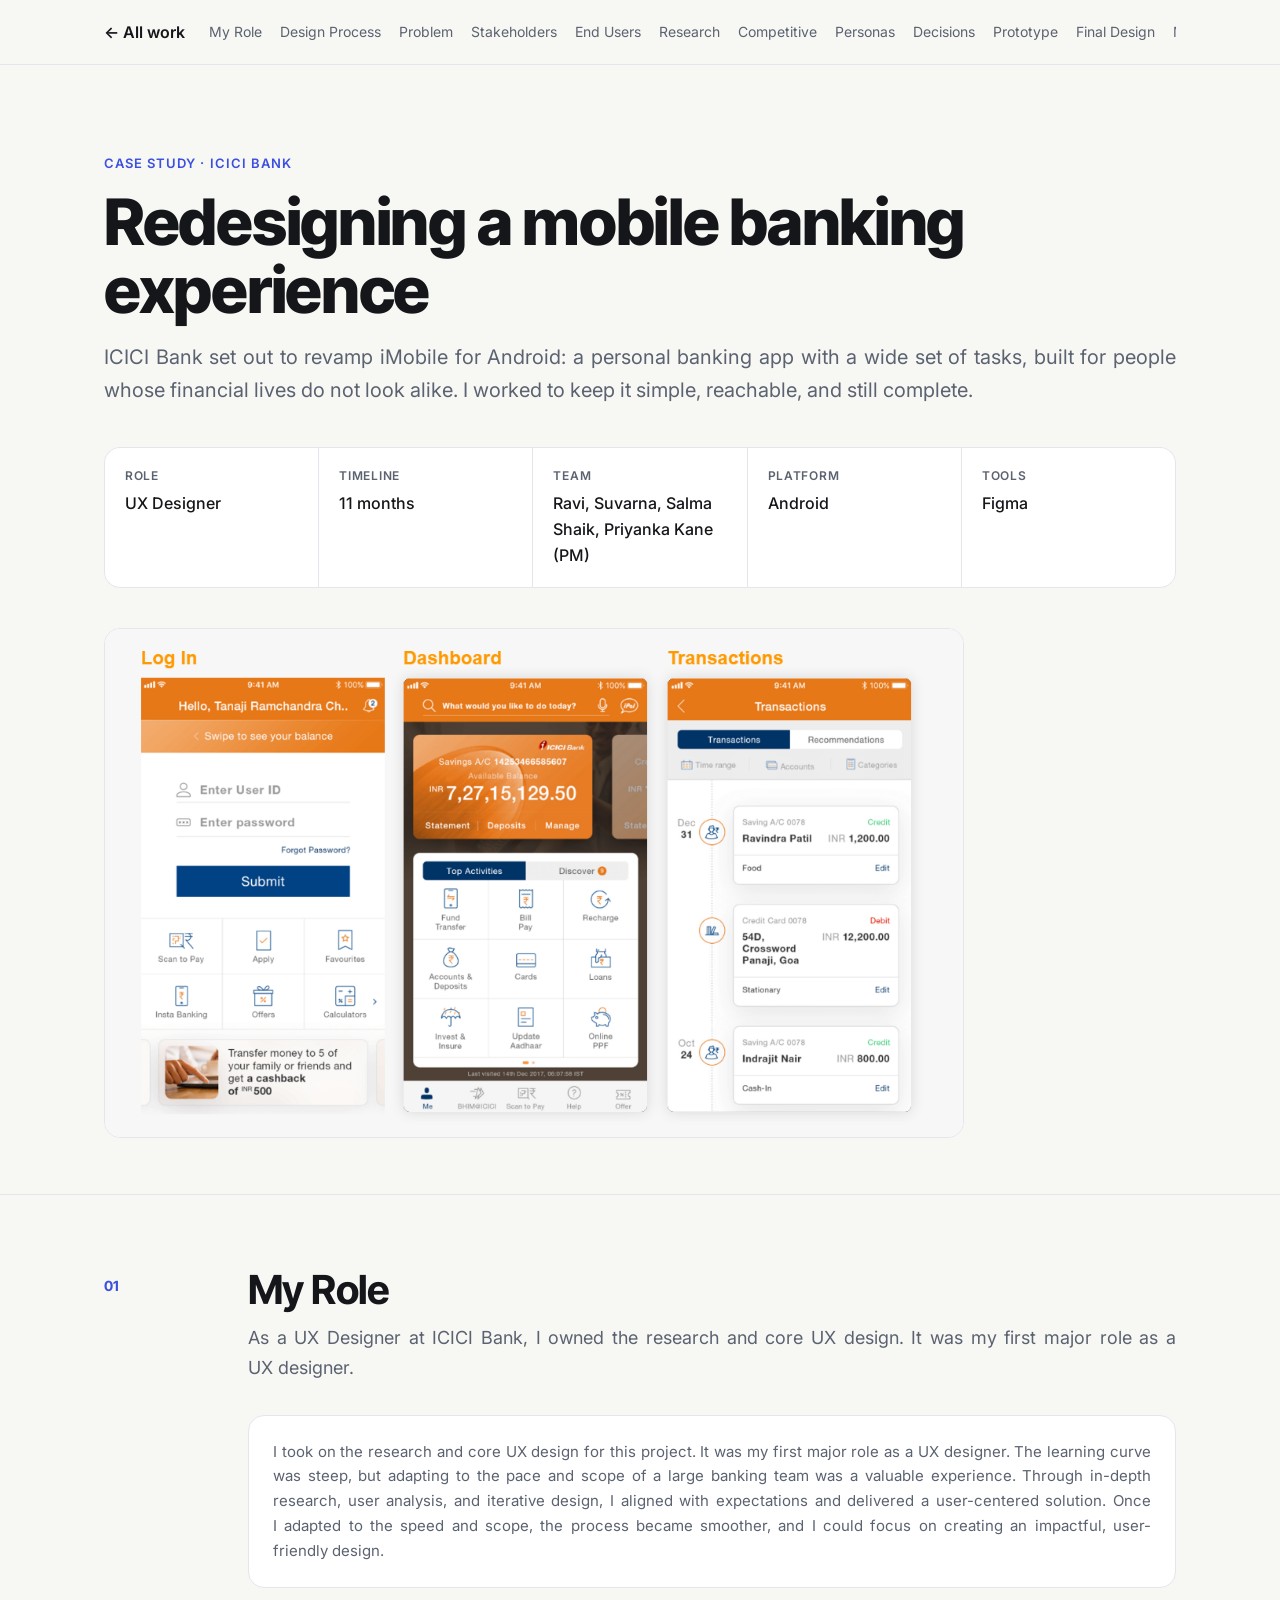
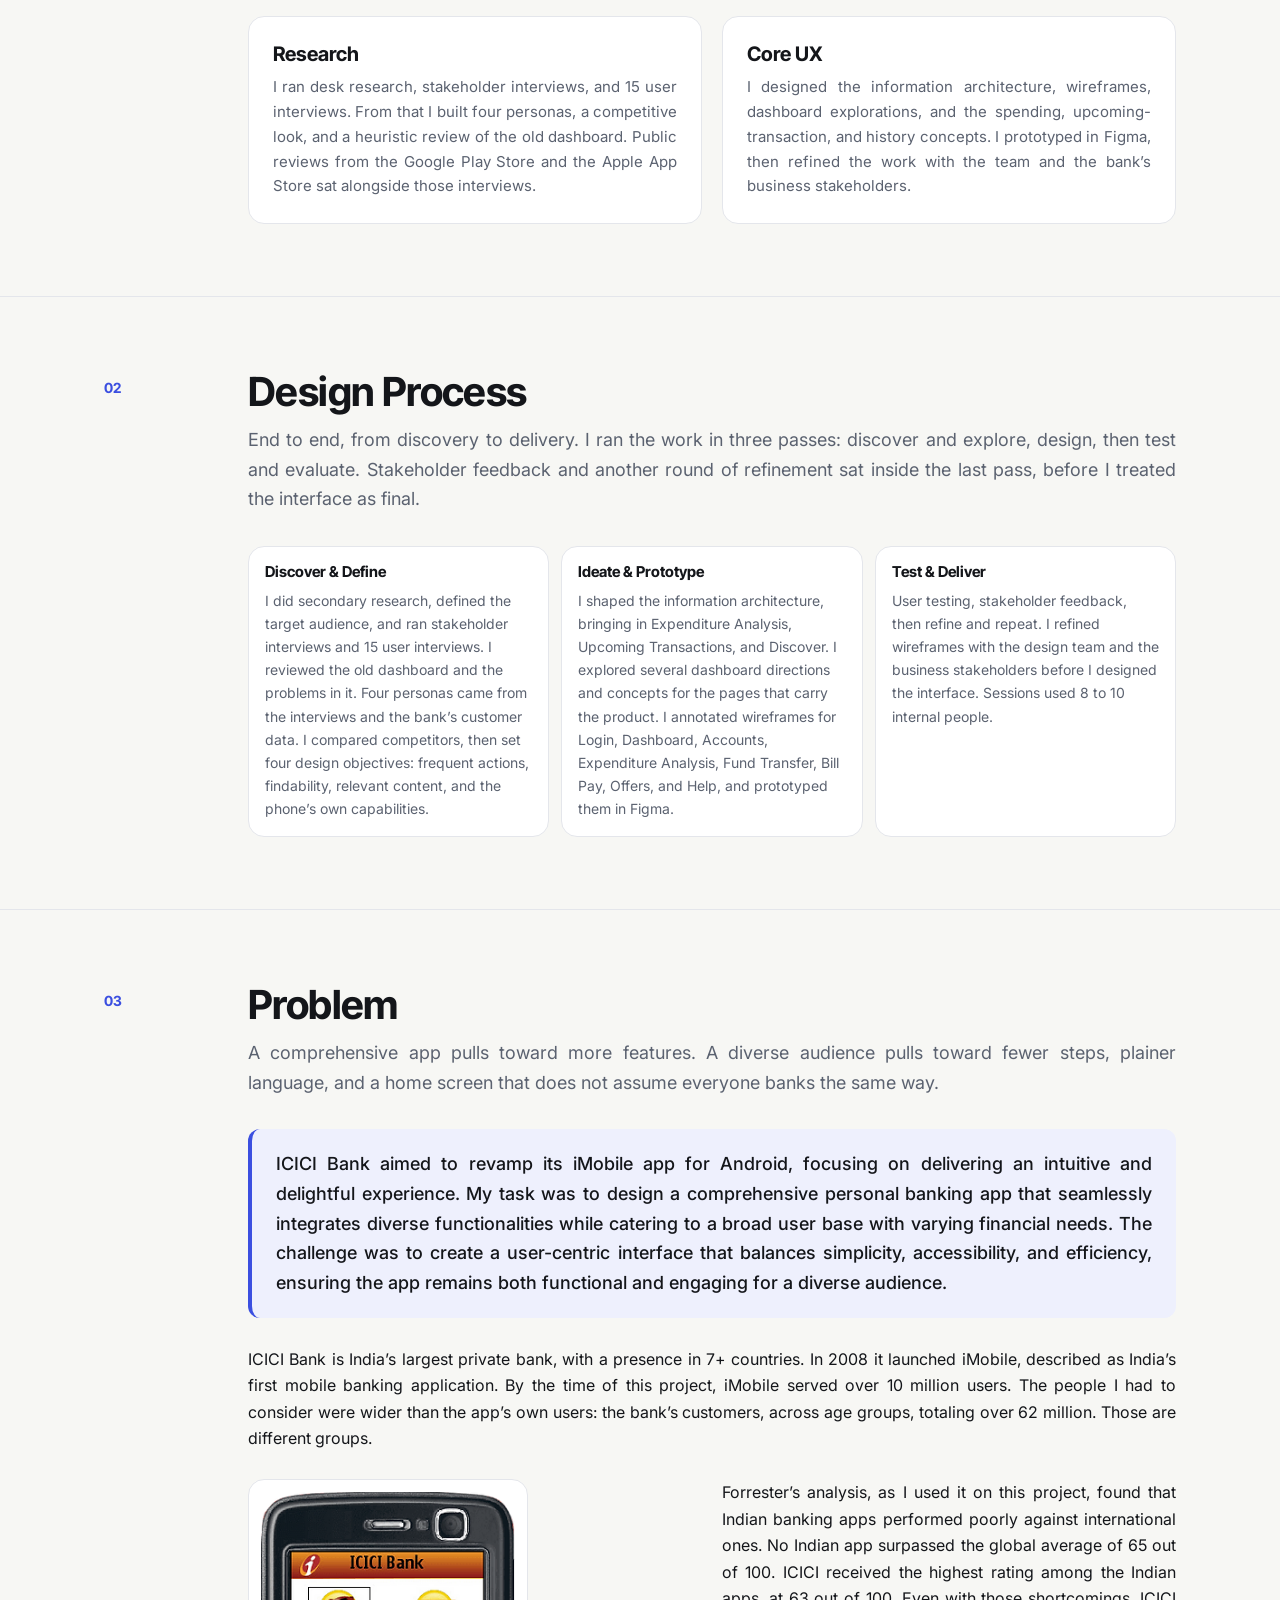
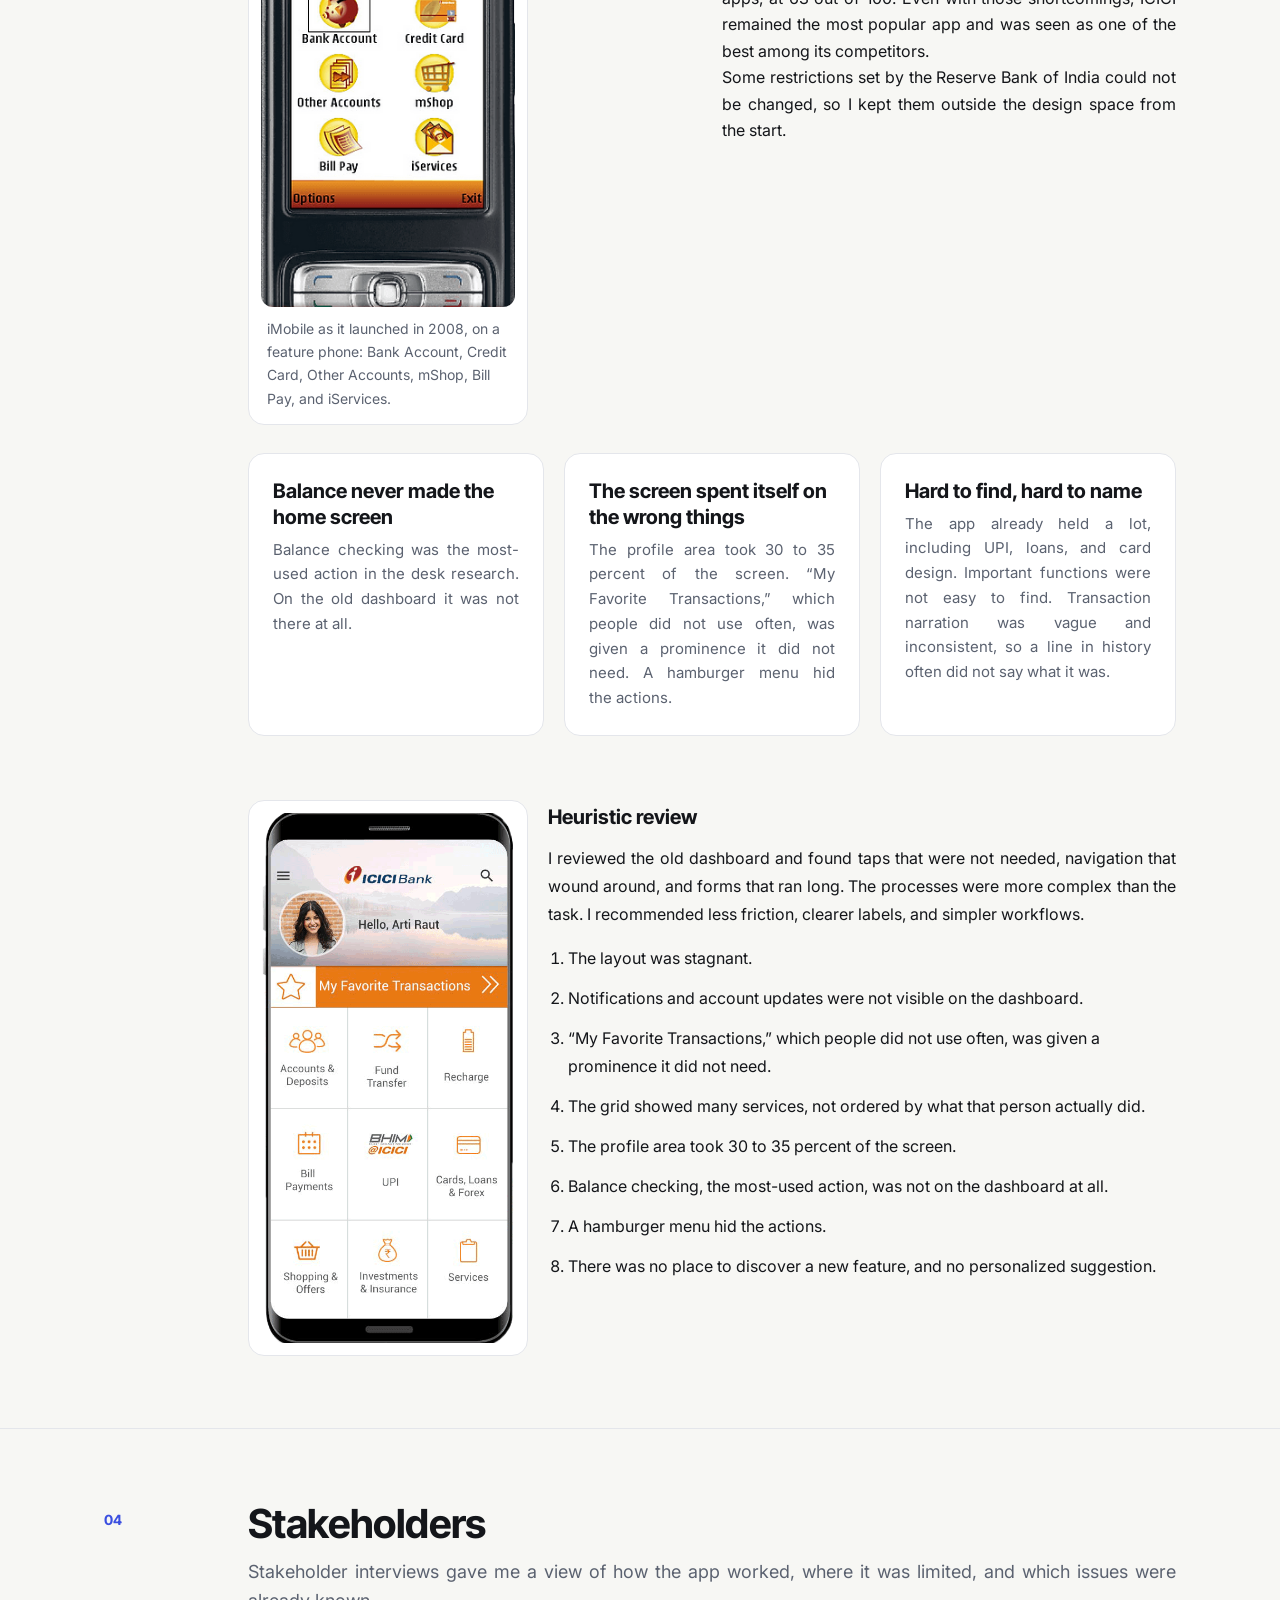
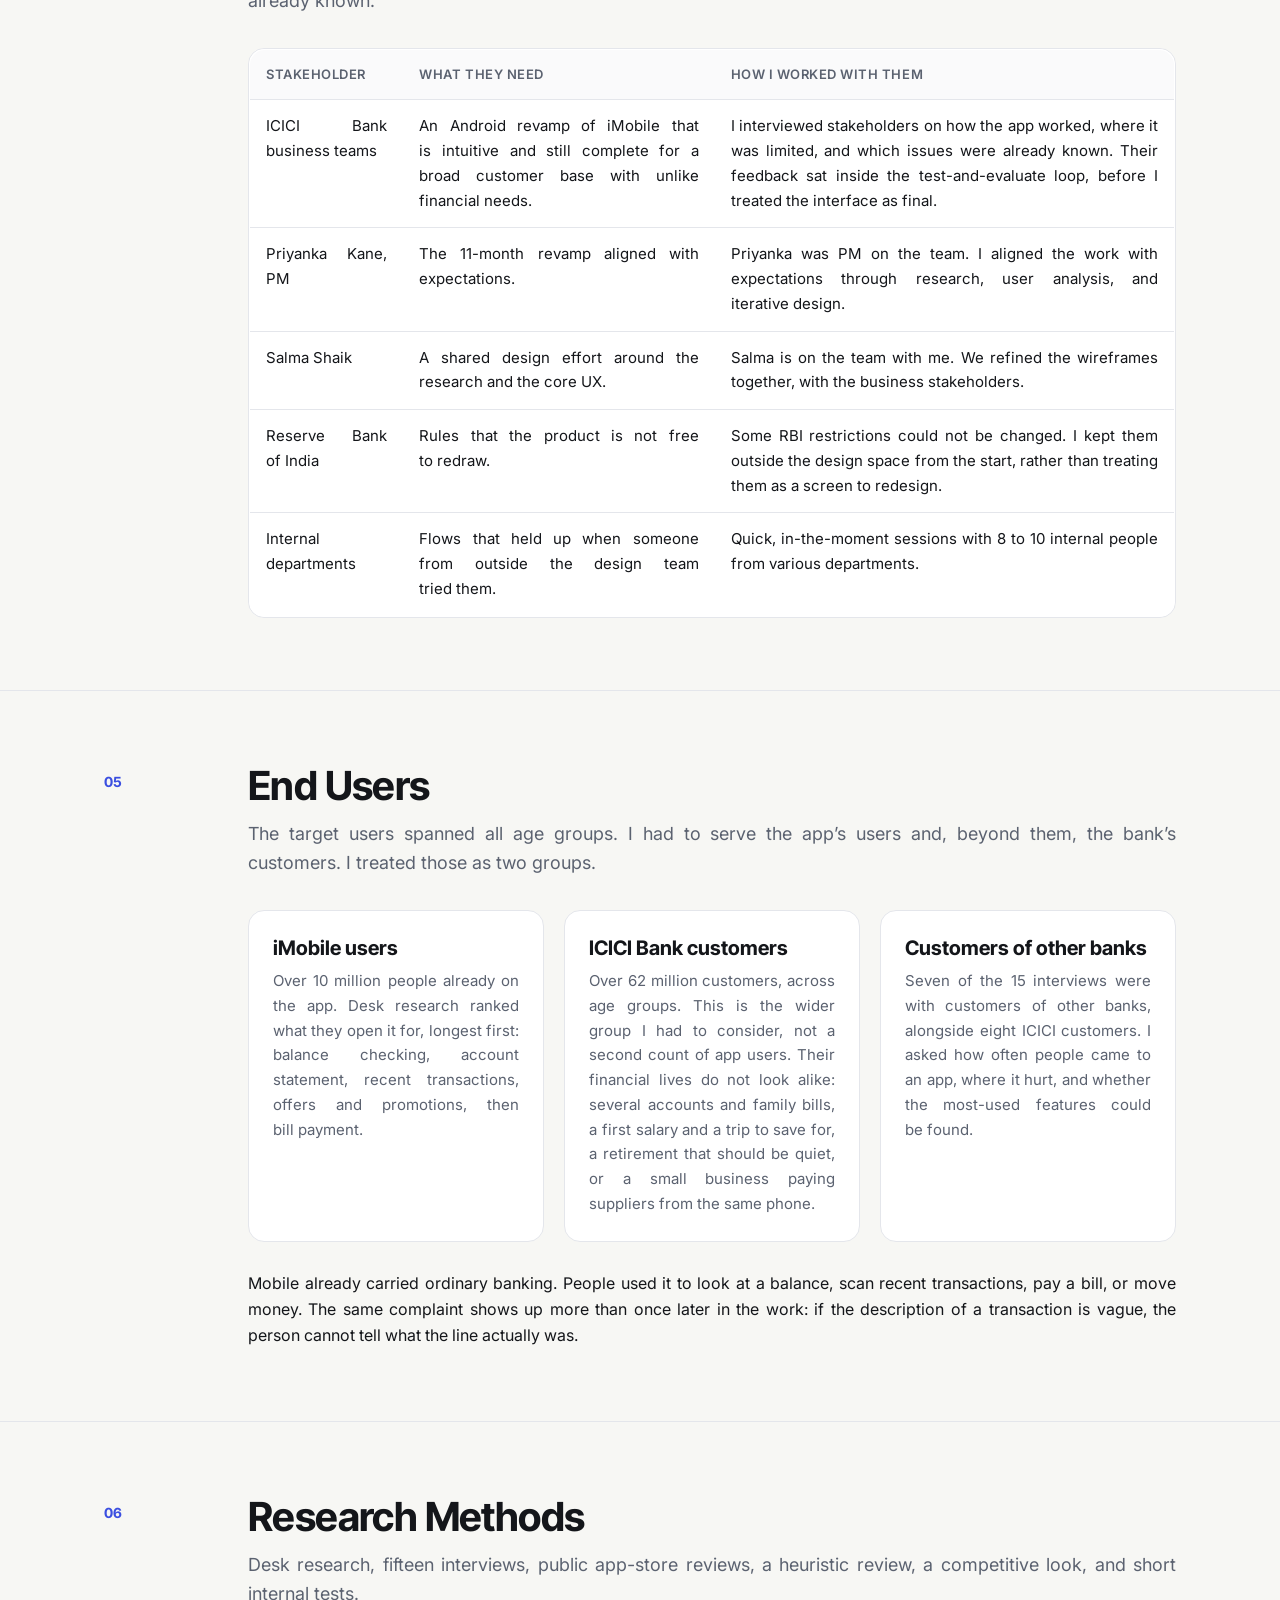
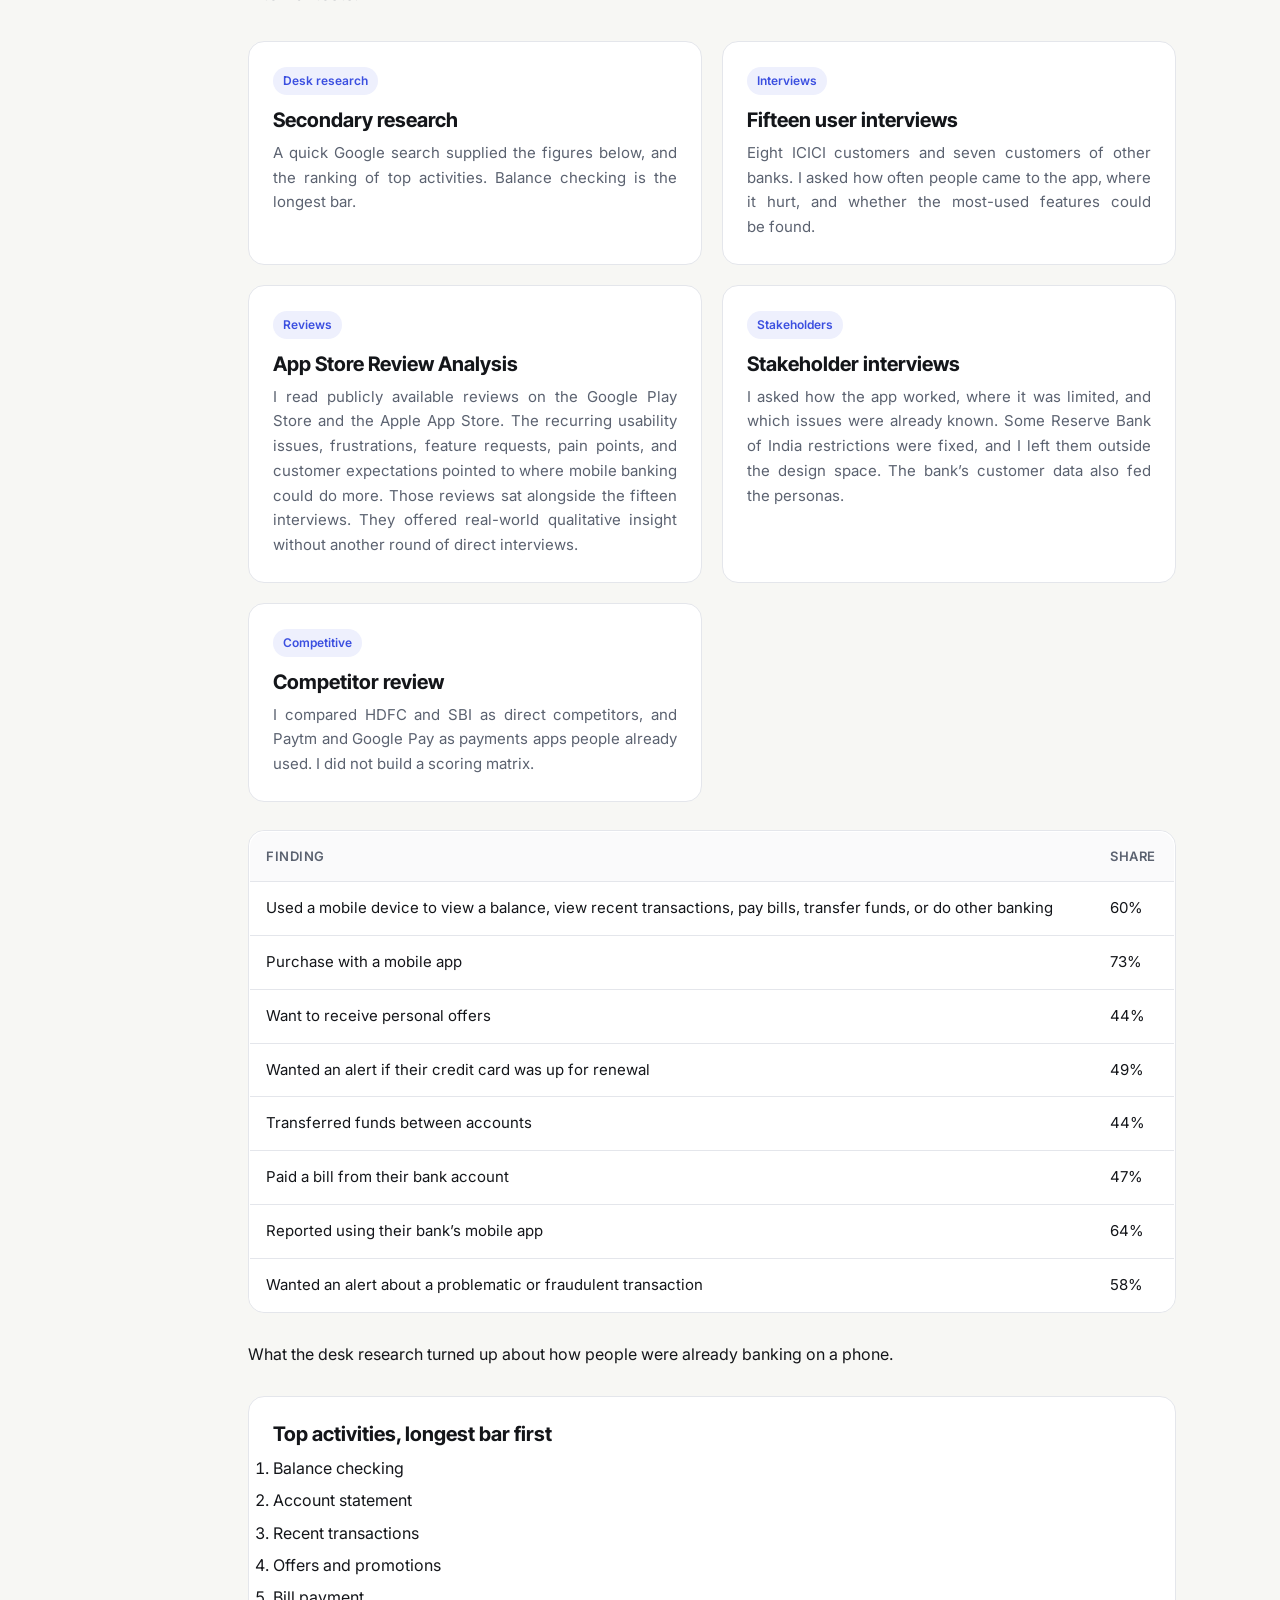
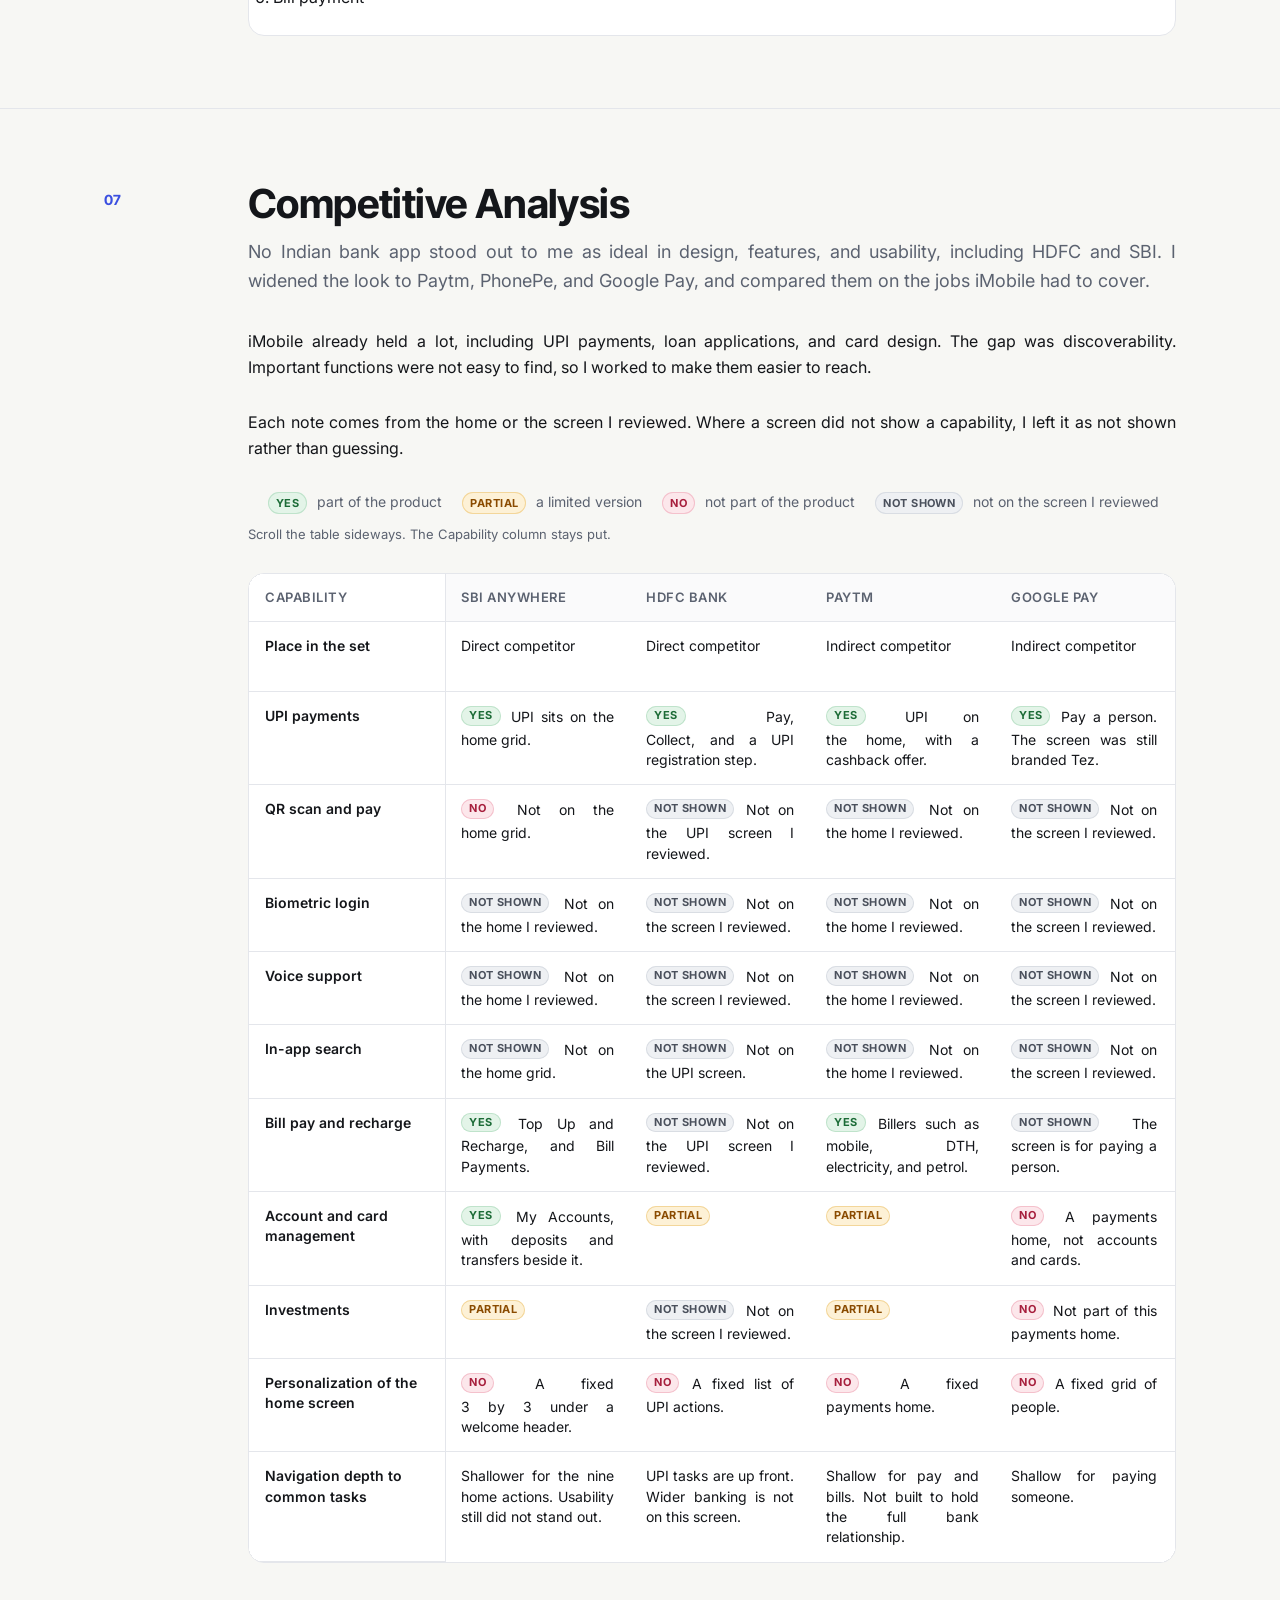
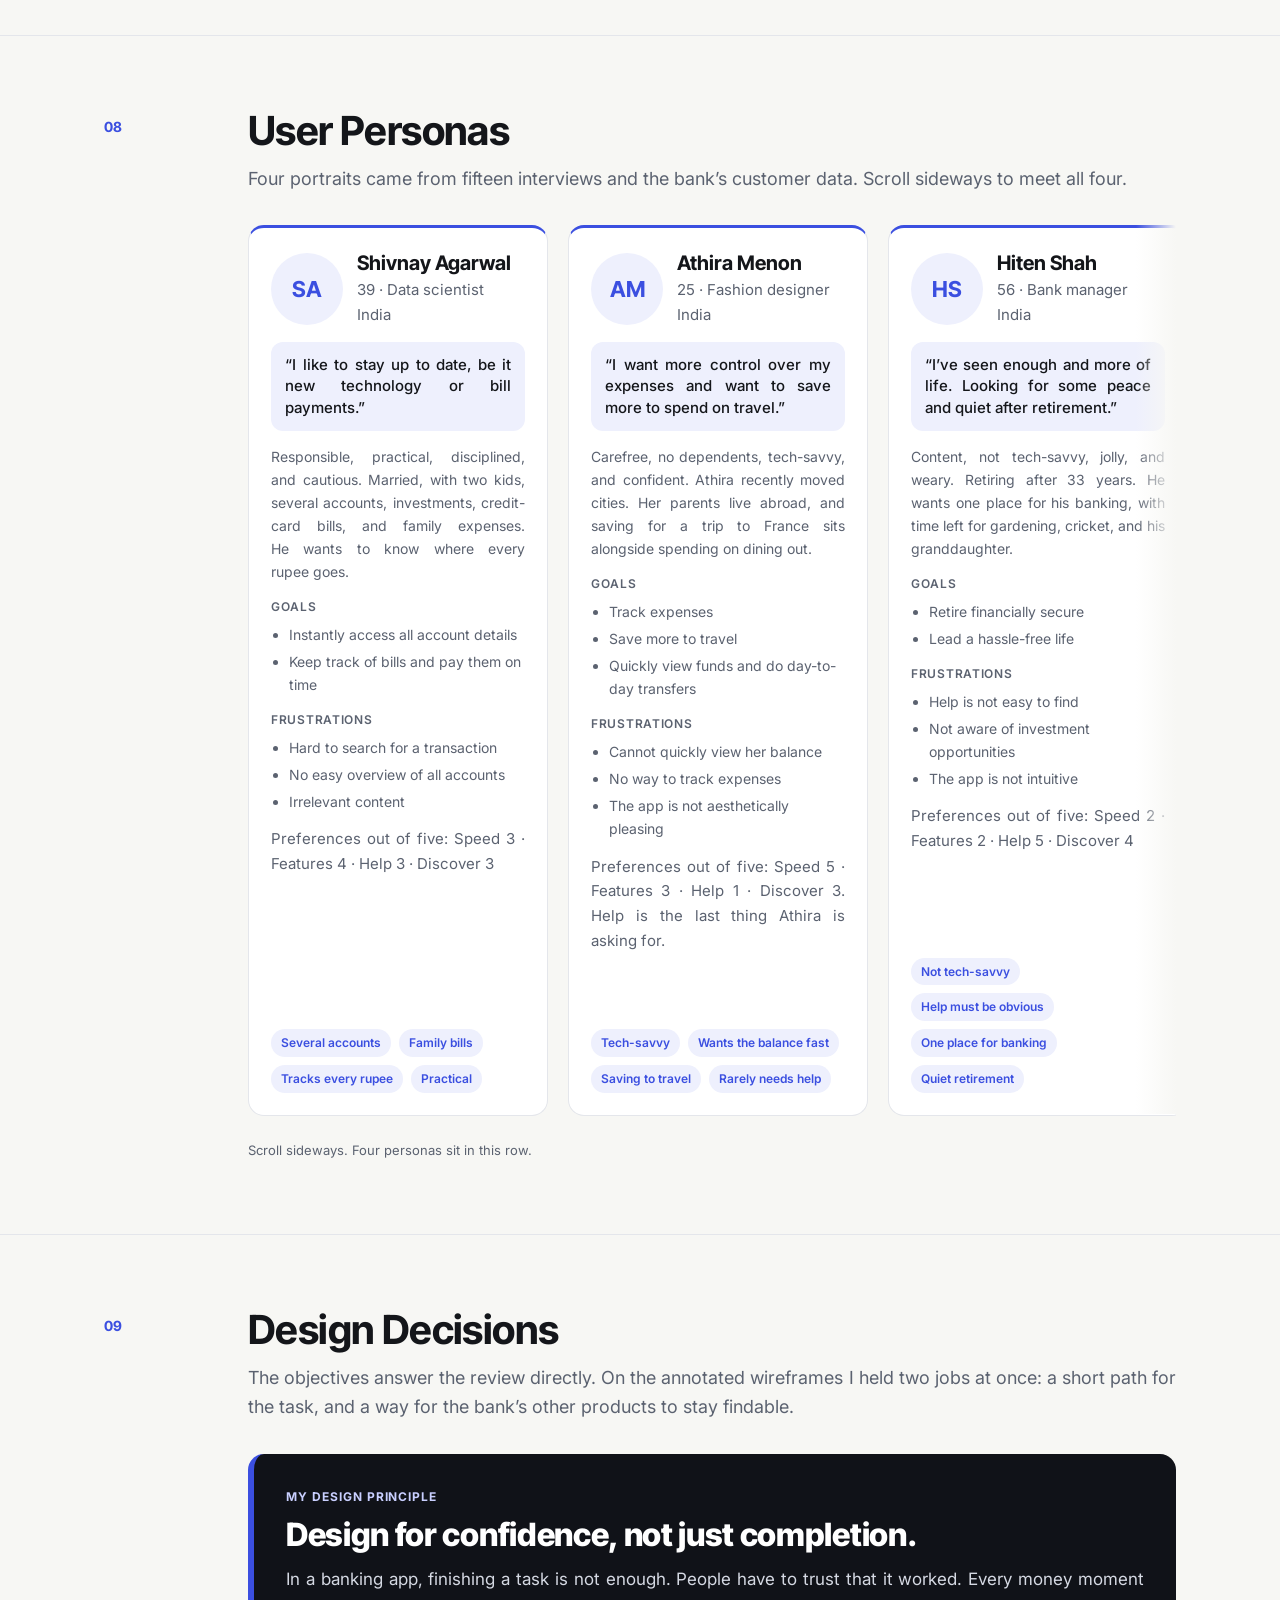
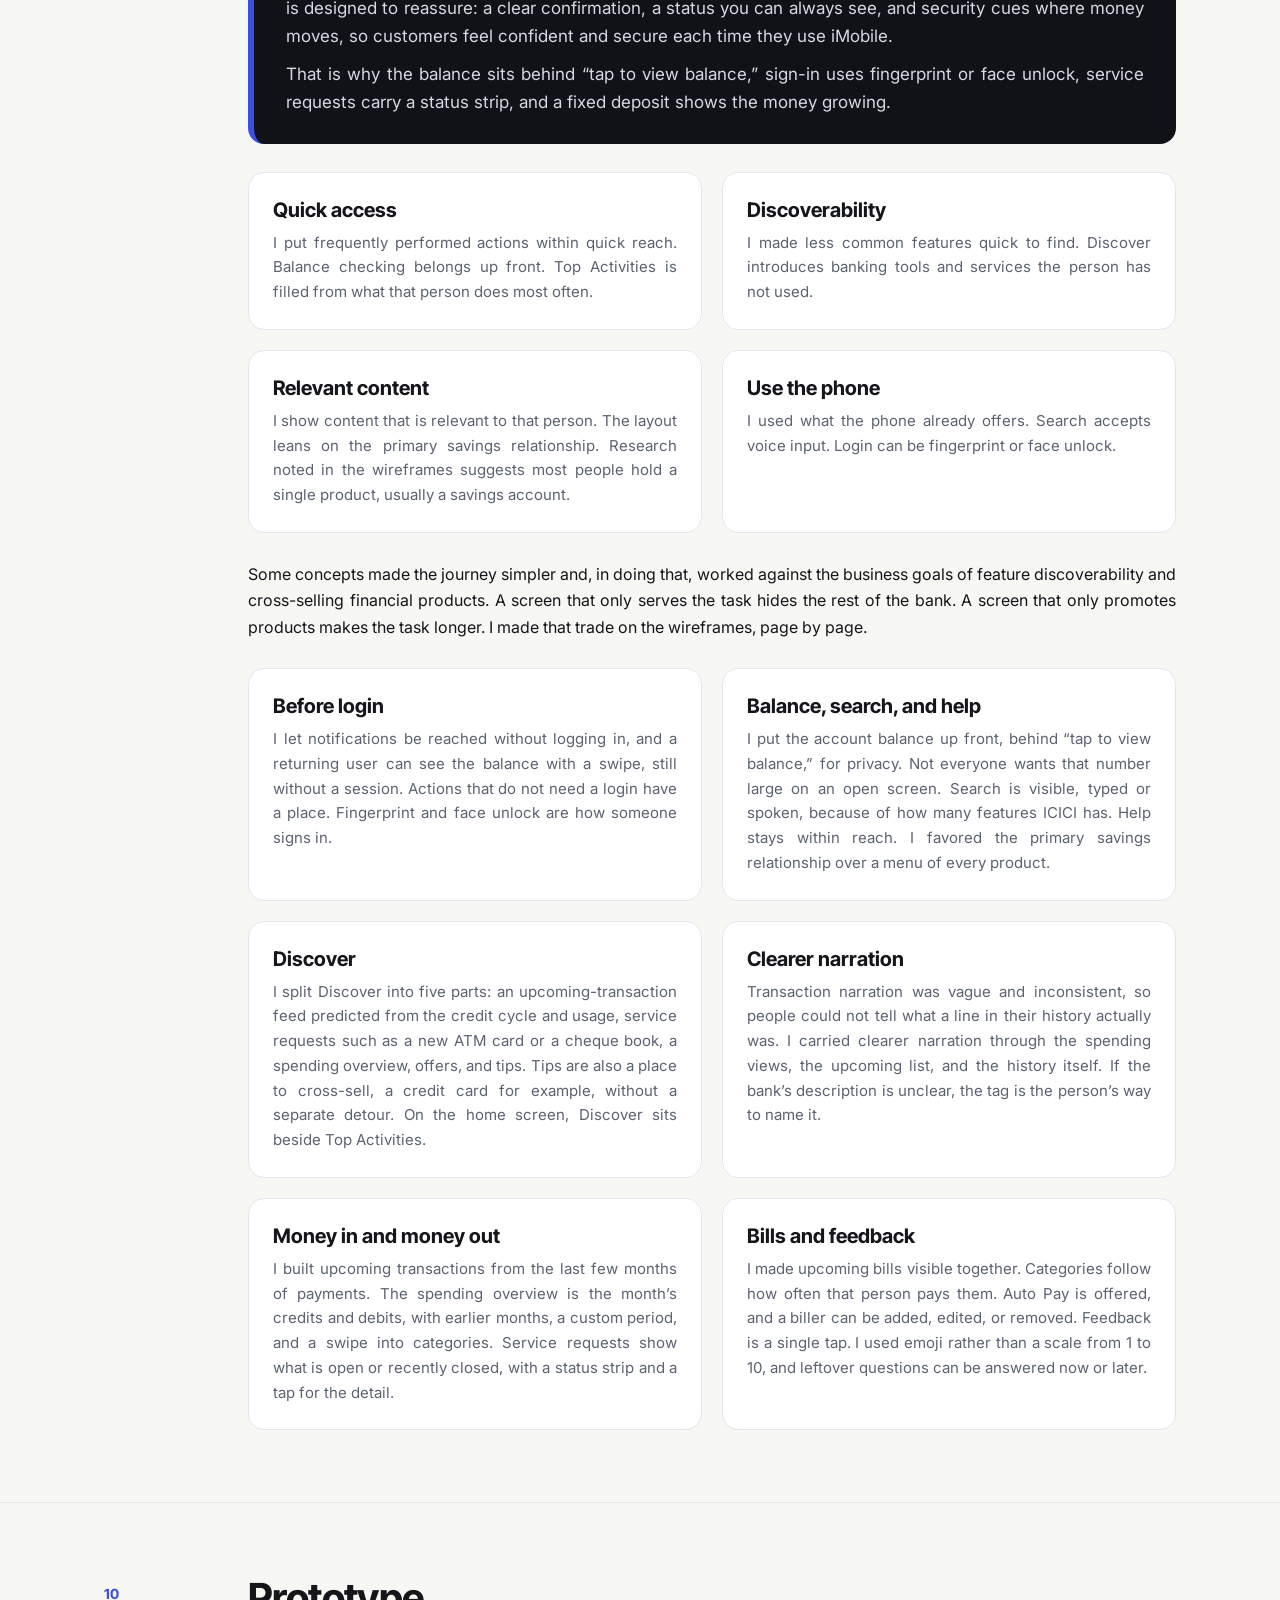
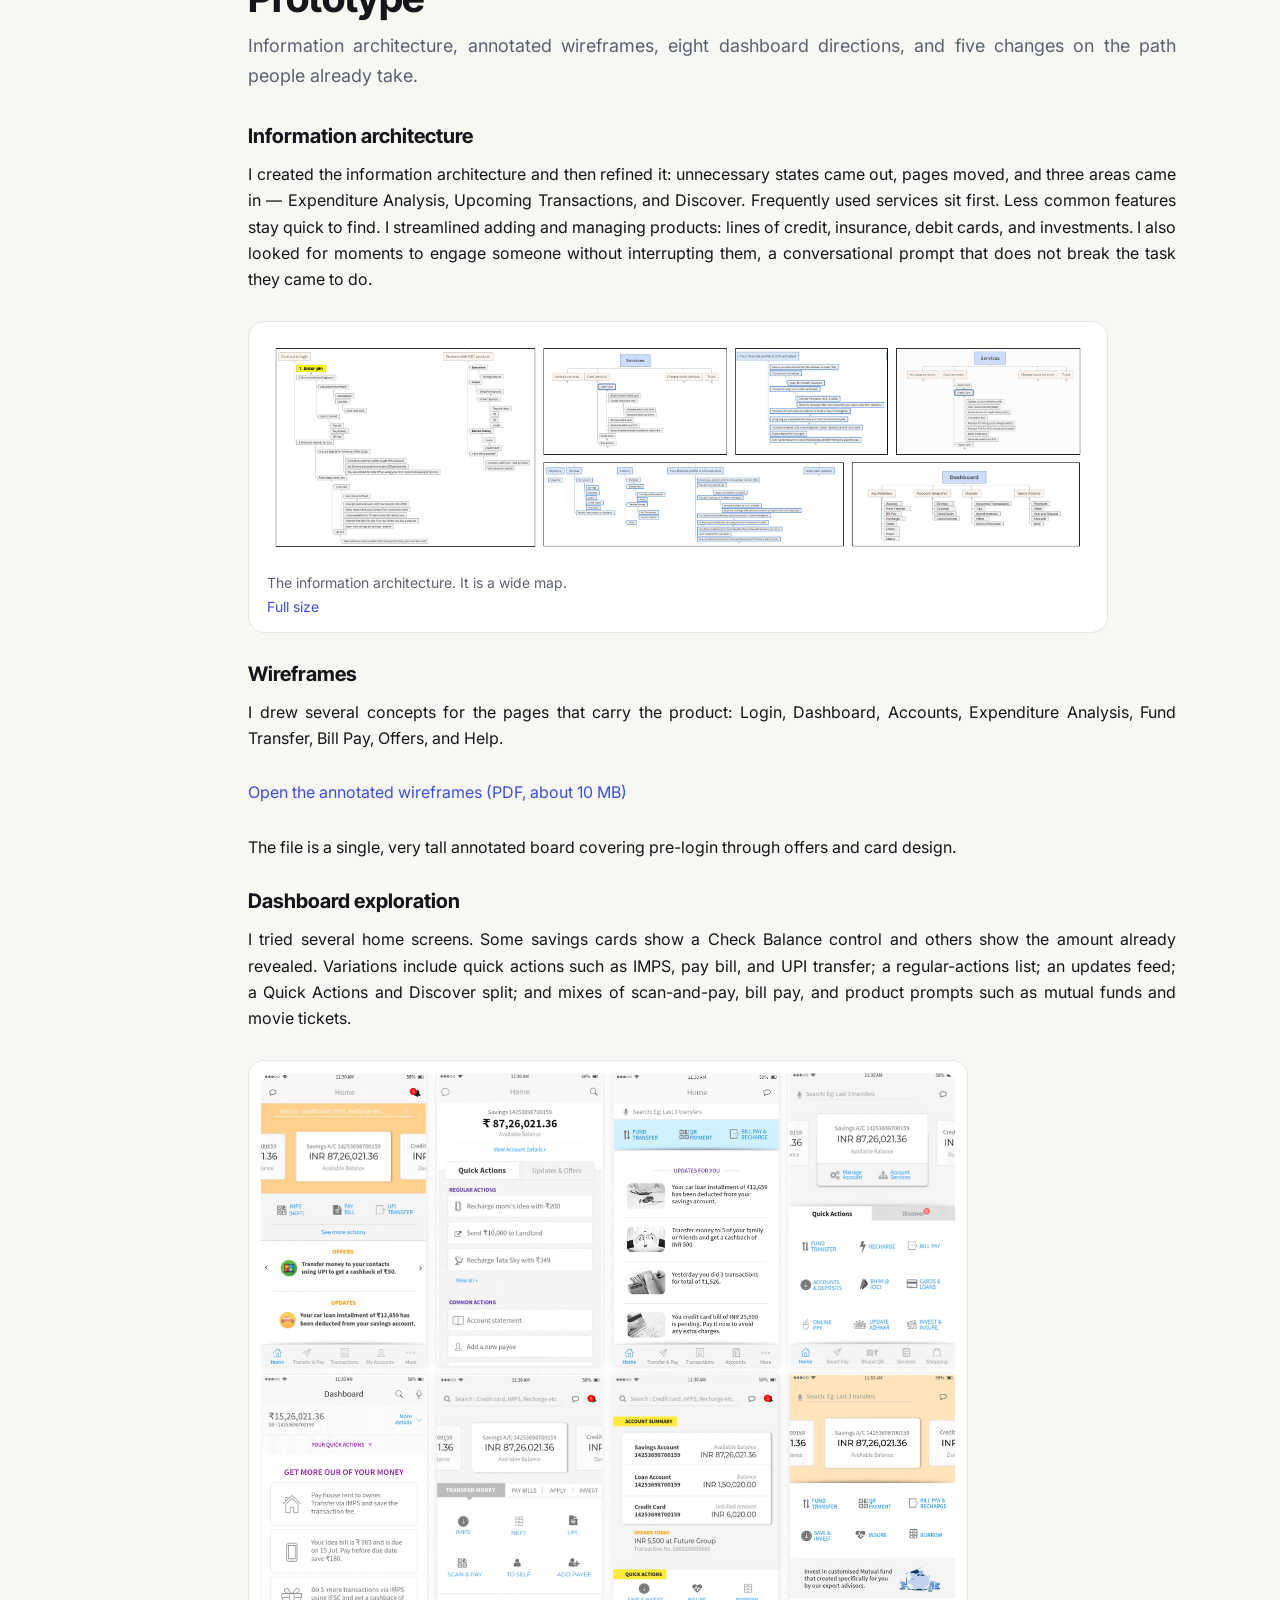
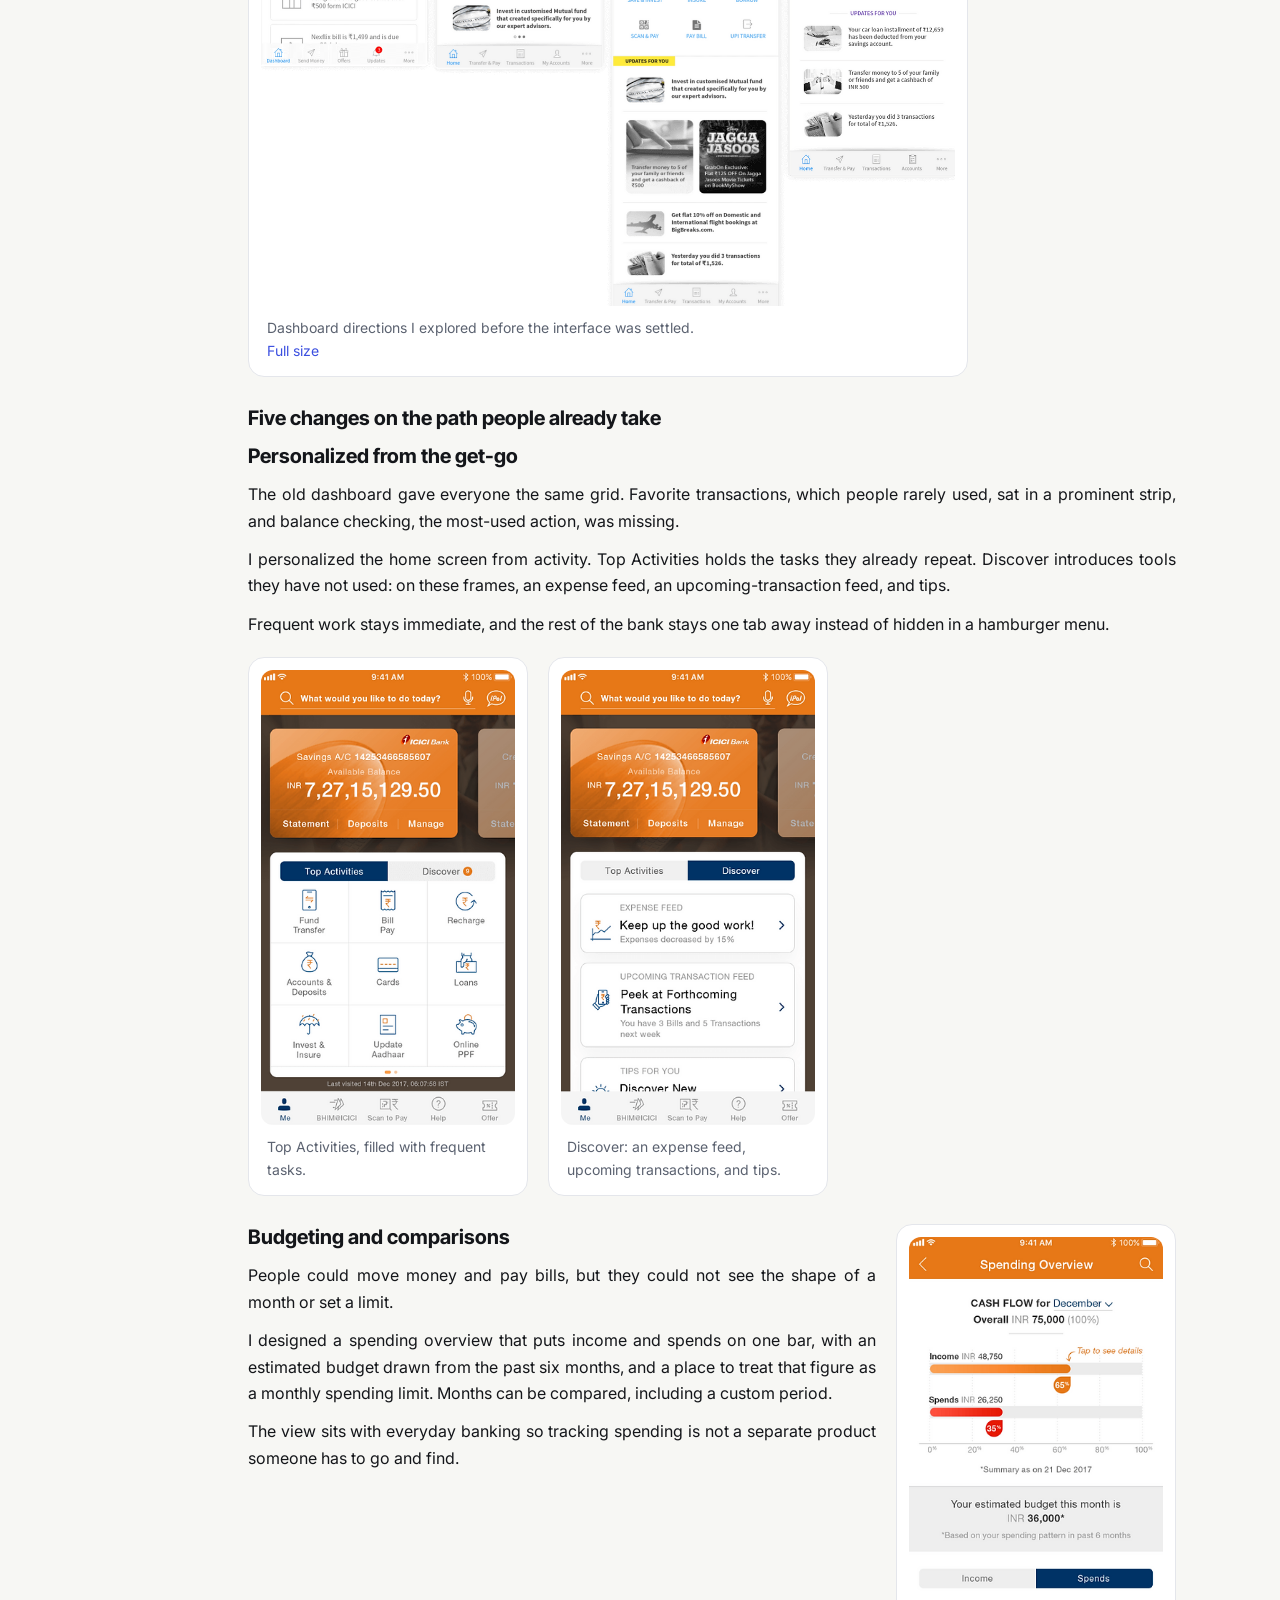
==== commit 2d2b2165: "Add PhonePe to the competitor table and drop the iMobile column. Keep the other competitors as they " ====
--- a/index.html
+++ b/index.html
@@ -360,7 +360,7 @@
 </div></section>
 
 <section class="cs-section" id="competitive"><div class="wrap">
-  <div class="head"><div class="num">07</div><div><h2>Competitive Analysis</h2><p>No Indian bank app stood out to me as ideal in design, features, and usability, including HDFC and SBI. I widened the look to Paytm and Google Pay, and compared them on the jobs iMobile had to cover.</p></div></div>
+  <div class="head"><div class="num">07</div><div><h2>Competitive Analysis</h2><p>No Indian bank app stood out to me as ideal in design, features, and usability, including HDFC and SBI. I widened the look to Paytm, PhonePe, and Google Pay, and compared them on the jobs iMobile had to cover.</p></div></div>
   <div class="body">
     <p>iMobile already held a lot, including UPI payments, loan applications, and card design. The gap was discoverability. Important functions were not easy to find, so I worked to make them easier to reach.</p>
     <p>Each note comes from the home or the screen I reviewed. Where a screen did not show a capability, I left it as not shown rather than guessing.</p>
@@ -376,101 +376,101 @@
       <thead>
         <tr>
           <th>Capability</th>
-          <th>iMobile</th>
           <th>SBI Anywhere</th>
           <th>HDFC Bank</th>
           <th>Paytm</th>
           <th>Google Pay</th>
+          <th>PhonePe</th>
         </tr>
       </thead>
       <tbody>
         <tr>
           <th scope="row">Place in the set</th>
-          <td>The product</td>
           <td>Direct competitor</td>
           <td>Direct competitor</td>
           <td>Indirect competitor</td>
           <td>Indirect competitor</td>
+          <td>Indirect competitor</td>
         </tr>
         <tr>
           <th scope="row">UPI payments</th>
-          <td><span class="yn">Yes</span> In the services set, and on the old grid.</td>
           <td><span class="yn">Yes</span> UPI sits on the home grid.</td>
           <td><span class="yn">Yes</span> Pay, Collect, and a UPI registration step.</td>
           <td><span class="yn">Yes</span> UPI on the home, with a cashback offer.</td>
           <td><span class="yn">Yes</span> Pay a person. The screen was still branded Tez.</td>
+          <td><span class="yn">Yes</span></td>
         </tr>
         <tr>
           <th scope="row">QR scan and pay</th>
-          <td><span class="yn no">No</span> Not on the home grid I reviewed.</td>
           <td><span class="yn no">No</span> Not on the home grid.</td>
           <td><span class="yn na">Not shown</span> Not on the UPI screen I reviewed.</td>
           <td><span class="yn na">Not shown</span> Not on the home I reviewed.</td>
           <td><span class="yn na">Not shown</span> Not on the screen I reviewed.</td>
+          <td><span class="yn">Yes</span></td>
         </tr>
         <tr>
           <th scope="row">Biometric login</th>
-          <td><span class="yn no">No</span> Not on the old dashboard. I added fingerprint and face unlock in the redesign.</td>
           <td><span class="yn na">Not shown</span> Not on the home I reviewed.</td>
           <td><span class="yn na">Not shown</span> Not on the screen I reviewed.</td>
           <td><span class="yn na">Not shown</span> Not on the home I reviewed.</td>
           <td><span class="yn na">Not shown</span> Not on the screen I reviewed.</td>
+          <td><span class="yn na">Not shown</span></td>
         </tr>
         <tr>
           <th scope="row">Voice support</th>
-          <td><span class="yn partial">Partial</span> Search was on the old header. Voice input came with the redesign.</td>
           <td><span class="yn na">Not shown</span> Not on the home I reviewed.</td>
           <td><span class="yn na">Not shown</span> Not on the screen I reviewed.</td>
           <td><span class="yn na">Not shown</span> Not on the home I reviewed.</td>
           <td><span class="yn na">Not shown</span> Not on the screen I reviewed.</td>
+          <td><span class="yn na">Not shown</span></td>
         </tr>
         <tr>
           <th scope="row">In-app search</th>
-          <td><span class="yn">Yes</span> Search sat on the old header, while many actions stayed in the hamburger.</td>
           <td><span class="yn na">Not shown</span> Not on the home grid.</td>
           <td><span class="yn na">Not shown</span> Not on the UPI screen.</td>
           <td><span class="yn na">Not shown</span> Not on the home I reviewed.</td>
           <td><span class="yn na">Not shown</span> Not on the screen I reviewed.</td>
+          <td><span class="yn na">Not shown</span></td>
         </tr>
         <tr>
           <th scope="row">Bill pay and recharge</th>
-          <td><span class="yn">Yes</span> Bill Payments and Recharge are both in the grid.</td>
           <td><span class="yn">Yes</span> Top Up and Recharge, and Bill Payments.</td>
           <td><span class="yn na">Not shown</span> Not on the UPI screen I reviewed.</td>
           <td><span class="yn">Yes</span> Billers such as mobile, DTH, electricity, and petrol.</td>
           <td><span class="yn na">Not shown</span> The screen is for paying a person.</td>
+          <td><span class="yn">Yes</span></td>
         </tr>
         <tr>
           <th scope="row">Account and card management</th>
-          <td><span class="yn">Yes</span> Accounts, cards, loans, and forex. Balance was still missing from home.</td>
           <td><span class="yn">Yes</span> My Accounts, with deposits and transfers beside it.</td>
-          <td><span class="yn partial">Partial</span> Balance enquiry, add account, and history, on a UPI-led screen.</td>
-          <td><span class="yn partial">Partial</span> Passbook and add money, not the full account relationship.</td>
+          <td><span class="yn partial">Partial</span></td>
+          <td><span class="yn partial">Partial</span></td>
           <td><span class="yn no">No</span> A payments home, not accounts and cards.</td>
+          <td><span class="yn partial">Partial</span></td>
         </tr>
         <tr>
           <th scope="row">Investments</th>
-          <td><span class="yn">Yes</span> Investments and Insurance, easy to miss in the grid.</td>
-          <td><span class="yn partial">Partial</span> e-Deposits on the home grid, not a wider portfolio.</td>
+          <td><span class="yn partial">Partial</span></td>
           <td><span class="yn na">Not shown</span> Not on the screen I reviewed.</td>
-          <td><span class="yn partial">Partial</span> Gold sits among the billers, not a portfolio.</td>
+          <td><span class="yn partial">Partial</span></td>
           <td><span class="yn no">No</span> Not part of this payments home.</td>
+          <td><span class="yn partial">Partial</span></td>
         </tr>
         <tr>
           <th scope="row">Personalization of the home screen</th>
-          <td><span class="yn no">No</span> A fixed grid, not ordered by the person. Favorite transactions took space people rarely used.</td>
           <td><span class="yn no">No</span> A fixed 3 by 3 under a welcome header.</td>
           <td><span class="yn no">No</span> A fixed list of UPI actions.</td>
           <td><span class="yn no">No</span> A fixed payments home.</td>
           <td><span class="yn no">No</span> A fixed grid of people.</td>
+          <td><span class="yn na">Not shown</span></td>
         </tr>
         <tr>
           <th scope="row">Navigation depth to common tasks</th>
-          <td>Deep. A hamburger hid actions, balance was not on the home screen, and the profile area took 30 to 35 percent of the screen.</td>
           <td>Shallower for the nine home actions. Usability still did not stand out.</td>
           <td>UPI tasks are up front. Wider banking is not on this screen.</td>
           <td>Shallow for pay and bills. Not built to hold the full bank relationship.</td>
           <td>Shallow for paying someone.</td>
+          <td><span class="yn na">Not shown</span></td>
         </tr>
       </tbody>
     </table>
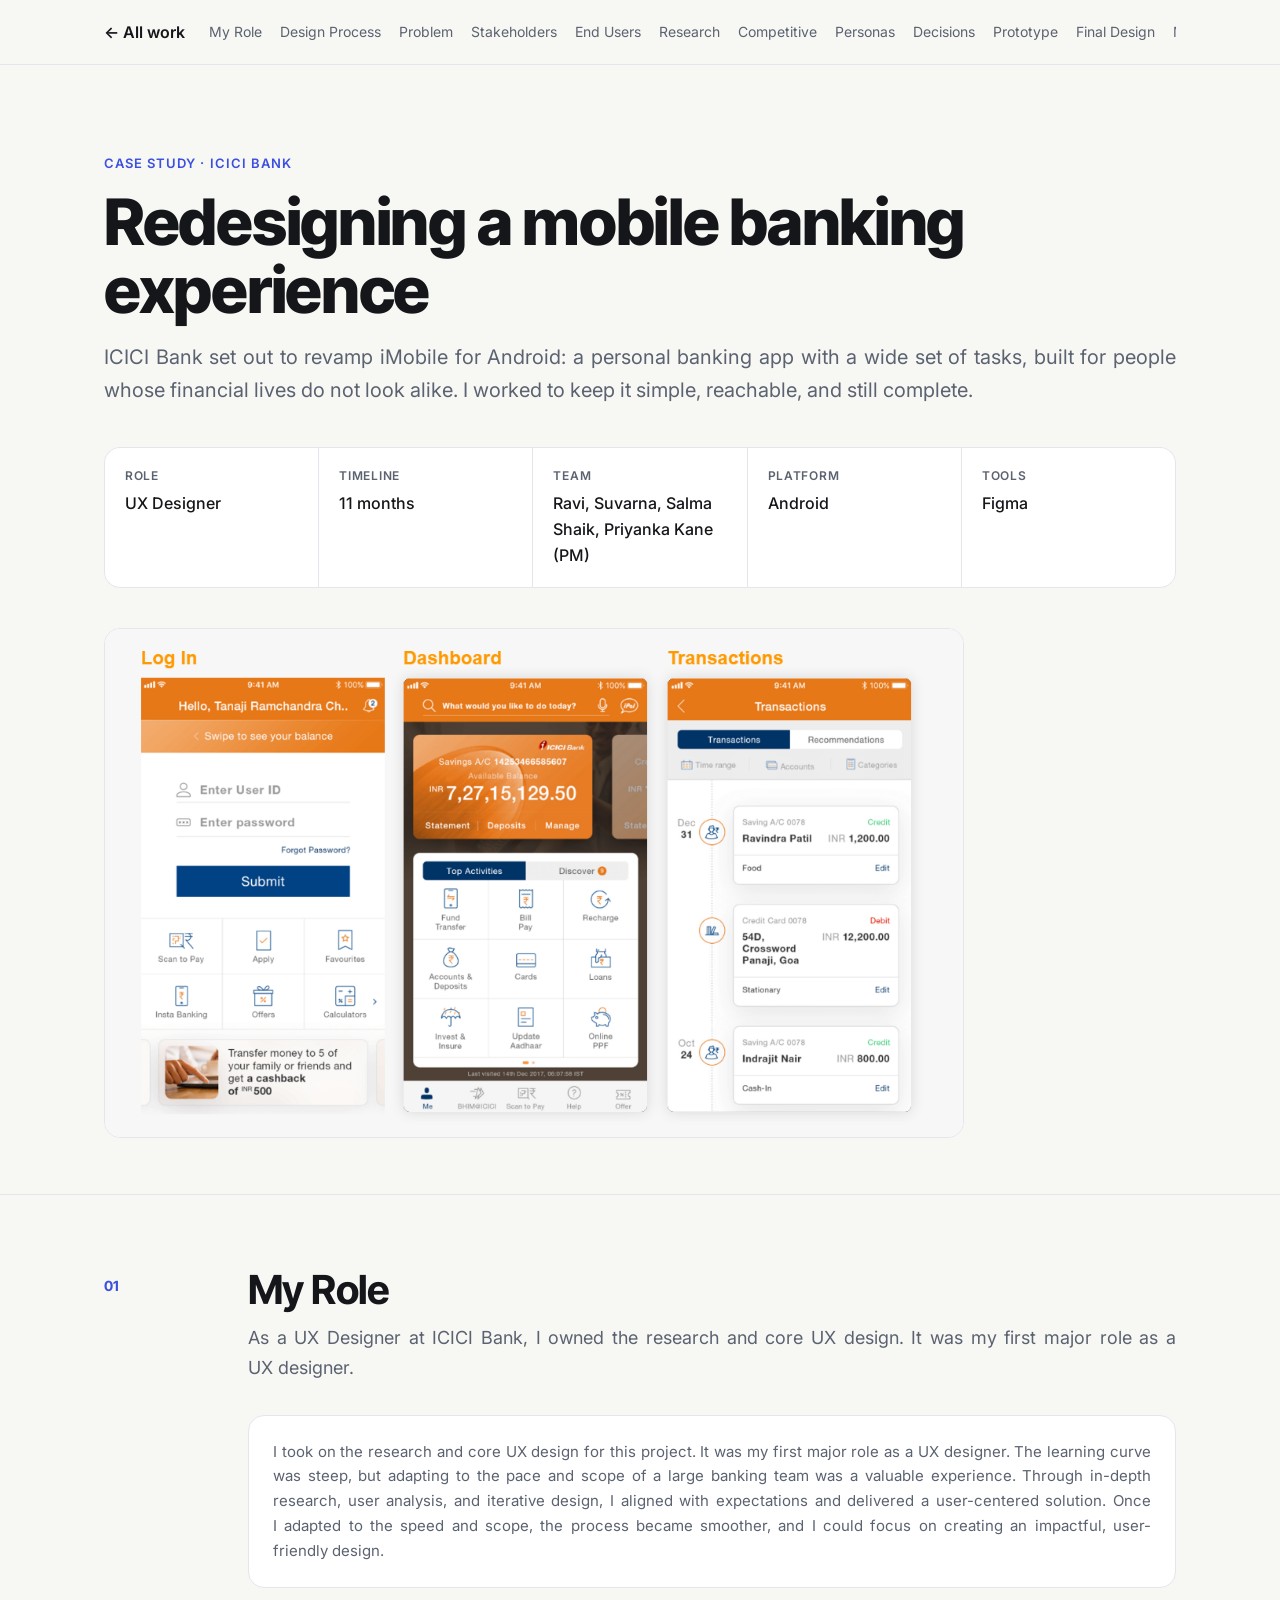
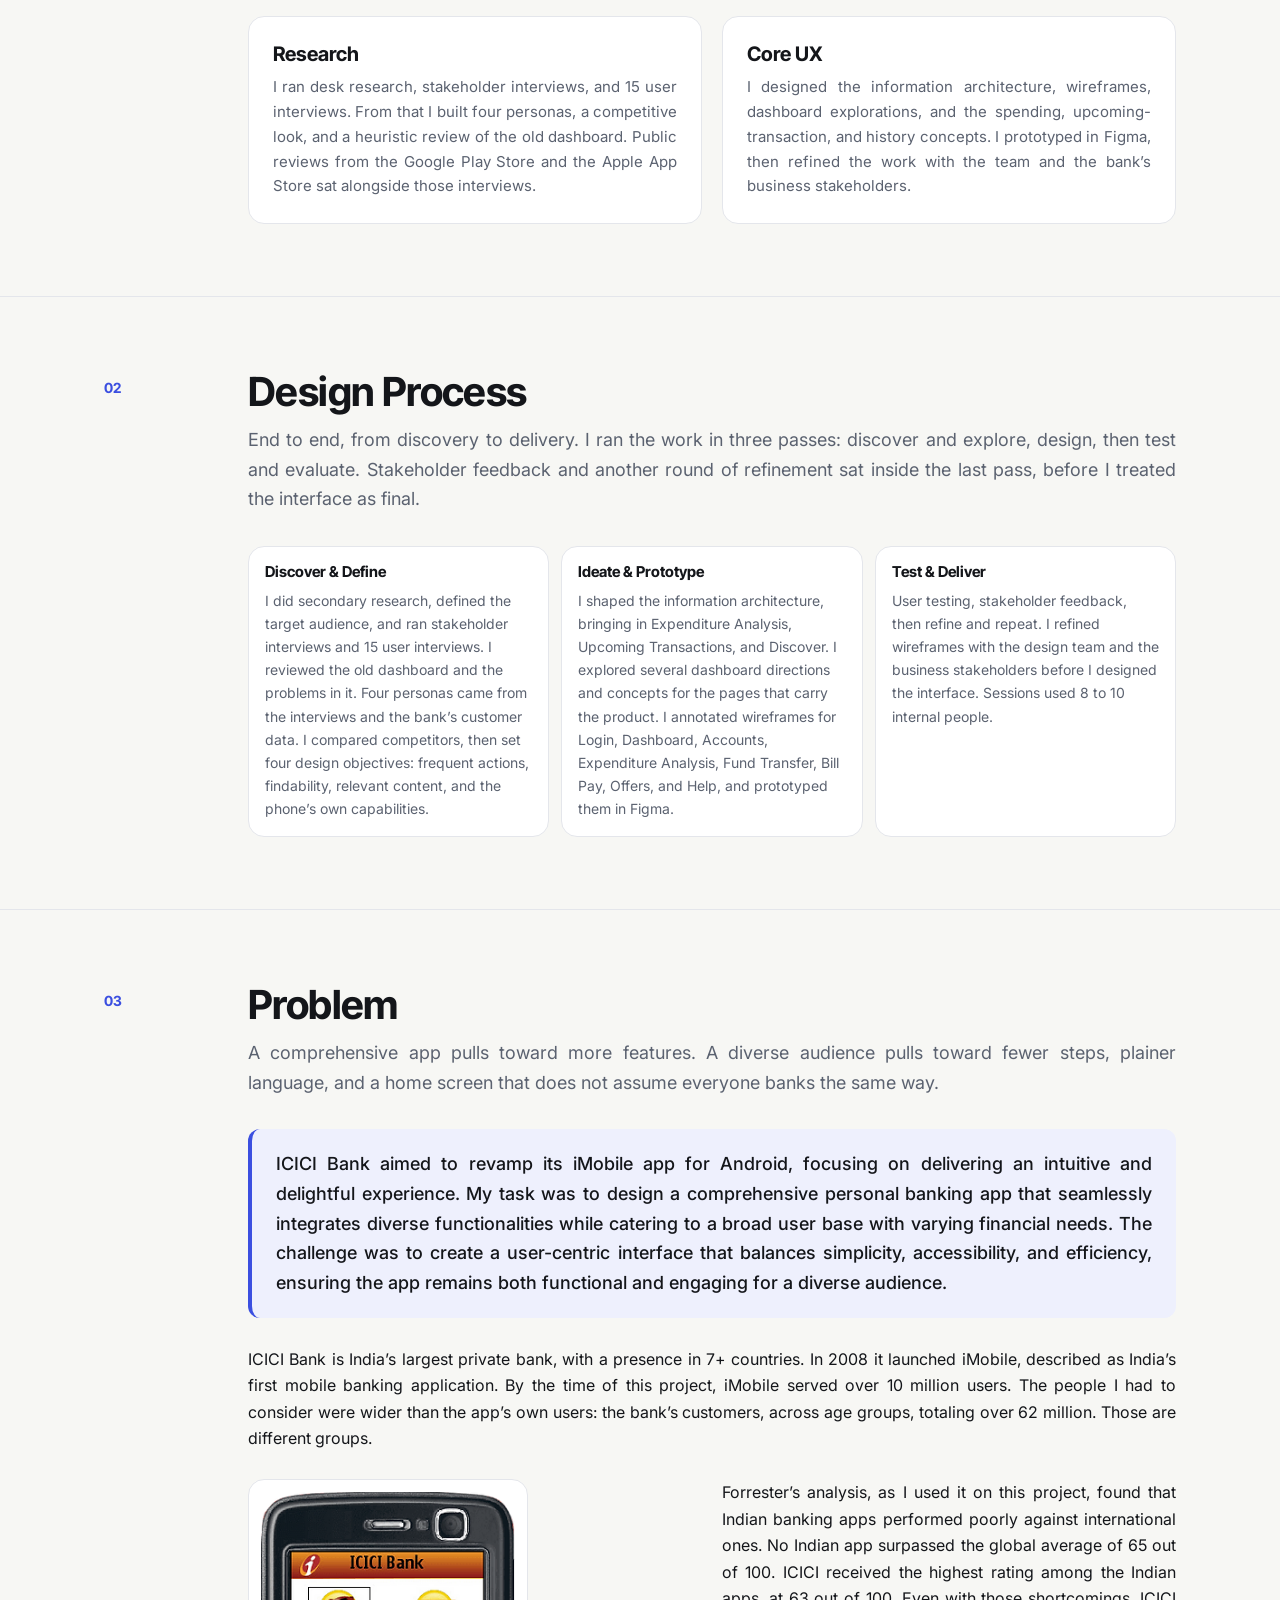
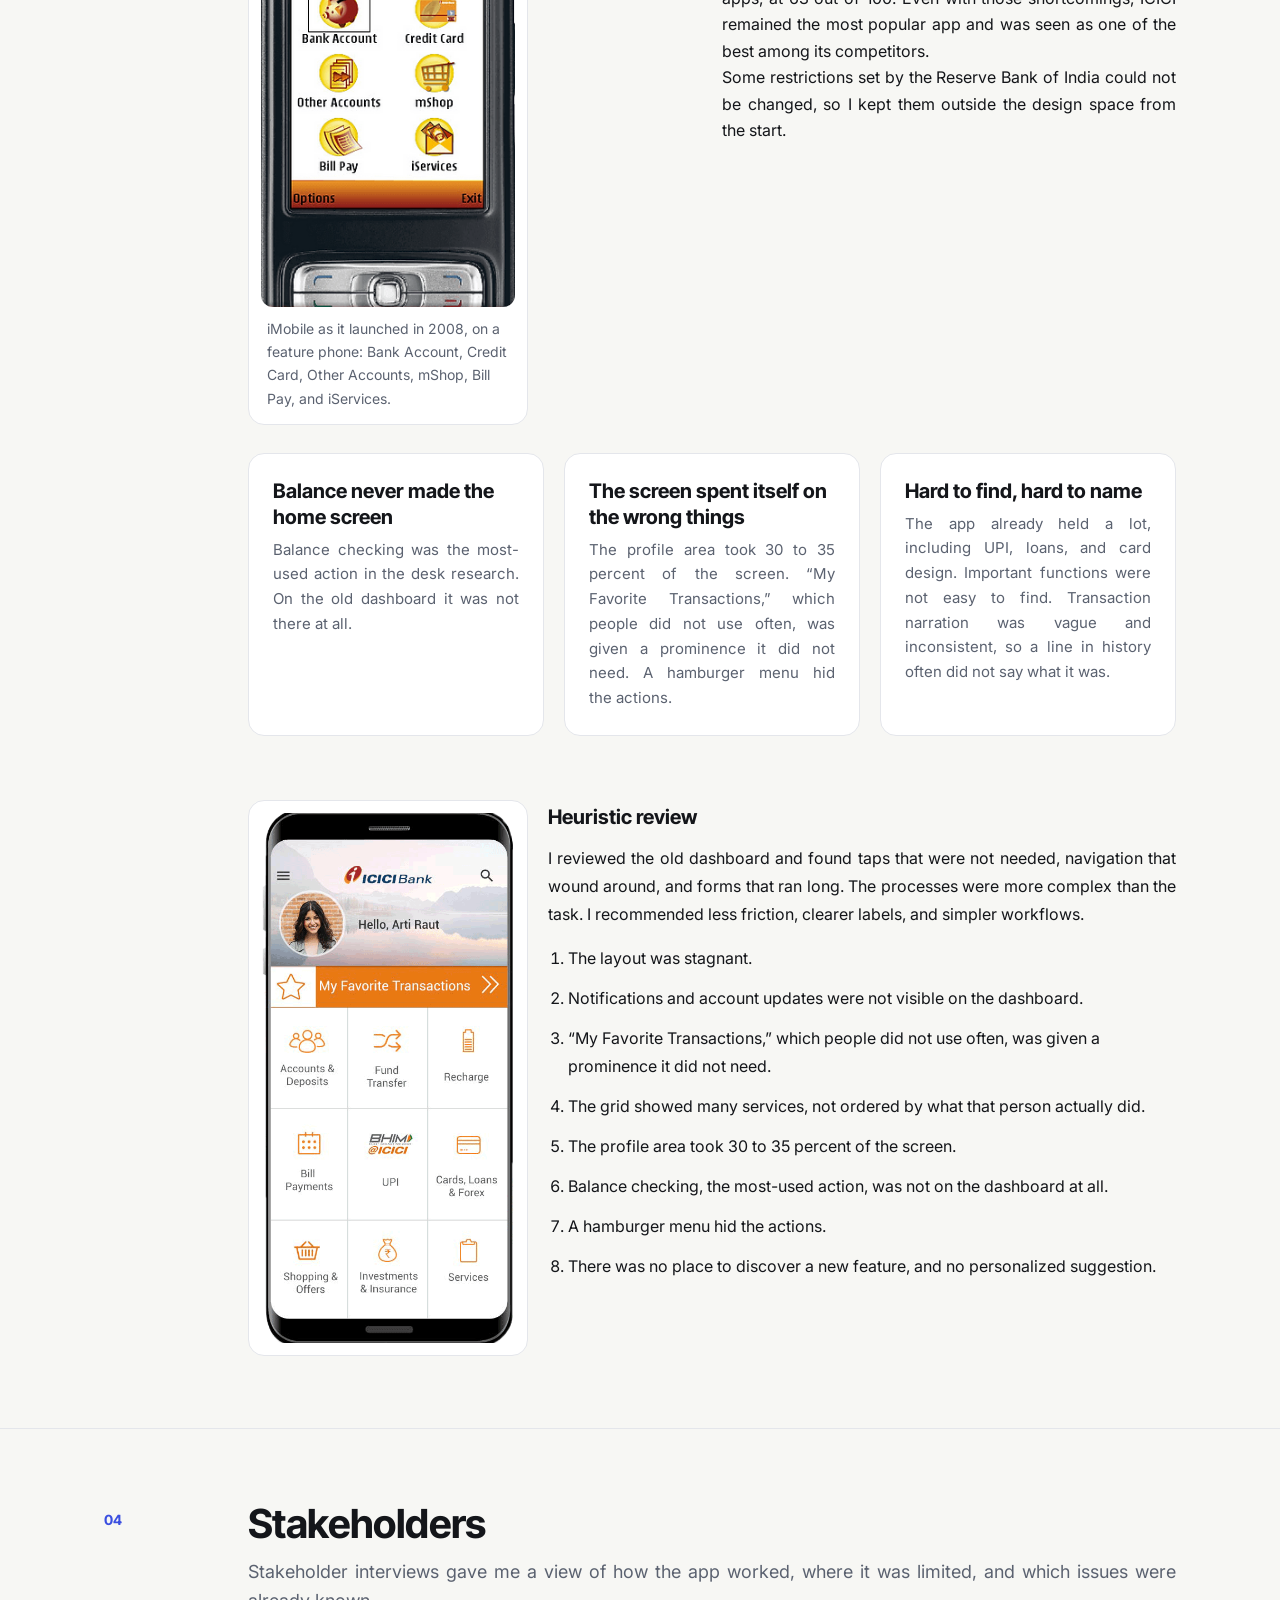
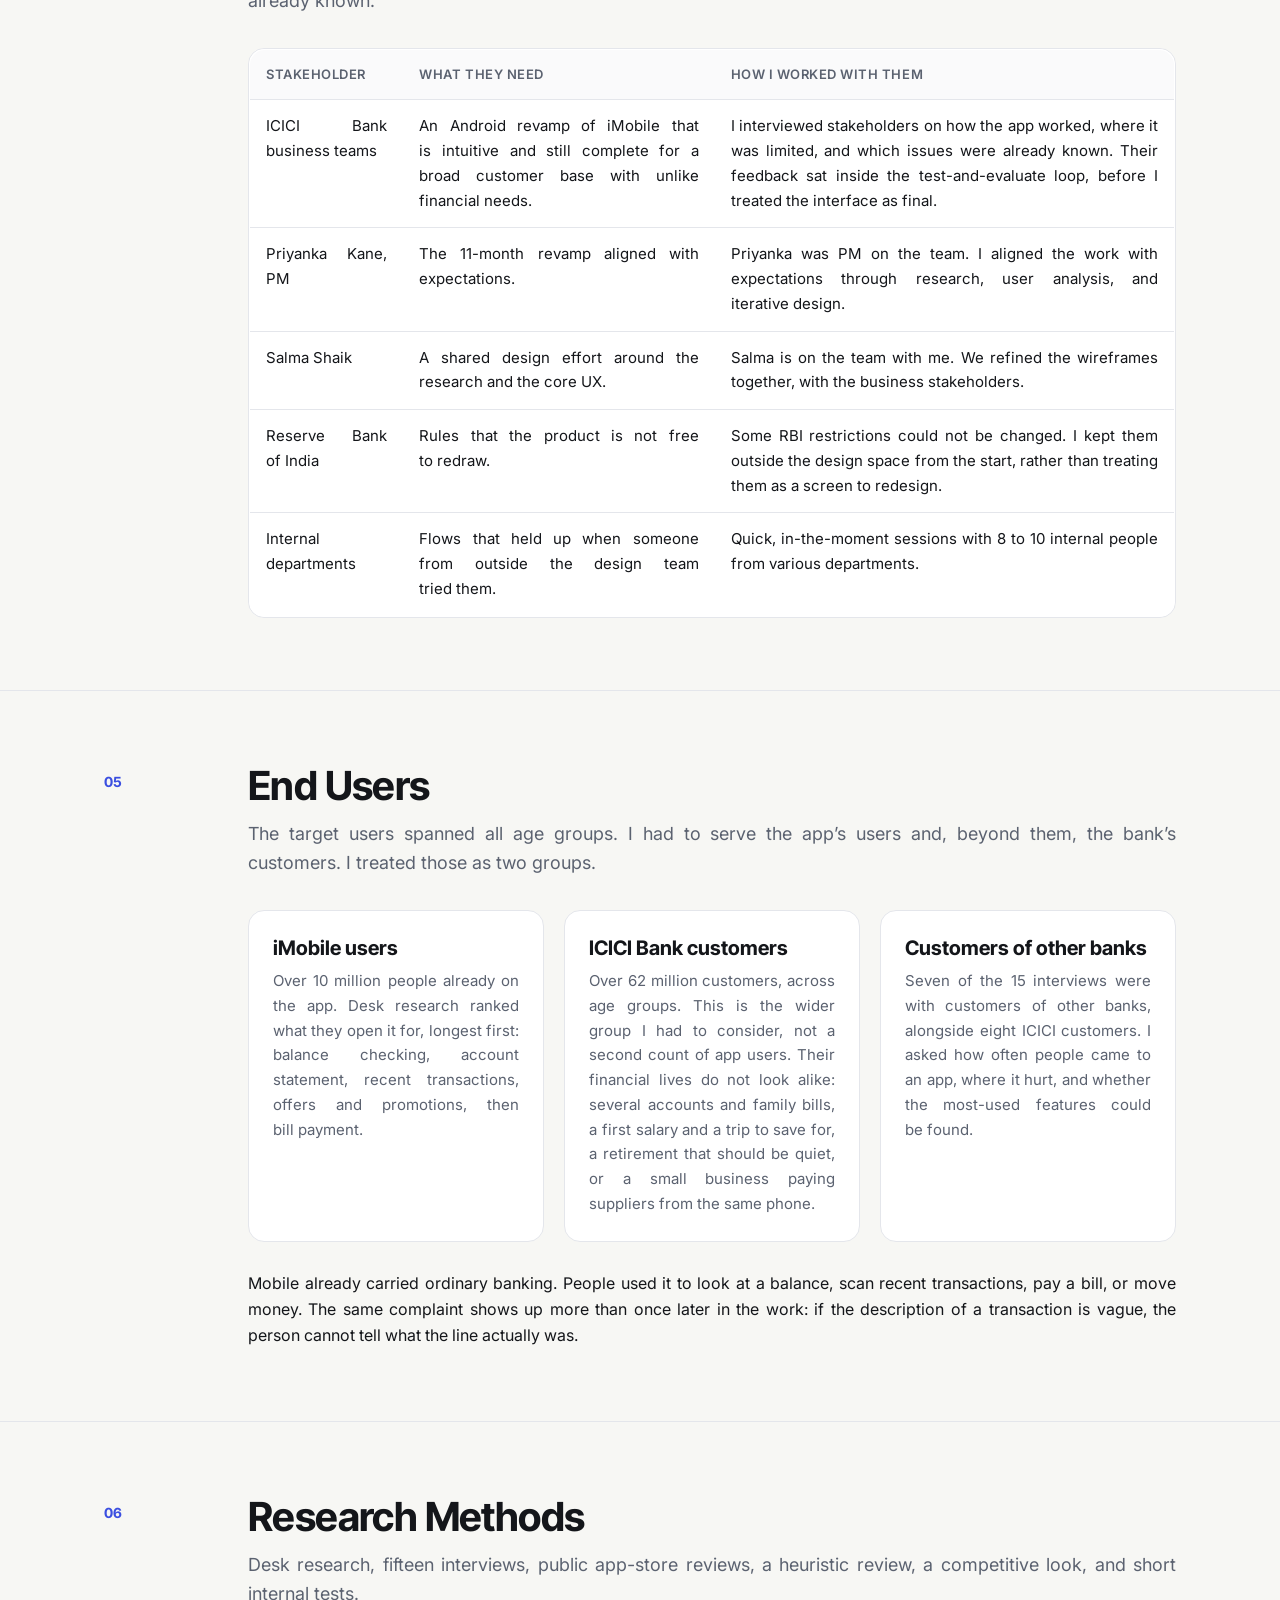
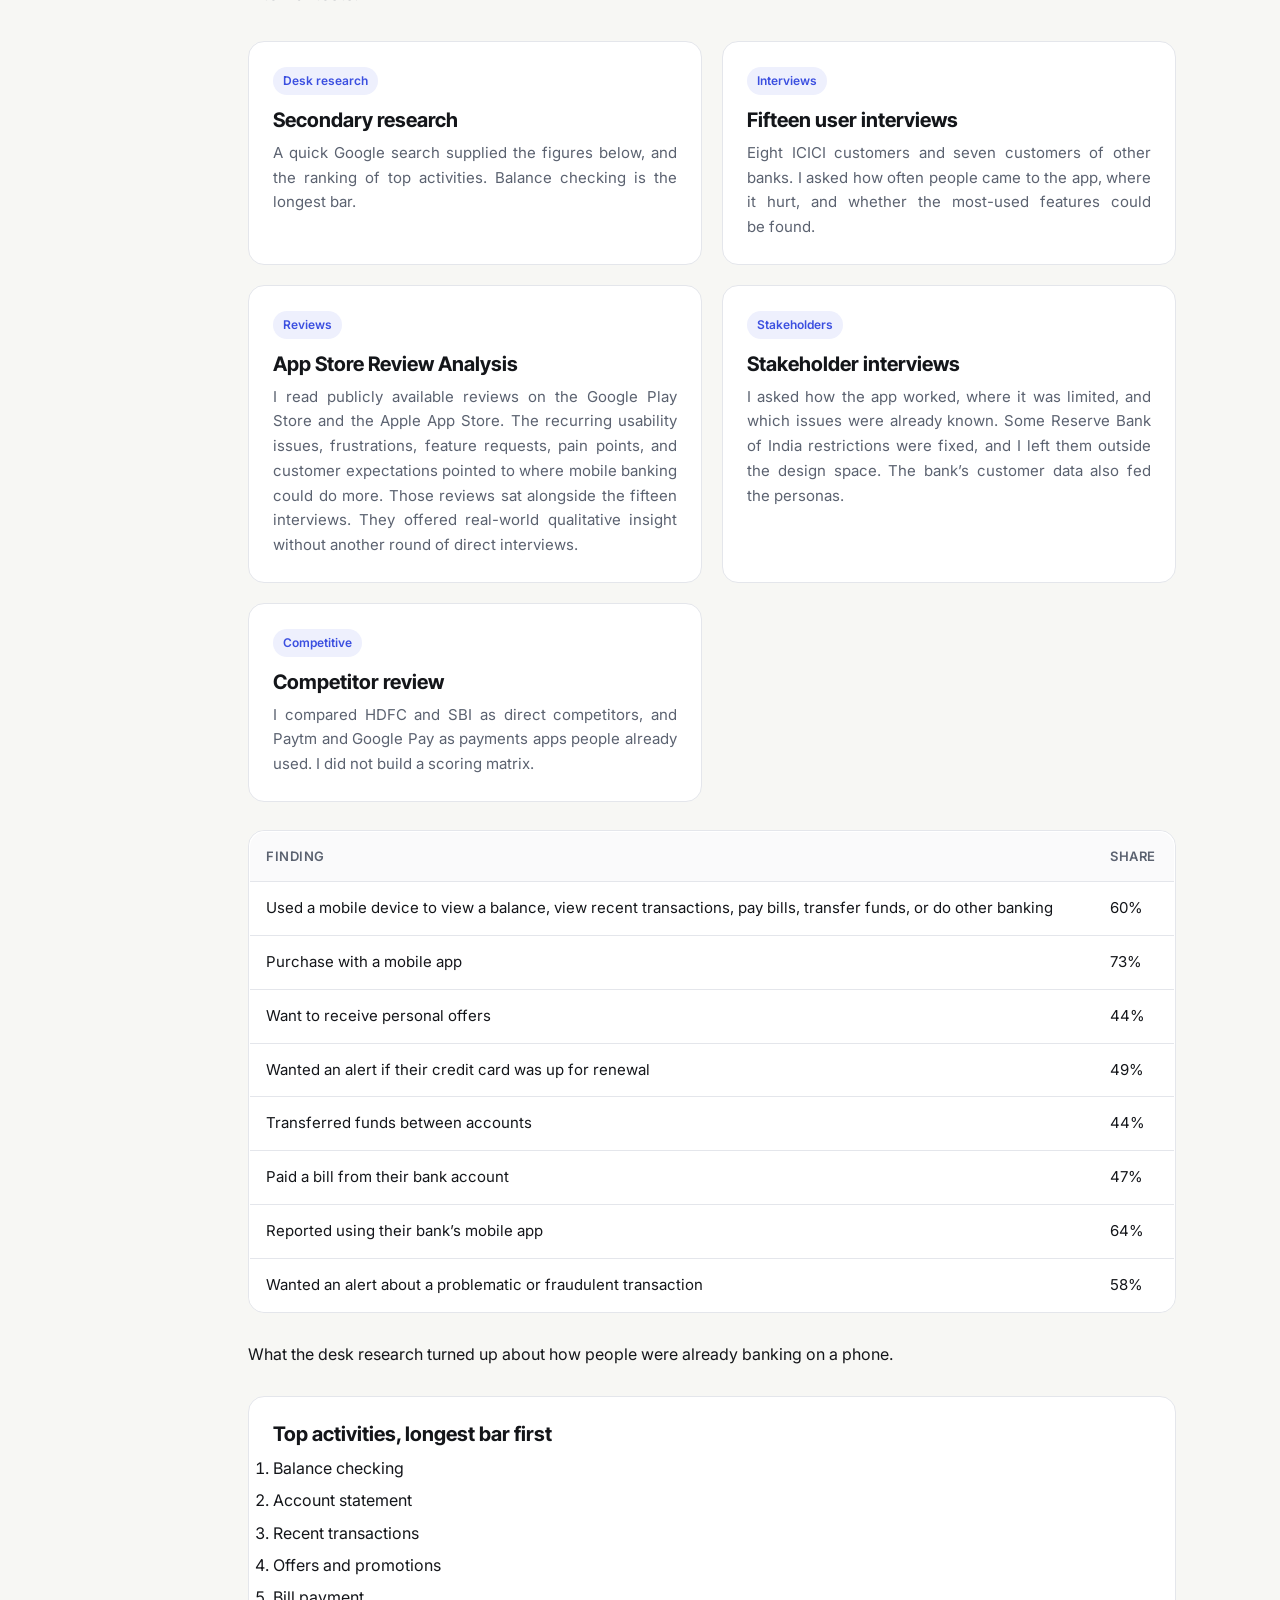
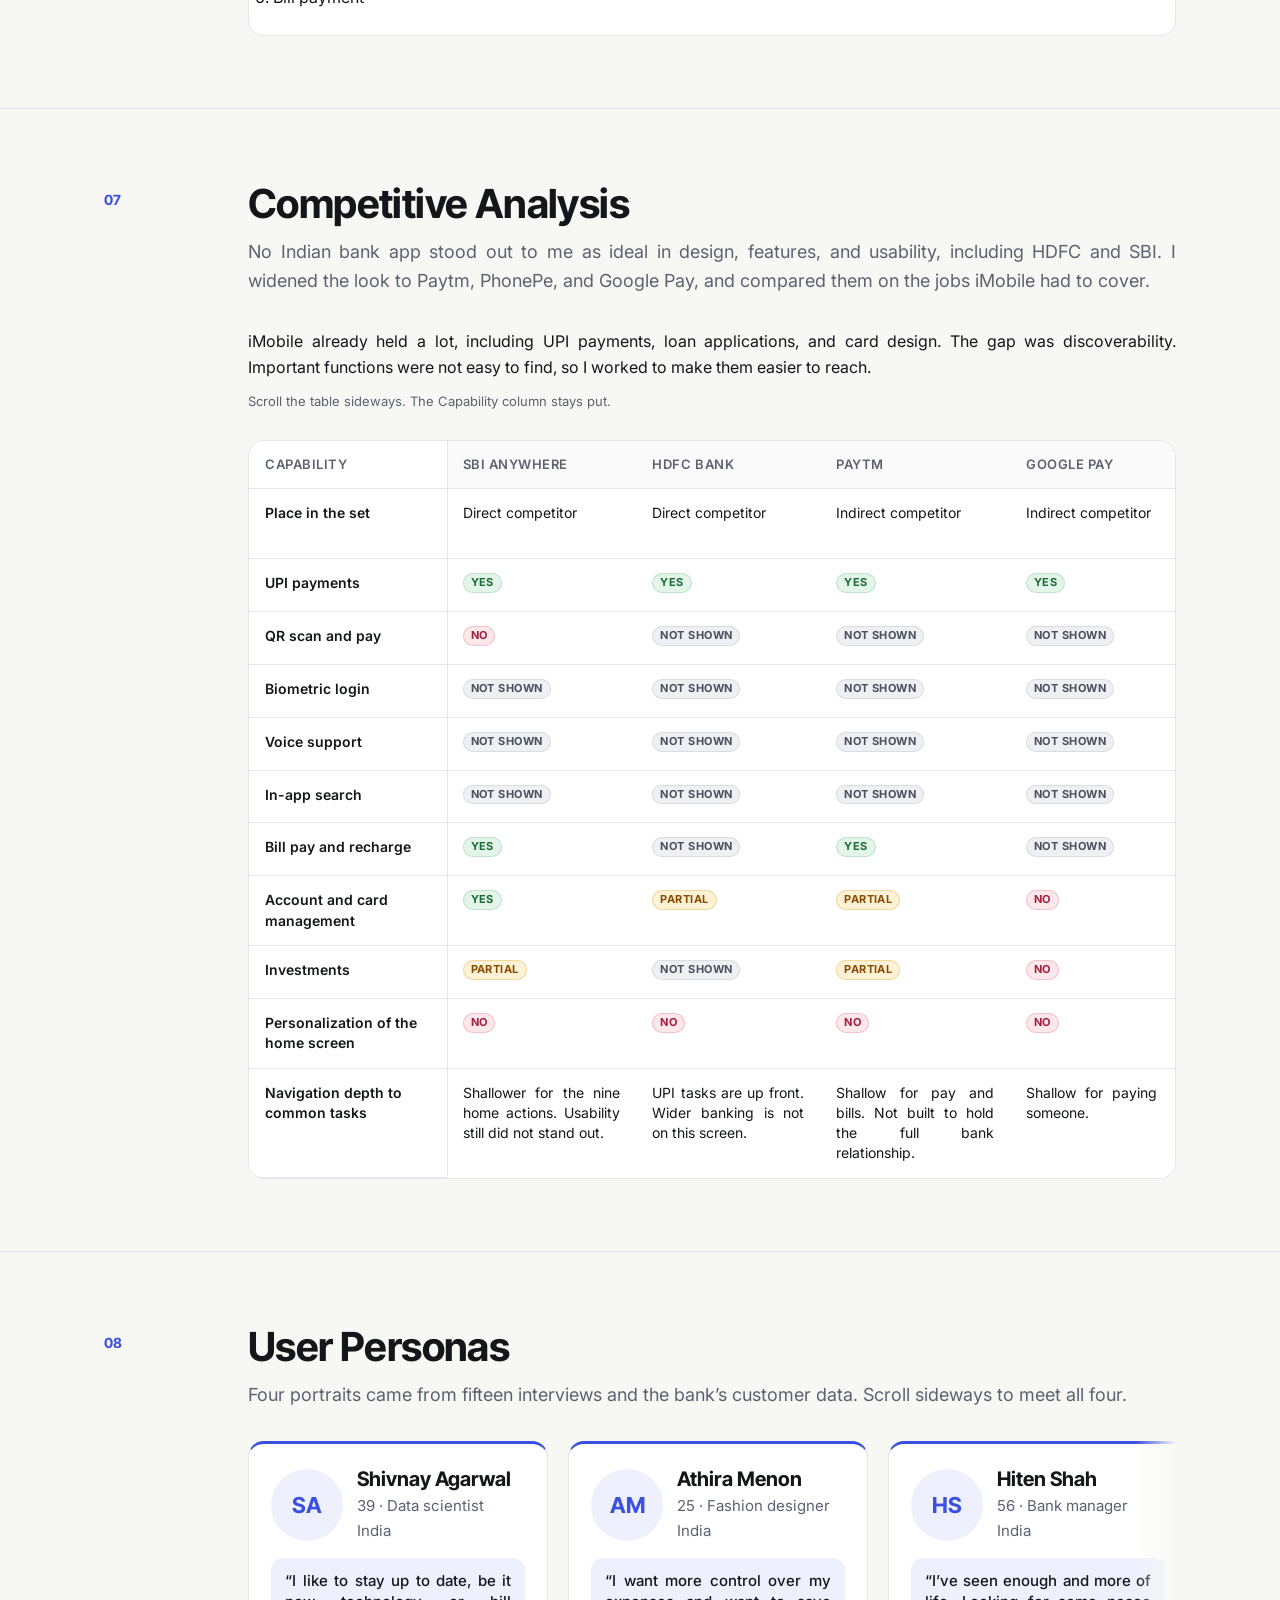
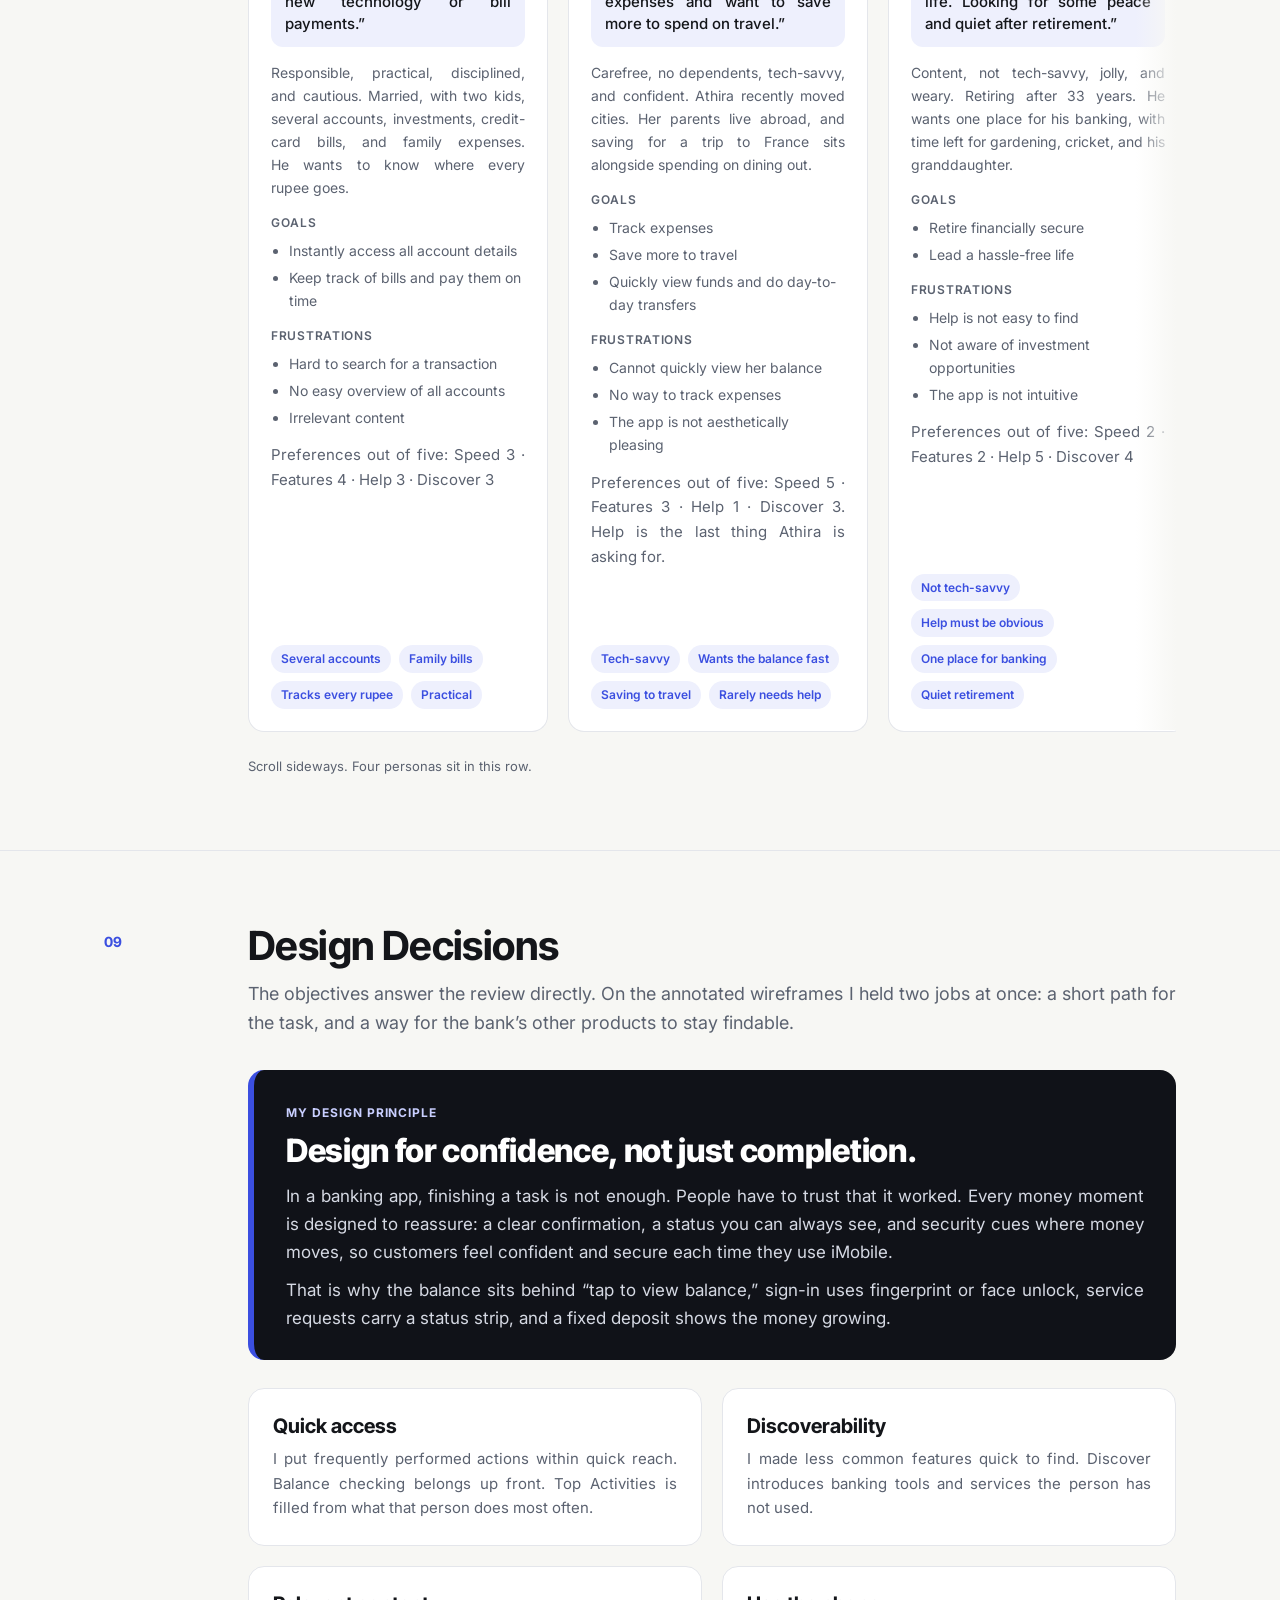
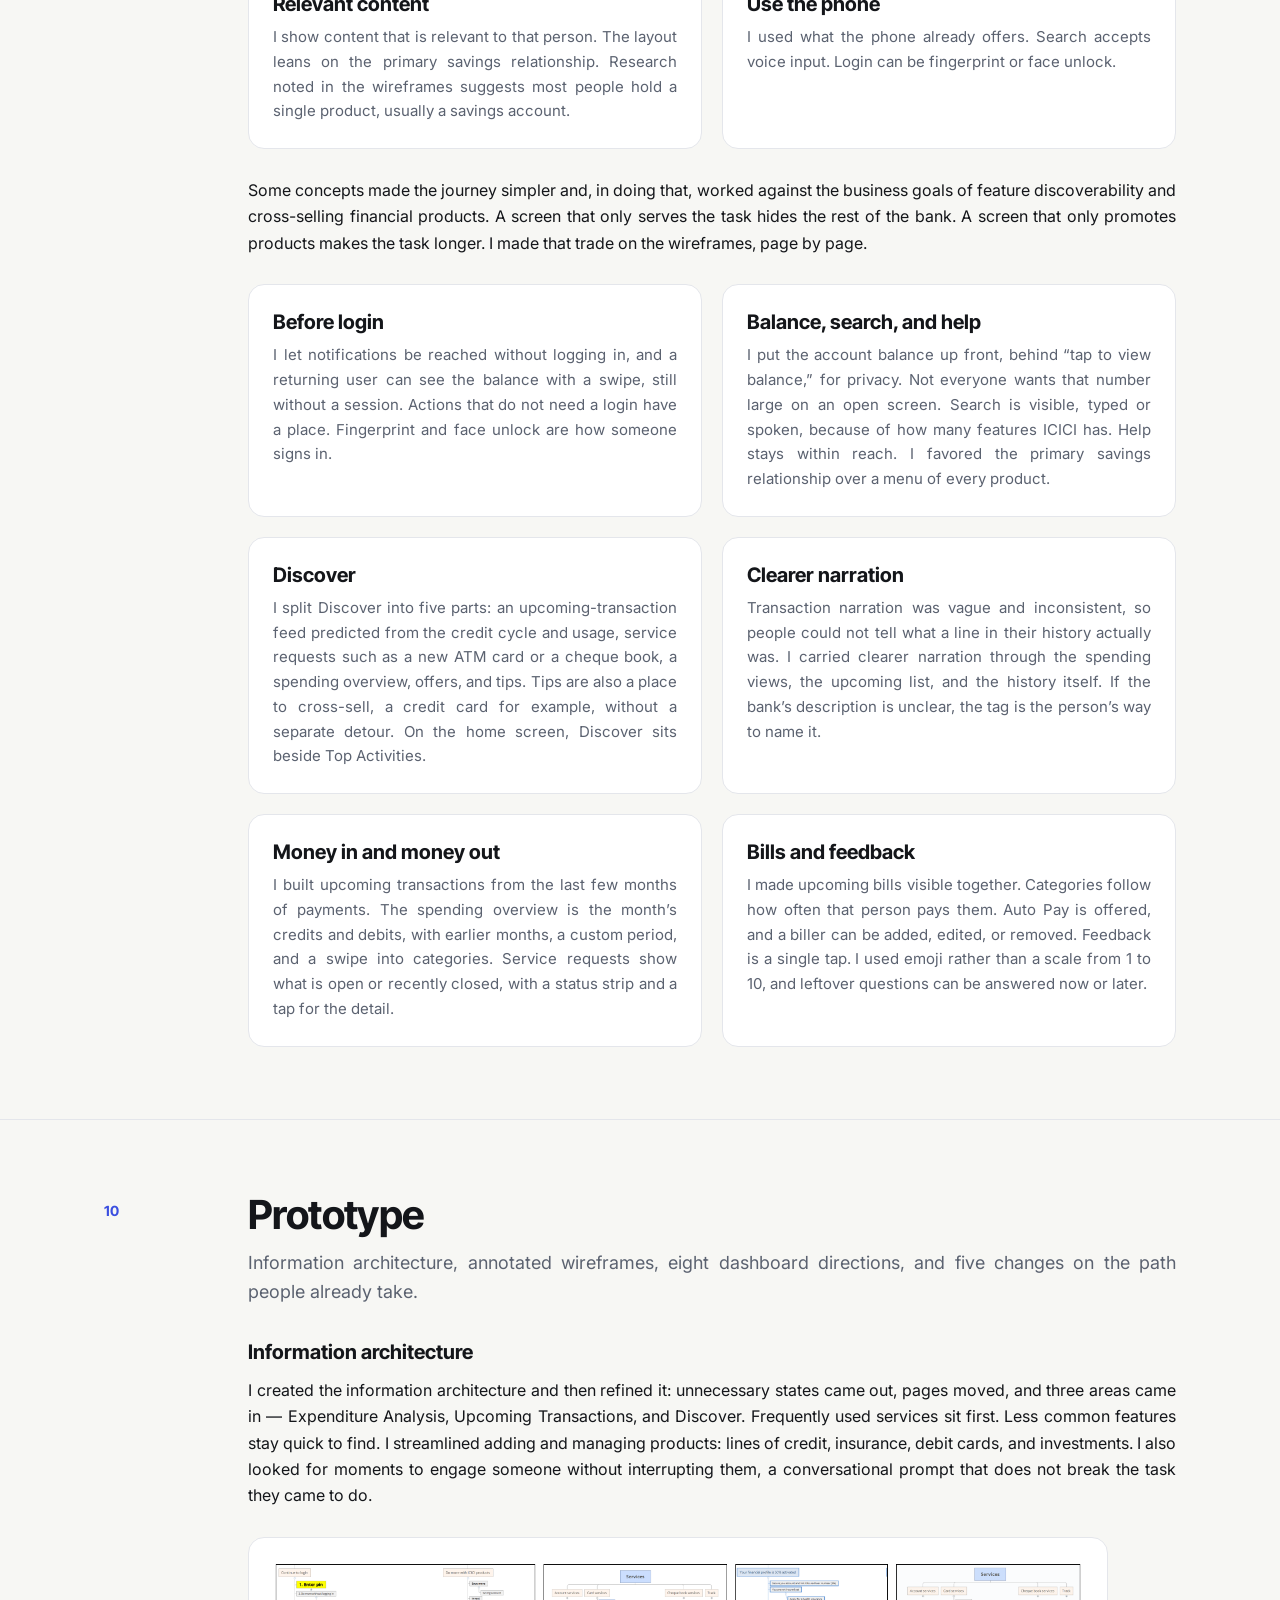
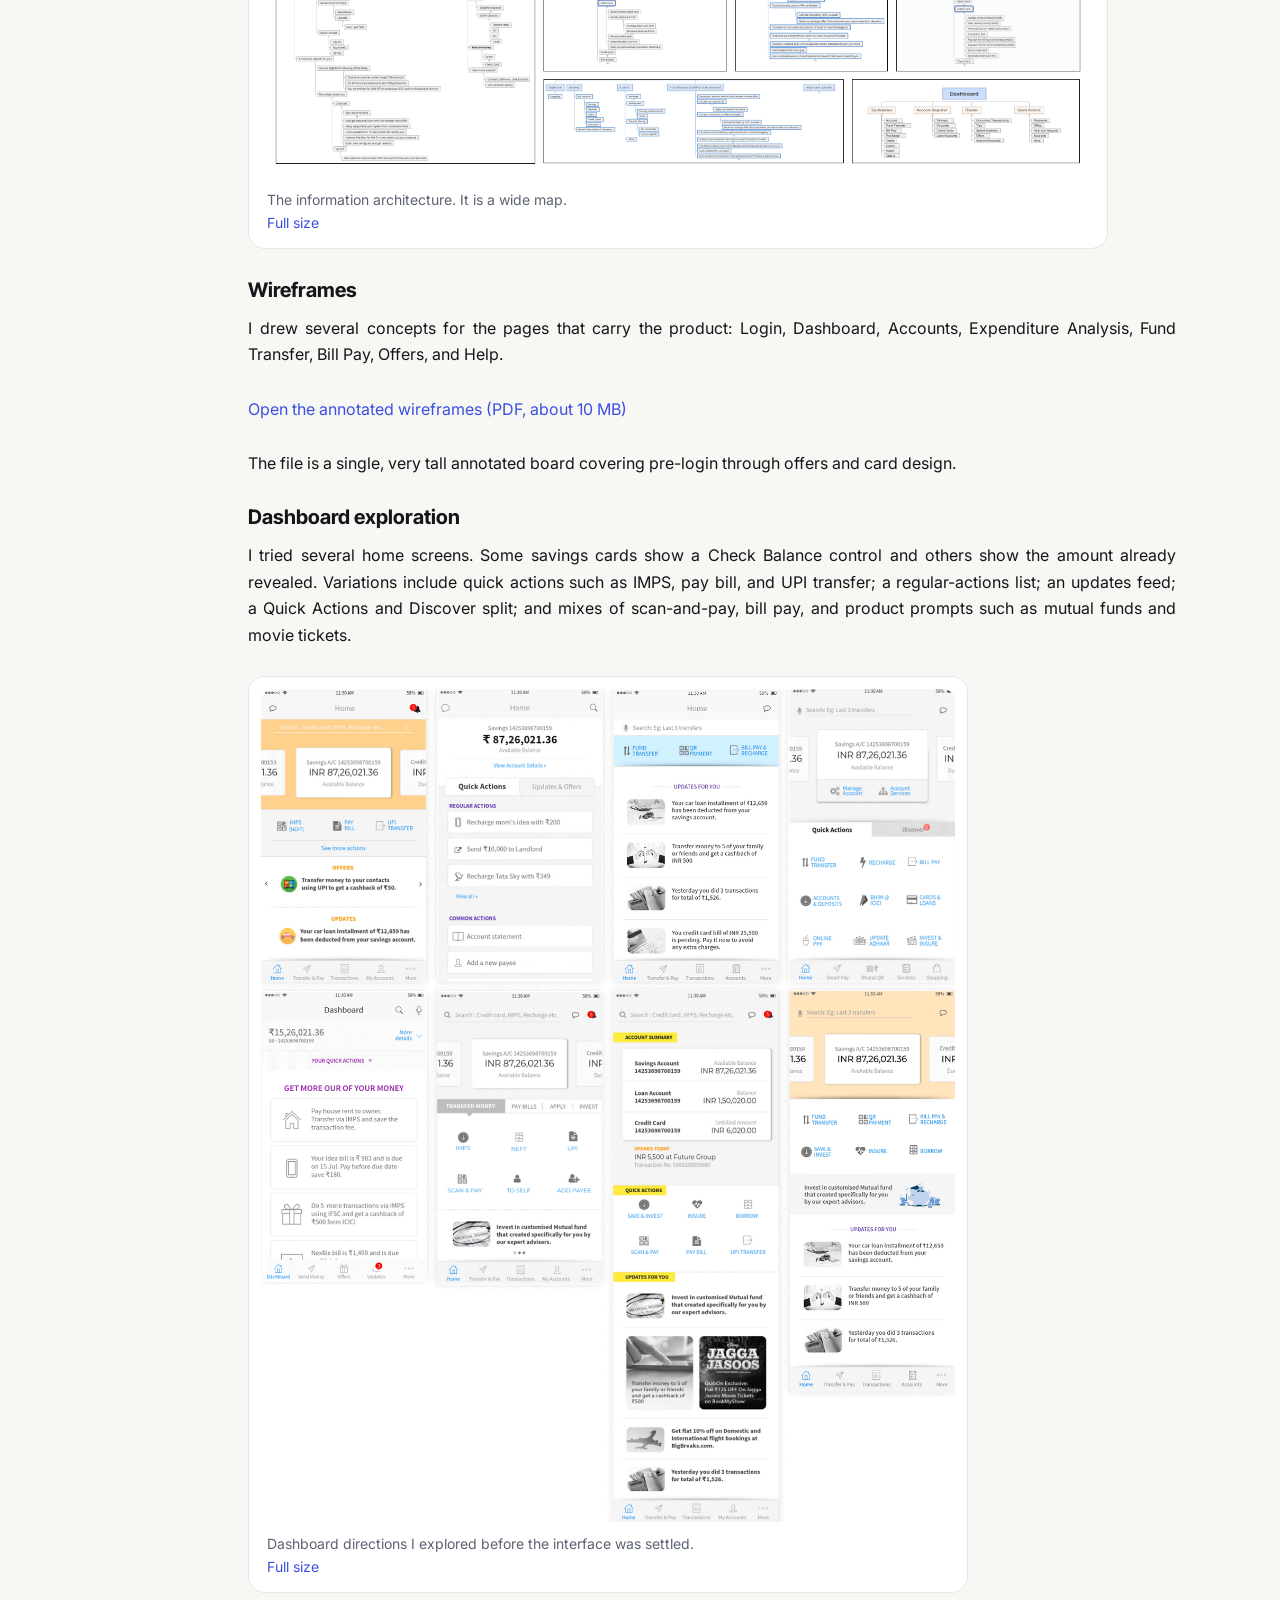
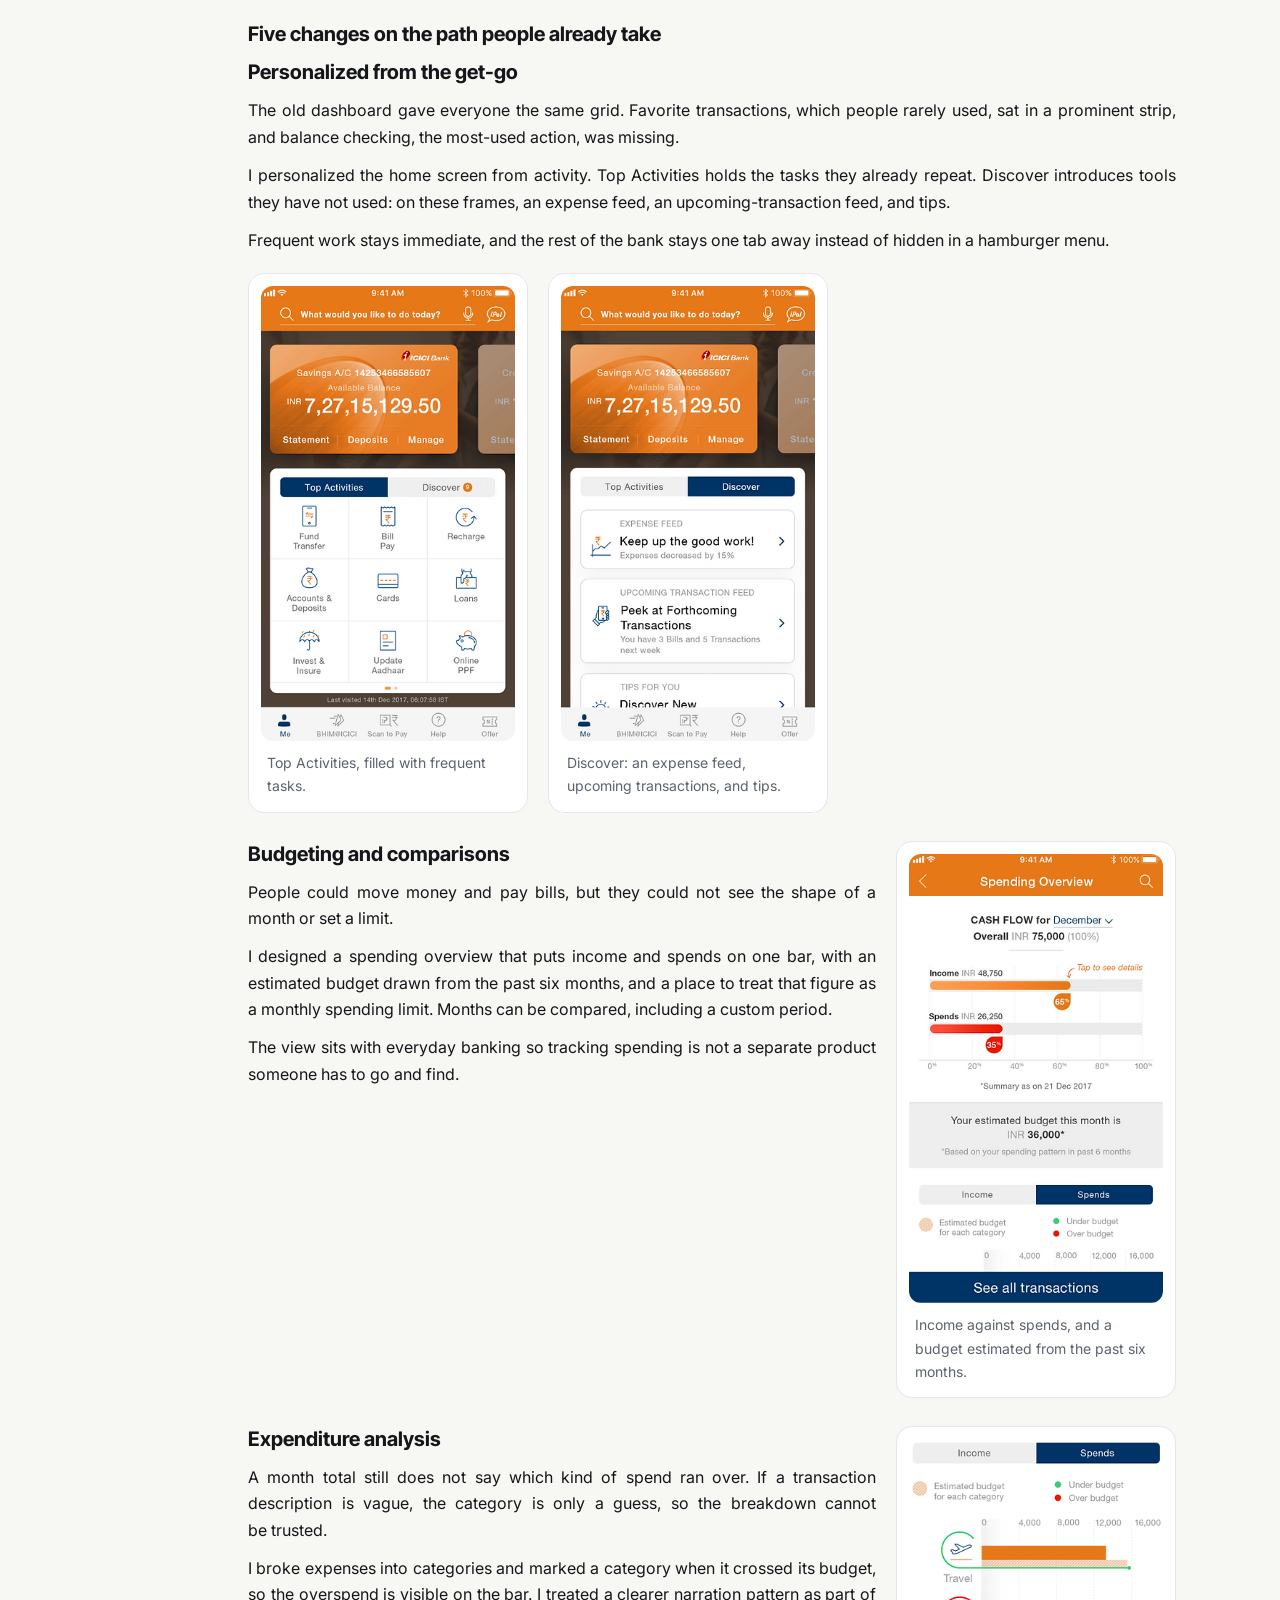
==== commit 81befa06: "Leave competitor statuses as labels only. Remove the sentences after Yes, No, and Not shown, and dro" ====
--- a/index.html
+++ b/index.html
@@ -363,13 +363,6 @@
   <div class="head"><div class="num">07</div><div><h2>Competitive Analysis</h2><p>No Indian bank app stood out to me as ideal in design, features, and usability, including HDFC and SBI. I widened the look to Paytm, PhonePe, and Google Pay, and compared them on the jobs iMobile had to cover.</p></div></div>
   <div class="body">
     <p>iMobile already held a lot, including UPI payments, loan applications, and card design. The gap was discoverability. Important functions were not easy to find, so I worked to make them easier to reach.</p>
-    <p>Each note comes from the home or the screen I reviewed. Where a screen did not show a capability, I left it as not shown rather than guessing.</p>
-    <ul class="yn-legend" aria-label="Legend">
-      <li><span class="yn">Yes</span> part of the product</li>
-      <li><span class="yn partial">Partial</span> a limited version</li>
-      <li><span class="yn no">No</span> not part of the product</li>
-      <li><span class="yn na">Not shown</span> not on the screen I reviewed</li>
-    </ul>
     <p class="scroll-hint">Scroll the table sideways. The Capability column stays put.</p>
     <div class="table-scroll">
     <table class="cmp">
@@ -394,74 +387,74 @@
         </tr>
         <tr>
           <th scope="row">UPI payments</th>
-          <td><span class="yn">Yes</span> UPI sits on the home grid.</td>
-          <td><span class="yn">Yes</span> Pay, Collect, and a UPI registration step.</td>
-          <td><span class="yn">Yes</span> UPI on the home, with a cashback offer.</td>
-          <td><span class="yn">Yes</span> Pay a person. The screen was still branded Tez.</td>
+          <td><span class="yn">Yes</span></td>
+          <td><span class="yn">Yes</span></td>
+          <td><span class="yn">Yes</span></td>
+          <td><span class="yn">Yes</span></td>
           <td><span class="yn">Yes</span></td>
         </tr>
         <tr>
           <th scope="row">QR scan and pay</th>
-          <td><span class="yn no">No</span> Not on the home grid.</td>
-          <td><span class="yn na">Not shown</span> Not on the UPI screen I reviewed.</td>
-          <td><span class="yn na">Not shown</span> Not on the home I reviewed.</td>
-          <td><span class="yn na">Not shown</span> Not on the screen I reviewed.</td>
+          <td><span class="yn no">No</span></td>
+          <td><span class="yn na">Not shown</span></td>
+          <td><span class="yn na">Not shown</span></td>
+          <td><span class="yn na">Not shown</span></td>
           <td><span class="yn">Yes</span></td>
         </tr>
         <tr>
           <th scope="row">Biometric login</th>
-          <td><span class="yn na">Not shown</span> Not on the home I reviewed.</td>
-          <td><span class="yn na">Not shown</span> Not on the screen I reviewed.</td>
-          <td><span class="yn na">Not shown</span> Not on the home I reviewed.</td>
-          <td><span class="yn na">Not shown</span> Not on the screen I reviewed.</td>
+          <td><span class="yn na">Not shown</span></td>
+          <td><span class="yn na">Not shown</span></td>
+          <td><span class="yn na">Not shown</span></td>
+          <td><span class="yn na">Not shown</span></td>
           <td><span class="yn na">Not shown</span></td>
         </tr>
         <tr>
           <th scope="row">Voice support</th>
-          <td><span class="yn na">Not shown</span> Not on the home I reviewed.</td>
-          <td><span class="yn na">Not shown</span> Not on the screen I reviewed.</td>
-          <td><span class="yn na">Not shown</span> Not on the home I reviewed.</td>
-          <td><span class="yn na">Not shown</span> Not on the screen I reviewed.</td>
+          <td><span class="yn na">Not shown</span></td>
+          <td><span class="yn na">Not shown</span></td>
+          <td><span class="yn na">Not shown</span></td>
+          <td><span class="yn na">Not shown</span></td>
           <td><span class="yn na">Not shown</span></td>
         </tr>
         <tr>
           <th scope="row">In-app search</th>
-          <td><span class="yn na">Not shown</span> Not on the home grid.</td>
-          <td><span class="yn na">Not shown</span> Not on the UPI screen.</td>
-          <td><span class="yn na">Not shown</span> Not on the home I reviewed.</td>
-          <td><span class="yn na">Not shown</span> Not on the screen I reviewed.</td>
+          <td><span class="yn na">Not shown</span></td>
+          <td><span class="yn na">Not shown</span></td>
+          <td><span class="yn na">Not shown</span></td>
+          <td><span class="yn na">Not shown</span></td>
           <td><span class="yn na">Not shown</span></td>
         </tr>
         <tr>
           <th scope="row">Bill pay and recharge</th>
-          <td><span class="yn">Yes</span> Top Up and Recharge, and Bill Payments.</td>
-          <td><span class="yn na">Not shown</span> Not on the UPI screen I reviewed.</td>
-          <td><span class="yn">Yes</span> Billers such as mobile, DTH, electricity, and petrol.</td>
-          <td><span class="yn na">Not shown</span> The screen is for paying a person.</td>
+          <td><span class="yn">Yes</span></td>
+          <td><span class="yn na">Not shown</span></td>
+          <td><span class="yn">Yes</span></td>
+          <td><span class="yn na">Not shown</span></td>
           <td><span class="yn">Yes</span></td>
         </tr>
         <tr>
           <th scope="row">Account and card management</th>
-          <td><span class="yn">Yes</span> My Accounts, with deposits and transfers beside it.</td>
+          <td><span class="yn">Yes</span></td>
           <td><span class="yn partial">Partial</span></td>
           <td><span class="yn partial">Partial</span></td>
-          <td><span class="yn no">No</span> A payments home, not accounts and cards.</td>
+          <td><span class="yn no">No</span></td>
           <td><span class="yn partial">Partial</span></td>
         </tr>
         <tr>
           <th scope="row">Investments</th>
           <td><span class="yn partial">Partial</span></td>
-          <td><span class="yn na">Not shown</span> Not on the screen I reviewed.</td>
+          <td><span class="yn na">Not shown</span></td>
           <td><span class="yn partial">Partial</span></td>
-          <td><span class="yn no">No</span> Not part of this payments home.</td>
+          <td><span class="yn no">No</span></td>
           <td><span class="yn partial">Partial</span></td>
         </tr>
         <tr>
           <th scope="row">Personalization of the home screen</th>
-          <td><span class="yn no">No</span> A fixed 3 by 3 under a welcome header.</td>
-          <td><span class="yn no">No</span> A fixed list of UPI actions.</td>
-          <td><span class="yn no">No</span> A fixed payments home.</td>
-          <td><span class="yn no">No</span> A fixed grid of people.</td>
+          <td><span class="yn no">No</span></td>
+          <td><span class="yn no">No</span></td>
+          <td><span class="yn no">No</span></td>
+          <td><span class="yn no">No</span></td>
           <td><span class="yn na">Not shown</span></td>
         </tr>
         <tr>
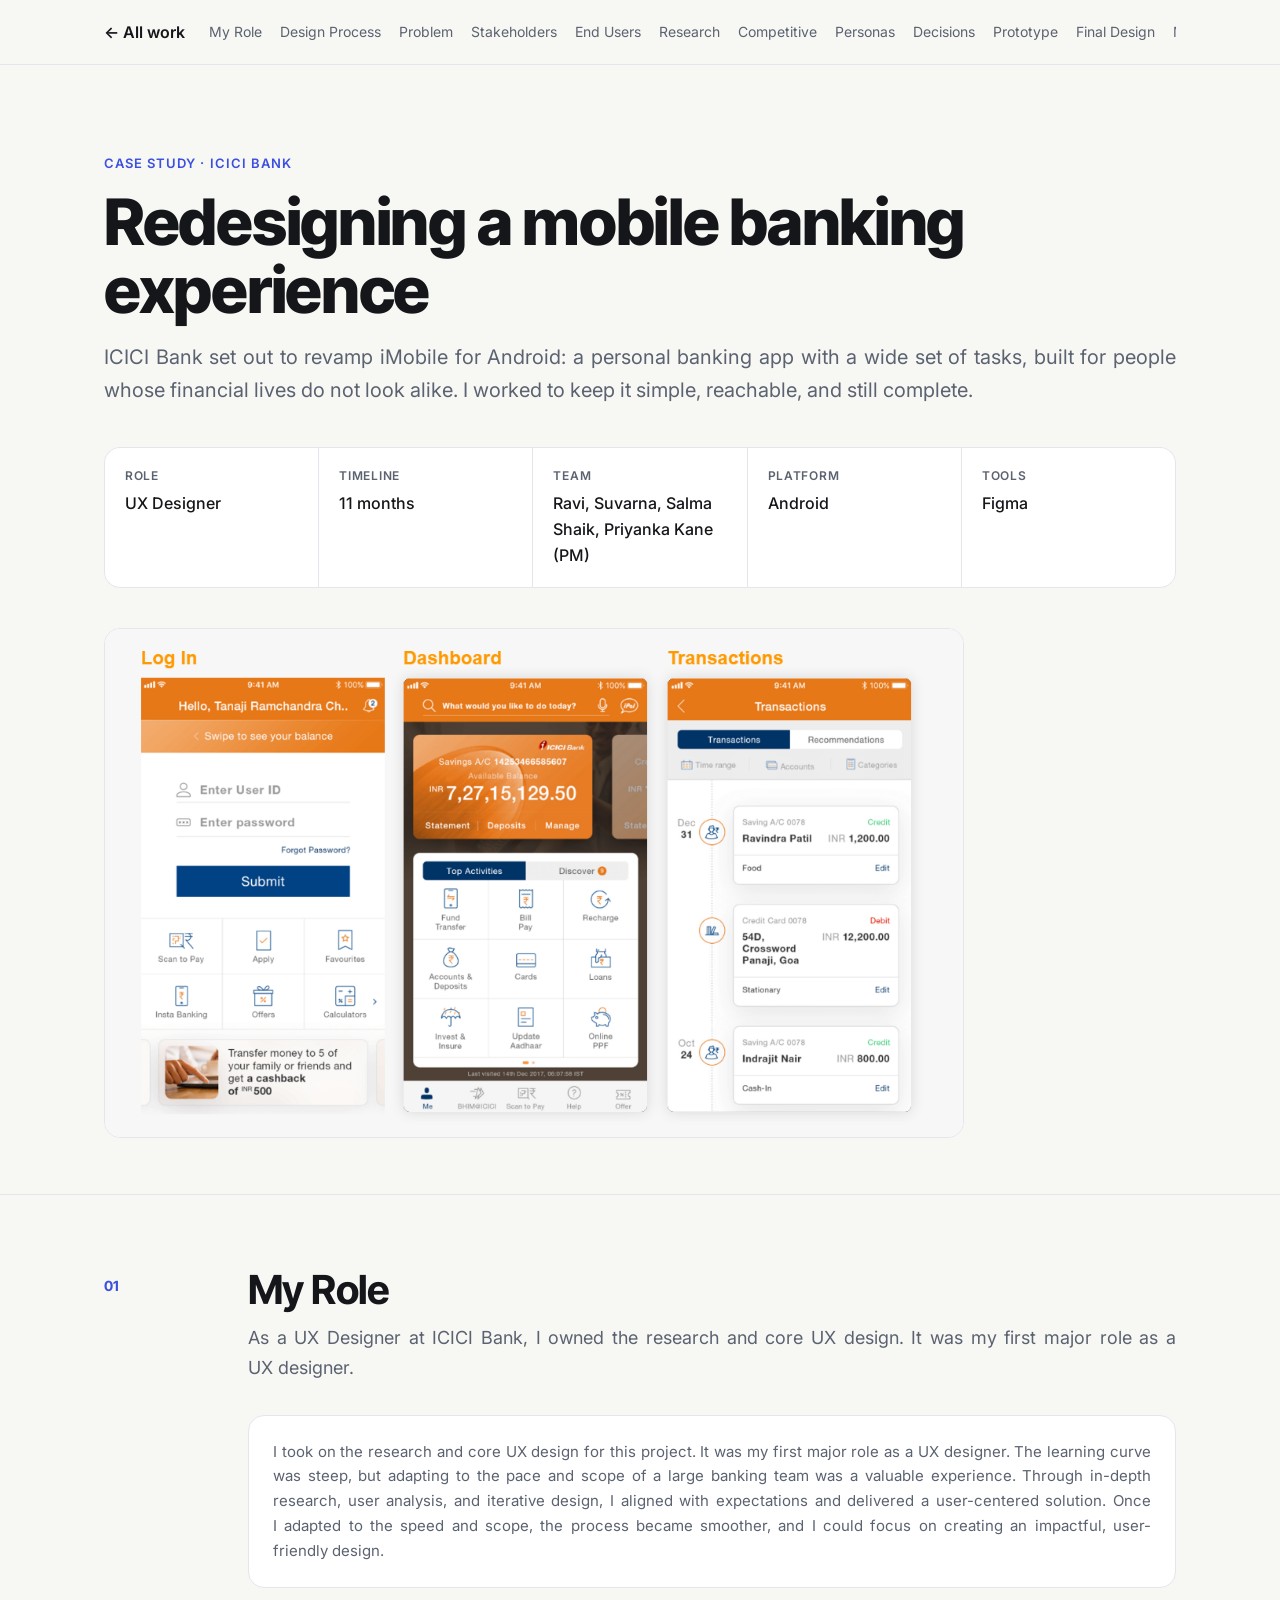
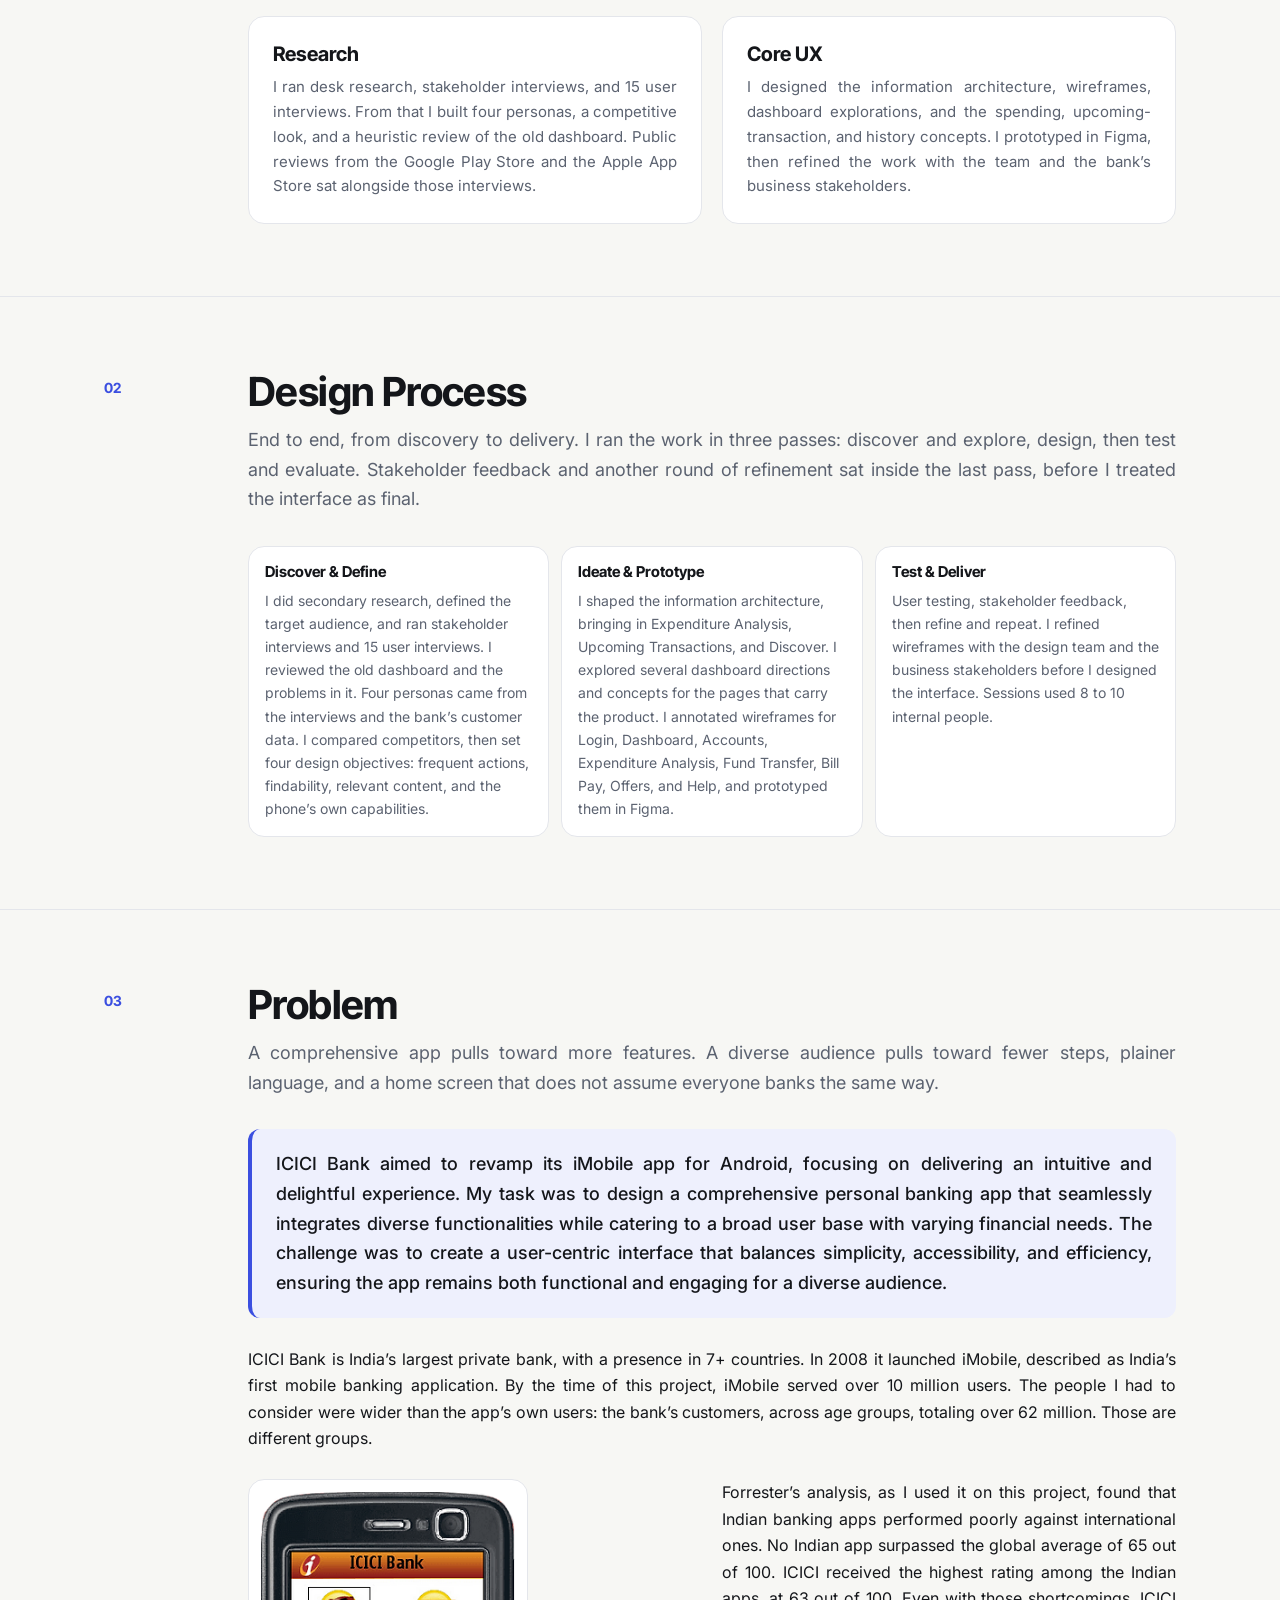
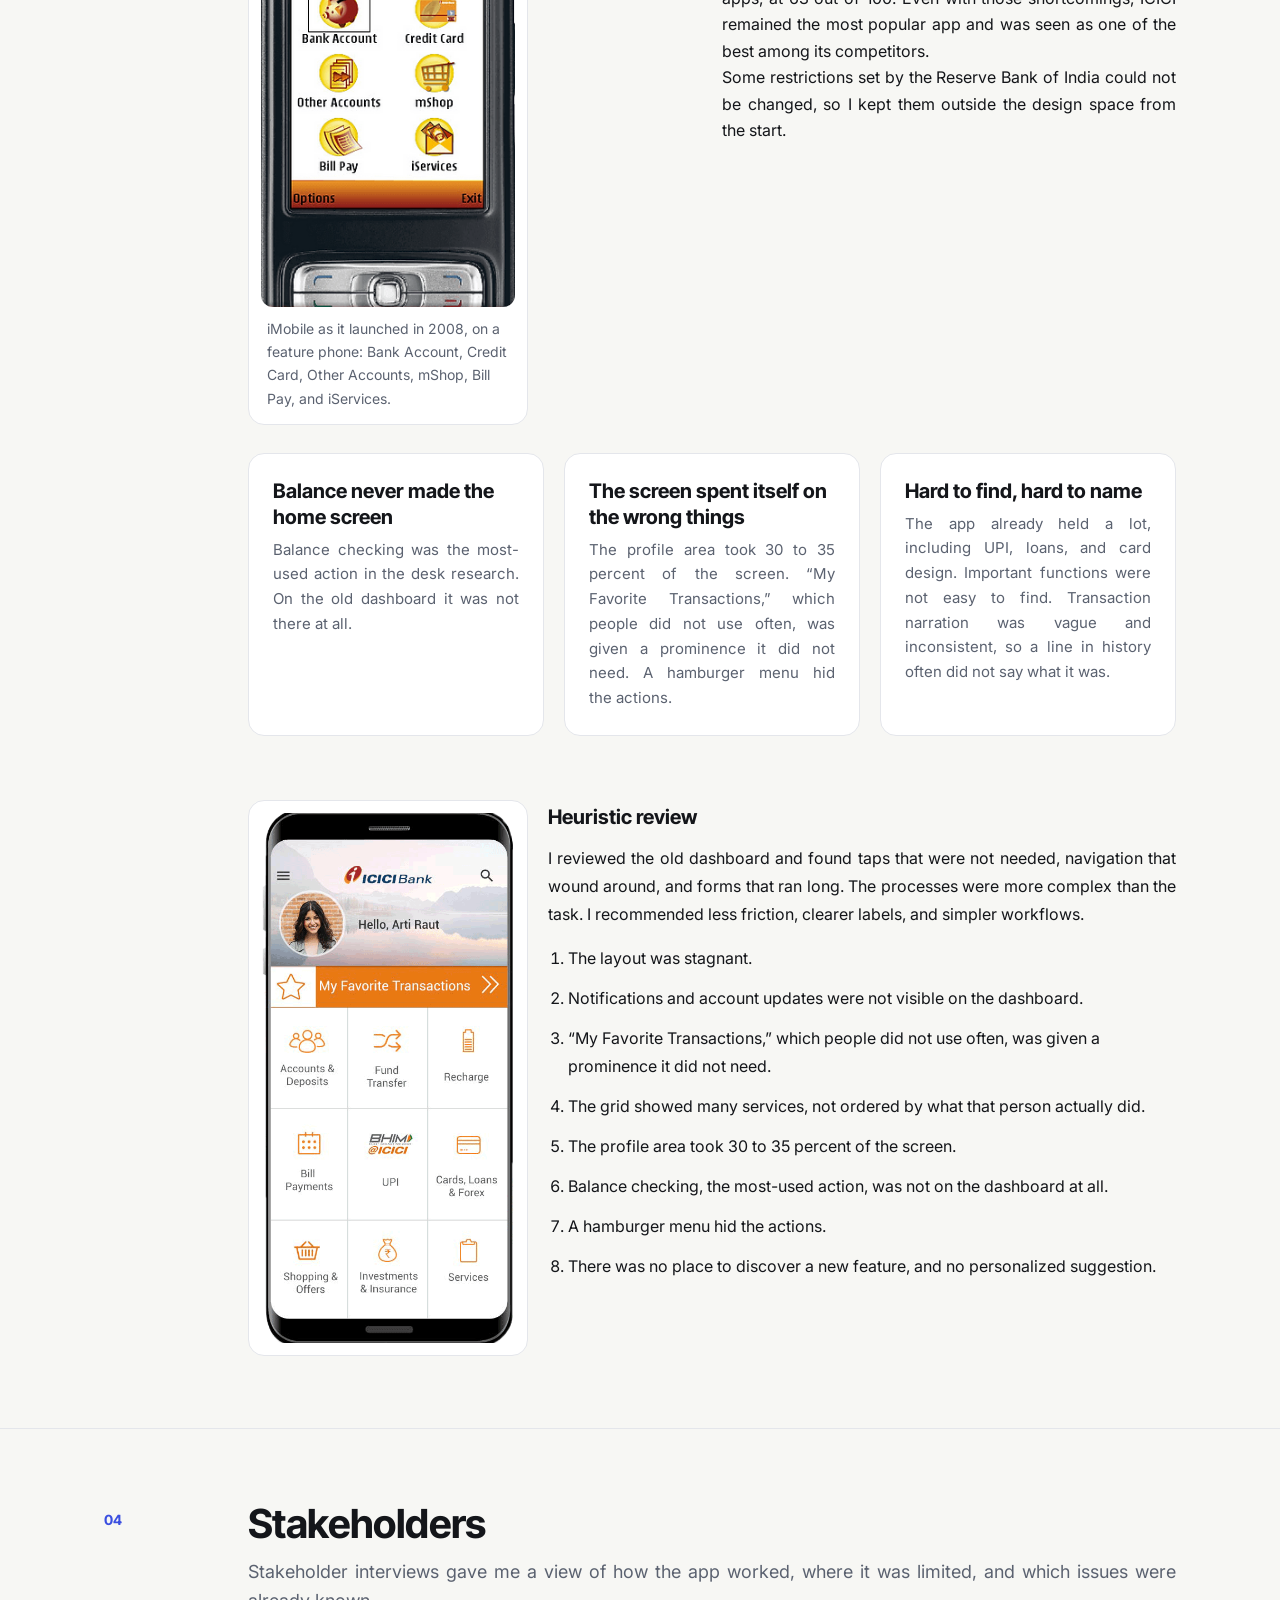
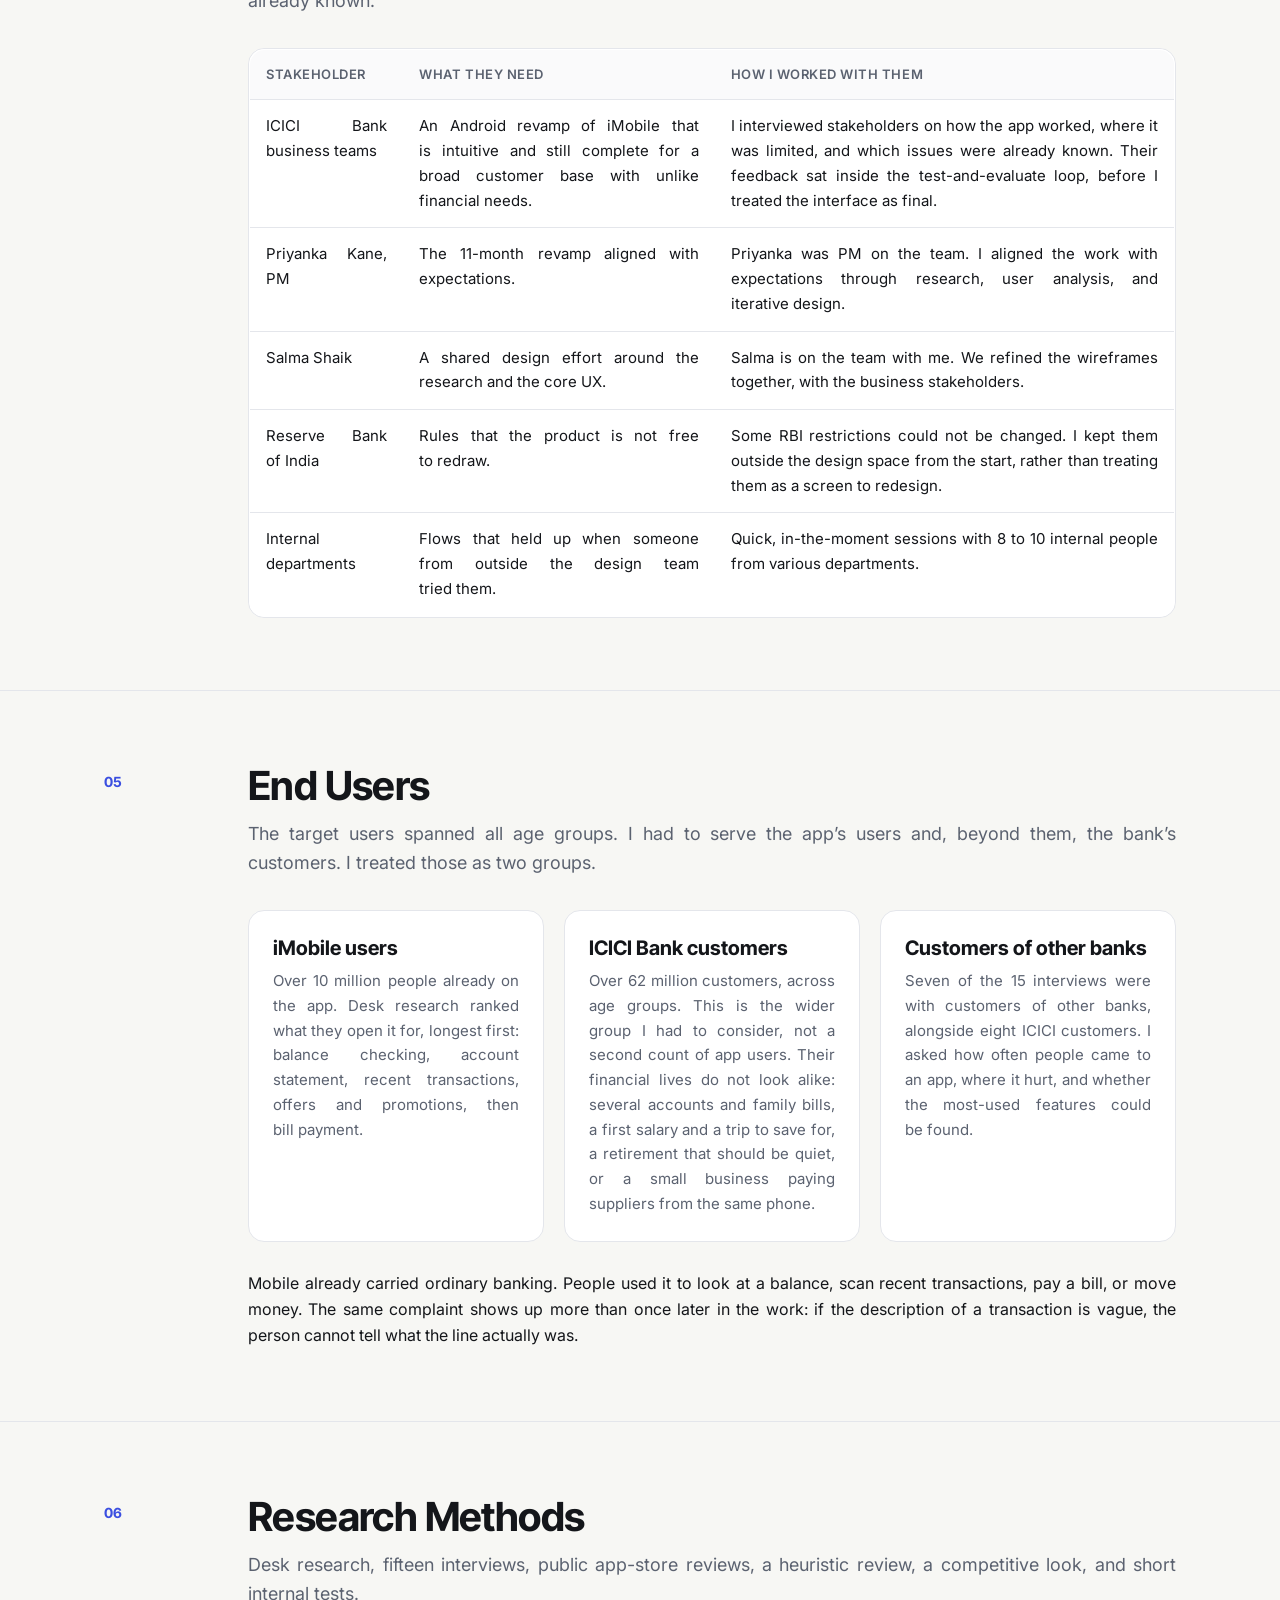
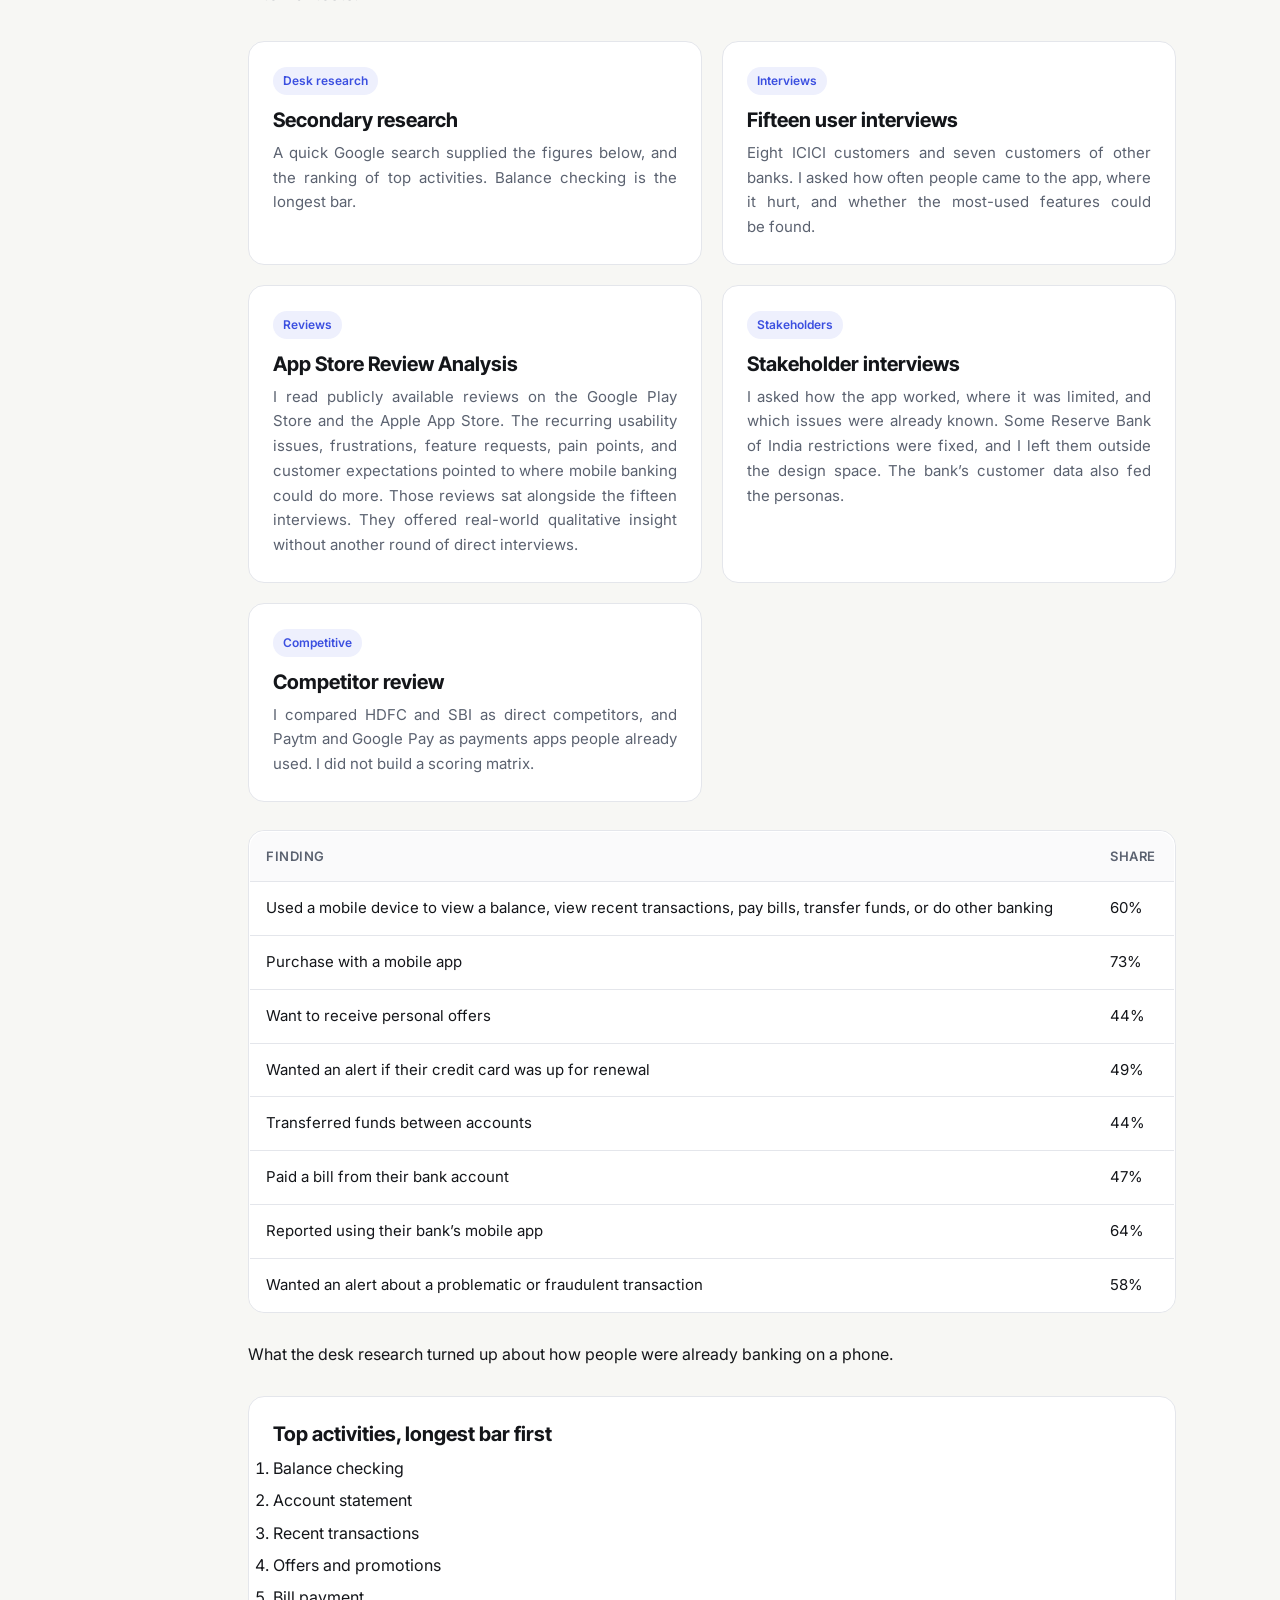
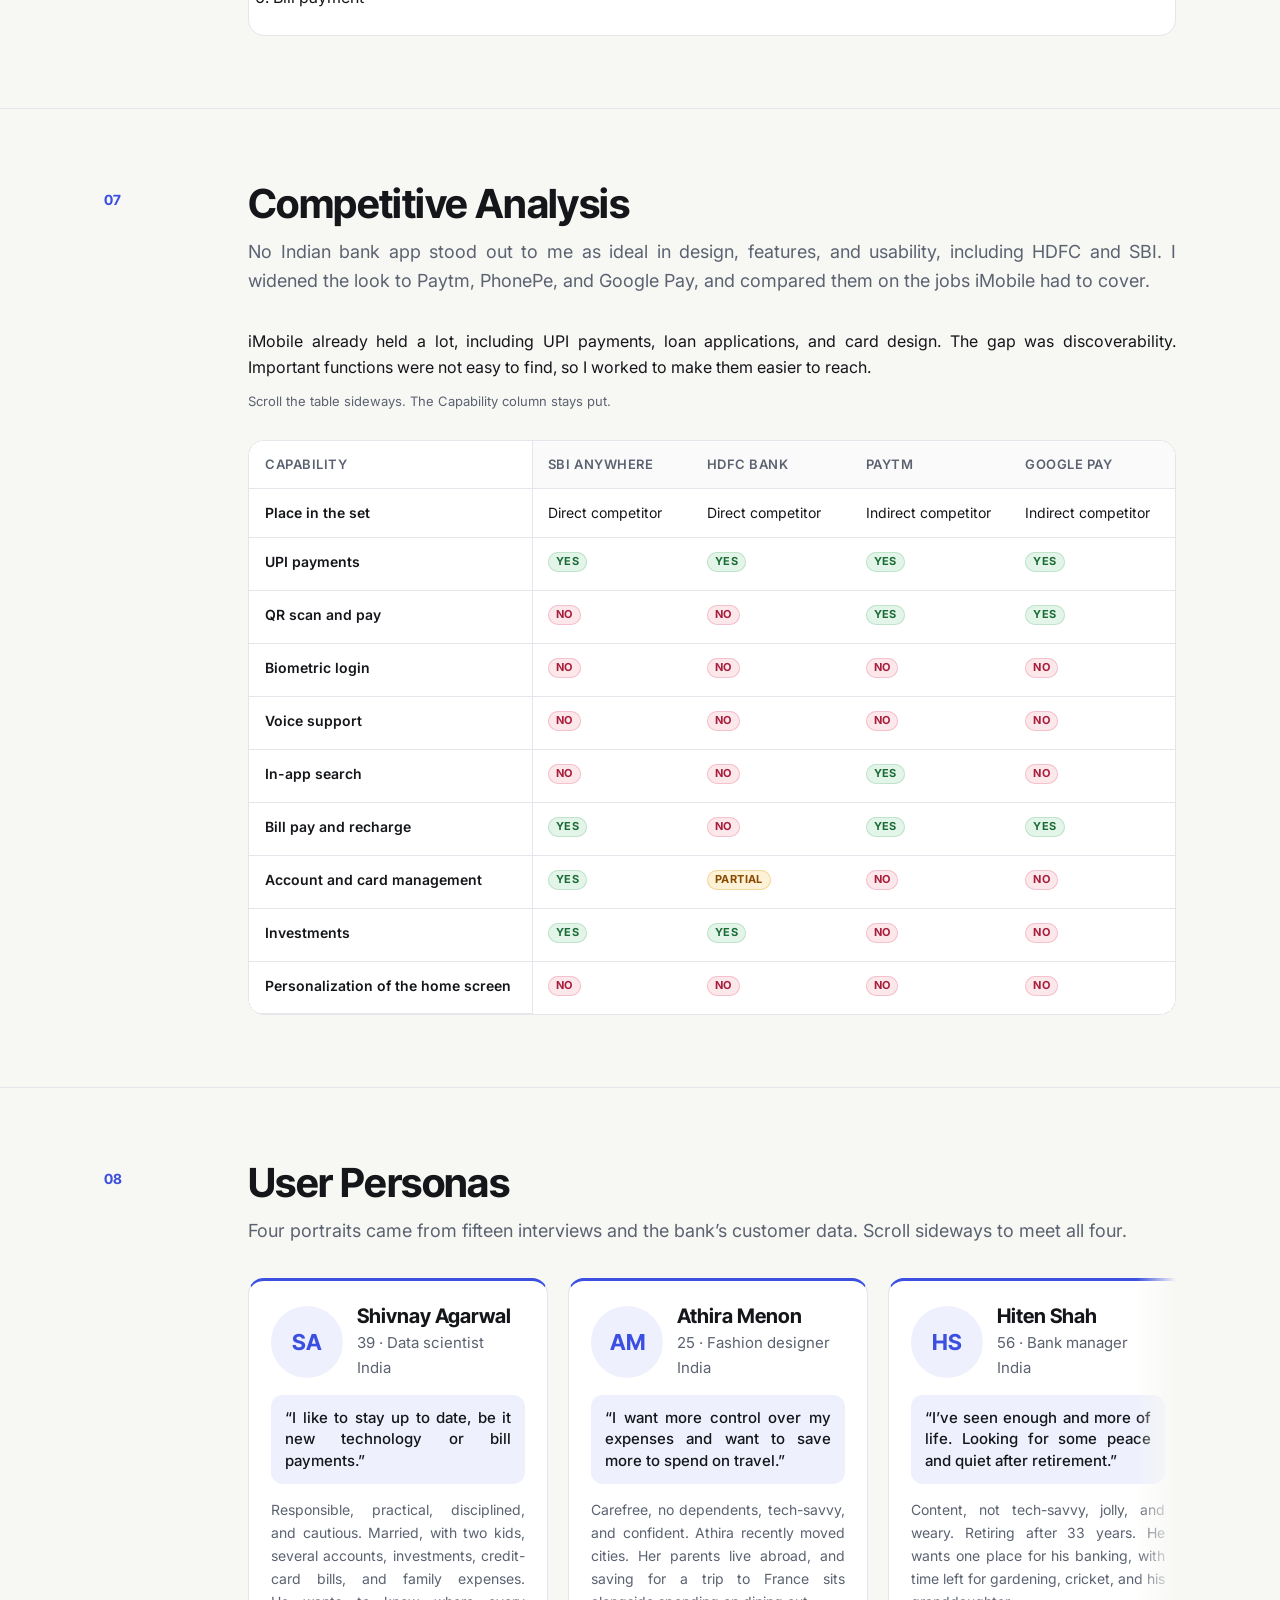
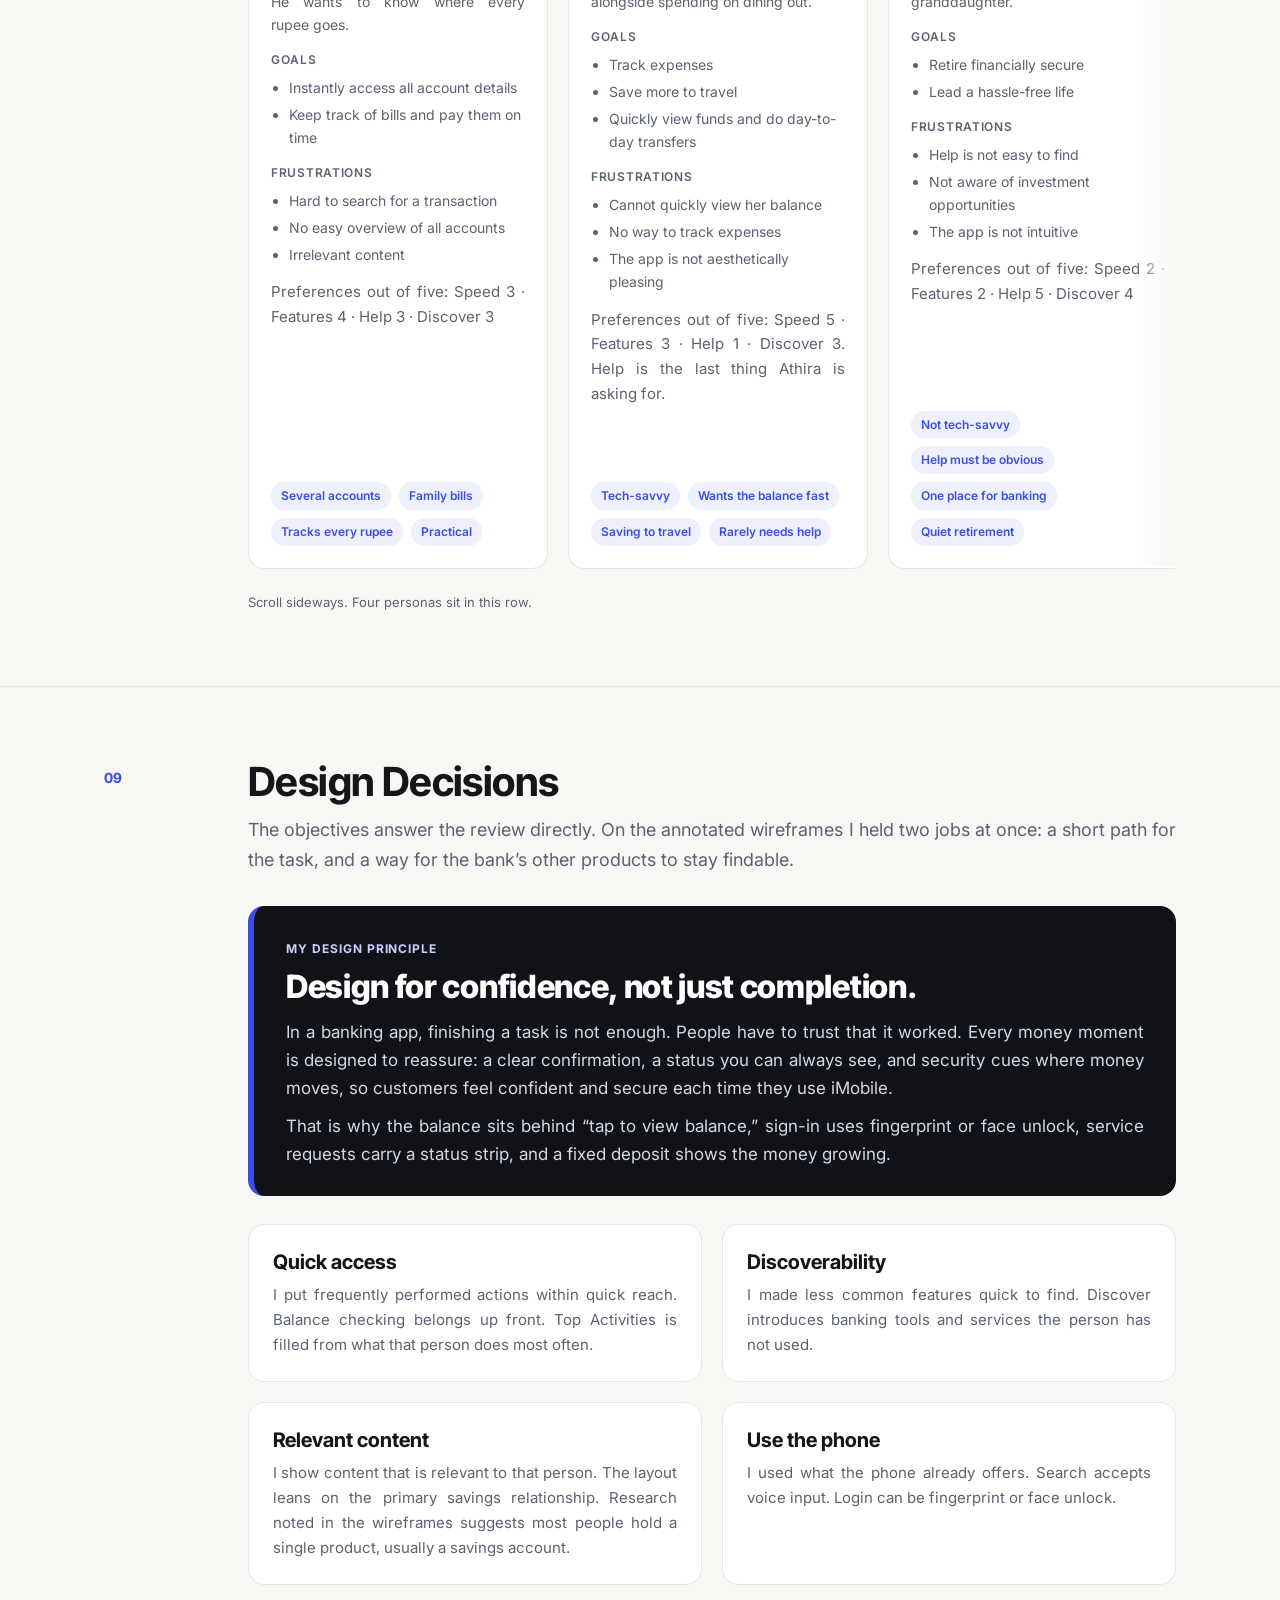
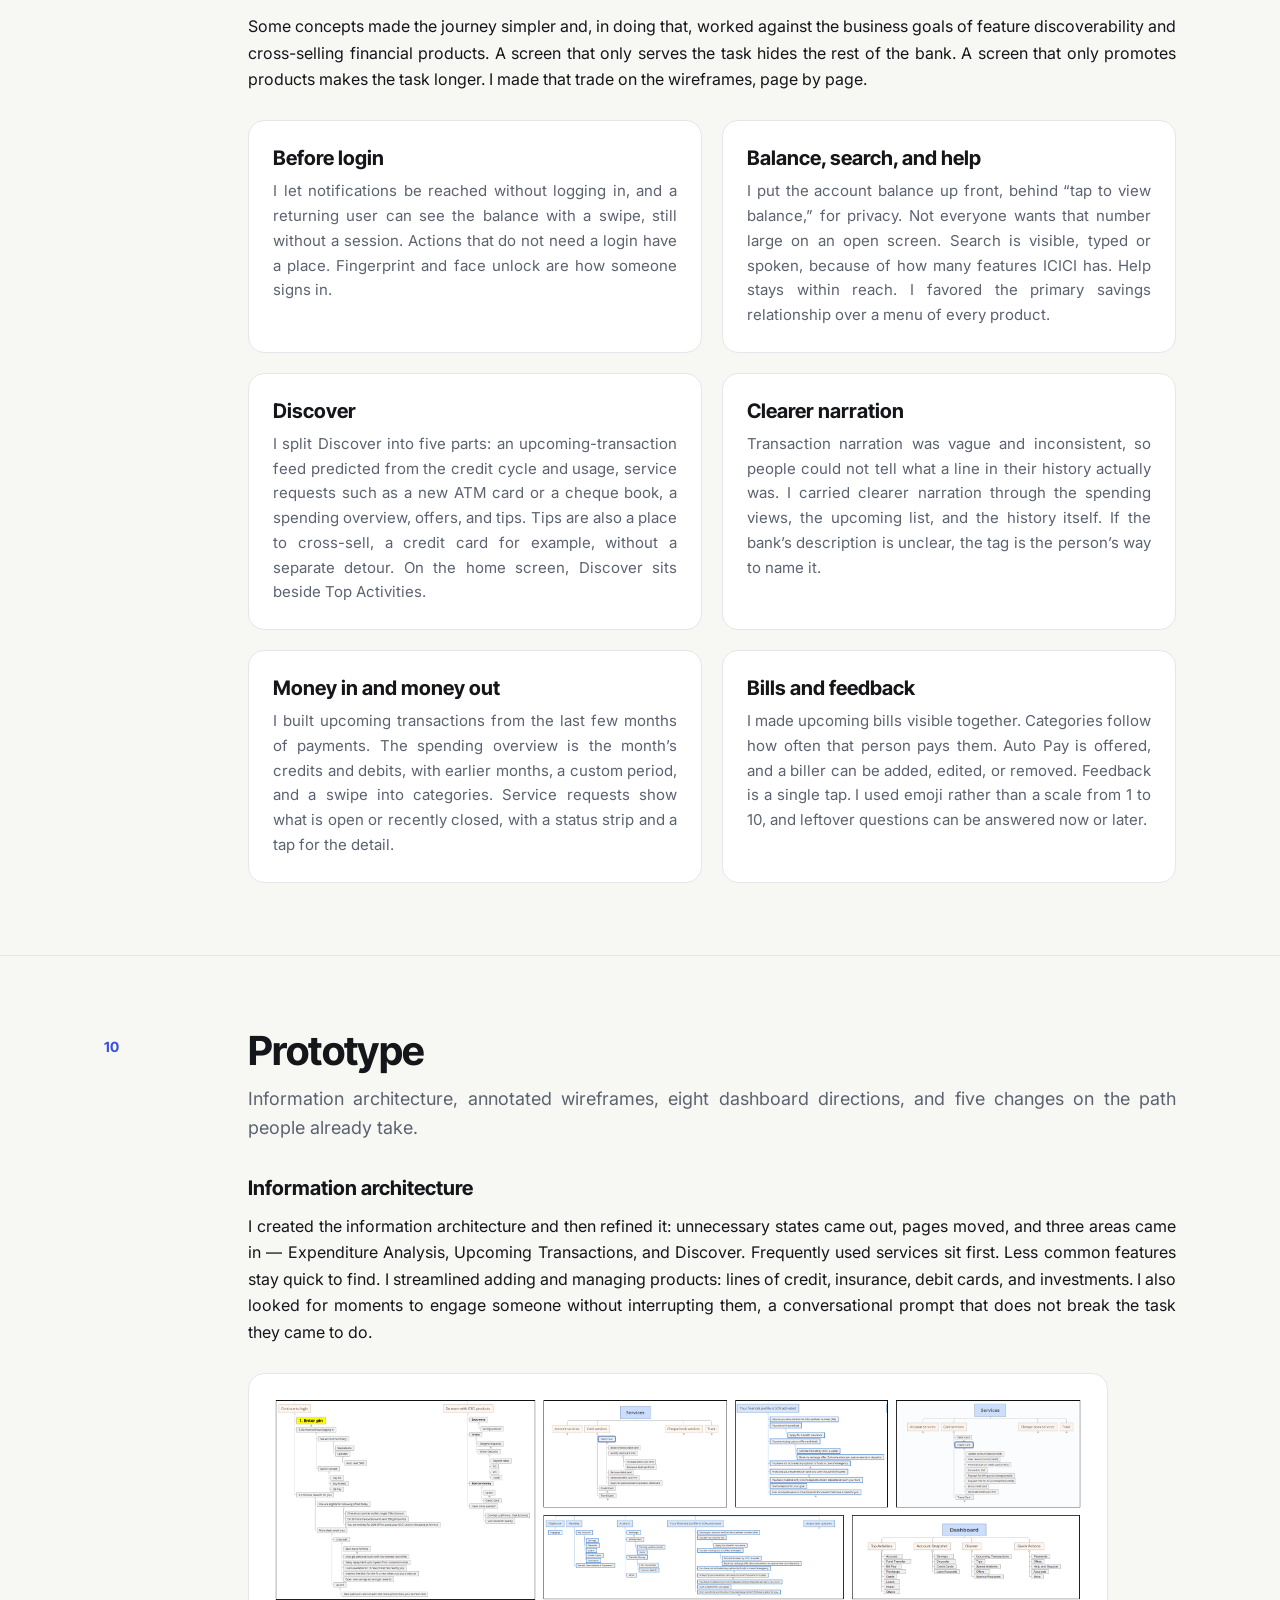
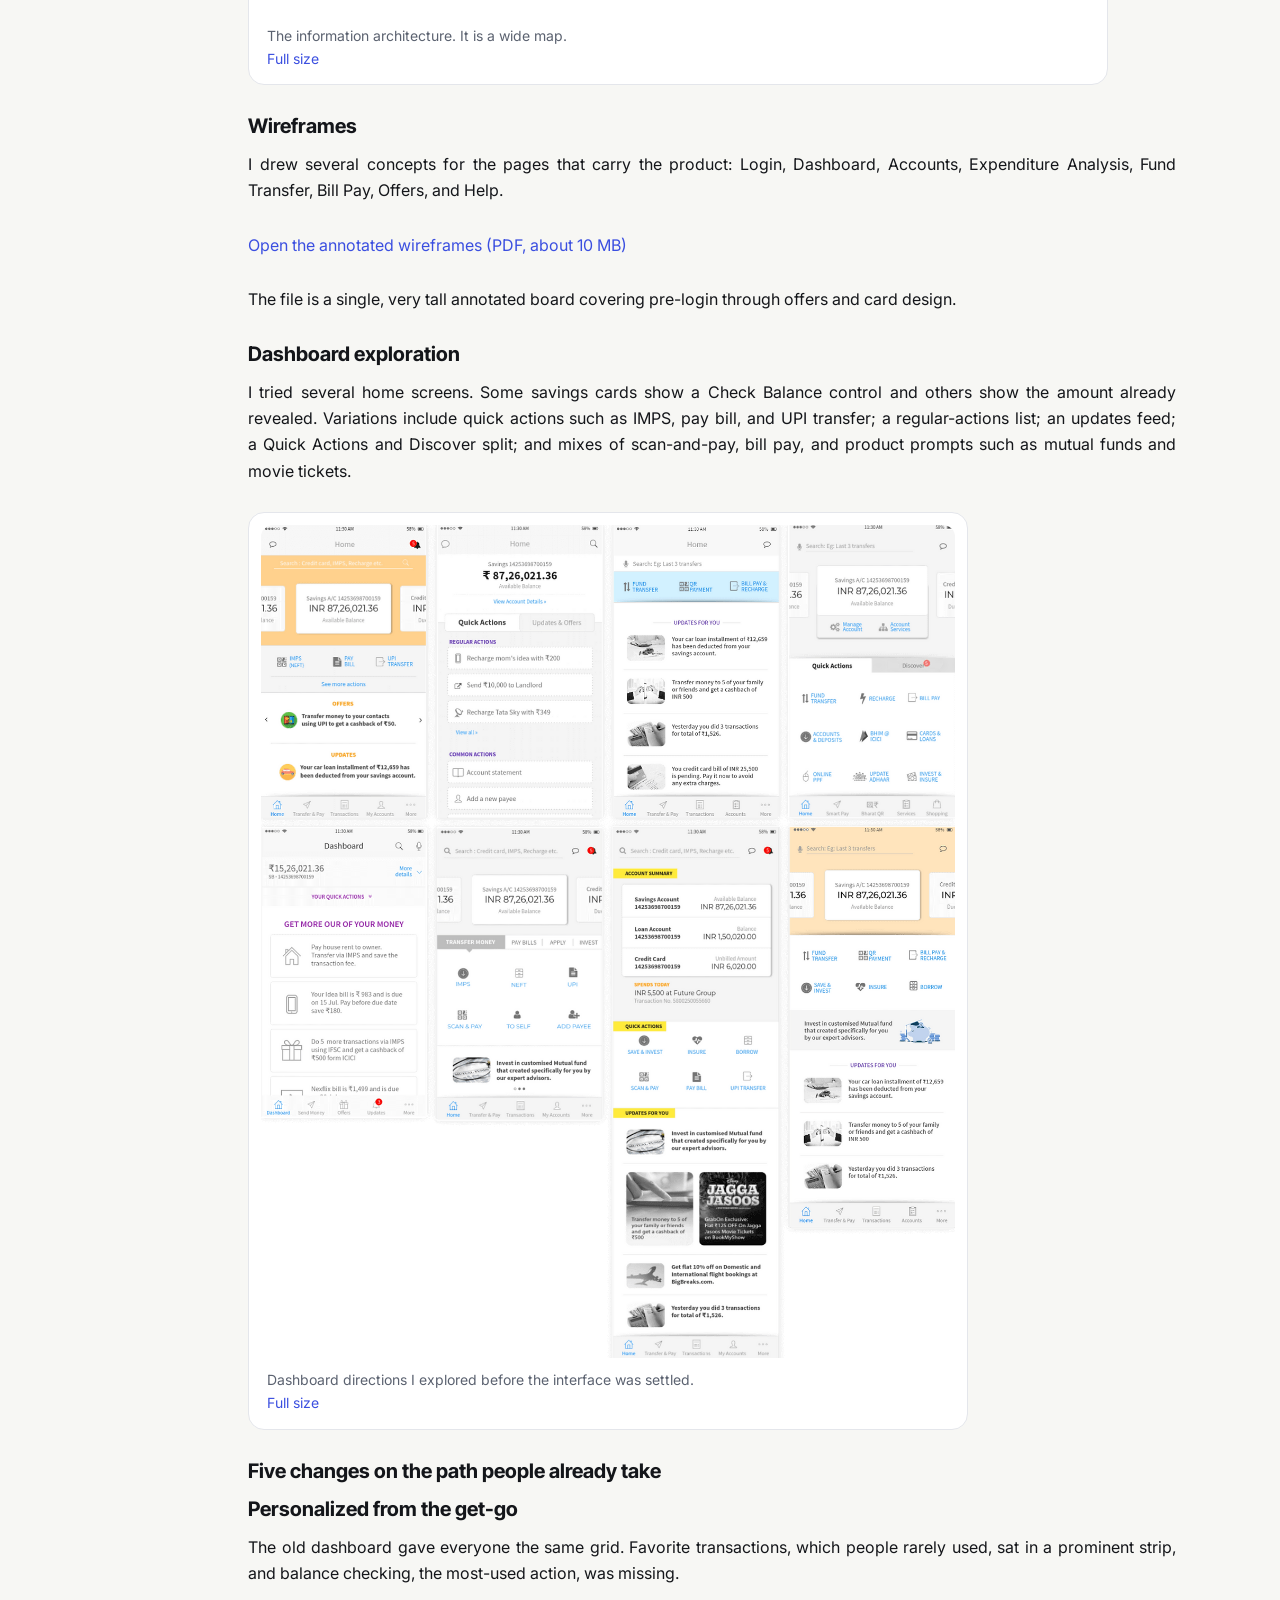
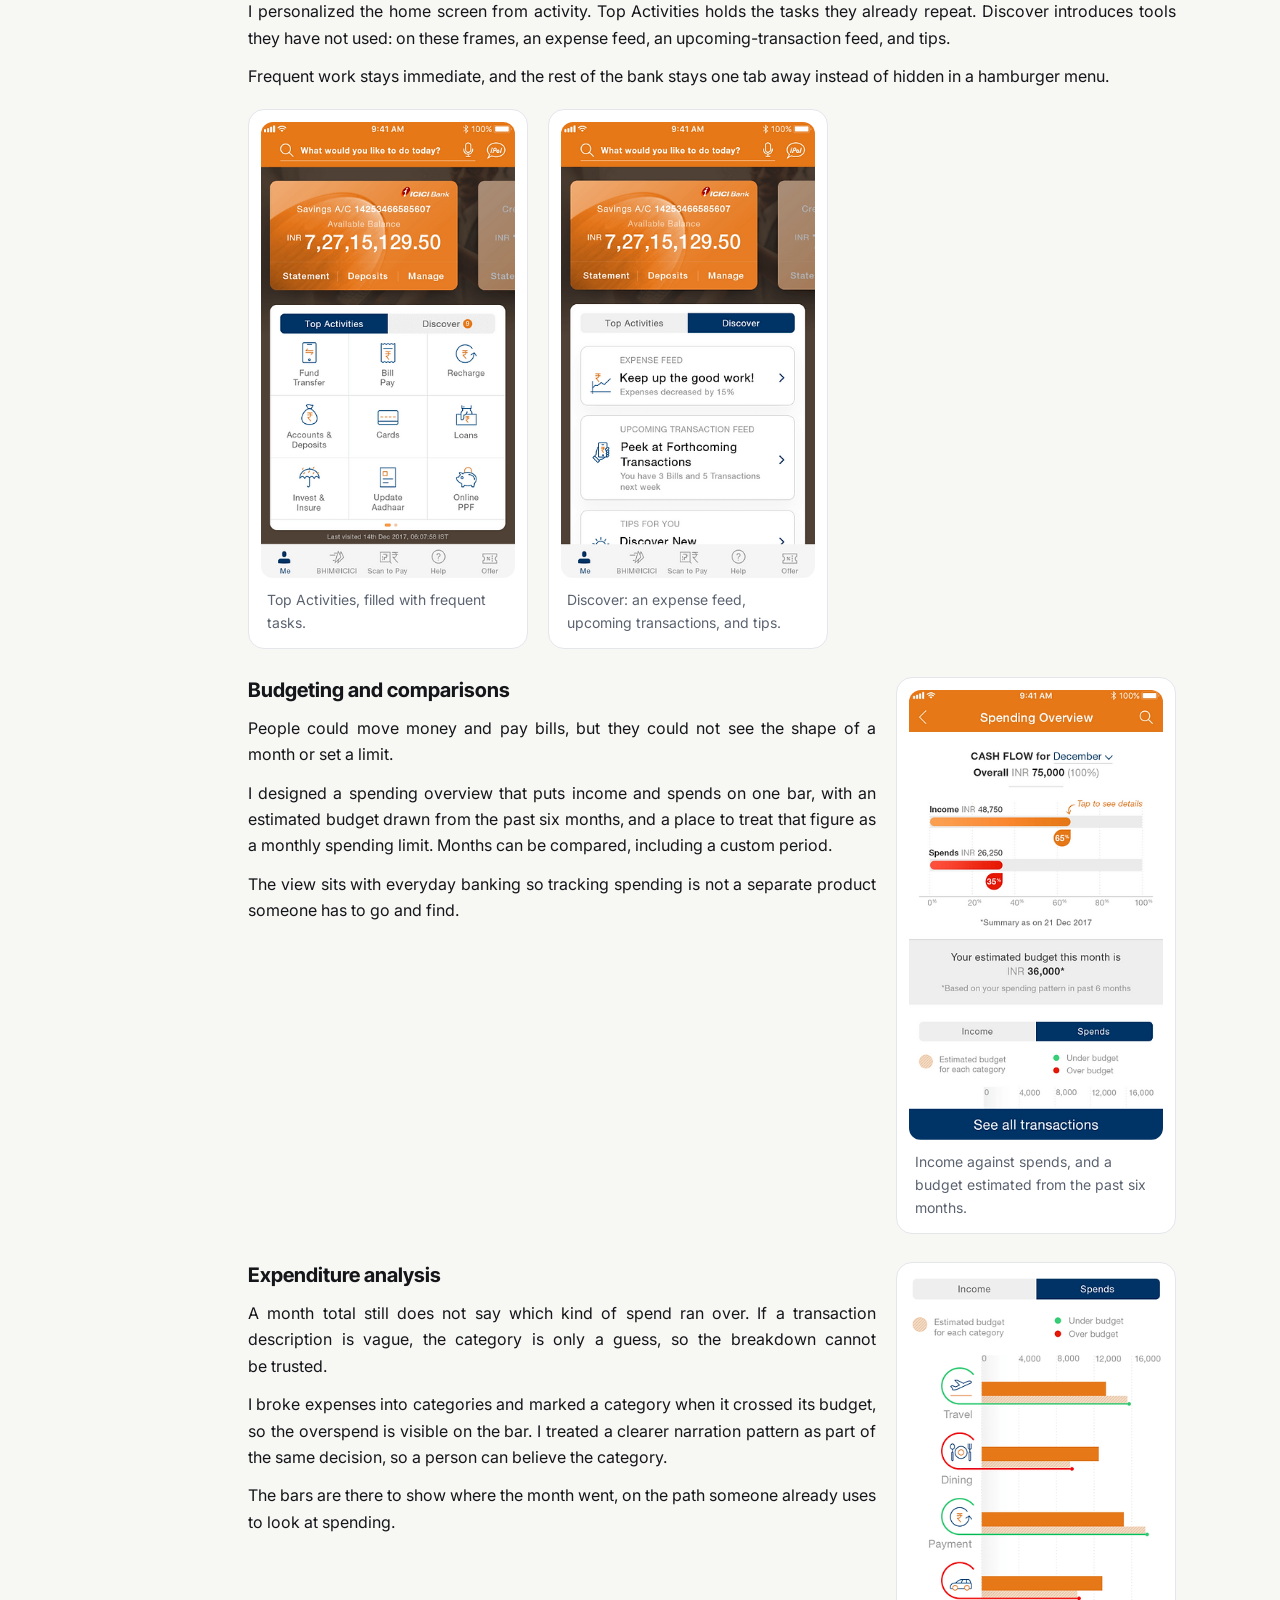
==== commit e51566bd: "Replace the competitor table with the supplied status matrix. Use the ten rows and five competitors " ====
--- a/index.html
+++ b/index.html
@@ -94,9 +94,6 @@
 .yn.partial{background:#FDF1D6;color:#8A4B00;box-shadow:inset 0 0 0 1px #F3D69A}
 .yn.no{background:#FCE7EB;color:#A61E3C;box-shadow:inset 0 0 0 1px #F4C1CC}
 .yn.na{background:#EEF0F3;color:#4A505C;box-shadow:inset 0 0 0 1px #D9DDE3}
-.yn-legend{display:flex;flex-wrap:wrap;gap:8px 20px;list-style:none;padding:0;margin-left:0;font-size:14px;color:var(--muted)}
-.yn-legend li{margin:0!important}
-.yn-legend .yn{margin:0 6px 0 0}
 .table-scroll{position:relative;max-width:100%;border:1px solid var(--line);border-radius:var(--radius);background:var(--surface)}
 table.cmp{border:0;border-radius:0;overflow:visible;border-collapse:separate;border-spacing:0}
 table.cmp th:first-child,table.cmp td:first-child,table.cmp tbody th{box-shadow:1px 0 0 var(--line)}
@@ -396,58 +393,58 @@
         <tr>
           <th scope="row">QR scan and pay</th>
           <td><span class="yn no">No</span></td>
-          <td><span class="yn na">Not shown</span></td>
-          <td><span class="yn na">Not shown</span></td>
-          <td><span class="yn na">Not shown</span></td>
+          <td><span class="yn no">No</span></td>
+          <td><span class="yn">Yes</span></td>
+          <td><span class="yn">Yes</span></td>
           <td><span class="yn">Yes</span></td>
         </tr>
         <tr>
           <th scope="row">Biometric login</th>
-          <td><span class="yn na">Not shown</span></td>
-          <td><span class="yn na">Not shown</span></td>
-          <td><span class="yn na">Not shown</span></td>
-          <td><span class="yn na">Not shown</span></td>
-          <td><span class="yn na">Not shown</span></td>
+          <td><span class="yn no">No</span></td>
+          <td><span class="yn no">No</span></td>
+          <td><span class="yn no">No</span></td>
+          <td><span class="yn no">No</span></td>
+          <td><span class="yn no">No</span></td>
         </tr>
         <tr>
           <th scope="row">Voice support</th>
-          <td><span class="yn na">Not shown</span></td>
-          <td><span class="yn na">Not shown</span></td>
-          <td><span class="yn na">Not shown</span></td>
-          <td><span class="yn na">Not shown</span></td>
-          <td><span class="yn na">Not shown</span></td>
+          <td><span class="yn no">No</span></td>
+          <td><span class="yn no">No</span></td>
+          <td><span class="yn no">No</span></td>
+          <td><span class="yn no">No</span></td>
+          <td><span class="yn no">No</span></td>
         </tr>
         <tr>
           <th scope="row">In-app search</th>
-          <td><span class="yn na">Not shown</span></td>
-          <td><span class="yn na">Not shown</span></td>
-          <td><span class="yn na">Not shown</span></td>
-          <td><span class="yn na">Not shown</span></td>
-          <td><span class="yn na">Not shown</span></td>
+          <td><span class="yn no">No</span></td>
+          <td><span class="yn no">No</span></td>
+          <td><span class="yn">Yes</span></td>
+          <td><span class="yn no">No</span></td>
+          <td><span class="yn">Yes</span></td>
         </tr>
         <tr>
           <th scope="row">Bill pay and recharge</th>
           <td><span class="yn">Yes</span></td>
-          <td><span class="yn na">Not shown</span></td>
-          <td><span class="yn">Yes</span></td>
-          <td><span class="yn na">Not shown</span></td>
+          <td><span class="yn no">No</span></td>
+          <td><span class="yn">Yes</span></td>
+          <td><span class="yn">Yes</span></td>
           <td><span class="yn">Yes</span></td>
         </tr>
         <tr>
           <th scope="row">Account and card management</th>
           <td><span class="yn">Yes</span></td>
           <td><span class="yn partial">Partial</span></td>
-          <td><span class="yn partial">Partial</span></td>
-          <td><span class="yn no">No</span></td>
-          <td><span class="yn partial">Partial</span></td>
+          <td><span class="yn no">No</span></td>
+          <td><span class="yn no">No</span></td>
+          <td><span class="yn no">No</span></td>
         </tr>
         <tr>
           <th scope="row">Investments</th>
-          <td><span class="yn partial">Partial</span></td>
-          <td><span class="yn na">Not shown</span></td>
-          <td><span class="yn partial">Partial</span></td>
-          <td><span class="yn no">No</span></td>
-          <td><span class="yn partial">Partial</span></td>
+          <td><span class="yn">Yes</span></td>
+          <td><span class="yn">Yes</span></td>
+          <td><span class="yn no">No</span></td>
+          <td><span class="yn no">No</span></td>
+          <td><span class="yn no">No</span></td>
         </tr>
         <tr>
           <th scope="row">Personalization of the home screen</th>
@@ -455,15 +452,7 @@
           <td><span class="yn no">No</span></td>
           <td><span class="yn no">No</span></td>
           <td><span class="yn no">No</span></td>
-          <td><span class="yn na">Not shown</span></td>
-        </tr>
-        <tr>
-          <th scope="row">Navigation depth to common tasks</th>
-          <td>Shallower for the nine home actions. Usability still did not stand out.</td>
-          <td>UPI tasks are up front. Wider banking is not on this screen.</td>
-          <td>Shallow for pay and bills. Not built to hold the full bank relationship.</td>
-          <td>Shallow for paying someone.</td>
-          <td><span class="yn na">Not shown</span></td>
+          <td><span class="yn no">No</span></td>
         </tr>
       </tbody>
     </table>
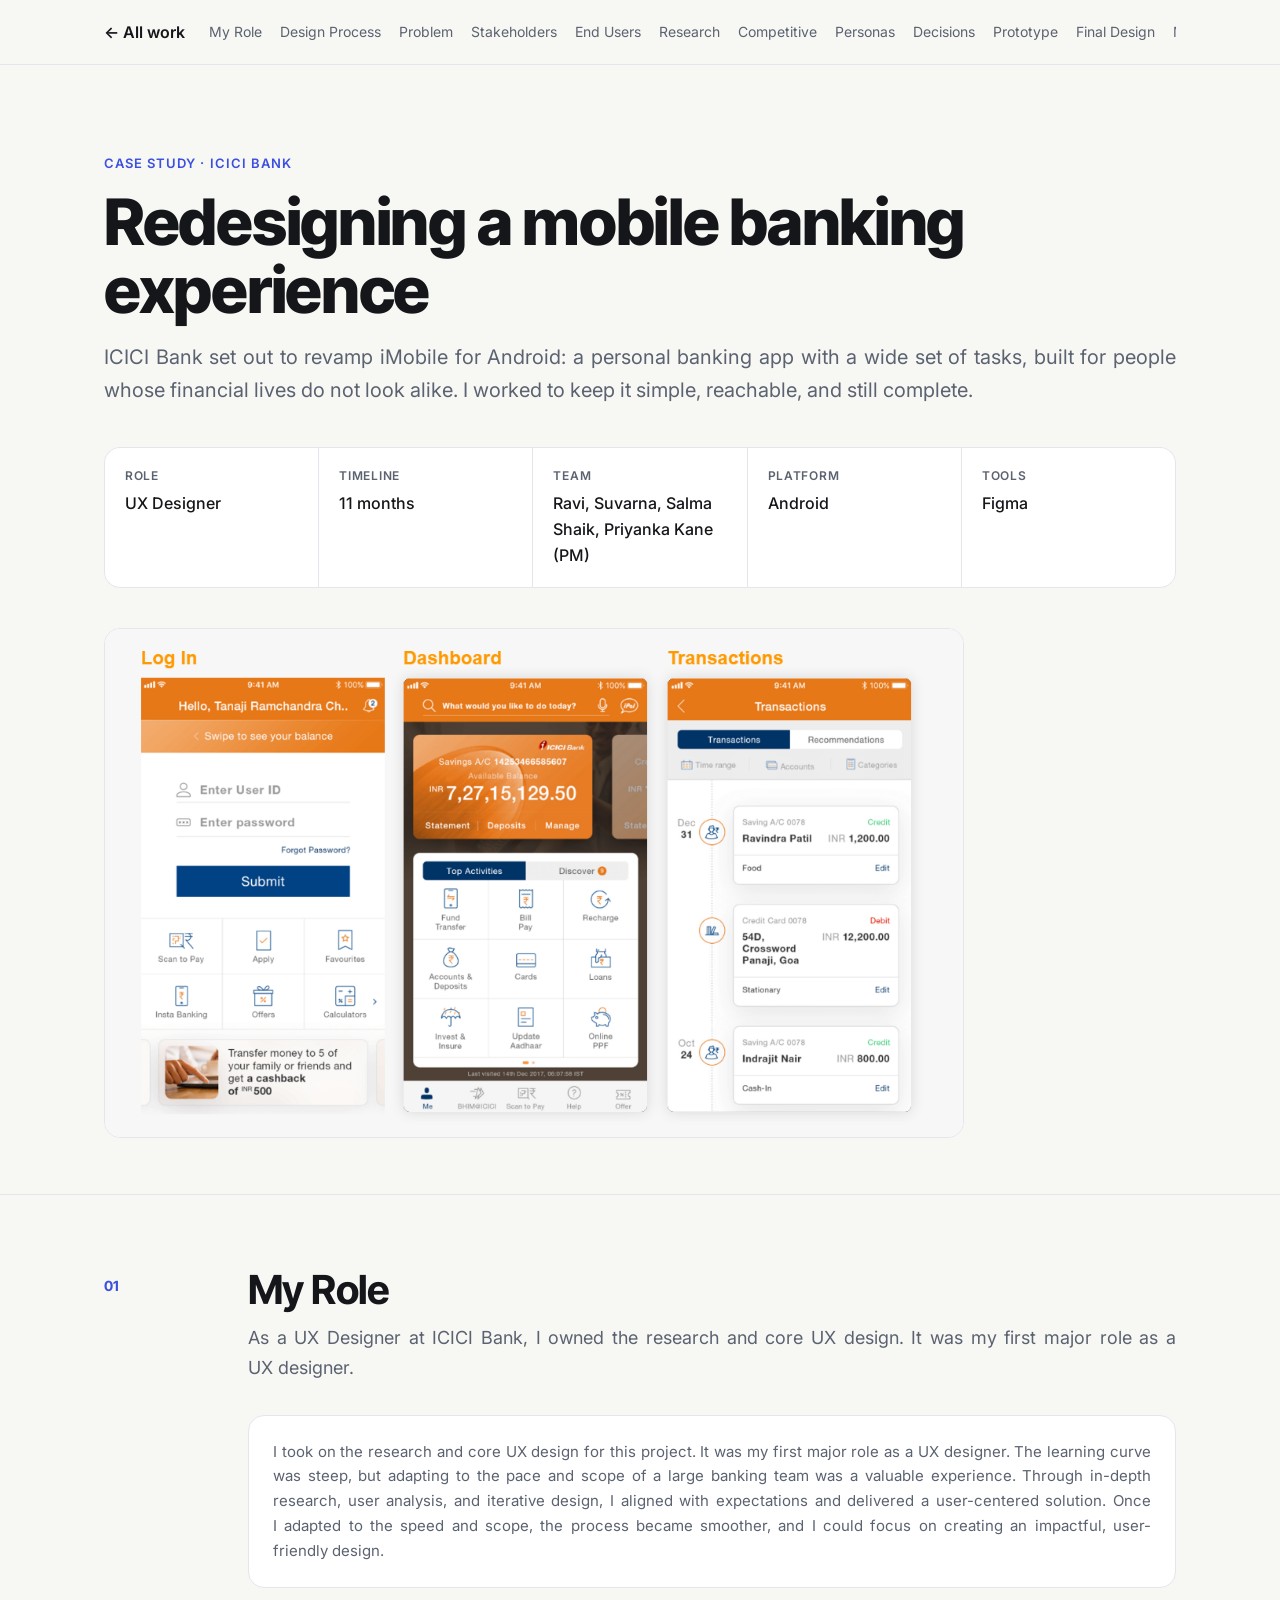
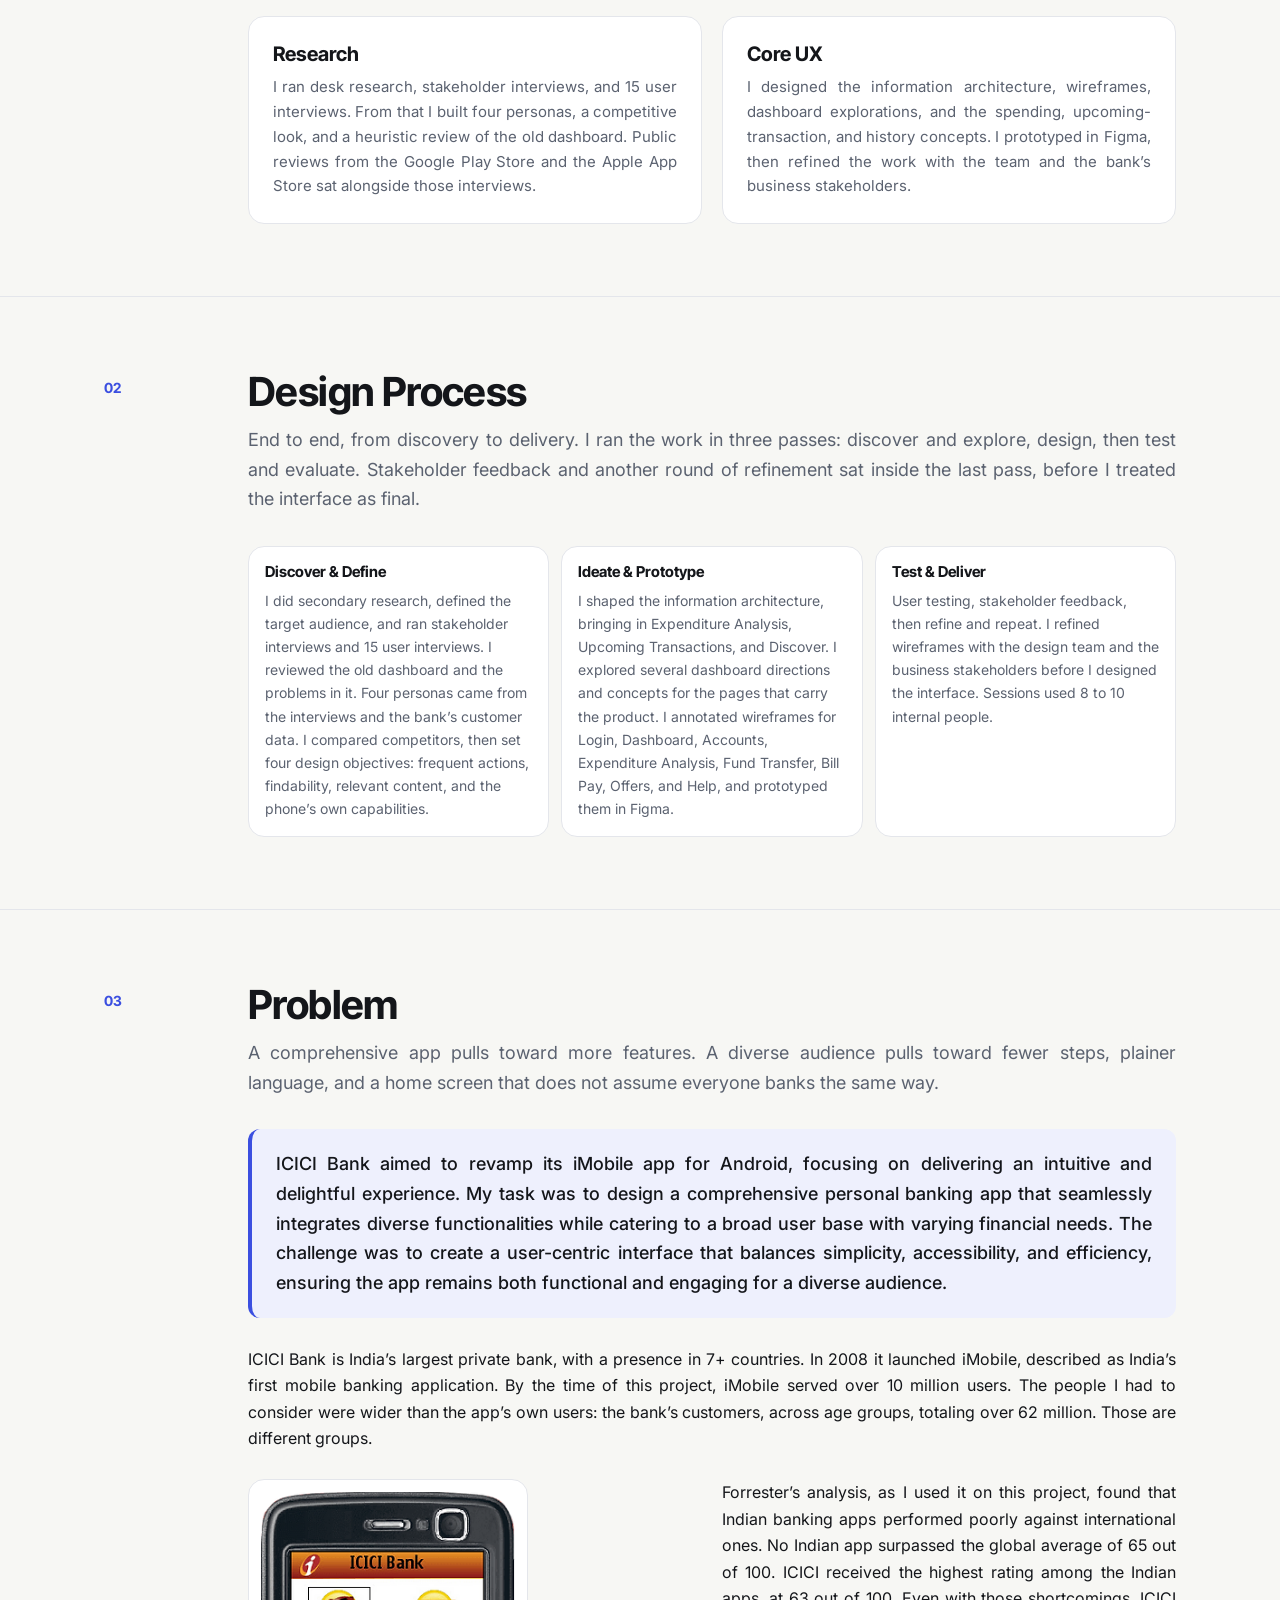
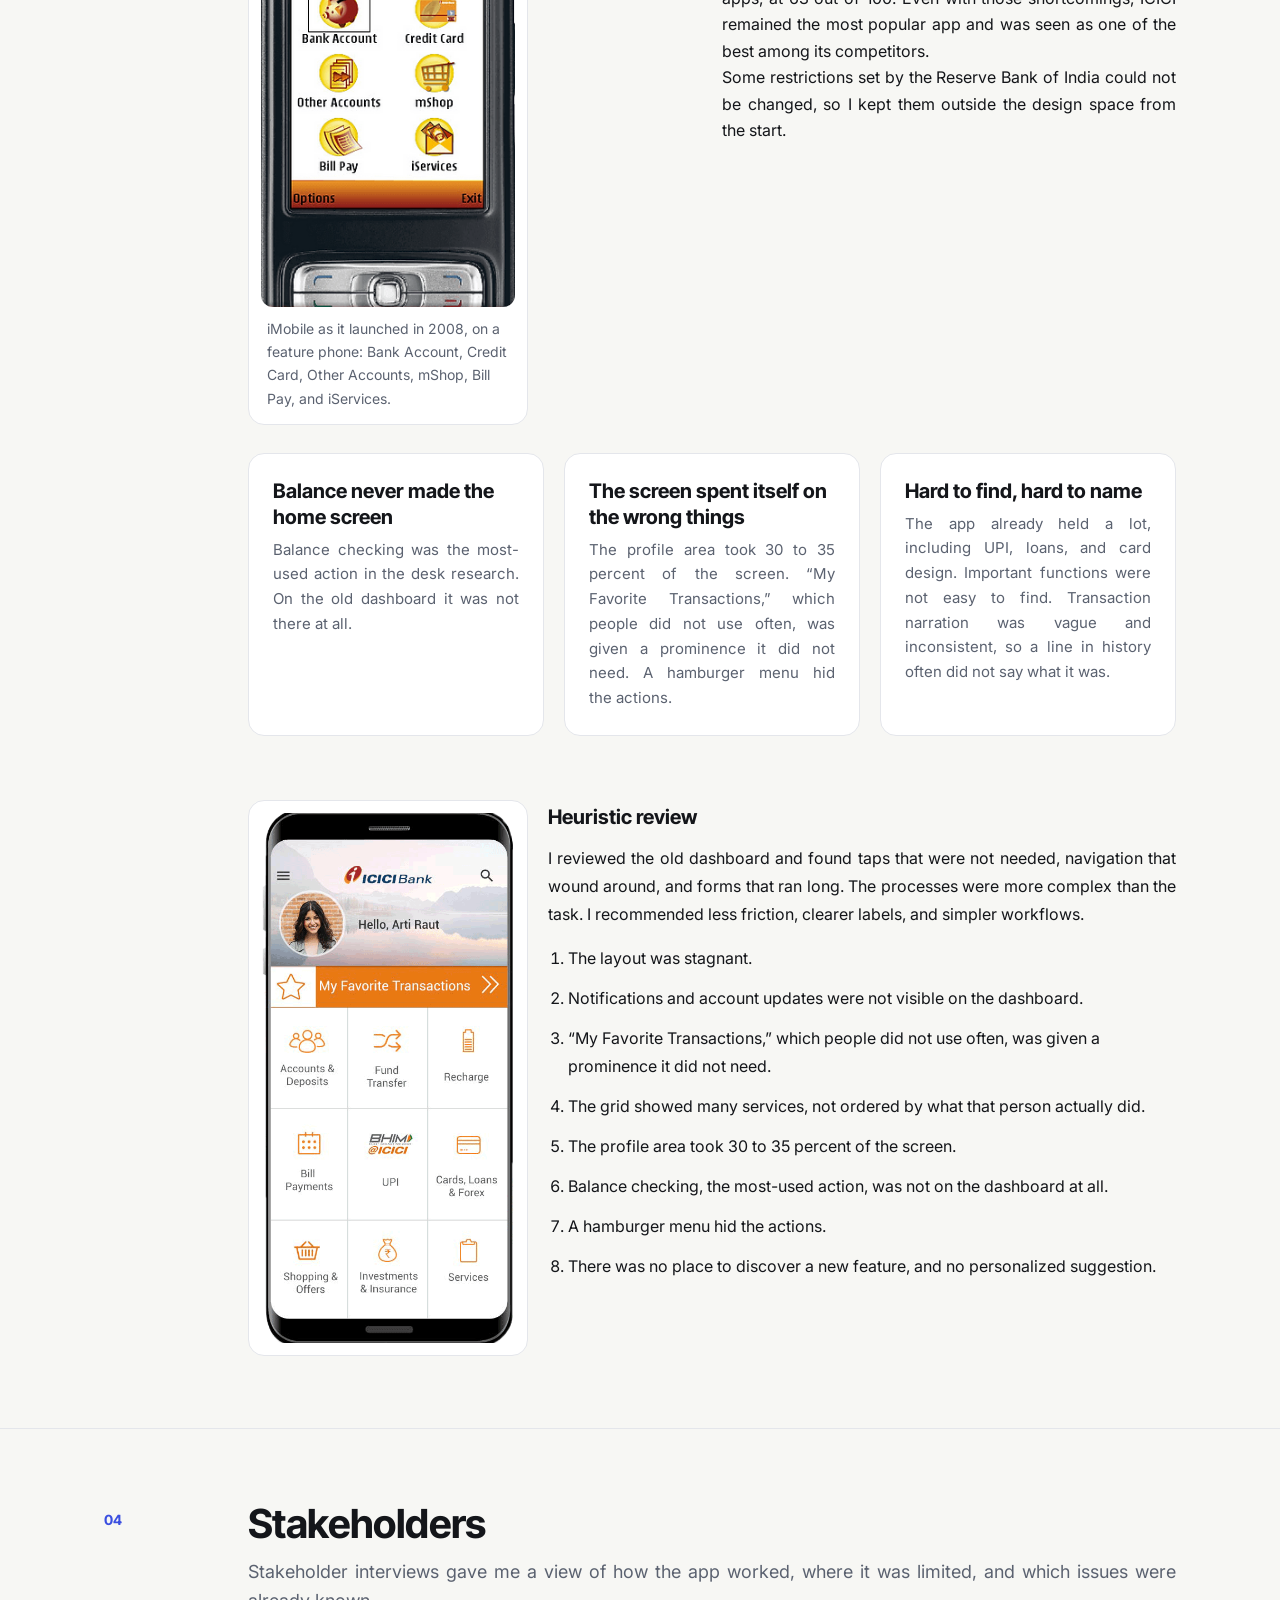
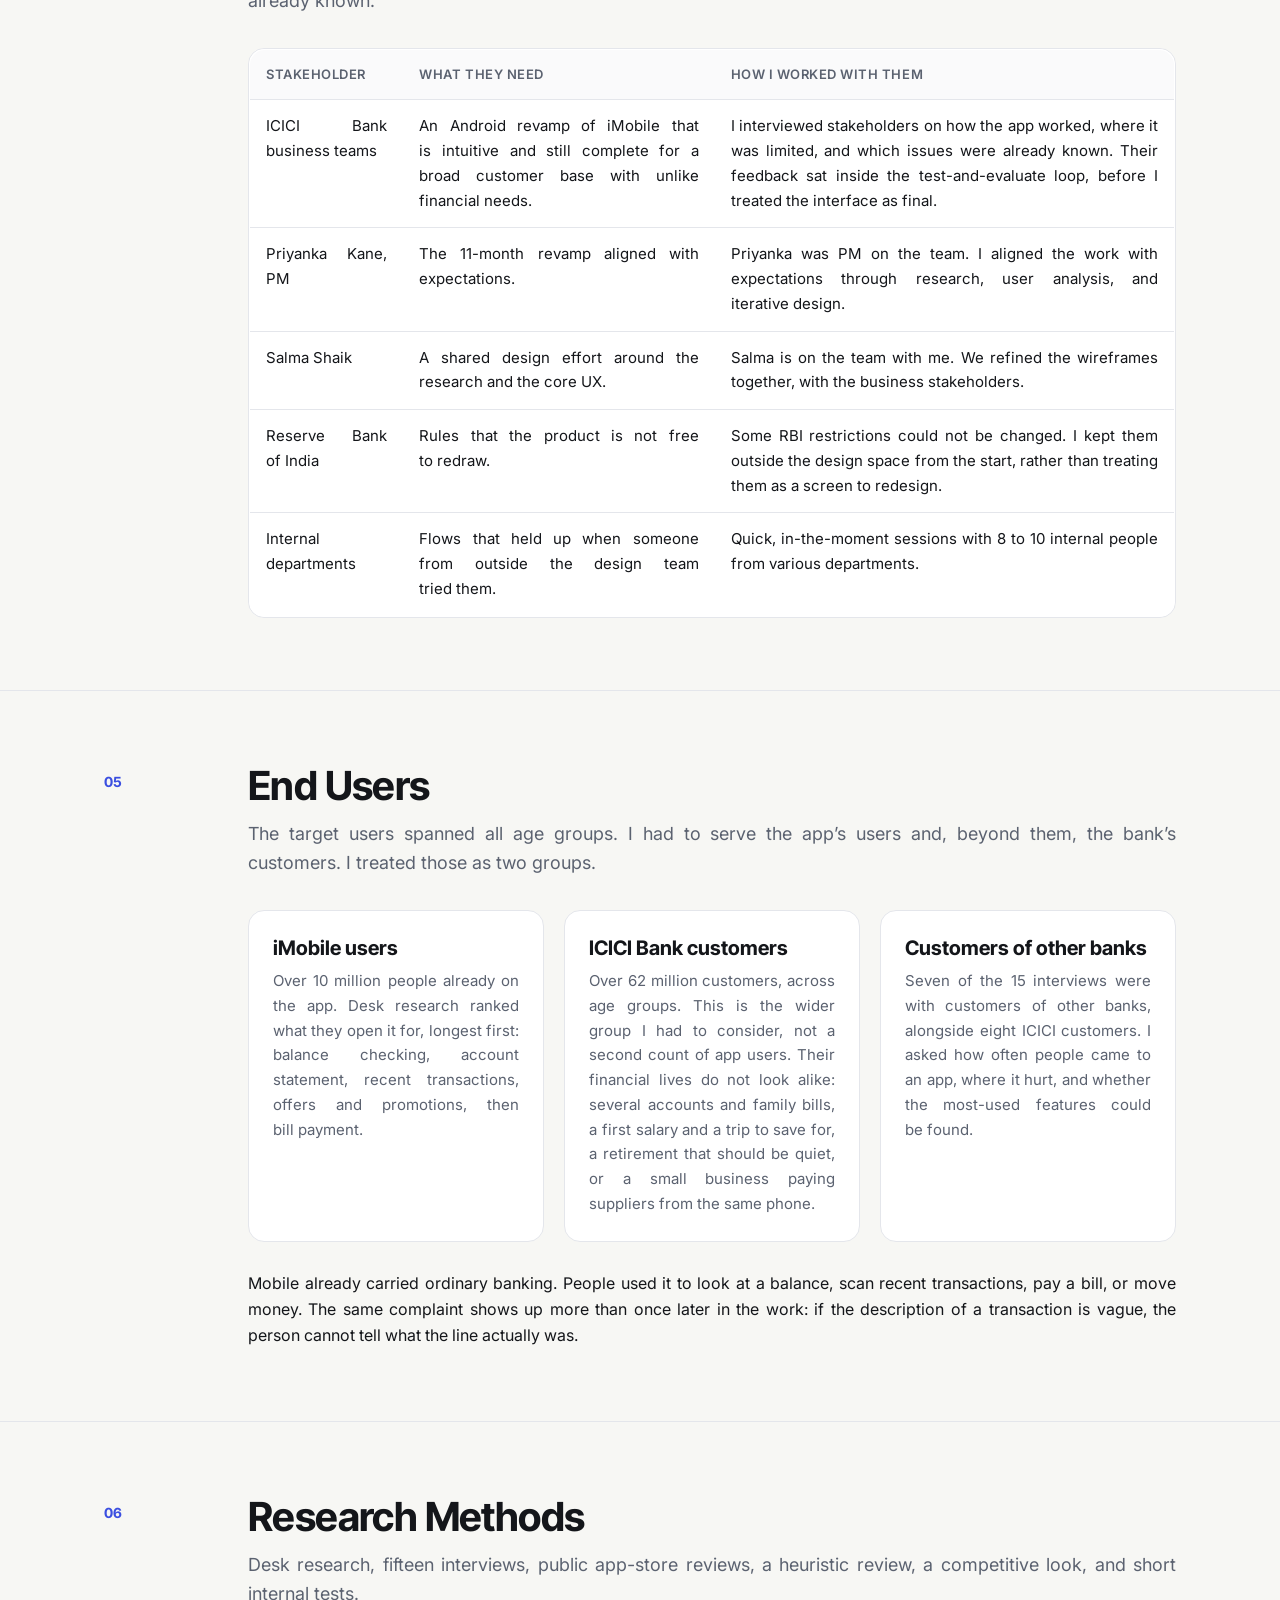
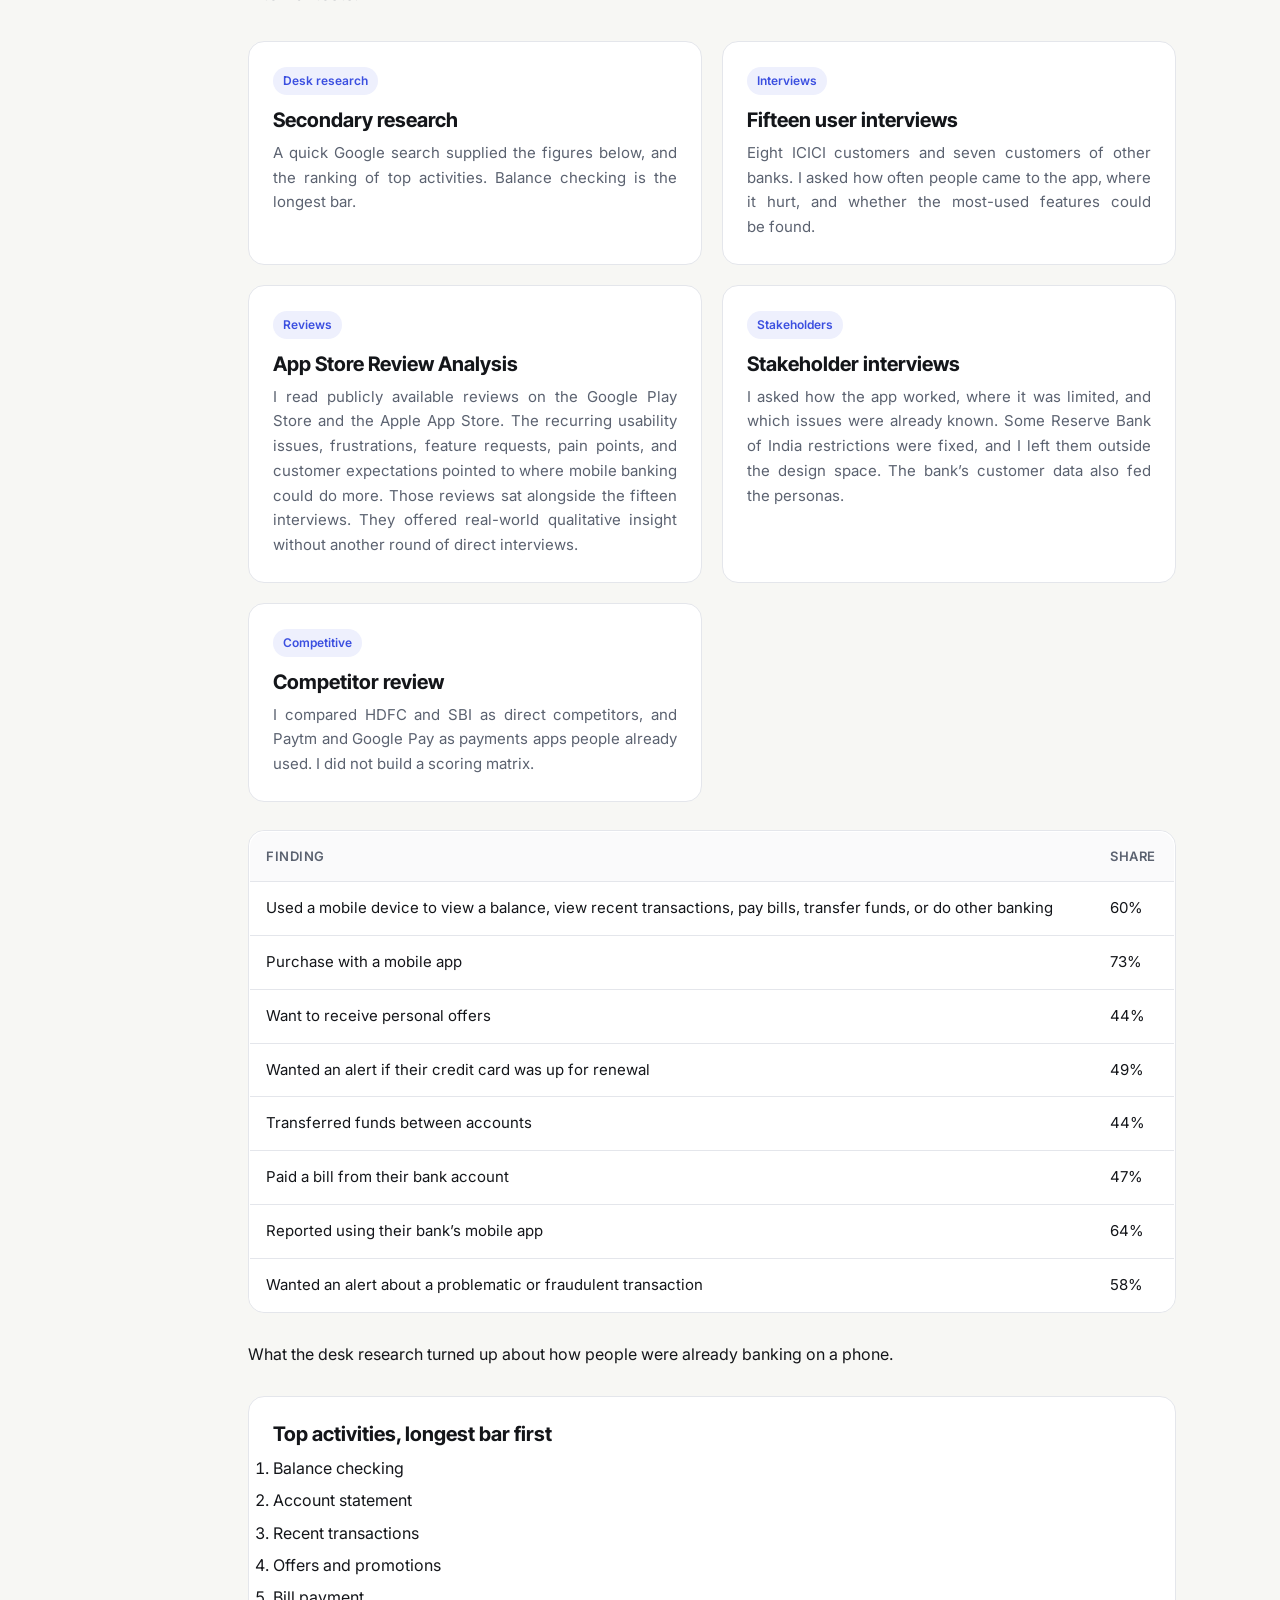
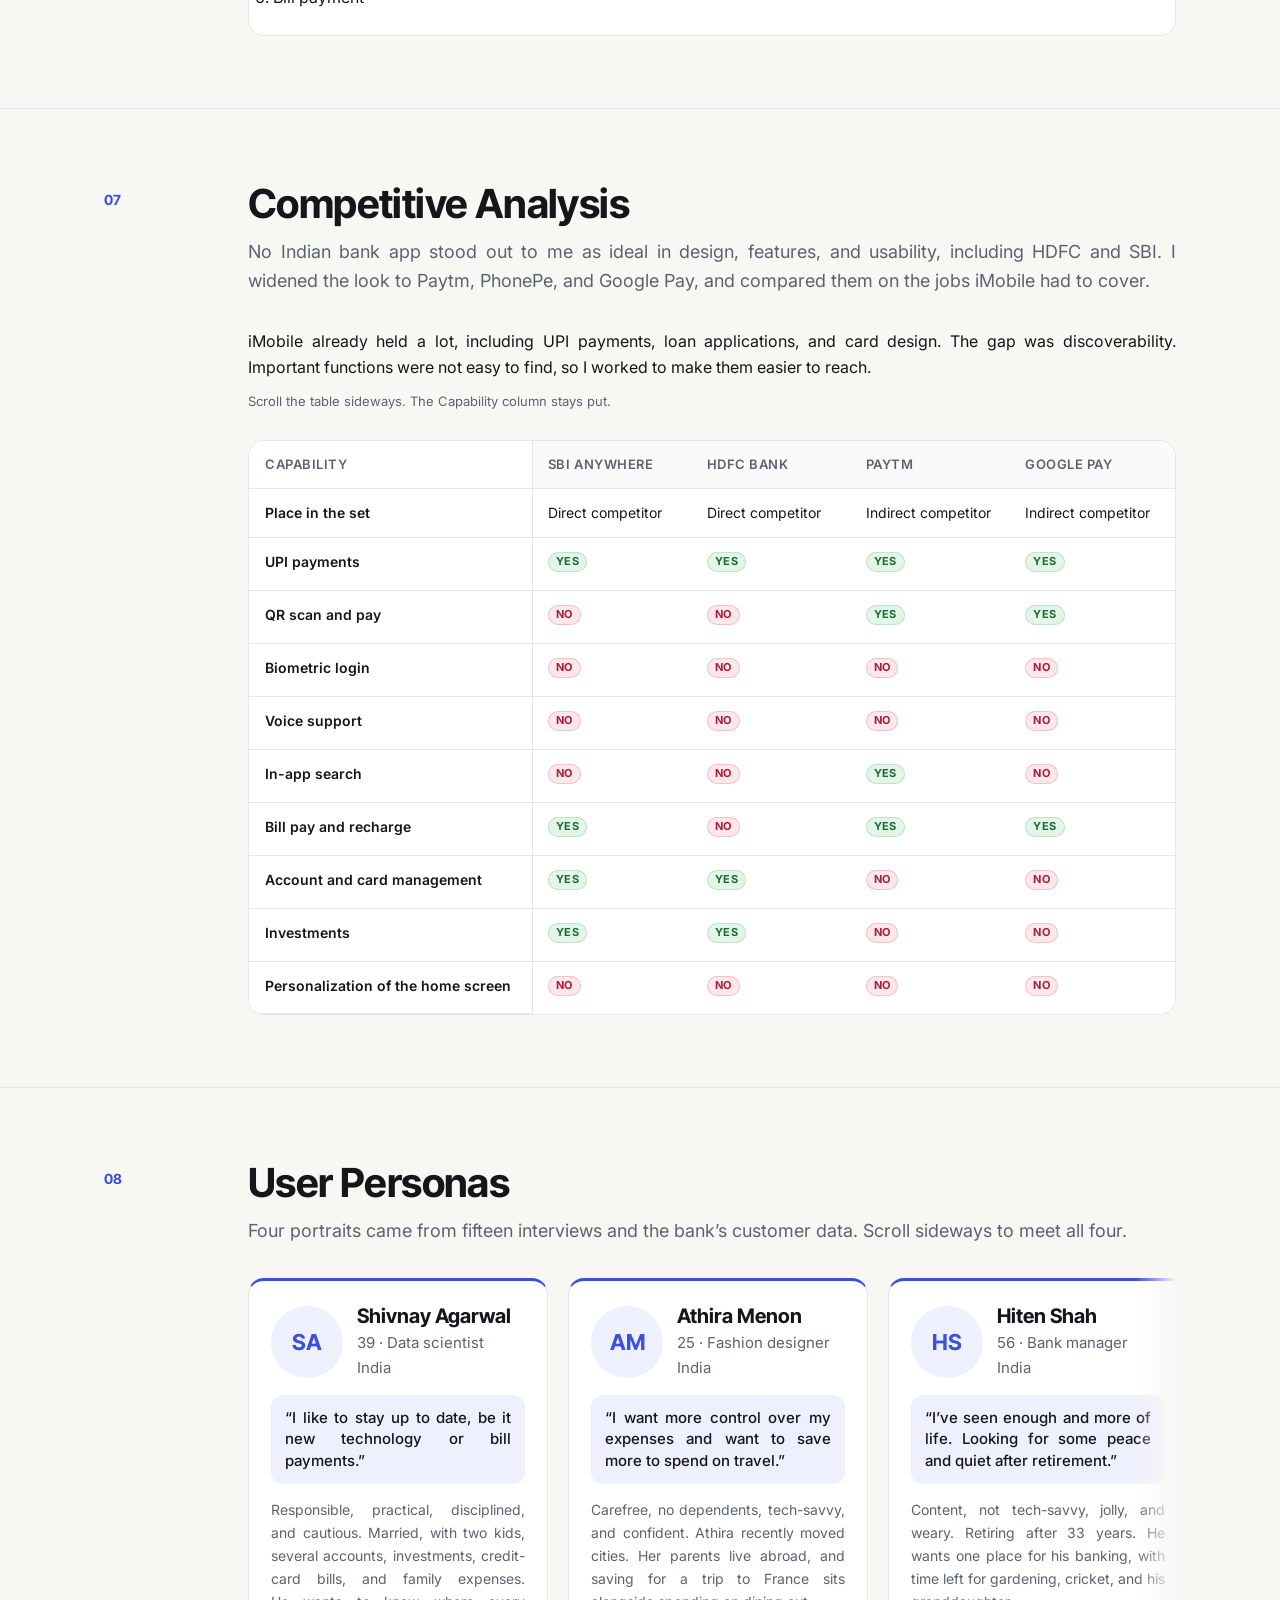
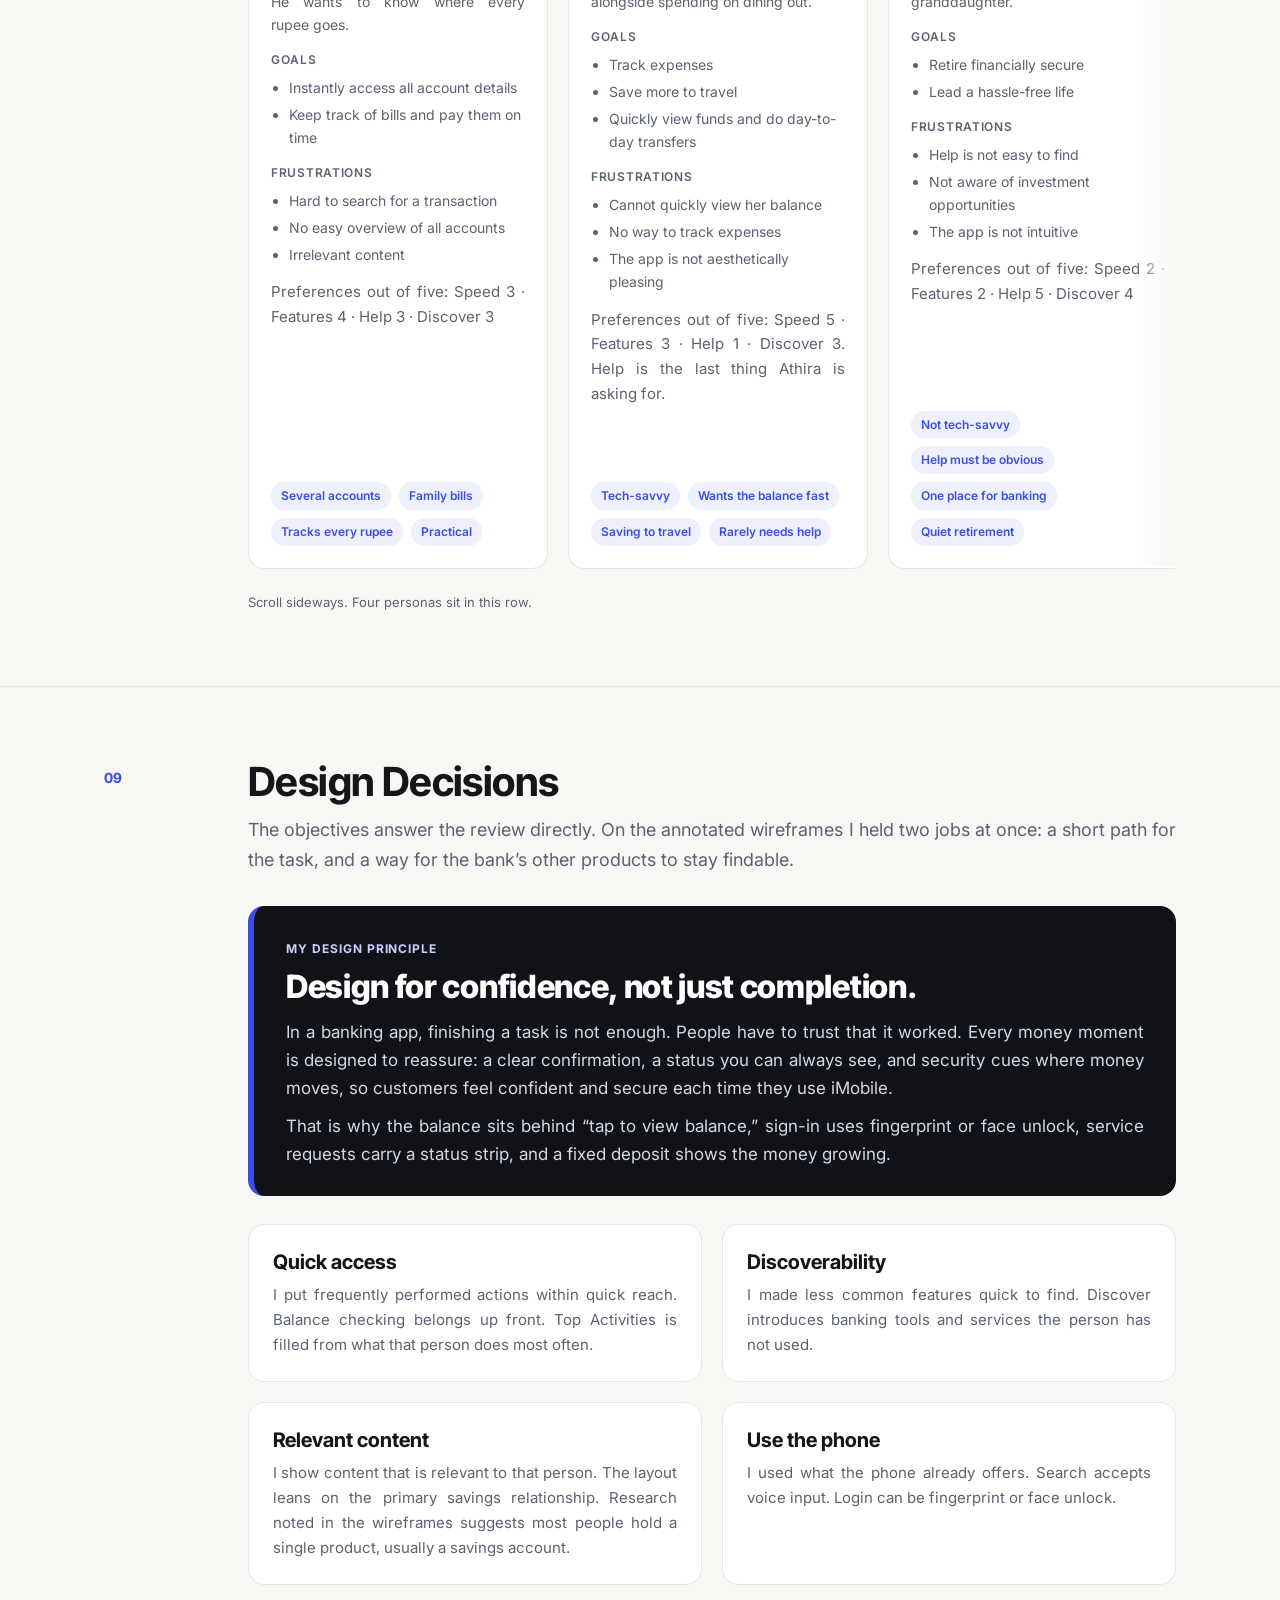
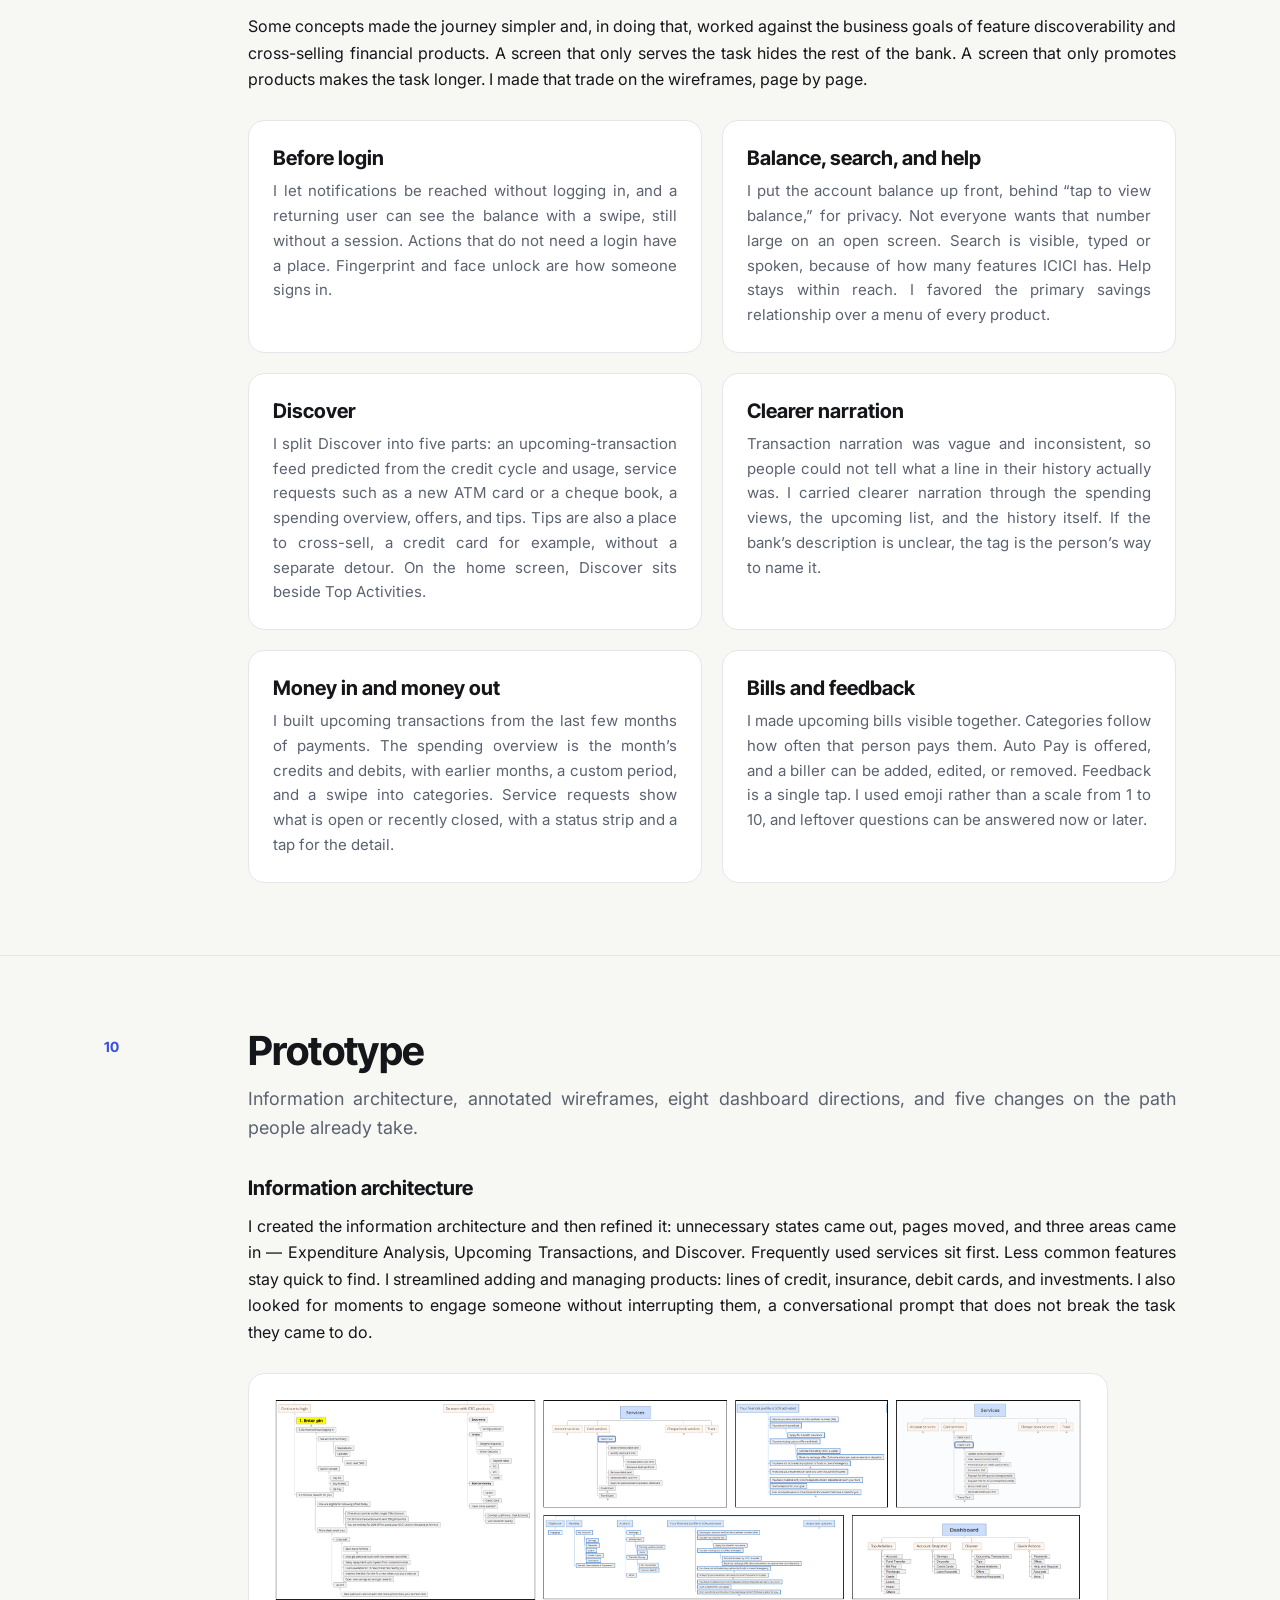
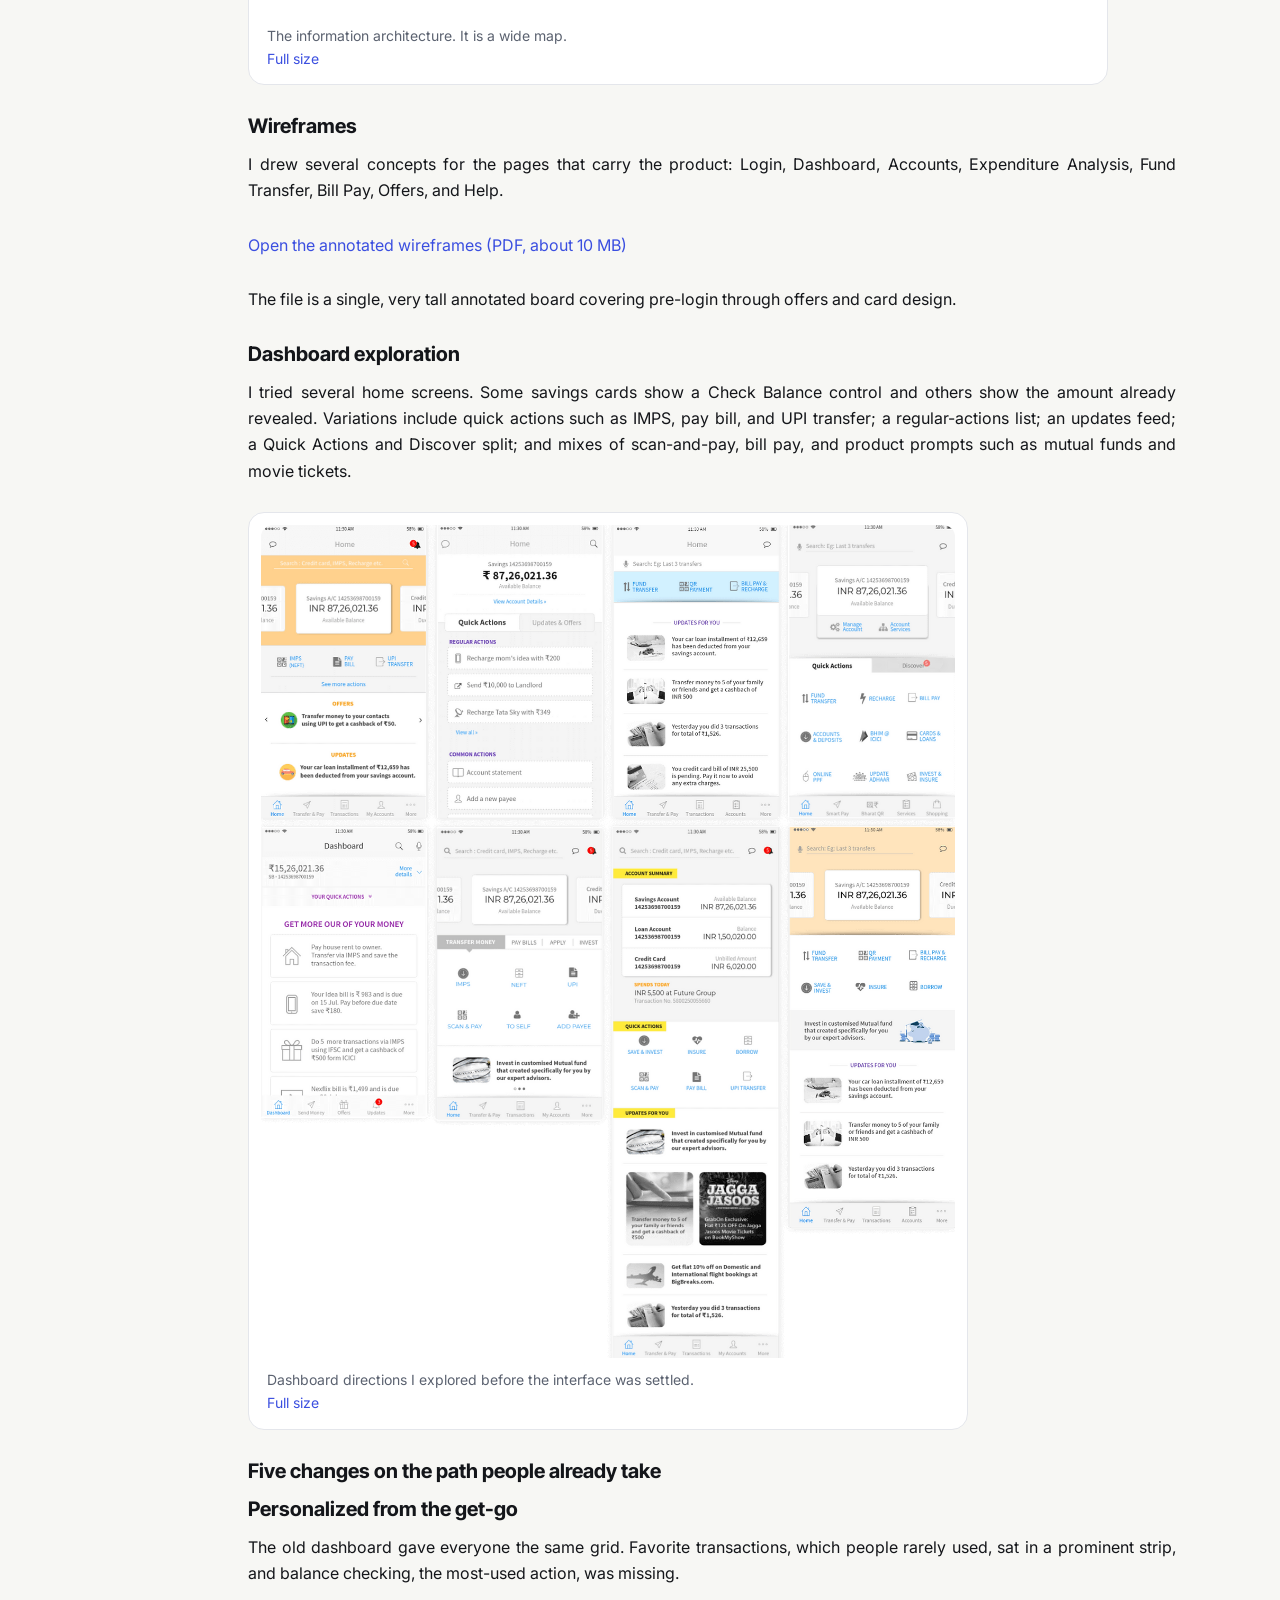
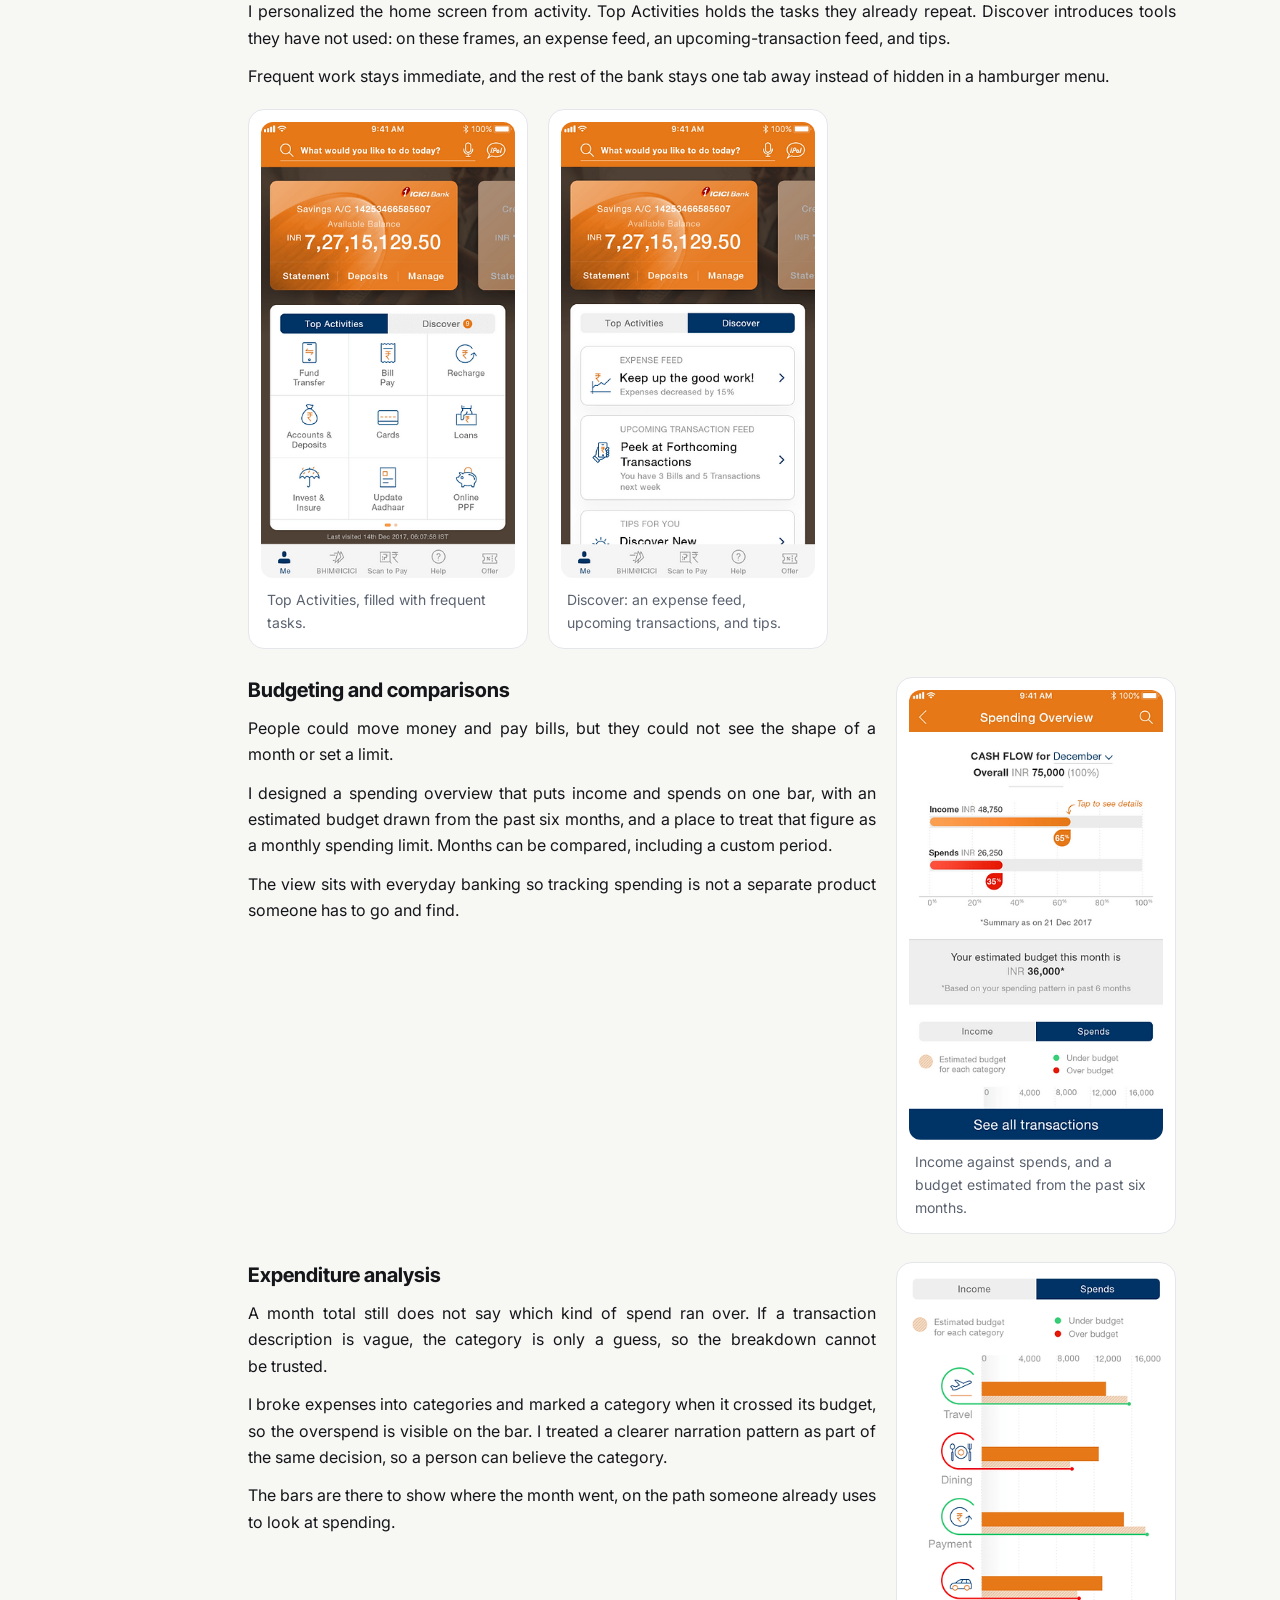
==== commit 0a9c3399: "Mark HDFC account and card management as Yes. Change only that competitor cell from Partial to Yes. " ====
--- a/index.html
+++ b/index.html
@@ -433,7 +433,7 @@
         <tr>
           <th scope="row">Account and card management</th>
           <td><span class="yn">Yes</span></td>
-          <td><span class="yn partial">Partial</span></td>
+          <td><span class="yn">Yes</span></td>
           <td><span class="yn no">No</span></td>
           <td><span class="yn no">No</span></td>
           <td><span class="yn no">No</span></td>
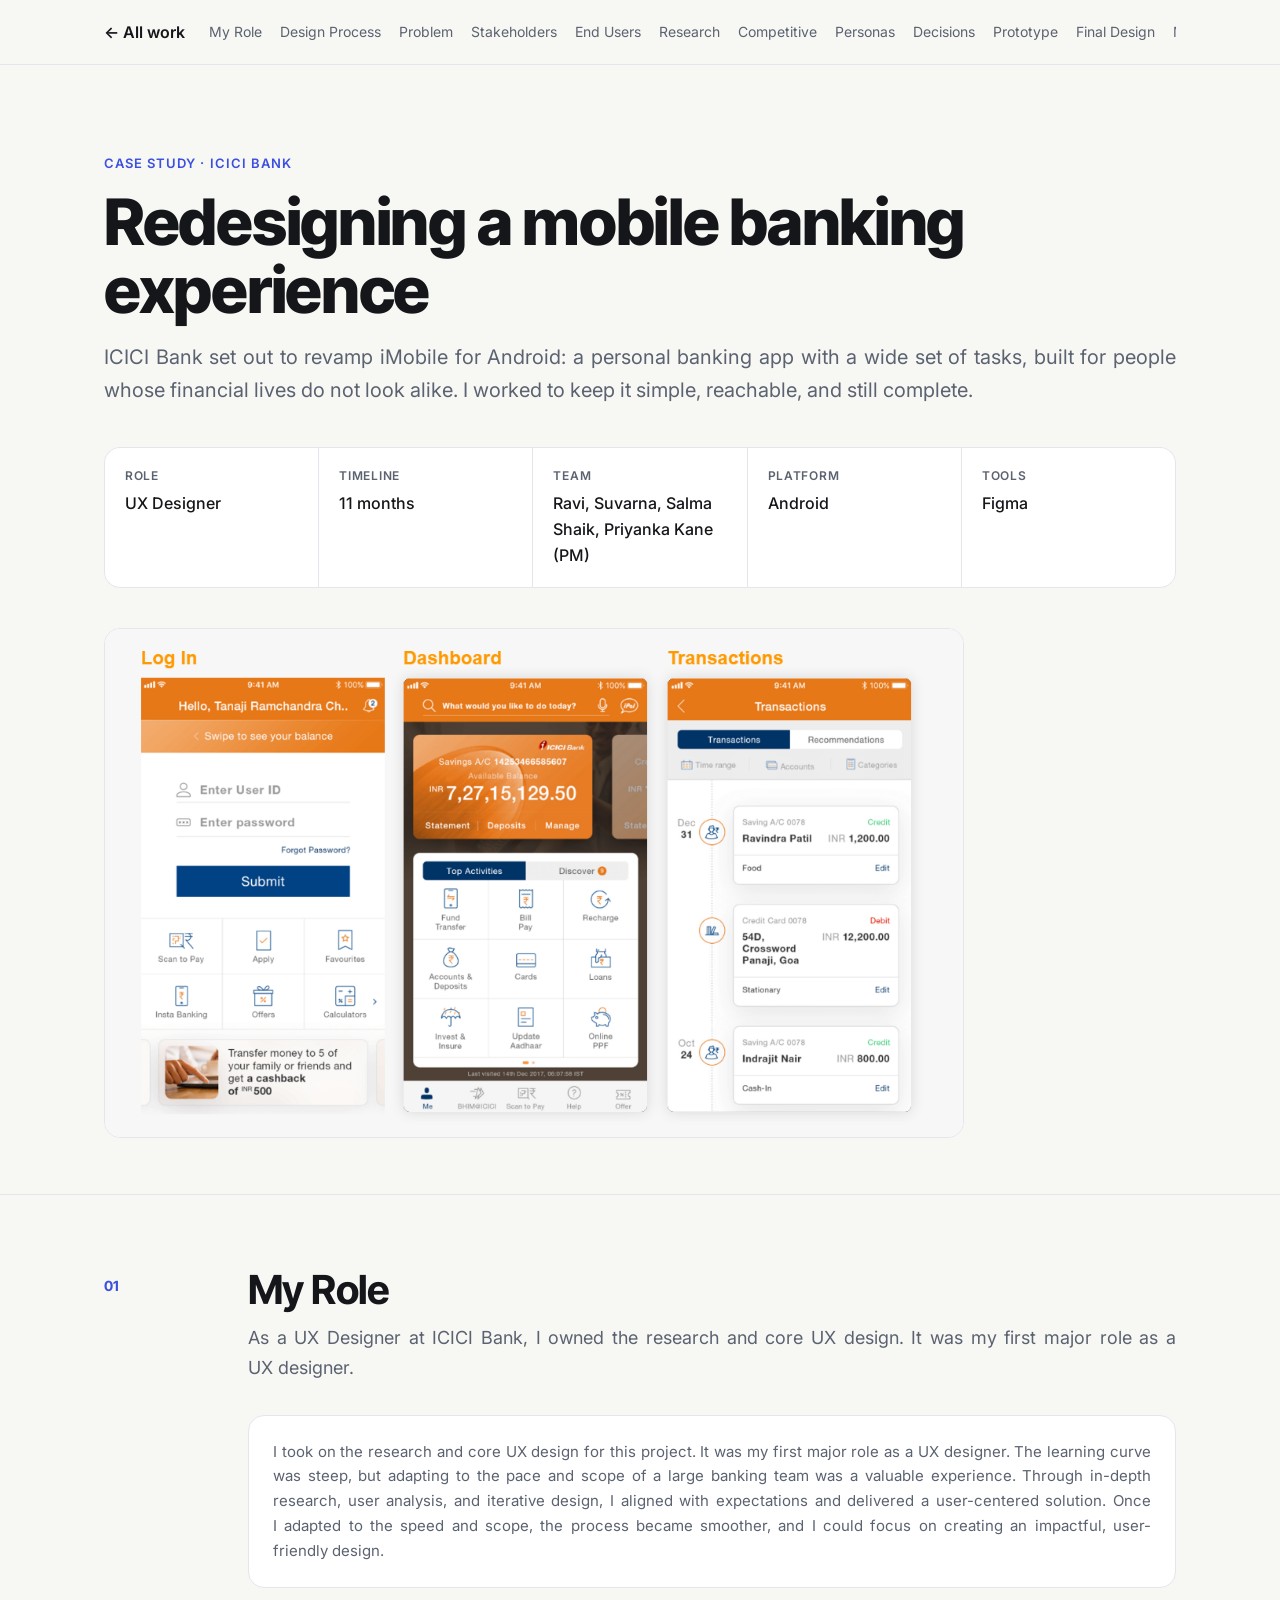
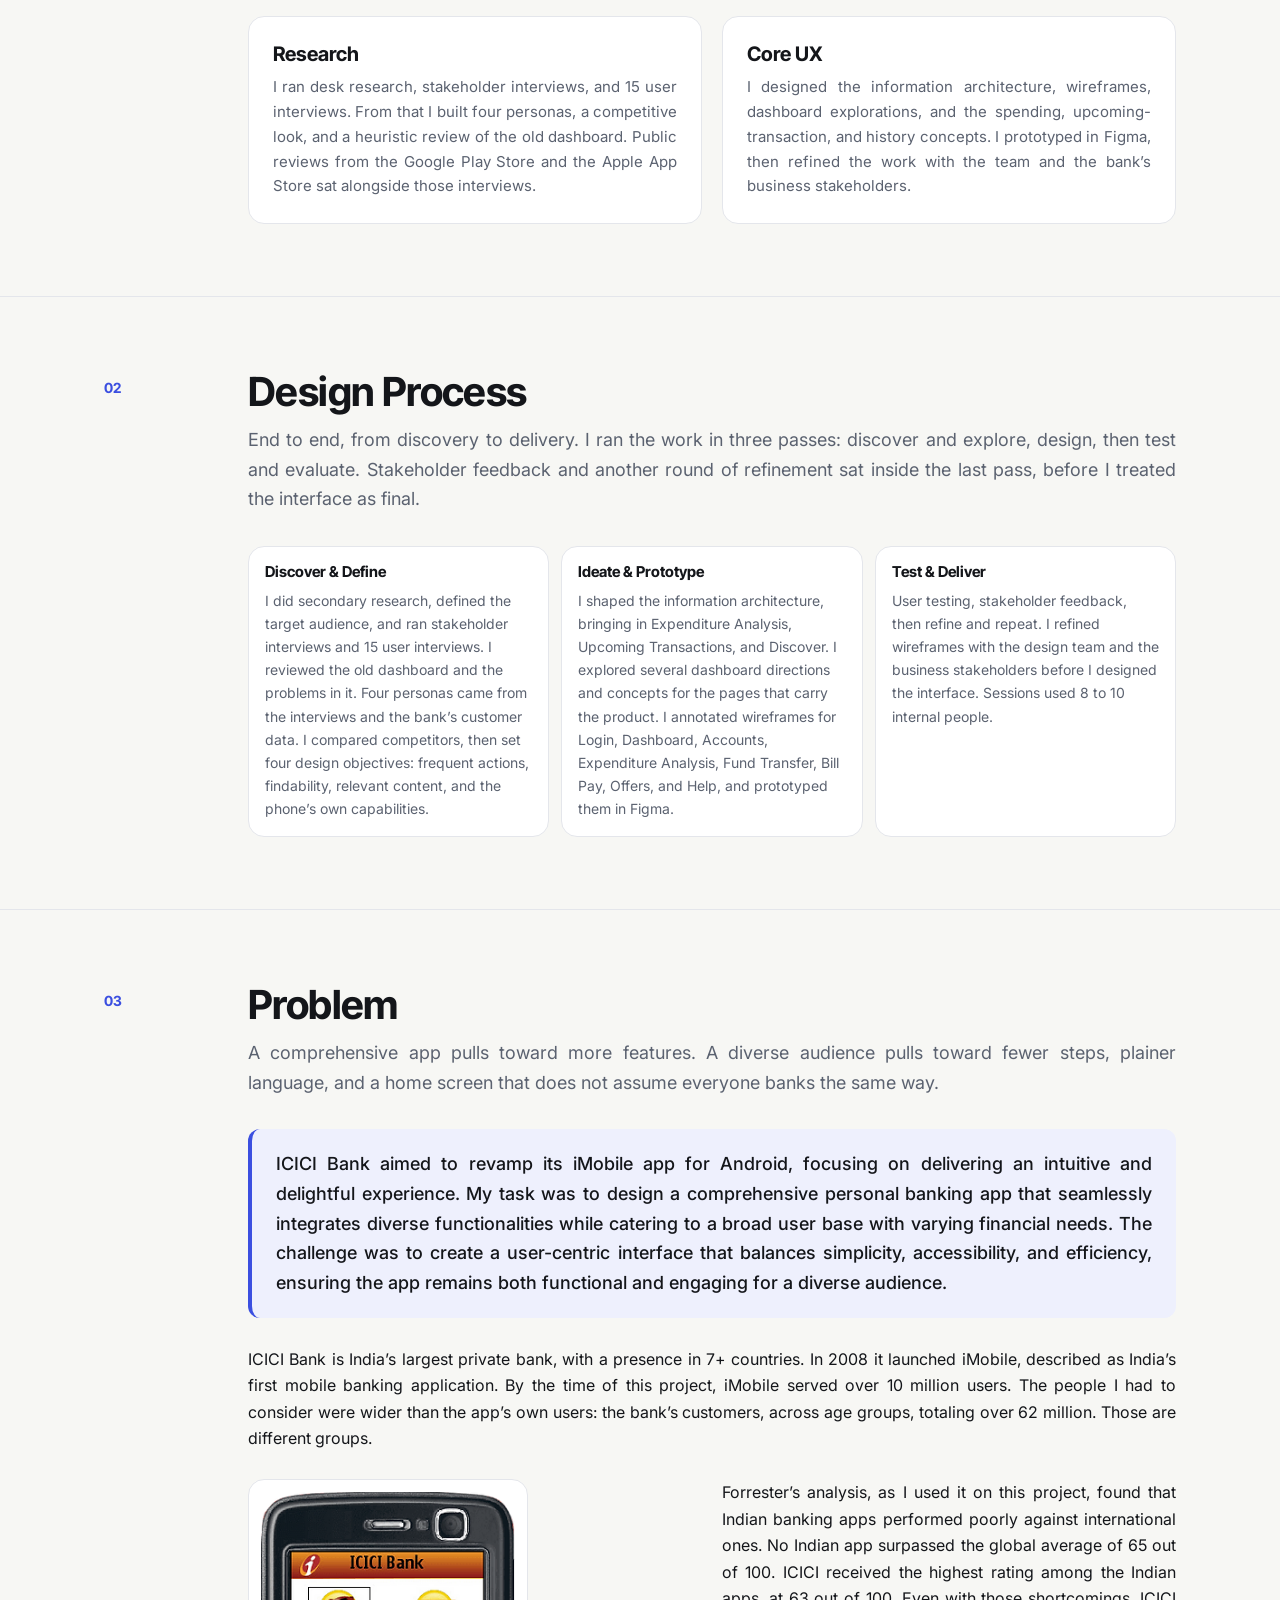
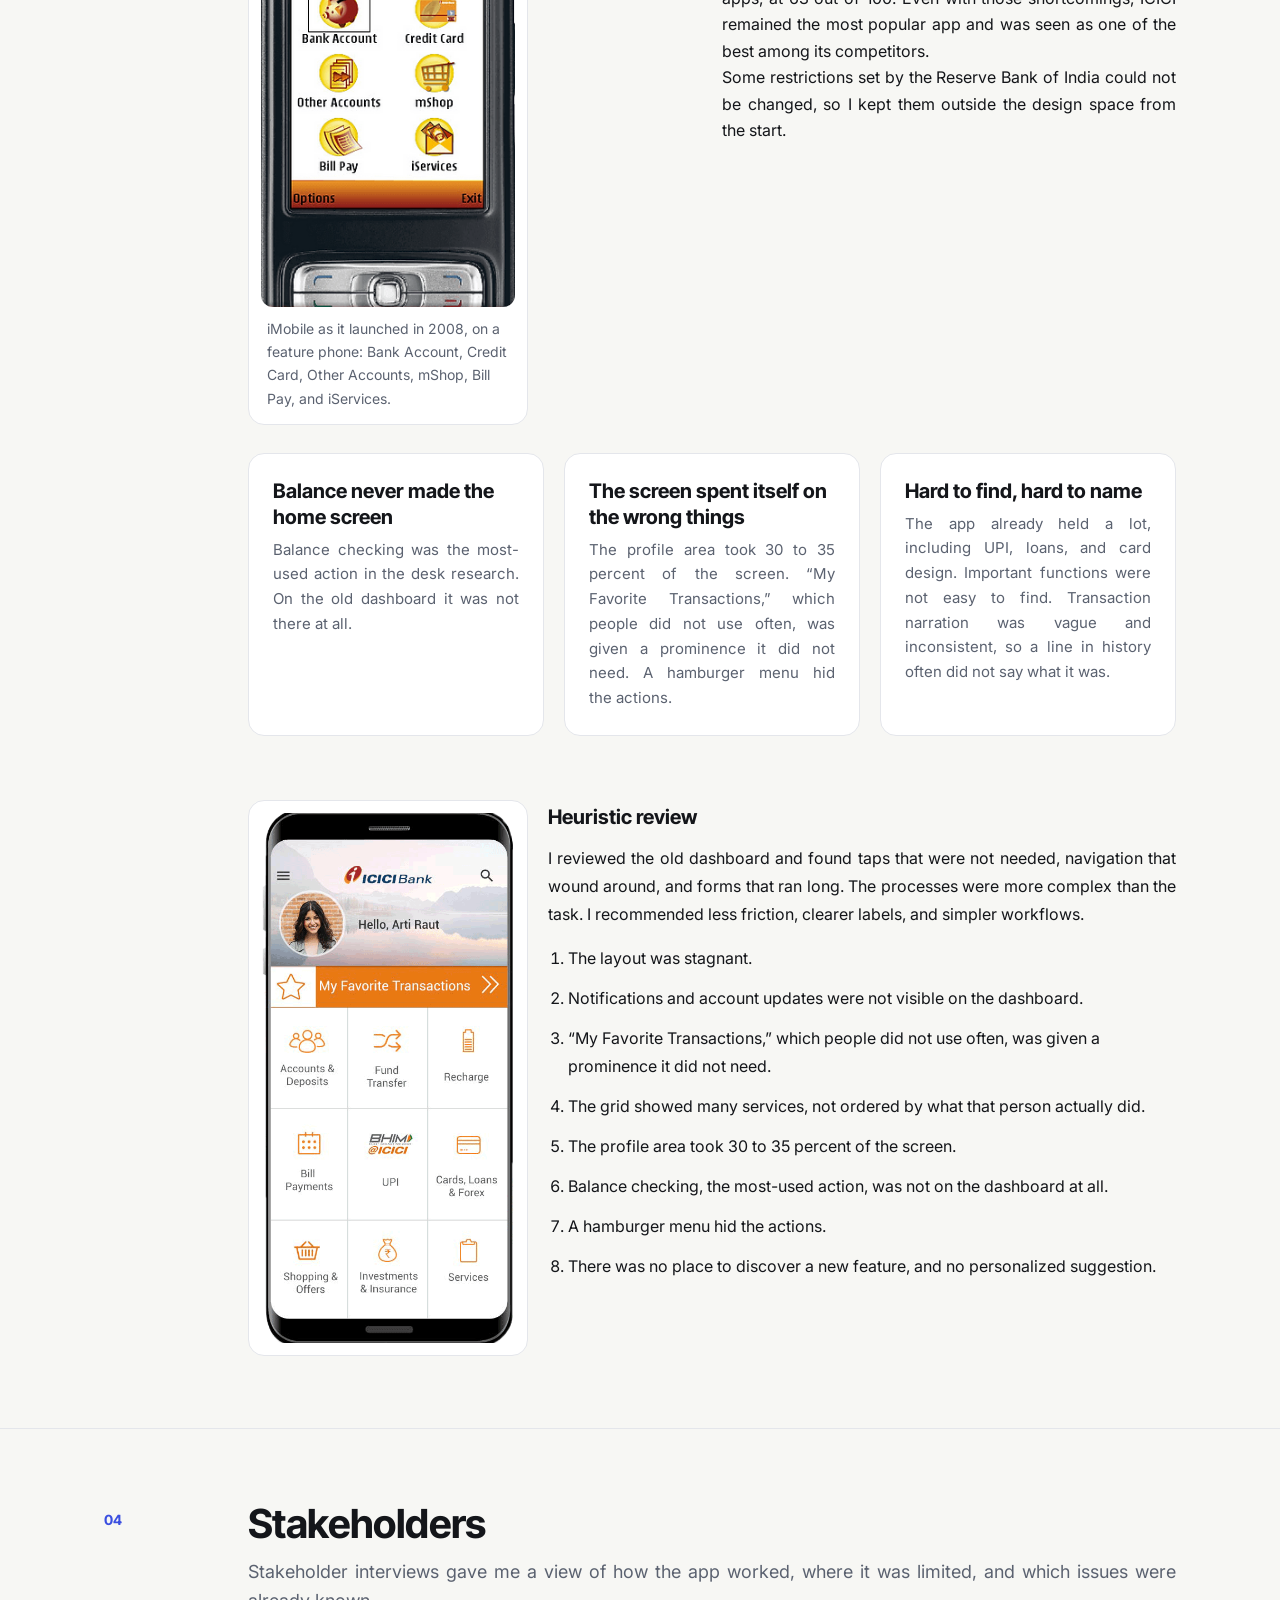
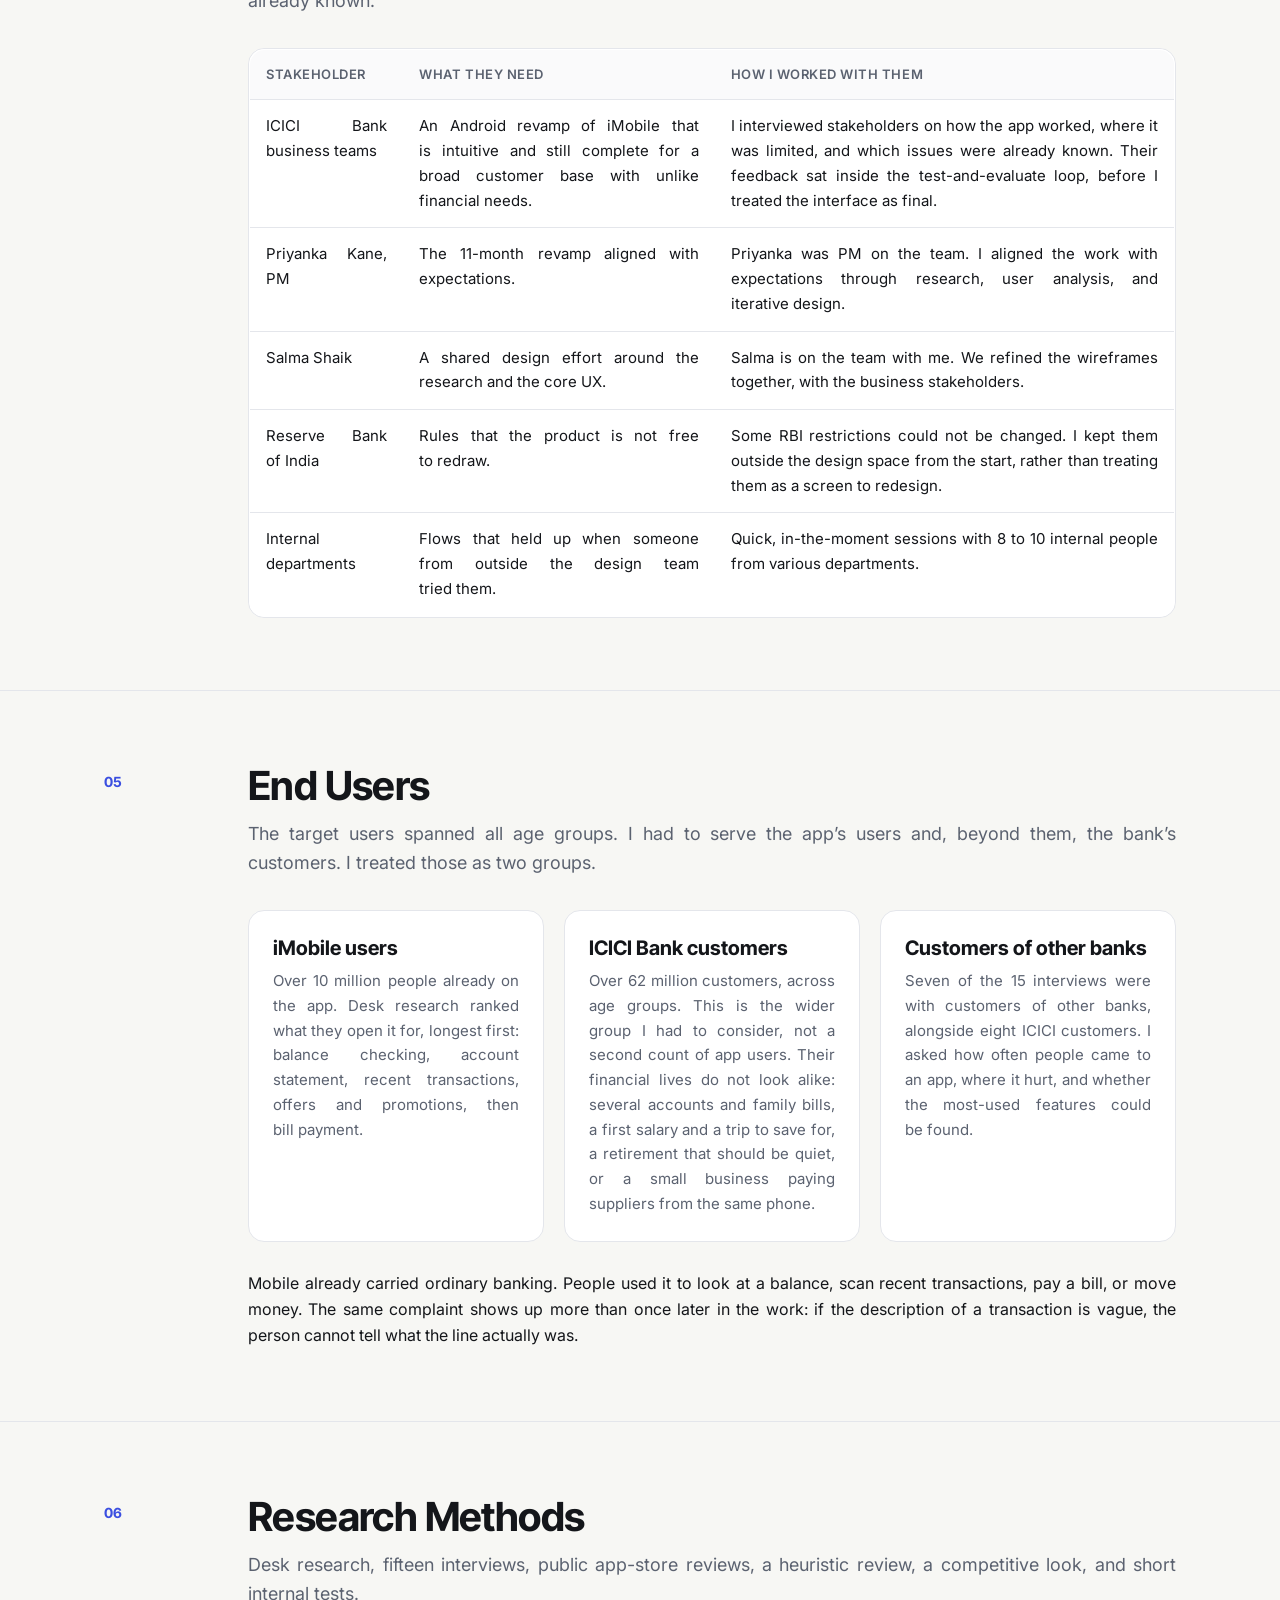
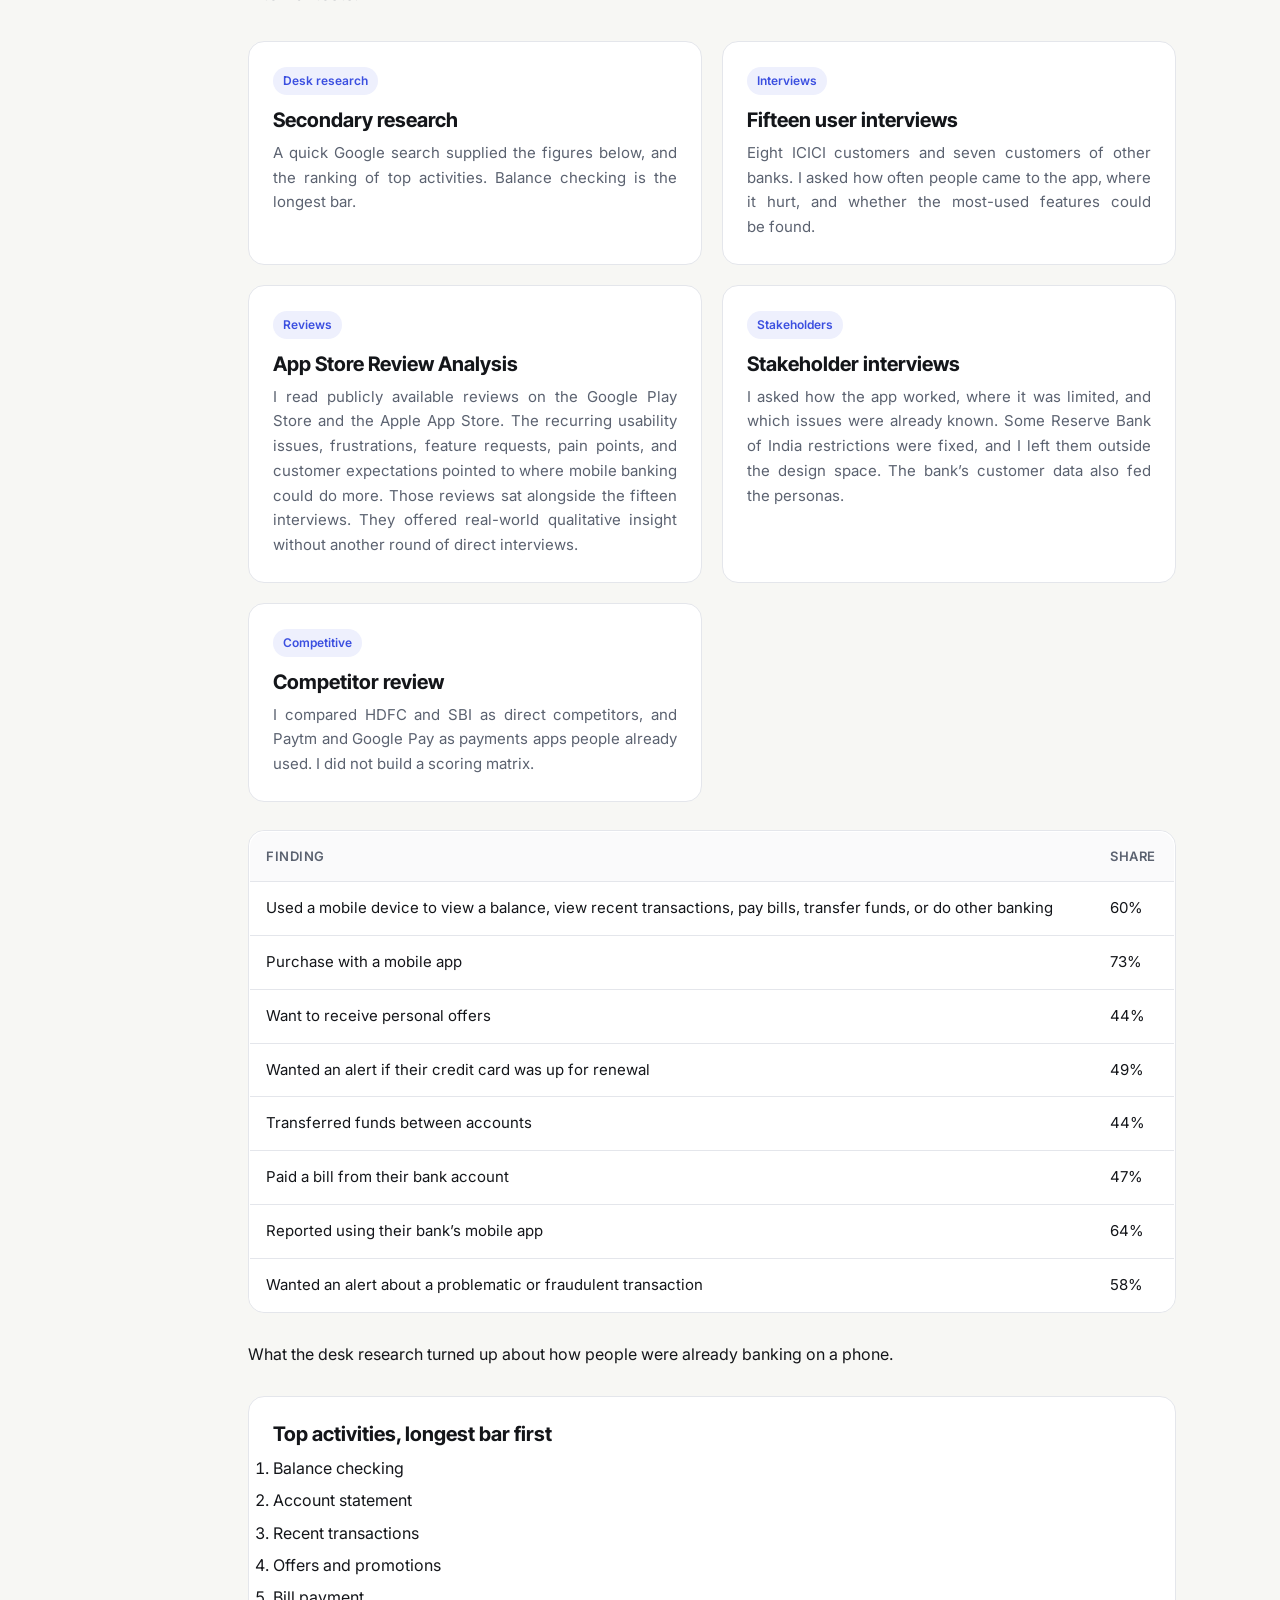
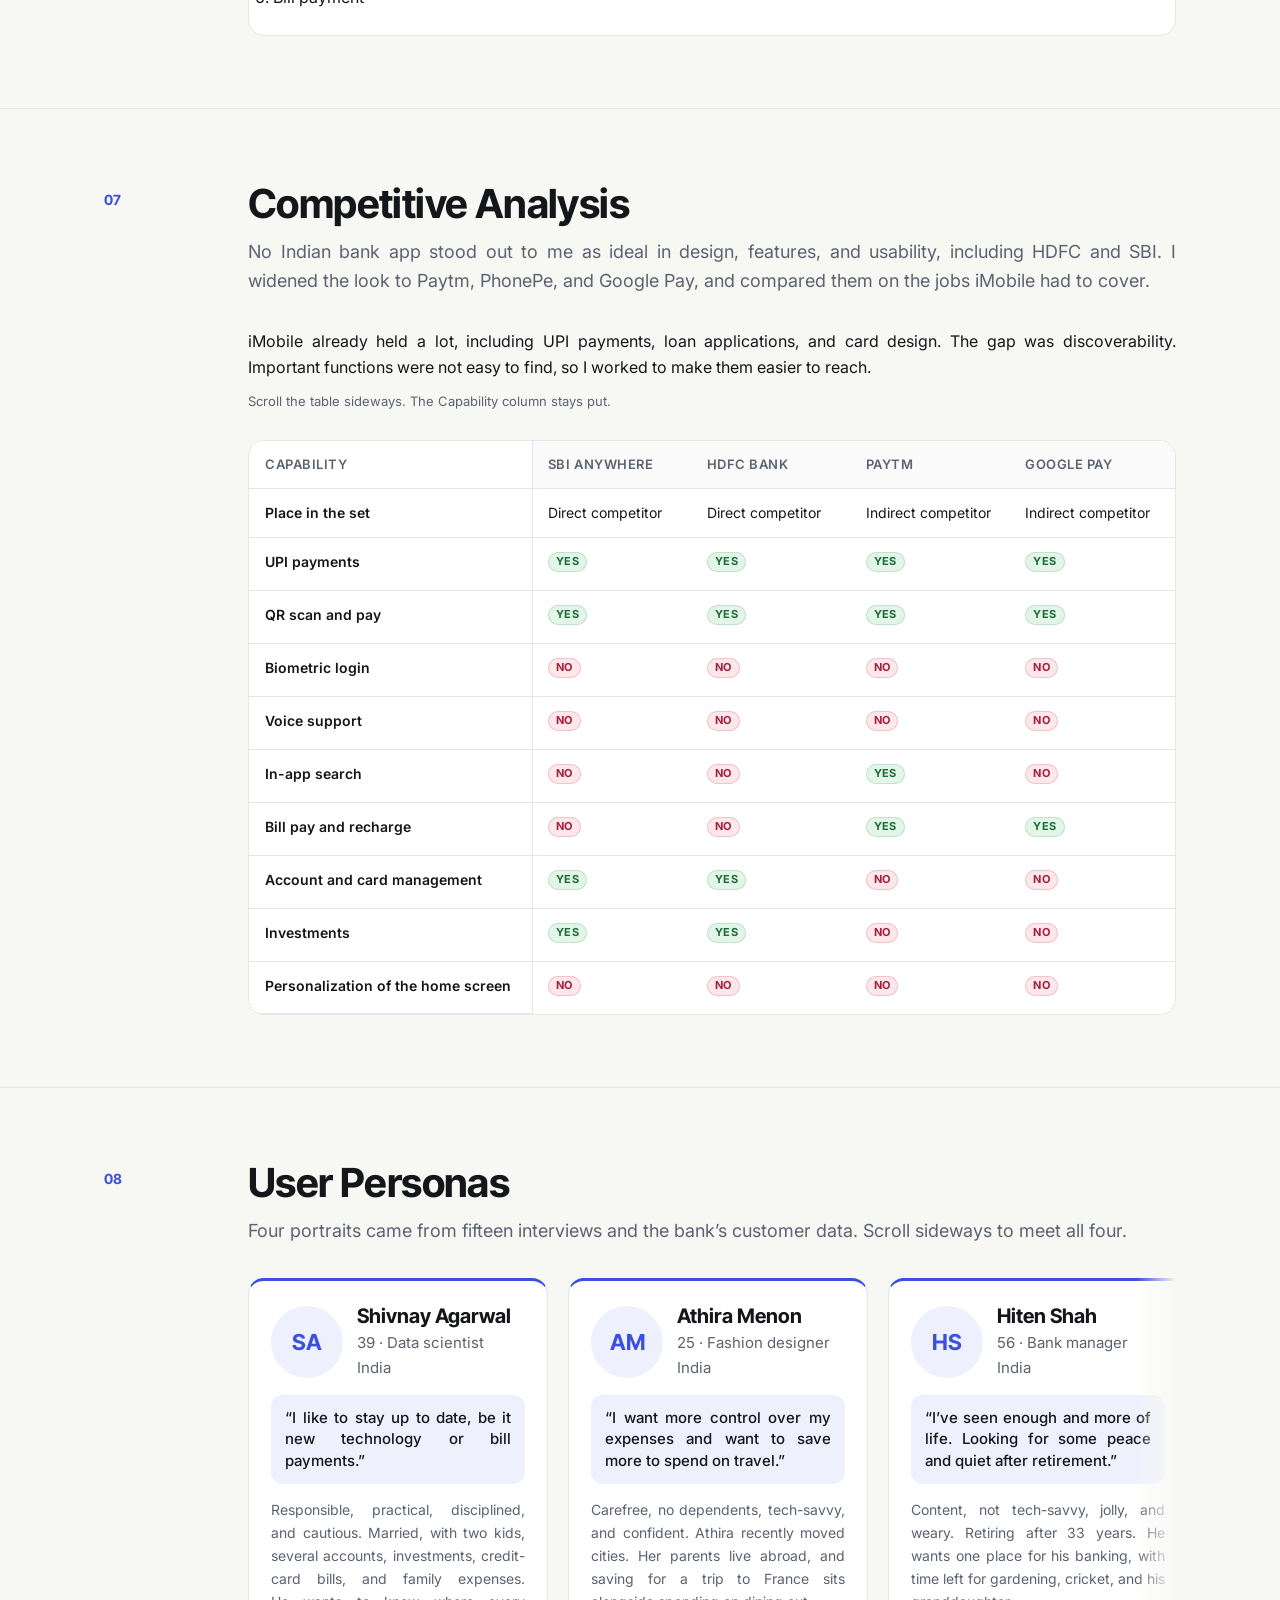
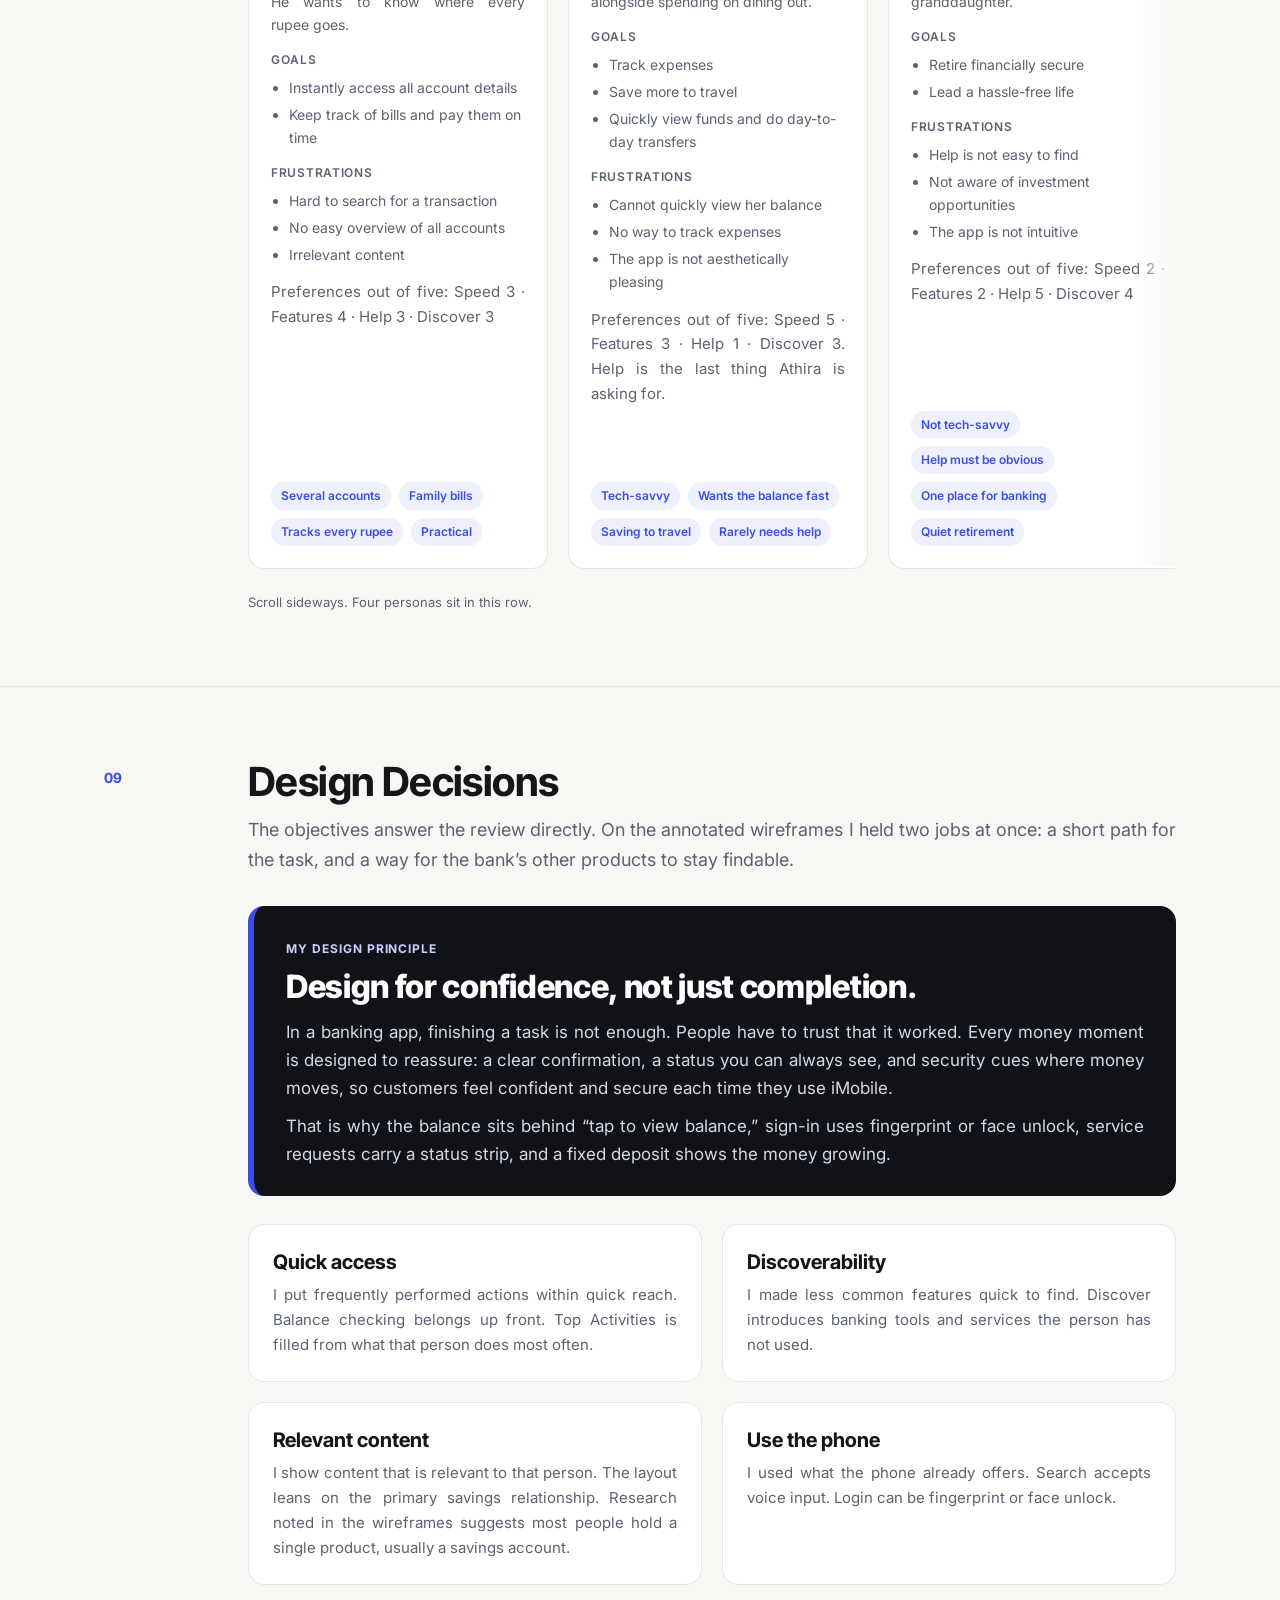
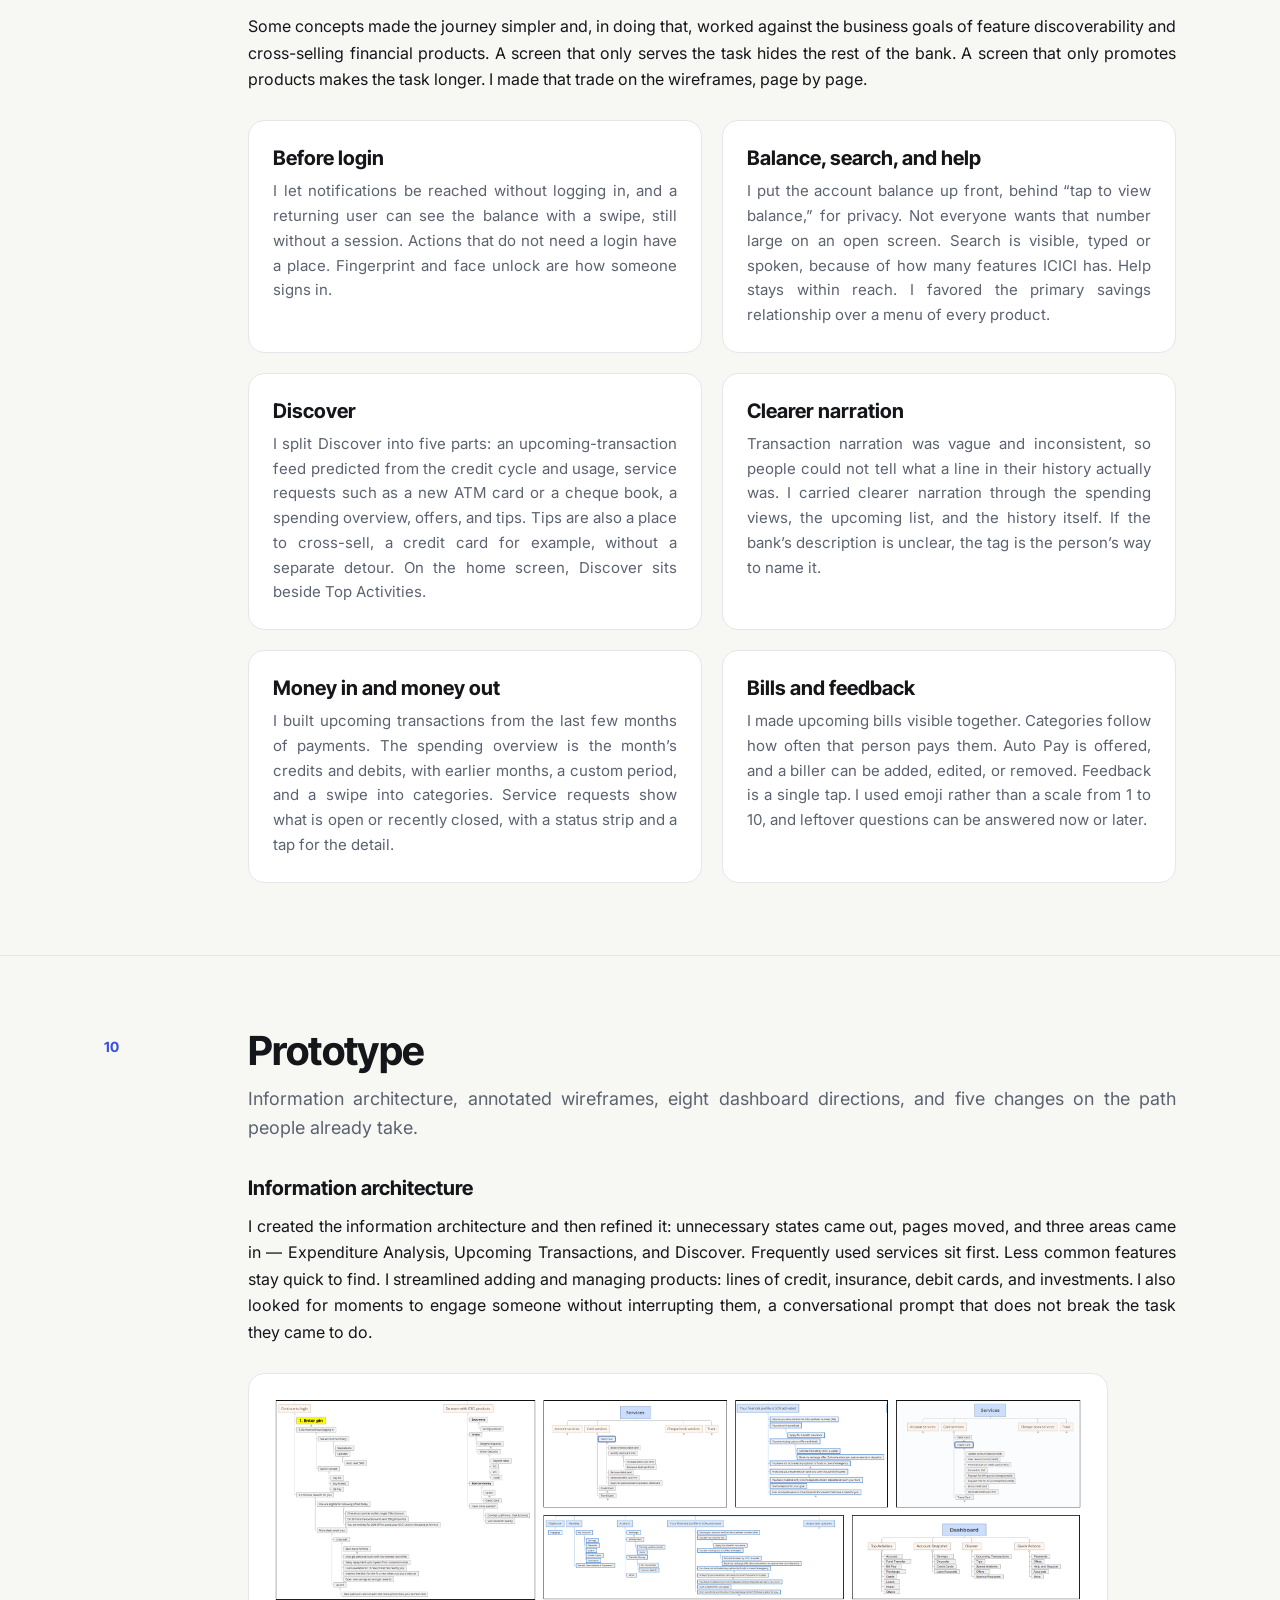
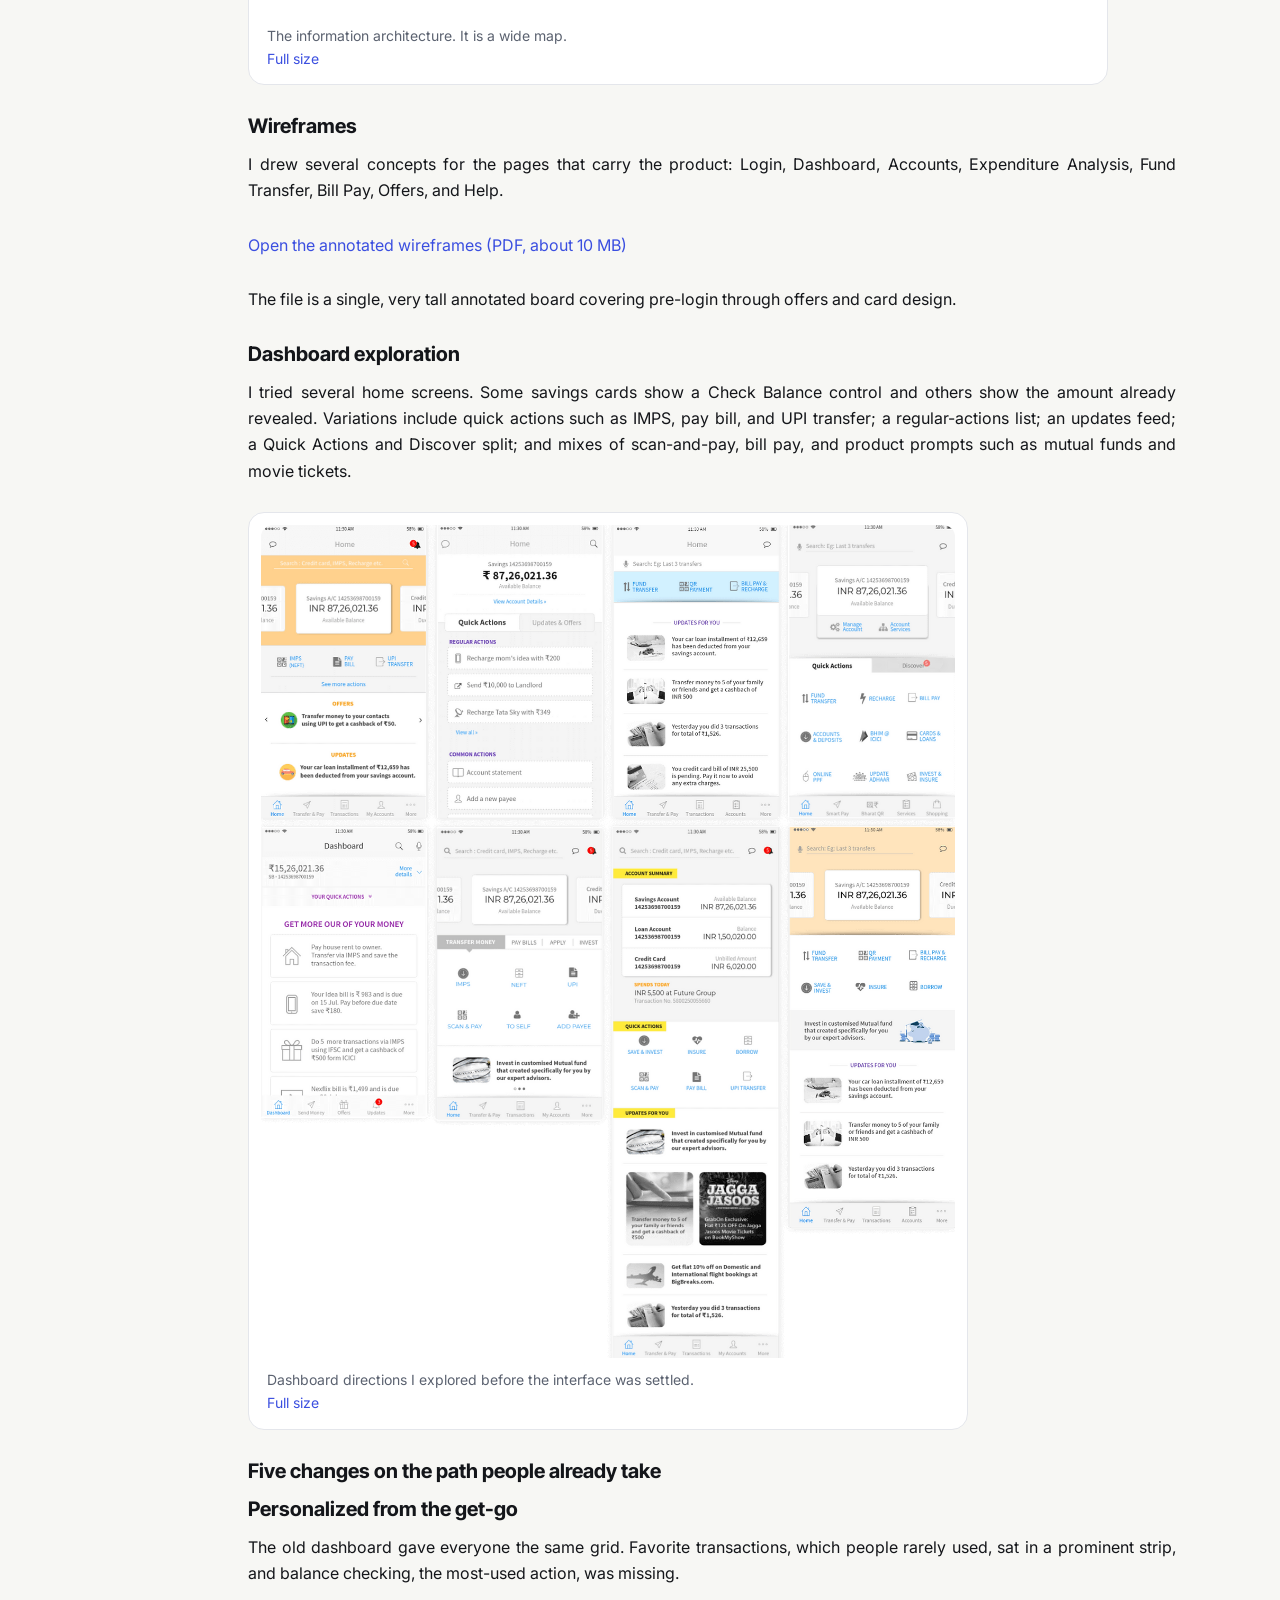
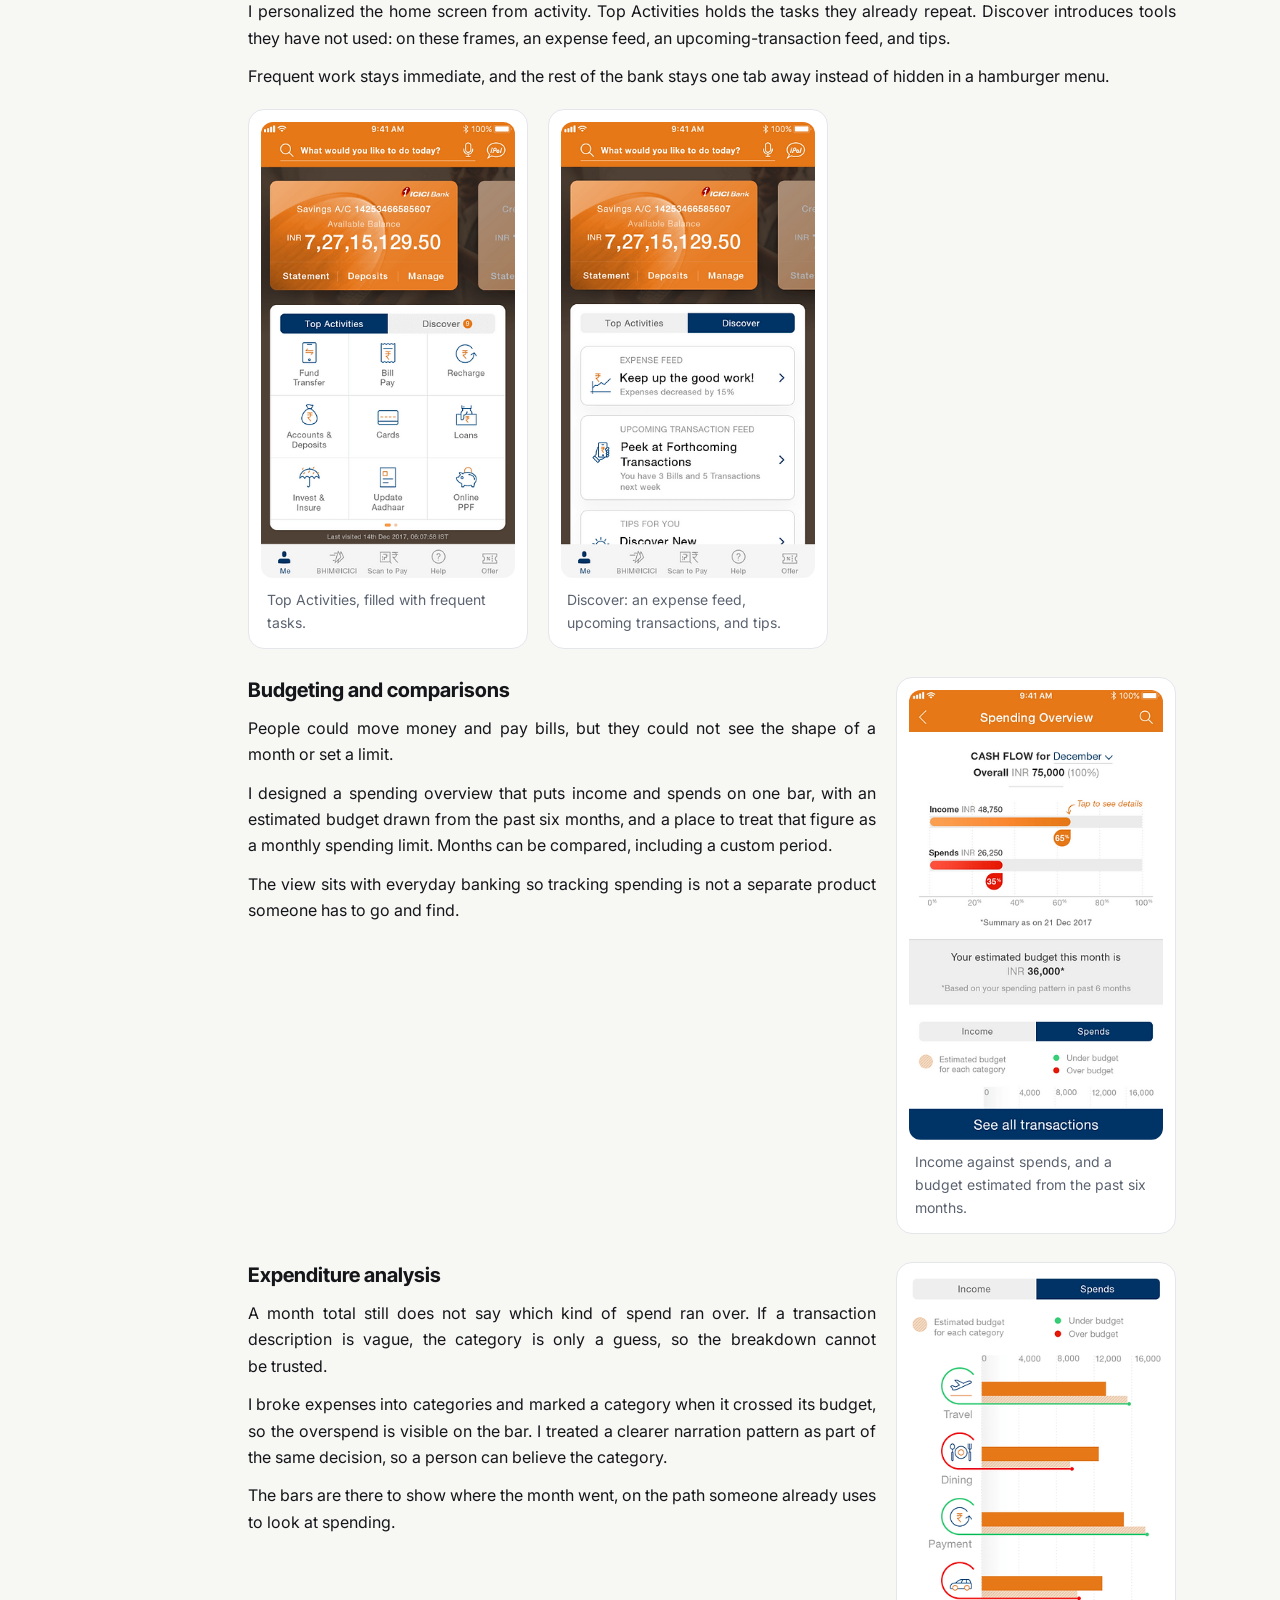
==== commit 52463888: "Update three competitor cells for SBI and HDFC. Mark SBI bill pay as No, and mark SBI and HDFC QR sc" ====
--- a/index.html
+++ b/index.html
@@ -392,8 +392,8 @@
         </tr>
         <tr>
           <th scope="row">QR scan and pay</th>
-          <td><span class="yn no">No</span></td>
-          <td><span class="yn no">No</span></td>
+          <td><span class="yn">Yes</span></td>
+          <td><span class="yn">Yes</span></td>
           <td><span class="yn">Yes</span></td>
           <td><span class="yn">Yes</span></td>
           <td><span class="yn">Yes</span></td>
@@ -424,7 +424,7 @@
         </tr>
         <tr>
           <th scope="row">Bill pay and recharge</th>
-          <td><span class="yn">Yes</span></td>
+          <td><span class="yn no">No</span></td>
           <td><span class="yn no">No</span></td>
           <td><span class="yn">Yes</span></td>
           <td><span class="yn">Yes</span></td>
